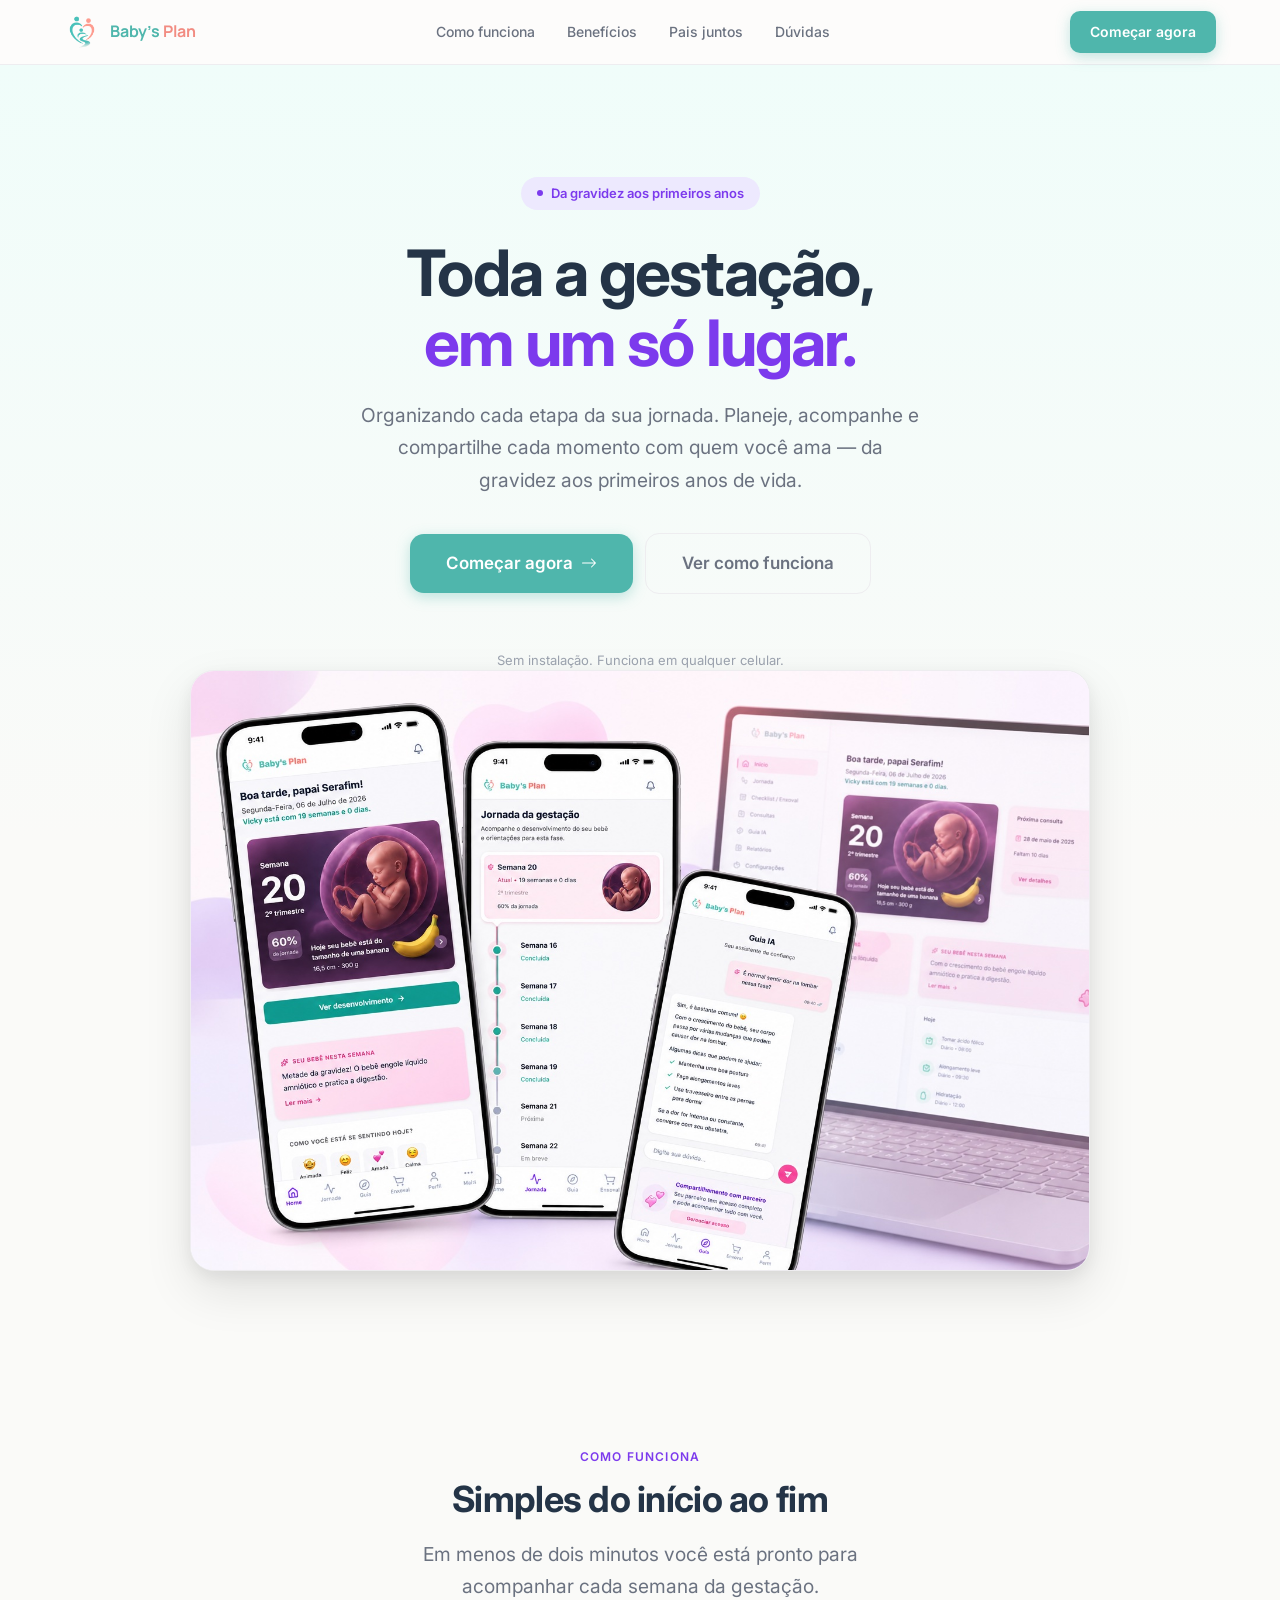
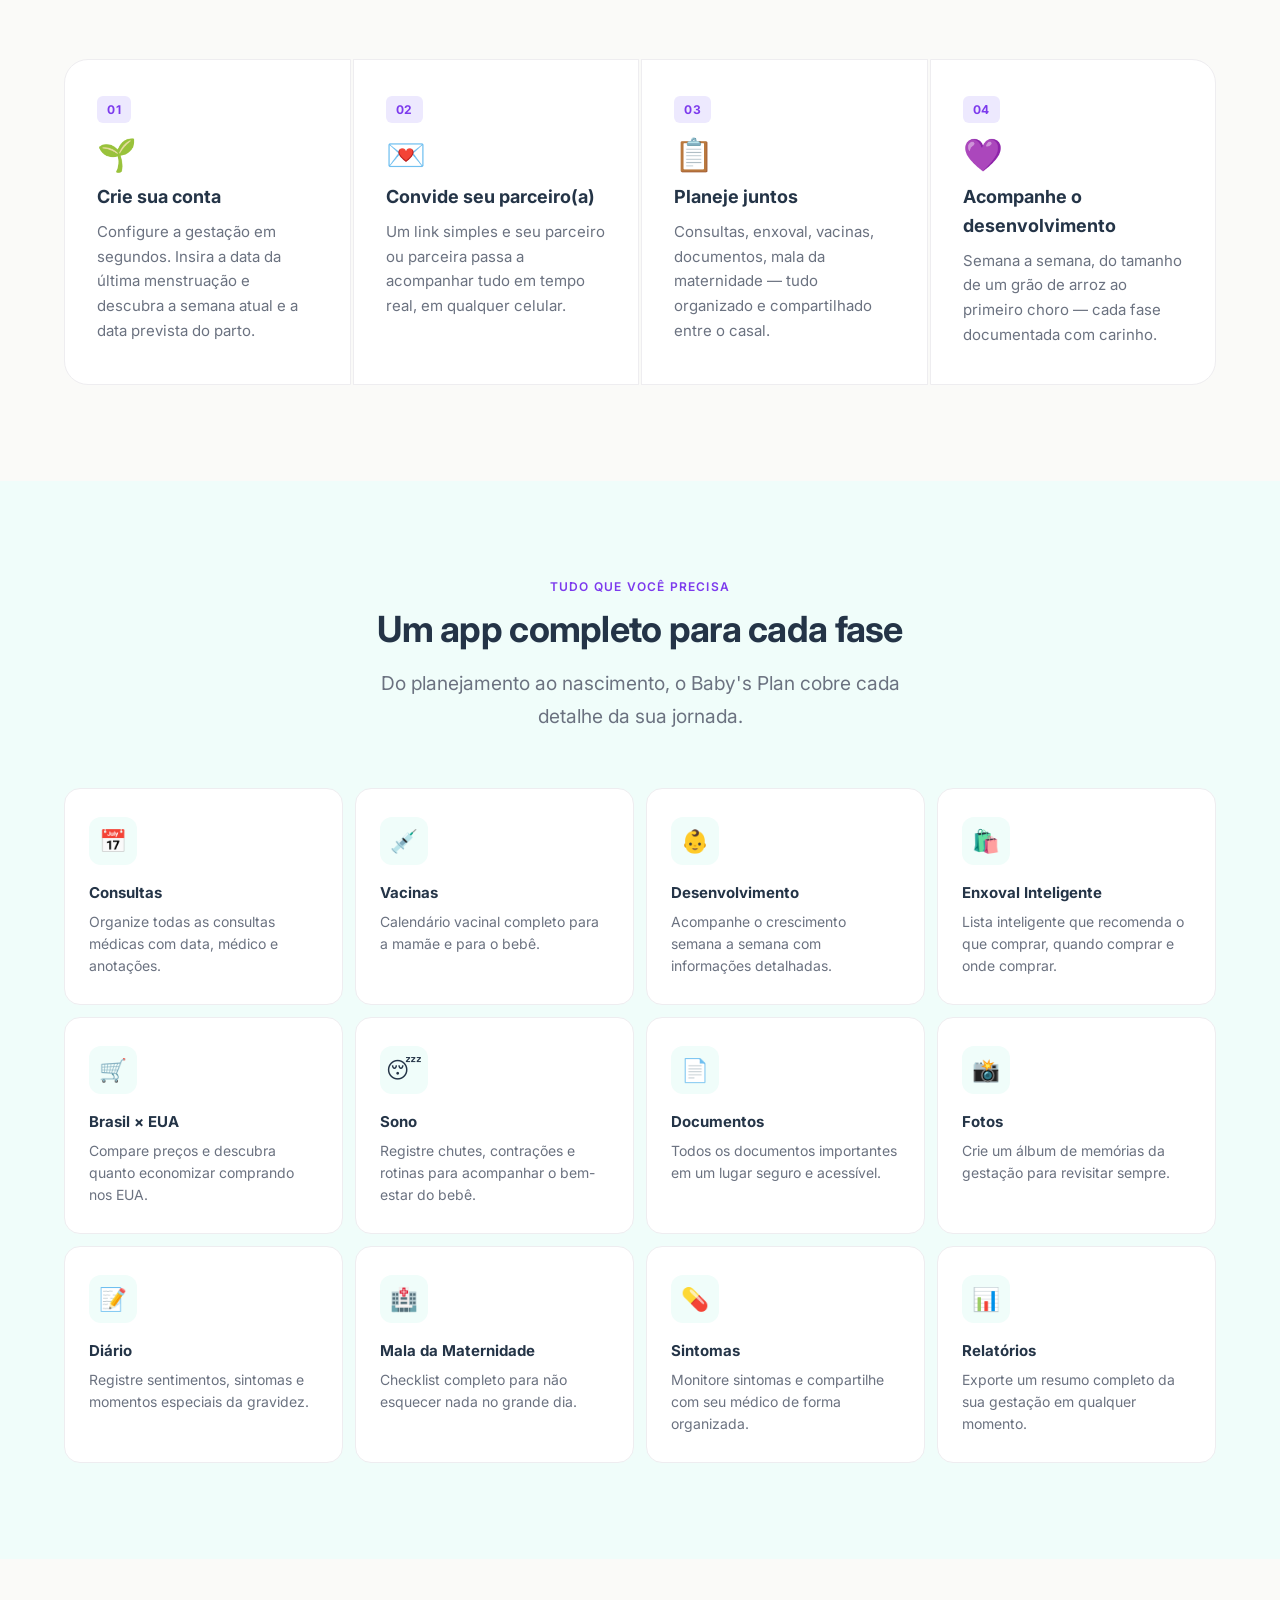
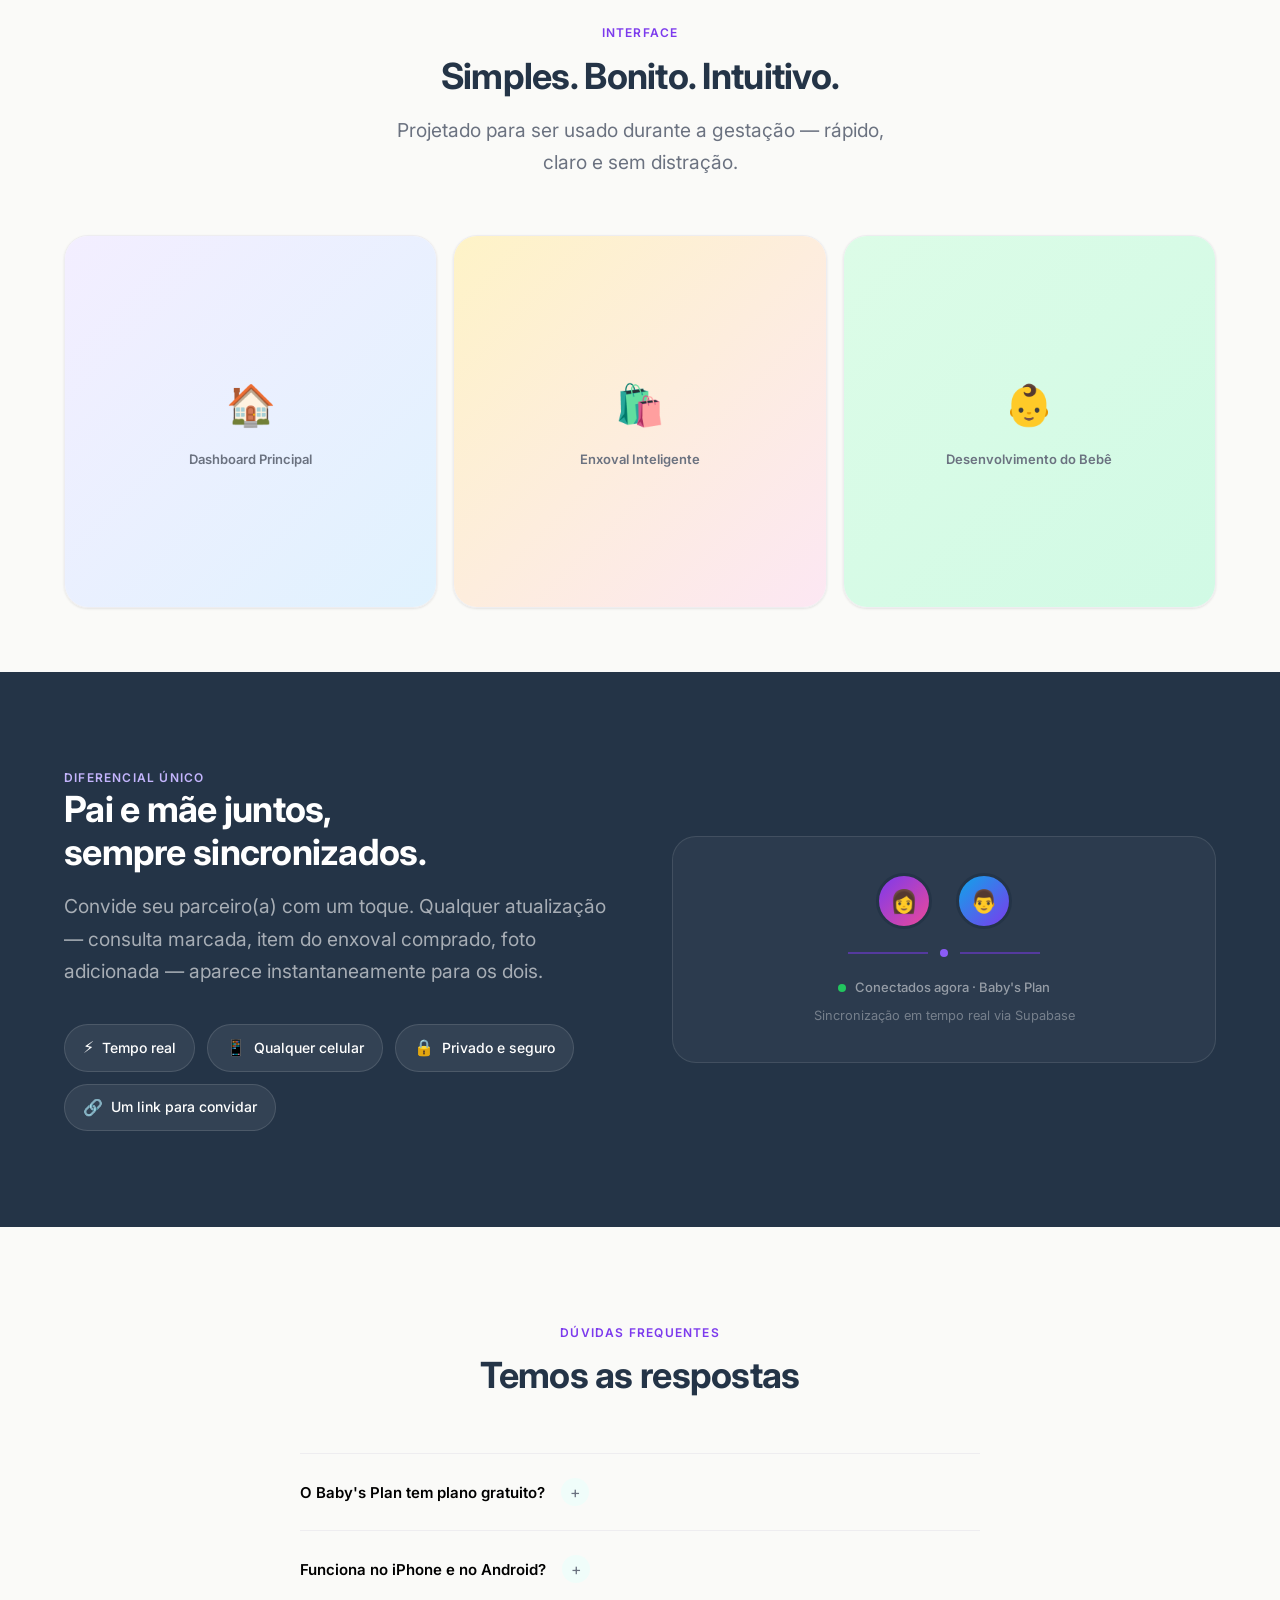
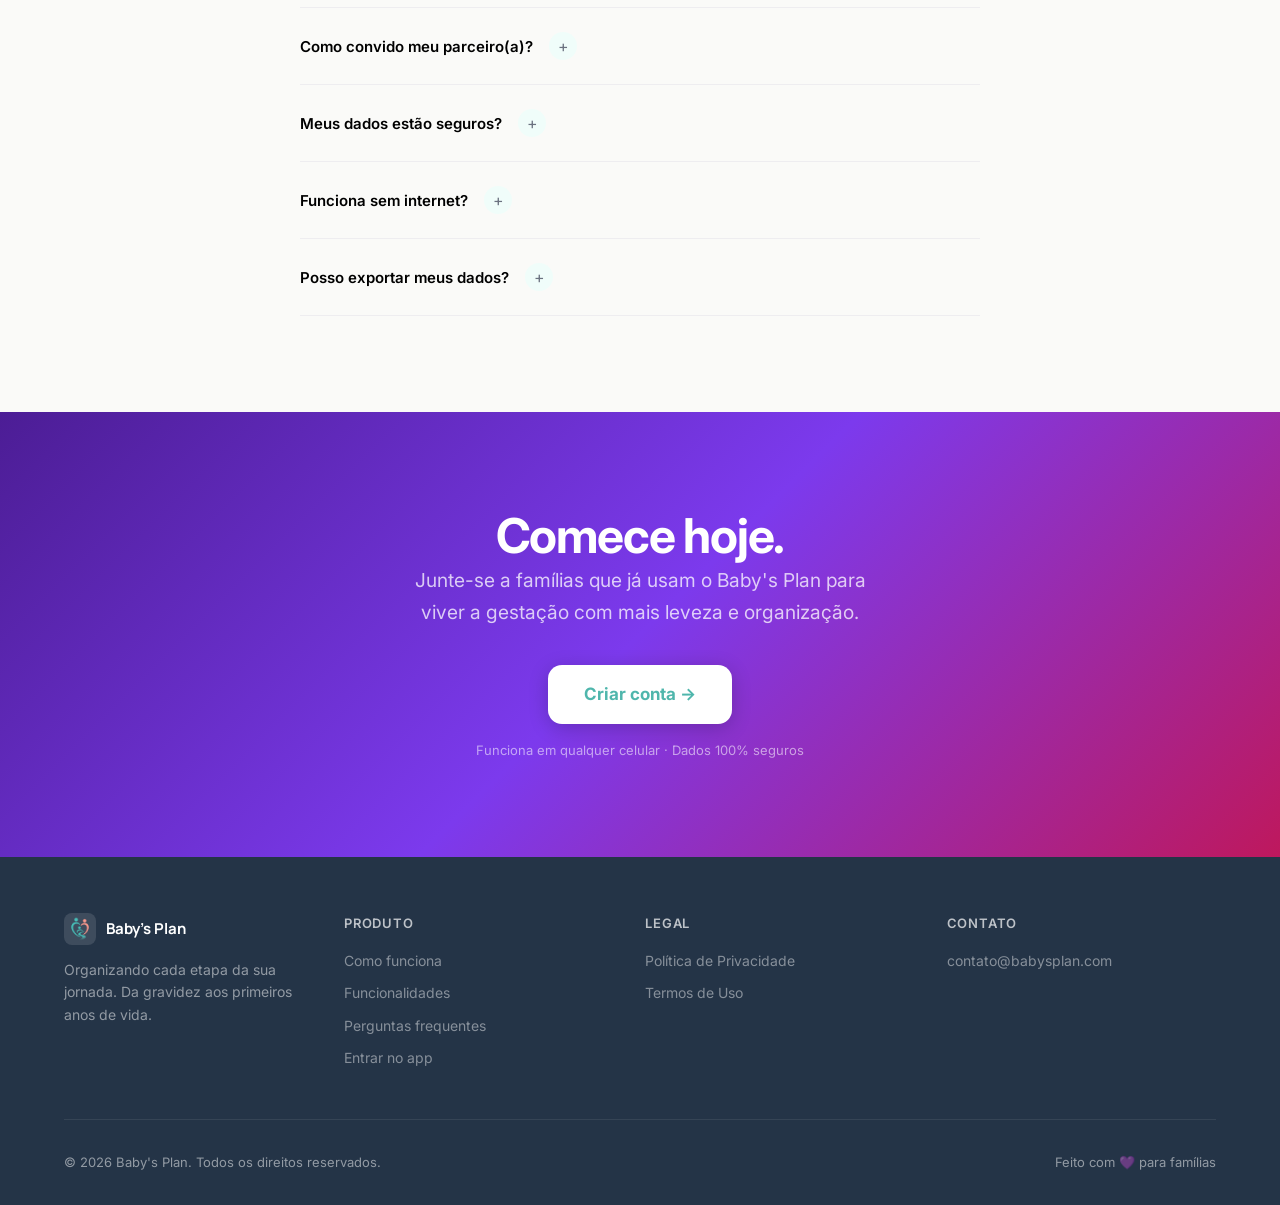
==== index.html @ 047a5290 "fix(hero): move screenshot showcase do lugar errado para o hero-mockup A imagem havia sido inserida " ====
<!DOCTYPE html>
<html lang="pt-BR">
<head>
  <meta charset="UTF-8" />
  <meta name="viewport" content="width=device-width, initial-scale=1.0" />
  <title>Baby's Plan — Organizando cada etapa da sua jornada</title>
  <meta name="description" content="Planeje, acompanhe e compartilhe cada momento da sua gestação. Consultas, enxoval, vacinas, desenvolvimento e muito mais — tudo em um único lugar." />
  <meta name="robots" content="index, follow" />
  <link rel="canonical" href="https://babysplan.com/" />

  <!-- Open Graph -->
  <meta property="og:type" content="website" />
  <meta property="og:url" content="https://babysplan.com/" />
  <meta property="og:title" content="Baby's Plan — Organizando cada etapa da sua jornada" />
  <meta property="og:description" content="Planeje, acompanhe e compartilhe cada momento da sua gestação. Tudo em um único lugar." />
  <meta property="og:image" content="https://babysplan.com/og-image.png" />
  <meta property="og:locale" content="pt_BR" />
  <meta property="og:site_name" content="Baby's Plan" />

  <!-- Twitter Card -->
  <meta name="twitter:card" content="summary_large_image" />
  <meta name="twitter:title" content="Baby's Plan — Organizando cada etapa da sua jornada" />
  <meta name="twitter:description" content="Planeje, acompanhe e compartilhe cada momento da sua gestação." />
  <meta name="twitter:image" content="https://babysplan.com/og-image.png" />

  <!-- PWA / Manifest -->
  <link rel="manifest" href="/manifest.json" />
  <meta name="theme-color" content="#0D9488" />
  <link rel="apple-touch-icon" sizes="180x180" href="/icons/apple-touch-icon.png" />

  <!-- Preconnect -->
  <link rel="preconnect" href="https://fonts.googleapis.com" />
  <link rel="preconnect" href="https://fonts.gstatic.com" crossorigin />
  <link rel="stylesheet" href="https://fonts.googleapis.com/css2?family=Inter:wght@400;500;600;700&family=Manrope:wght@600;700;800&display=swap" />

  <!-- Styles -->
  <link rel="stylesheet" href="/css/style.css" />

  <!-- Favicon -->
  <link rel="icon" type="image/svg+xml" href="/favicon.svg" />

  <!-- Schema.org -->
  <script type="application/ld+json">
  {
    "@context": "https://schema.org",
    "@type": "WebApplication",
    "name": "Baby's Plan",
    "url": "https://app.babysplan.com",
    "description": "Aplicativo completo de acompanhamento de gestação para pais modernos.",
    "applicationCategory": "HealthApplication",
    "operatingSystem": "All",
    "offers": { "@type": "Offer", "price": "0", "priceCurrency": "BRL" }
  }
  </script>
</head>
<body>

<!-- ── Mobile Menu ─────────────────────────────────────────── -->
<div class="mobile-menu" id="mobileMenu" role="dialog" aria-label="Menu de navegação">
  <div class="mobile-menu-header">
    <div class="navbar-logo">
      <div class="navbar-logo-icon">
        <img src="/icons/logo-icon.png" width="36" height="36" alt="" aria-hidden="true" />
      </div>
      <span class="navbar-logo-name">Baby's <span>Plan</span></span>
    </div>
    <button class="mobile-menu-close" onclick="closeMobileMenu()" aria-label="Fechar menu">✕</button>
  </div>
  <nav class="mobile-menu-links">
    <a href="#como-funciona" onclick="closeMobileMenu()">Como funciona</a>
    <a href="#beneficios" onclick="closeMobileMenu()">Benefícios</a>
    <a href="#sincronizado" onclick="closeMobileMenu()">Pais juntos</a>
    <a href="#faq" onclick="closeMobileMenu()">Dúvidas</a>
  </nav>
  <div style="margin-top:32px">
    <a href="https://app.babysplan.com" class="btn btn-primary btn-lg" style="width:100%;justify-content:center">
      Começar agora →
    </a>
  </div>
</div>

<!-- ── Navbar ──────────────────────────────────────────────── -->
<header>
  <nav class="navbar" role="navigation" aria-label="Navegação principal">
    <div class="container navbar-inner">
      <a href="/" class="navbar-logo" aria-label="Baby's Plan — página inicial">
        <div class="navbar-logo-icon">
          <img src="/icons/logo-icon.png" width="36" height="36" alt="" aria-hidden="true" />
        </div>
        <span class="navbar-logo-name">Baby's <span>Plan</span></span>
      </a>

      <ul class="navbar-links" role="list">
        <li><a href="#como-funciona">Como funciona</a></li>
        <li><a href="#beneficios">Benefícios</a></li>
        <li><a href="#sincronizado">Pais juntos</a></li>
        <li><a href="#faq">Dúvidas</a></li>
      </ul>

      <div class="navbar-cta">
        <a href="https://app.babysplan.com" class="btn btn-primary btn-sm">Começar agora</a>
        <button class="navbar-menu-btn" onclick="openMobileMenu()" aria-label="Abrir menu" aria-expanded="false" id="menuToggle">
          <svg width="22" height="16" viewBox="0 0 22 16" fill="none" aria-hidden="true">
            <path d="M1 1h20M1 8h20M1 15h20" stroke="currentColor" stroke-width="2" stroke-linecap="round"/>
          </svg>
        </button>
      </div>
    </div>
  </nav>
</header>

<!-- ── Hero ────────────────────────────────────────────────── -->
<section class="hero" aria-labelledby="hero-headline">
  <div class="container">
    <div class="hero-content">
      <div class="hero-badge" role="note">
        <span class="hero-badge-dot" aria-hidden="true"></span>
        Da gravidez aos primeiros anos
      </div>

      <h1 class="display-1 hero-headline" id="hero-headline">
        Toda a gestação,<br><em>em um só lugar.</em>
      </h1>

      <p class="subtitle hero-sub">
        Organizando cada etapa da sua jornada. Planeje, acompanhe e compartilhe cada momento com quem você ama — da gravidez aos primeiros anos de vida.
      </p>

      <div class="hero-actions">
        <a href="https://app.babysplan.com" class="btn btn-primary btn-lg">
          Começar agora
          <svg width="16" height="16" viewBox="0 0 16 16" fill="currentColor" aria-hidden="true">
            <path fill-rule="evenodd" d="M1 8a.5.5 0 0 1 .5-.5h11.793l-3.147-3.146a.5.5 0 0 1 .708-.708l4 4a.5.5 0 0 1 0 .708l-4 4a.5.5 0 0 1-.708-.708L13.293 8.5H1.5A.5.5 0 0 1 1 8z"/>
          </svg>
        </a>
        <a href="#como-funciona" class="btn btn-ghost btn-lg">Ver como funciona</a>
      </div>

      <p class="hero-note">Sem instalação. Funciona em qualquer celular.</p>
    </div>

    <div class="hero-mockup" aria-label="Visualização do aplicativo Baby's Plan">
      <div class="hero-mockup-frame">
        <img
          class="mockup-img"
          src="images/screenshots-showcase.jpg"
          alt="Telas do Baby's Plan: dashboard inicial, jornada da gestação, guia com IA e visão web sincronizada"
          loading="eager"
          width="1536"
          height="1024"
        />
      </div>
    </div>
  </div>
</section>

<!-- ── Como funciona ───────────────────────────────────────── -->
<section class="section" id="como-funciona" aria-labelledby="steps-title">
  <div class="container">
    <div class="section-header centered">
      <p class="eyebrow">Como funciona</p>
      <h2 class="h2" id="steps-title">Simples do início ao fim</h2>
      <p class="subtitle">Em menos de dois minutos você está pronto para acompanhar cada semana da gestação.</p>
    </div>

    <div class="steps-grid" role="list">
      <div class="step-card" role="listitem">
        <span class="step-number">01</span>
        <div class="step-icon" aria-hidden="true">🌱</div>
        <h3 class="step-title">Crie sua conta</h3>
        <p class="step-desc">Configure a gestação em segundos. Insira a data da última menstruação e descubra a semana atual e a data prevista do parto.</p>
      </div>
      <div class="step-card" role="listitem">
        <span class="step-number">02</span>
        <div class="step-icon" aria-hidden="true">💌</div>
        <h3 class="step-title">Convide seu parceiro(a)</h3>
        <p class="step-desc">Um link simples e seu parceiro ou parceira passa a acompanhar tudo em tempo real, em qualquer celular.</p>
      </div>
      <div class="step-card" role="listitem">
        <span class="step-number">03</span>
        <div class="step-icon" aria-hidden="true">📋</div>
        <h3 class="step-title">Planeje juntos</h3>
        <p class="step-desc">Consultas, enxoval, vacinas, documentos, mala da maternidade — tudo organizado e compartilhado entre o casal.</p>
      </div>
      <div class="step-card" role="listitem">
        <span class="step-number">04</span>
        <div class="step-icon" aria-hidden="true">💜</div>
        <h3 class="step-title">Acompanhe o desenvolvimento</h3>
        <p class="step-desc">Semana a semana, do tamanho de um grão de arroz ao primeiro choro — cada fase documentada com carinho.</p>
      </div>
    </div>
  </div>
</section>

<!-- ── Benefícios ──────────────────────────────────────────── -->
<section class="section features-section" id="beneficios" aria-labelledby="features-title">
  <div class="container">
    <div class="section-header centered">
      <p class="eyebrow">Tudo que você precisa</p>
      <h2 class="h2" id="features-title">Um app completo para cada fase</h2>
      <p class="subtitle">Do planejamento ao nascimento, o Baby's Plan cobre cada detalhe da sua jornada.</p>
    </div>

    <div class="features-grid">
      <article class="feature-card">
        <div class="feature-icon" aria-hidden="true">📅</div>
        <h3 class="feature-name">Consultas</h3>
        <p class="feature-desc">Organize todas as consultas médicas com data, médico e anotações.</p>
      </article>
      <article class="feature-card">
        <div class="feature-icon" aria-hidden="true">💉</div>
        <h3 class="feature-name">Vacinas</h3>
        <p class="feature-desc">Calendário vacinal completo para a mamãe e para o bebê.</p>
      </article>
      <article class="feature-card">
        <div class="feature-icon" aria-hidden="true">👶</div>
        <h3 class="feature-name">Desenvolvimento</h3>
        <p class="feature-desc">Acompanhe o crescimento semana a semana com informações detalhadas.</p>
      </article>
      <article class="feature-card">
        <div class="feature-icon" aria-hidden="true">🛍️</div>
        <h3 class="feature-name">Enxoval Inteligente</h3>
        <p class="feature-desc">Lista inteligente que recomenda o que comprar, quando comprar e onde comprar.</p>
      </article>
      <article class="feature-card">
        <div class="feature-icon" aria-hidden="true">🛒</div>
        <h3 class="feature-name">Brasil × EUA</h3>
        <p class="feature-desc">Compare preços e descubra quanto economizar comprando nos EUA.</p>
      </article>
      <article class="feature-card">
        <div class="feature-icon" aria-hidden="true">😴</div>
        <h3 class="feature-name">Sono</h3>
        <p class="feature-desc">Registre chutes, contrações e rotinas para acompanhar o bem-estar do bebê.</p>
      </article>
      <article class="feature-card">
        <div class="feature-icon" aria-hidden="true">📄</div>
        <h3 class="feature-name">Documentos</h3>
        <p class="feature-desc">Todos os documentos importantes em um lugar seguro e acessível.</p>
      </article>
      <article class="feature-card">
        <div class="feature-icon" aria-hidden="true">📸</div>
        <h3 class="feature-name">Fotos</h3>
        <p class="feature-desc">Crie um álbum de memórias da gestação para revisitar sempre.</p>
      </article>
      <article class="feature-card">
        <div class="feature-icon" aria-hidden="true">📝</div>
        <h3 class="feature-name">Diário</h3>
        <p class="feature-desc">Registre sentimentos, sintomas e momentos especiais da gravidez.</p>
      </article>
      <article class="feature-card">
        <div class="feature-icon" aria-hidden="true">🏥</div>
        <h3 class="feature-name">Mala da Maternidade</h3>
        <p class="feature-desc">Checklist completo para não esquecer nada no grande dia.</p>
      </article>
      <article class="feature-card">
        <div class="feature-icon" aria-hidden="true">💊</div>
        <h3 class="feature-name">Sintomas</h3>
        <p class="feature-desc">Monitore sintomas e compartilhe com seu médico de forma organizada.</p>
      </article>
      <article class="feature-card">
        <div class="feature-icon" aria-hidden="true">📊</div>
        <h3 class="feature-name">Relatórios</h3>
        <p class="feature-desc">Exporte um resumo completo da sua gestação em qualquer momento.</p>
      </article>
    </div>
  </div>
</section>

<!-- ── Screenshots ─────────────────────────────────────────── -->
<section class="section section-sm" aria-labelledby="screenshots-title">
  <div class="container">
    <div class="section-header centered">
      <p class="eyebrow">Interface</p>
      <h2 class="h2" id="screenshots-title">Simples. Bonito. Intuitivo.</h2>
      <p class="subtitle">Projetado para ser usado durante a gestação — rápido, claro e sem distração.</p>
    </div>

    <div class="screenshots-grid" role="list">
      <div class="screenshot-card" role="listitem">
        <div class="screenshot-placeholder" style="background:linear-gradient(135deg,#F3EEFF,#E0F2FE)">
          <span style="font-size:2.5rem" aria-hidden="true">🏠</span>
          <p class="screenshot-label">Dashboard Principal</p>
        </div>
      </div>
      <div class="screenshot-card" role="listitem">
        <div class="screenshot-placeholder" style="background:linear-gradient(135deg,#FEF3C7,#FCE7F3)">
          <span style="font-size:2.5rem" aria-hidden="true">🛍️</span>
          <p class="screenshot-label">Enxoval Inteligente</p>
        </div>
      </div>
      <div class="screenshot-card" role="listitem">
        <div class="screenshot-placeholder" style="background:linear-gradient(135deg,#DCFCE7,#D1FAE5)">
          <span style="font-size:2.5rem" aria-hidden="true">👶</span>
          <p class="screenshot-label">Desenvolvimento do Bebê</p>
        </div>
      </div>
    </div>
  </div>
</section>

<!-- ── Pais sincronizados ───────────────────────────────────── -->
<section class="section sync-section" id="sincronizado" aria-labelledby="sync-title">
  <div class="container">
    <div class="sync-inner">
      <div>
        <p class="eyebrow">Diferencial único</p>
        <h2 class="h2" style="color:white;margin-bottom:16px" id="sync-title">
          Pai e mãe juntos,<br>sempre sincronizados.
        </h2>
        <p class="subtitle">
          Convide seu parceiro(a) com um toque. Qualquer atualização — consulta marcada, item do enxoval comprado, foto adicionada — aparece instantaneamente para os dois.
        </p>
        <div class="sync-badges" role="list">
          <div class="sync-badge" role="listitem">
            <span class="sync-badge-icon" aria-hidden="true">⚡</span>
            Tempo real
          </div>
          <div class="sync-badge" role="listitem">
            <span class="sync-badge-icon" aria-hidden="true">📱</span>
            Qualquer celular
          </div>
          <div class="sync-badge" role="listitem">
            <span class="sync-badge-icon" aria-hidden="true">🔒</span>
            Privado e seguro
          </div>
          <div class="sync-badge" role="listitem">
            <span class="sync-badge-icon" aria-hidden="true">🔗</span>
            Um link para convidar
          </div>
        </div>
      </div>

      <div class="sync-visual" role="img" aria-label="Dois pais conectados pelo Baby's Plan">
        <div class="sync-avatars">
          <div class="sync-avatar" style="background:linear-gradient(135deg,#7C3AED,#EC4899)" aria-label="Mamãe">👩</div>
          <div style="width:24px"></div>
          <div class="sync-avatar" style="background:linear-gradient(135deg,#0EA5E9,#7C3AED)" aria-label="Papai">👨</div>
        </div>
        <div class="sync-connect-line" aria-hidden="true">
          <div class="sync-line"></div>
          <div class="sync-dot"></div>
          <div class="sync-line"></div>
        </div>
        <p class="sync-status">
          <span class="sync-pulse" aria-hidden="true"></span>
          Conectados agora · Baby's Plan
        </p>
        <p style="font-size:.8rem;color:rgba(255,255,255,.35);margin-top:8px">
          Sincronização em tempo real via Supabase
        </p>
      </div>
    </div>
  </div>
</section>

<!-- ── FAQ ─────────────────────────────────────────────────── -->
<section class="section" id="faq" aria-labelledby="faq-title">
  <div class="container">
    <div class="section-header centered">
      <p class="eyebrow">Dúvidas frequentes</p>
      <h2 class="h2" id="faq-title">Temos as respostas</h2>
    </div>

    <ul class="faq-list" role="list">
      <li class="faq-item" role="listitem">
        <button class="faq-question" onclick="toggleFaq(this)" aria-expanded="false">
          <span class="faq-q">O Baby's Plan tem plano gratuito?</span>
          <span class="faq-toggle" aria-hidden="true">+</span>
        </button>
        <div class="faq-answer" role="region">
          <p>Sim. O Baby's Plan oferece um plano gratuito com as funcionalidades essenciais para acompanhar a gestação. Recursos avançados estarão disponíveis em um plano premium — sem surpresas.</p>
        </div>
      </li>
      <li class="faq-item" role="listitem">
        <button class="faq-question" onclick="toggleFaq(this)" aria-expanded="false">
          <span class="faq-q">Funciona no iPhone e no Android?</span>
          <span class="faq-toggle" aria-hidden="true">+</span>
        </button>
        <div class="faq-answer" role="region">
          <p>Sim. O Baby's Plan é um Progressive Web App (PWA). Funciona em qualquer celular com navegador moderno — iPhone, Android, tablets e desktop. Você pode instalar na tela inicial como se fosse um app nativo.</p>
        </div>
      </li>
      <li class="faq-item" role="listitem">
        <button class="faq-question" onclick="toggleFaq(this)" aria-expanded="false">
          <span class="faq-q">Como convido meu parceiro(a)?</span>
          <span class="faq-toggle" aria-hidden="true">+</span>
        </button>
        <div class="faq-answer" role="region">
          <p>Dentro do app, vá em Configurações → Convidar parceiro(a). Um link único é gerado e você pode enviar por WhatsApp, email ou qualquer mensageiro. Ao aceitar, seu parceiro passa a ver e editar tudo em tempo real.</p>
        </div>
      </li>
      <li class="faq-item" role="listitem">
        <button class="faq-question" onclick="toggleFaq(this)" aria-expanded="false">
          <span class="faq-q">Meus dados estão seguros?</span>
          <span class="faq-toggle" aria-hidden="true">+</span>
        </button>
        <div class="faq-answer" role="region">
          <p>Sim. Os dados são armazenados de forma criptografada no Supabase, com autenticação segura e políticas de acesso por família. Nenhum dado é compartilhado com terceiros ou utilizado para publicidade.</p>
        </div>
      </li>
      <li class="faq-item" role="listitem">
        <button class="faq-question" onclick="toggleFaq(this)" aria-expanded="false">
          <span class="faq-q">Funciona sem internet?</span>
          <span class="faq-toggle" aria-hidden="true">+</span>
        </button>
        <div class="faq-answer" role="region">
          <p>O app funciona parcialmente offline graças ao service worker PWA. Consultas e listas já carregadas ficam disponíveis. Novas informações são sincronizadas assim que a conexão é restabelecida.</p>
        </div>
      </li>
      <li class="faq-item" role="listitem">
        <button class="faq-question" onclick="toggleFaq(this)" aria-expanded="false">
          <span class="faq-q">Posso exportar meus dados?</span>
          <span class="faq-toggle" aria-hidden="true">+</span>
        </button>
        <div class="faq-answer" role="region">
          <p>Sim. Na seção Relatórios, você pode exportar um resumo completo da sua gestação em formato CSV — incluindo consultas, sintomas, enxoval e linha do tempo.</p>
        </div>
      </li>
    </ul>
  </div>
</section>

<!-- ── CTA final ───────────────────────────────────────────── -->
<section class="cta-section" aria-labelledby="cta-title">
  <div class="container">
    <h2 class="display-2" id="cta-title">Comece hoje.</h2>
    <p class="subtitle">Junte-se a famílias que já usam o Baby's Plan para viver a gestação com mais leveza e organização.</p>
    <a href="https://app.babysplan.com" class="btn btn-white btn-lg">
      Criar conta →
    </a>
    <p class="cta-note">Funciona em qualquer celular · Dados 100% seguros</p>
  </div>
</section>

<!-- ── Footer ──────────────────────────────────────────────── -->
<footer>
  <div class="container">
    <div class="footer-top">
      <div class="footer-brand">
        <div class="footer-logo">
          <div class="footer-logo-icon">
            <img src="/icons/logo-icon.png" width="26" height="26" alt="" aria-hidden="true" />
          </div>
          <span class="footer-logo-name">Baby's Plan</span>
        </div>
        <p class="footer-tagline">Organizando cada etapa da sua jornada. Da gravidez aos primeiros anos de vida.</p>
      </div>
      <div class="footer-cols">
        <div class="footer-col">
          <p class="footer-col-title">Produto</p>
          <a href="#como-funciona">Como funciona</a>
          <a href="#beneficios">Funcionalidades</a>
          <a href="#faq">Perguntas frequentes</a>
          <a href="https://app.babysplan.com">Entrar no app</a>
        </div>
        <div class="footer-col">
          <p class="footer-col-title">Legal</p>
          <a href="/privacy.html">Política de Privacidade</a>
          <a href="/terms.html">Termos de Uso</a>
        </div>
        <div class="footer-col">
          <p class="footer-col-title">Contato</p>
          <a href="mailto:contato@babysplan.com">contato@babysplan.com</a>
        </div>
      </div>
    </div>
    <div class="footer-bottom">
      <p class="footer-copyright">© <span id="year"></span> Baby's Plan. Todos os direitos reservados.</p>
      <p style="font-size:.8125rem">Feito com 💜 para famílias</p>
    </div>
  </div>
</footer>

<script>
  document.getElementById('year').textContent = new Date().getFullYear();

  function openMobileMenu() {
    document.getElementById('mobileMenu').classList.add('open');
    document.getElementById('menuToggle').setAttribute('aria-expanded', 'true');
    document.body.style.overflow = 'hidden';
  }
  function closeMobileMenu() {
    document.getElementById('mobileMenu').classList.remove('open');
    document.getElementById('menuToggle').setAttribute('aria-expanded', 'false');
    document.body.style.overflow = '';
  }

  function toggleFaq(btn) {
    const item = btn.closest('.faq-item');
    const isOpen = item.classList.contains('open');
    document.querySelectorAll('.faq-item.open').forEach(el => {
      el.classList.remove('open');
      el.querySelector('.faq-question').setAttribute('aria-expanded', 'false');
    });
    if (!isOpen) {
      item.classList.add('open');
      btn.setAttribute('aria-expanded', 'true');
    }
  }
</script>
</body>
</html>
---- css/style.css ----
/* ================================================================
   Baby's Plan — Landing Page
   Design: Premium, Mobile First, Clean
   Referências: Notion, Linear, Calm, Headspace, Flo
   ================================================================ */

/* ── Reset & Base ─────────────────────────────────────────── */
*, *::before, *::after { box-sizing: border-box; margin: 0; padding: 0; }

:root {
  --white:      #FFFFFF;
  --bg:         #FAFAF8;
  --bg-subtle:  #F0FDFA;
  --border:     #EEEDF0;
  --text:       #243447;
  --text-muted: #6B7280;
  --text-light: #9CA3AF;
  --teal:       #4FB6AC;
  --teal-dark:  #3D9E95;
  --coral:      #F28C82;
  --coral-dark: #E0726A;
  --violet:     #7C3AED;
  --violet-light: #EDE9FE;
  --violet-mid: #8B5CF6;
  --pink:       #EC4899;
  --gradient:   linear-gradient(135deg, #4FB6AC 0%, #F28C82 100%);
  --shadow-sm:  0 1px 3px rgba(0,0,0,.06), 0 1px 2px rgba(0,0,0,.04);
  --shadow-md:  0 4px 16px rgba(0,0,0,.07), 0 2px 6px rgba(0,0,0,.04);
  --shadow-lg:  0 20px 48px rgba(0,0,0,.10), 0 6px 16px rgba(0,0,0,.06);
  --radius:     16px;
  --radius-sm:  10px;
  --radius-lg:  24px;
  --transition: 0.2s ease;
  --max-w:      1200px;
  --section-py: 96px;
}

html { scroll-behavior: smooth; -webkit-text-size-adjust: 100%; }

body {
  font-family: 'Inter', system-ui, -apple-system, sans-serif;
  background: var(--bg);
  color: var(--text);
  line-height: 1.6;
  font-size: 16px;
  -webkit-font-smoothing: antialiased;
}

img { max-width: 100%; height: auto; display: block; }
a { color: inherit; text-decoration: none; }
button { cursor: pointer; border: none; background: none; font-family: inherit; }
ul { list-style: none; }

/* ── Typography ───────────────────────────────────────────── */
.display-1 { font-size: clamp(2.25rem, 6vw, 4rem); font-weight: 700; line-height: 1.1; letter-spacing: -0.03em; }
.display-2 { font-size: clamp(1.75rem, 4vw, 3rem); font-weight: 700; line-height: 1.15; letter-spacing: -0.025em; }
.h2 { font-size: clamp(1.5rem, 3vw, 2.25rem); font-weight: 700; line-height: 1.2; letter-spacing: -0.02em; }
.h3 { font-size: 1.25rem; font-weight: 600; line-height: 1.3; }
.subtitle { font-size: clamp(1rem, 2vw, 1.2rem); color: var(--text-muted); line-height: 1.7; }
.eyebrow { font-size: 0.75rem; font-weight: 600; letter-spacing: 0.1em; text-transform: uppercase; color: var(--violet); }

/* ── Layout ───────────────────────────────────────────────── */
.container { width: 100%; max-width: var(--max-w); margin: 0 auto; padding: 0 24px; }
.section { padding: var(--section-py) 0; }
.section-sm { padding: 64px 0; }
.text-center { text-align: center; }

/* ── Buttons ──────────────────────────────────────────────── */
.btn {
  display: inline-flex; align-items: center; justify-content: center; gap: 8px;
  font-size: 0.9375rem; font-weight: 600; padding: 14px 28px;
  border-radius: var(--radius-sm); transition: var(--transition); white-space: nowrap;
  text-decoration: none;
}
.btn-primary {
  background: var(--teal); color: var(--white);
  box-shadow: 0 4px 14px rgba(79,182,172,.35);
}
.btn-primary:hover { opacity: .9; transform: translateY(-1px); box-shadow: 0 6px 20px rgba(79,182,172,.4); }
.btn-ghost {
  color: var(--text-muted); background: transparent;
  border: 1.5px solid var(--border); padding: 12px 24px;
}
.btn-ghost:hover { border-color: var(--violet); color: var(--violet); }
.btn-lg { font-size: 1.0625rem; padding: 16px 36px; border-radius: 14px; }
.btn-sm { font-size: 0.875rem; padding: 10px 20px; }

/* ── Navbar ───────────────────────────────────────────────── */
.navbar {
  position: sticky; top: 0; z-index: 100;
  background: rgba(253, 252, 251, 0.92);
  backdrop-filter: blur(16px); -webkit-backdrop-filter: blur(16px);
  border-bottom: 1px solid var(--border);
}
.navbar-inner {
  display: flex; align-items: center; justify-content: space-between;
  height: 64px; gap: 32px;
}
.navbar-logo { display: flex; align-items: center; gap: 10px; flex-shrink: 0; }
.navbar-logo-icon {
  width: 36px; height: 36px; flex-shrink: 0;
  display: flex; align-items: center; justify-content: center;
}
.navbar-logo-icon img { width: 36px; height: 36px; object-fit: contain; }
.navbar-logo-name { font-size: 1rem; font-weight: 700; font-family: 'Manrope', 'Inter', system-ui, sans-serif; color: var(--teal); }
.navbar-logo-name span { color: var(--coral); }
.navbar-links { display: none; }
.navbar-links a {
  font-size: 0.875rem; font-weight: 500; color: var(--text-muted);
  transition: color var(--transition); padding: 4px 0;
}
.navbar-links a:hover { color: var(--text); }
.navbar-cta { display: flex; align-items: center; gap: 12px; }
.navbar-menu-btn {
  display: flex; align-items: center; justify-content: center;
  width: 40px; height: 40px; color: var(--text-muted);
}

/* ── Hero ─────────────────────────────────────────────────── */
.hero {
  padding: 80px 0 64px;
  background: linear-gradient(180deg, var(--bg-subtle) 0%, var(--bg) 60%);
  overflow: hidden;
}
.hero-content { max-width: 720px; margin: 0 auto; text-align: center; }
.hero-badge {
  display: inline-flex; align-items: center; gap: 8px;
  background: var(--violet-light); color: var(--violet);
  border-radius: 100px; padding: 6px 16px;
  font-size: 0.8125rem; font-weight: 600; margin-bottom: 28px;
}
.hero-badge-dot { width: 6px; height: 6px; border-radius: 50%; background: var(--violet); }
.hero-headline { margin-bottom: 20px; }
.hero-headline em { font-style: normal; color: var(--violet); }
.hero-sub { max-width: 560px; margin: 0 auto 36px; }
.hero-actions { display: flex; flex-direction: column; align-items: center; gap: 12px; margin-bottom: 56px; }
.hero-note { font-size: 0.8125rem; color: var(--text-light); }
.hero-mockup {
  position: relative; max-width: 900px; margin: 0 auto;
}
.hero-mockup-frame {
  background: var(--white); border: 1.5px solid var(--border);
  border-radius: var(--radius-lg); overflow: hidden;
  box-shadow: var(--shadow-lg);
  padding: 0;
}
.mockup-placeholder {
  background: linear-gradient(135deg, #F3EEFF 0%, #FEE2F0 50%, #E0F2FE 100%);
  aspect-ratio: 16 / 9; display: flex; flex-direction: column;
  align-items: center; justify-content: center; gap: 16px;
  padding: 40px;
}
.mockup-placeholder-icon { font-size: 3rem; }
.mockup-placeholder-text { font-size: 0.9rem; color: var(--text-muted); font-weight: 500; }
.mockup-img { width: 100%; height: 100%; object-fit: cover; display: block; }
.mockup-placeholder-bar {
  position: absolute; top: 0; left: 0; right: 0;
  height: 40px; background: rgba(255,255,255,.8);
  backdrop-filter: blur(8px); display: flex; align-items: center;
  padding: 0 16px; gap: 8px; border-bottom: 1px solid var(--border);
}
.mockup-dot { width: 10px; height: 10px; border-radius: 50%; }

/* ── How it works ─────────────────────────────────────────── */
.steps-grid {
  display: grid; grid-template-columns: 1fr;
  gap: 2px; margin-top: 56px;
}
.step-card {
  background: var(--white); padding: 36px 32px;
  border: 1px solid var(--border); border-radius: 0;
  position: relative; overflow: hidden;
}
.step-card:first-child { border-radius: var(--radius-lg) var(--radius-lg) 0 0; }
.step-card:last-child { border-radius: 0 0 var(--radius-lg) var(--radius-lg); }
.step-number {
  font-size: 0.75rem; font-weight: 700; color: var(--violet);
  background: var(--violet-light); border-radius: 6px;
  padding: 4px 10px; display: inline-block; margin-bottom: 16px;
  letter-spacing: 0.05em;
}
.step-icon { font-size: 2rem; margin-bottom: 12px; line-height: 1; }
.step-title { font-size: 1.125rem; font-weight: 700; margin-bottom: 8px; }
.step-desc { font-size: 0.9375rem; color: var(--text-muted); line-height: 1.65; }

/* ── Features ─────────────────────────────────────────────── */
.features-section { background: var(--bg-subtle); }
.features-grid {
  display: grid; grid-template-columns: 1fr 1fr;
  gap: 12px; margin-top: 56px;
}
.feature-card {
  background: var(--white); border-radius: var(--radius);
  padding: 28px 24px; border: 1px solid var(--border);
  transition: box-shadow var(--transition), transform var(--transition);
}
.feature-card:hover { box-shadow: var(--shadow-md); transform: translateY(-2px); }
.feature-icon {
  width: 48px; height: 48px; border-radius: 12px;
  display: flex; align-items: center; justify-content: center;
  font-size: 1.4rem; margin-bottom: 16px;
  background: var(--bg-subtle);
}
.feature-name { font-size: 0.9375rem; font-weight: 700; margin-bottom: 6px; }
.feature-desc { font-size: 0.875rem; color: var(--text-muted); line-height: 1.55; }

/* ── Screenshots ──────────────────────────────────────────── */
.screenshots-grid {
  display: grid; grid-template-columns: 1fr;
  gap: 16px; margin-top: 56px;
}
.screenshot-card {
  border-radius: var(--radius-lg); overflow: hidden;
  border: 1.5px solid var(--border); box-shadow: var(--shadow-sm);
}
.screenshot-placeholder {
  aspect-ratio: 1 / 1; display: flex; flex-direction: column;
  align-items: center; justify-content: center; gap: 12px;
}
.screenshot-label {
  font-size: 0.8125rem; font-weight: 600; color: var(--text-muted); text-align: center;
}
.screenshot-img { width: 100%; height: 100%; object-fit: cover; display: block; }

/* ── Sync section ─────────────────────────────────────────── */
.sync-section { background: var(--text); color: var(--white); overflow: hidden; }
.sync-section .subtitle { color: rgba(255,255,255,.6); }
.sync-section .eyebrow { color: #C4B5FD; }
.sync-badges {
  display: flex; flex-wrap: wrap; gap: 12px;
  margin-top: 36px;
}
.sync-badge {
  display: flex; align-items: center; gap: 8px;
  background: rgba(255,255,255,.07);
  border: 1px solid rgba(255,255,255,.12);
  border-radius: 100px; padding: 10px 18px;
  font-size: 0.875rem; font-weight: 500;
}
.sync-badge-icon { font-size: 1rem; }
.sync-visual {
  background: rgba(255,255,255,.04);
  border: 1px solid rgba(255,255,255,.1);
  border-radius: var(--radius-lg); padding: 36px;
  text-align: center; margin-top: 40px;
}
.sync-avatars { display: flex; justify-content: center; gap: -8px; margin-bottom: 20px; }
.sync-avatar {
  width: 56px; height: 56px; border-radius: 50%;
  border: 3px solid var(--text);
  display: flex; align-items: center; justify-content: center;
  font-size: 1.4rem; font-weight: 700;
  background: var(--gradient);
}
.sync-connect-line {
  display: flex; align-items: center; justify-content: center;
  gap: 12px; margin-bottom: 20px;
}
.sync-dot { width: 8px; height: 8px; border-radius: 50%; background: var(--violet-mid); }
.sync-line { flex: 1; max-width: 80px; height: 2px; background: rgba(124,58,237,.5); }
.sync-status {
  font-size: 0.8125rem; color: rgba(255,255,255,.5);
  font-weight: 500;
}
.sync-pulse {
  display: inline-block; width: 8px; height: 8px;
  border-radius: 50%; background: #22c55e;
  margin-right: 6px;
  animation: pulse 2s infinite;
}
@keyframes pulse {
  0%, 100% { opacity: 1; transform: scale(1); }
  50% { opacity: .6; transform: scale(.85); }
}

/* ── FAQ ──────────────────────────────────────────────────── */
.faq-list { margin-top: 56px; max-width: 680px; margin-left: auto; margin-right: auto; }
.faq-item {
  border-bottom: 1px solid var(--border); padding: 24px 0;
}
.faq-item:first-child { border-top: 1px solid var(--border); }
.faq-question {
  display: flex; justify-content: space-between; align-items: center;
  cursor: pointer; gap: 16px;
}
.faq-q { font-size: 0.9375rem; font-weight: 600; }
.faq-toggle {
  flex-shrink: 0; width: 28px; height: 28px;
  border-radius: 50%; background: var(--bg-subtle);
  display: flex; align-items: center; justify-content: center;
  font-size: 1rem; color: var(--text-muted);
  transition: background var(--transition), transform var(--transition);
}
.faq-item.open .faq-toggle { background: var(--violet-light); color: var(--violet); transform: rotate(45deg); }
.faq-answer { display: none; padding-top: 12px; }
.faq-item.open .faq-answer { display: block; }
.faq-answer p { font-size: 0.9375rem; color: var(--text-muted); line-height: 1.7; }

/* ── CTA Banner ───────────────────────────────────────────── */
.cta-section {
  background: linear-gradient(135deg, #4C1D95 0%, #7C3AED 50%, #BE185D 100%);
  color: var(--white); text-align: center; padding: 96px 0;
}
.cta-section .display-2 { color: var(--white); }
.cta-section .subtitle { color: rgba(255,255,255,.75); max-width: 480px; margin: 0 auto 36px; }
.btn-white {
  background: var(--white); color: var(--teal); font-weight: 700;
  box-shadow: 0 4px 20px rgba(0,0,0,.2);
}
.btn-white:hover { transform: translateY(-2px); box-shadow: 0 8px 28px rgba(0,0,0,.25); }
.cta-note { color: rgba(255,255,255,.55); font-size: 0.8125rem; margin-top: 16px; }

/* ── Footer ───────────────────────────────────────────────── */
footer {
  background: var(--text); color: rgba(255,255,255,.5);
  padding: 56px 0 32px;
}
.footer-top {
  display: flex; flex-direction: column; gap: 40px;
  padding-bottom: 40px; border-bottom: 1px solid rgba(255,255,255,.08);
}
.footer-brand { flex-shrink: 0; }
.footer-logo { display: flex; align-items: center; gap: 10px; margin-bottom: 14px; }
.footer-logo-icon {
  width: 32px; height: 32px; flex-shrink: 0;
  display: flex; align-items: center; justify-content: center;
  background: rgba(255,255,255,.12); border-radius: 8px; padding: 3px;
}
.footer-logo-icon img { width: 26px; height: 26px; object-fit: contain; }
.footer-logo-name { font-weight: 700; font-family: 'Manrope', 'Inter', system-ui, sans-serif; color: var(--white); font-size: 0.9375rem; }
.footer-tagline { font-size: 0.875rem; line-height: 1.6; max-width: 240px; }
.footer-cols { display: grid; grid-template-columns: 1fr 1fr; gap: 32px; }
.footer-col-title {
  font-size: 0.8125rem; font-weight: 600; letter-spacing: 0.06em;
  text-transform: uppercase; color: rgba(255,255,255,.7);
  margin-bottom: 16px;
}
.footer-col a {
  display: block; font-size: 0.875rem; color: rgba(255,255,255,.45);
  margin-bottom: 10px; transition: color var(--transition);
}
.footer-col a:hover { color: rgba(255,255,255,.9); }
.footer-bottom {
  display: flex; flex-direction: column; gap: 12px;
  padding-top: 32px; align-items: center; text-align: center;
}
.footer-copyright { font-size: 0.8125rem; }

/* ── Legal pages ──────────────────────────────────────────── */
.legal-page { max-width: 720px; margin: 0 auto; padding: 64px 24px 96px; }
.legal-page h1 { font-size: 2rem; font-weight: 700; margin-bottom: 8px; }
.legal-meta { color: var(--text-muted); font-size: 0.875rem; margin-bottom: 48px; }
.legal-page h2 { font-size: 1.125rem; font-weight: 700; margin-top: 40px; margin-bottom: 12px; }
.legal-page p { color: var(--text-muted); margin-bottom: 14px; line-height: 1.75; }
.legal-page ul { padding-left: 24px; margin-bottom: 14px; }
.legal-page ul li { color: var(--text-muted); margin-bottom: 8px; line-height: 1.7; list-style: disc; }
.legal-page a { color: var(--violet); text-decoration: underline; }

/* ── Section headers ──────────────────────────────────────── */
.section-header { margin-bottom: 0; }
.section-header .eyebrow { margin-bottom: 12px; }
.section-header .h2 { margin-bottom: 16px; }
.section-header .subtitle { max-width: 520px; }
.section-header.centered { text-align: center; }
.section-header.centered .subtitle { margin-left: auto; margin-right: auto; }

/* ── Mobile menu ──────────────────────────────────────────── */
.mobile-menu {
  display: none; position: fixed; inset: 0; z-index: 200;
  background: var(--bg); flex-direction: column;
  padding: 20px 24px; gap: 0;
}
.mobile-menu.open { display: flex; }
.mobile-menu-header {
  display: flex; justify-content: space-between; align-items: center;
  margin-bottom: 32px;
}
.mobile-menu-close { padding: 8px; color: var(--text-muted); font-size: 1.5rem; }
.mobile-menu-links { flex: 1; }
.mobile-menu-links a {
  display: block; font-size: 1.5rem; font-weight: 700;
  color: var(--text); padding: 14px 0;
  border-bottom: 1px solid var(--border);
}

/* ── Responsive ─── ──────────────────────────────────────── */
@media (min-width: 640px) {
  .hero-actions { flex-direction: row; justify-content: center; }
  .steps-grid { grid-template-columns: 1fr 1fr; }
  .step-card { border-radius: 0; }
  .step-card:first-child { border-radius: var(--radius-lg) 0 0 0; }
  .step-card:nth-child(2) { border-radius: 0 var(--radius-lg) 0 0; }
  .step-card:nth-last-child(2) { border-radius: 0 0 0 var(--radius-lg); }
  .step-card:last-child { border-radius: 0 0 var(--radius-lg) 0; }
  .screenshots-grid { grid-template-columns: 1fr 1fr; }
}

@media (min-width: 768px) {
  .navbar-links { display: flex; align-items: center; gap: 32px; }
  .navbar-menu-btn { display: none; }
  .features-grid { grid-template-columns: repeat(3, 1fr); }
  .footer-top { flex-direction: row; align-items: flex-start; }
  .footer-cols { flex: 1; grid-template-columns: repeat(3, 1fr); }
  .footer-bottom { flex-direction: row; justify-content: space-between; text-align: left; }
}

@media (min-width: 1024px) {
  .hero { padding: 112px 0 80px; }
  .features-grid { grid-template-columns: repeat(4, 1fr); }
  .screenshots-grid { grid-template-columns: repeat(3, 1fr); }
  .sync-inner { display: grid; grid-template-columns: 1fr 1fr; gap: 64px; align-items: center; }
  .sync-visual { margin-top: 0; }
  .steps-grid { grid-template-columns: repeat(4, 1fr); }
  .step-card:first-child { border-radius: var(--radius-lg) 0 0 var(--radius-lg); }
  .step-card:nth-child(2) { border-radius: 0; }
  .step-card:nth-child(3) { border-radius: 0; }
  .step-card:last-child { border-radius: 0 var(--radius-lg) var(--radius-lg) 0; }
  .step-card:nth-last-child(2) { border-radius: 0; }
}

/* ── Utilities ────────────────────────────────────────────── */
.gradient-text {
  background: var(--gradient);
  -webkit-background-clip: text; background-clip: text;
  -webkit-text-fill-color: transparent;
}
.visually-hidden { position: absolute; width: 1px; height: 1px; overflow: hidden; clip: rect(0,0,0,0); white-space: nowrap; }
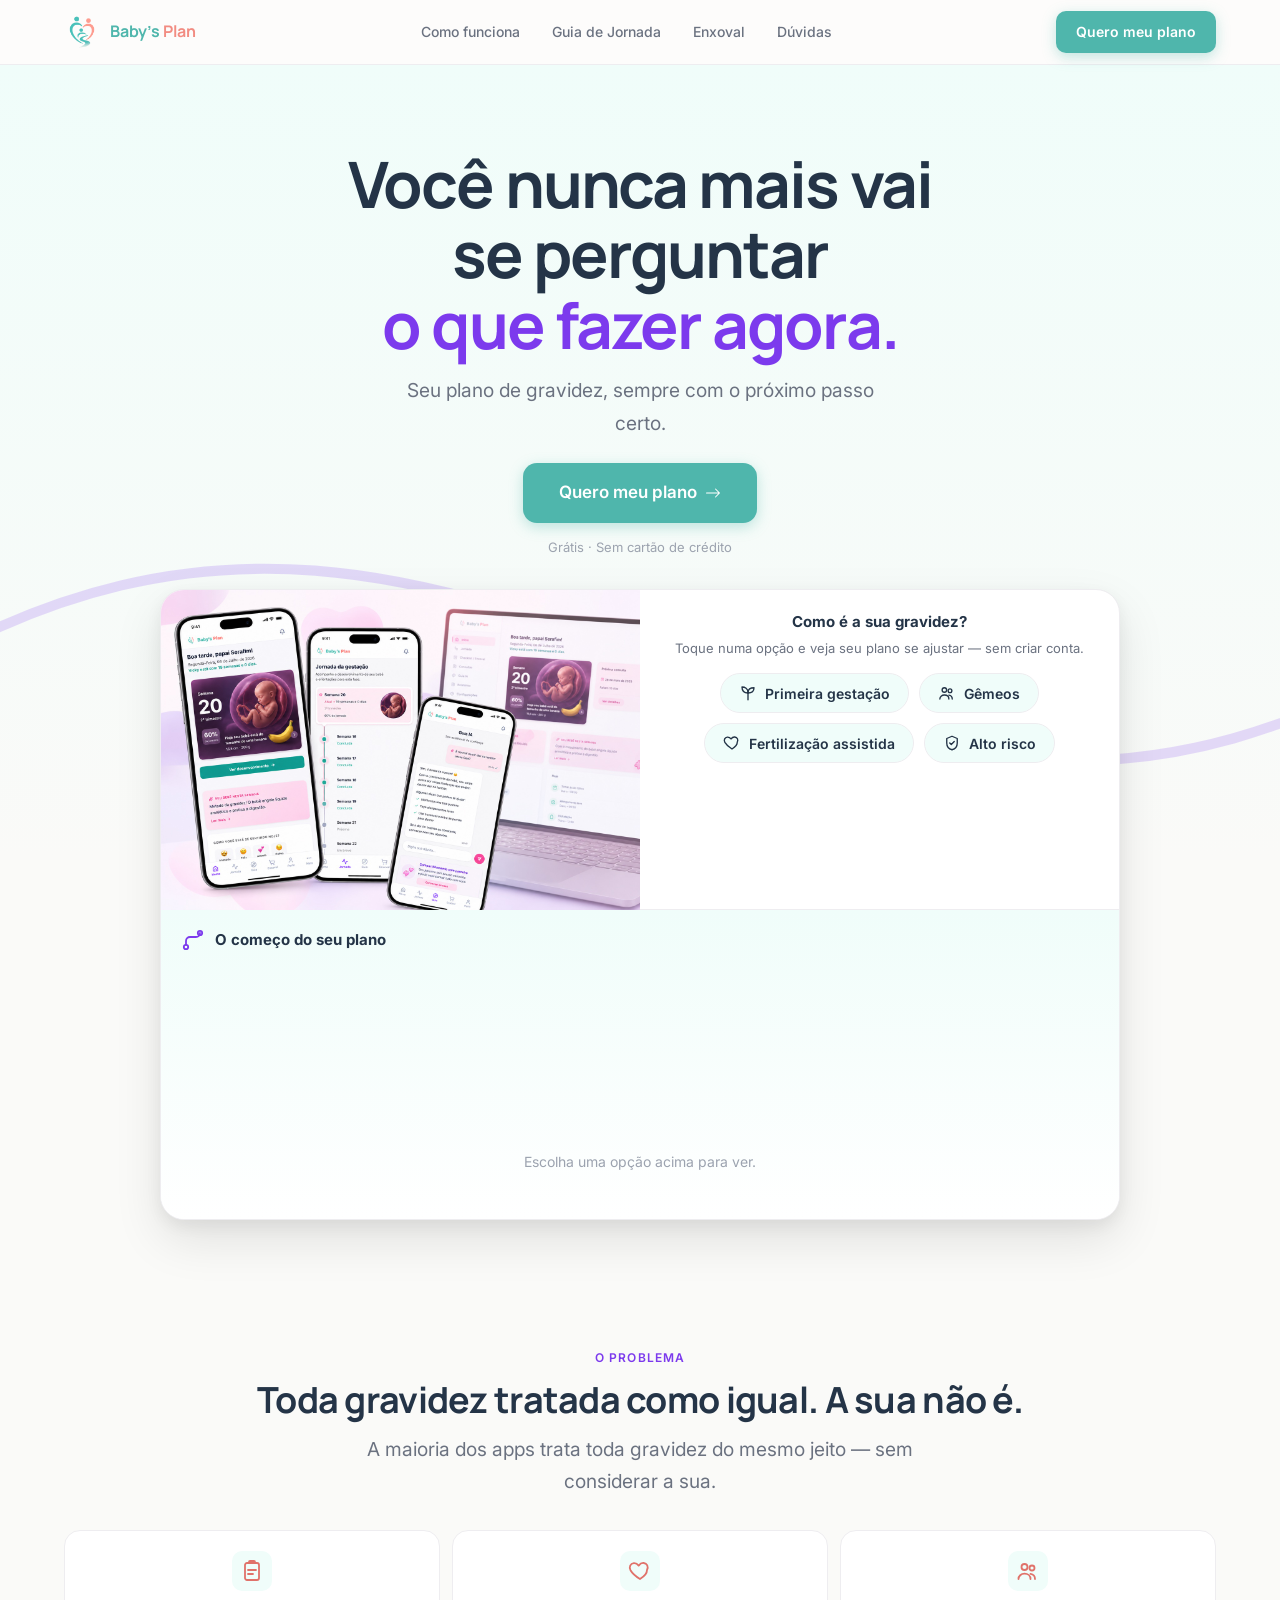
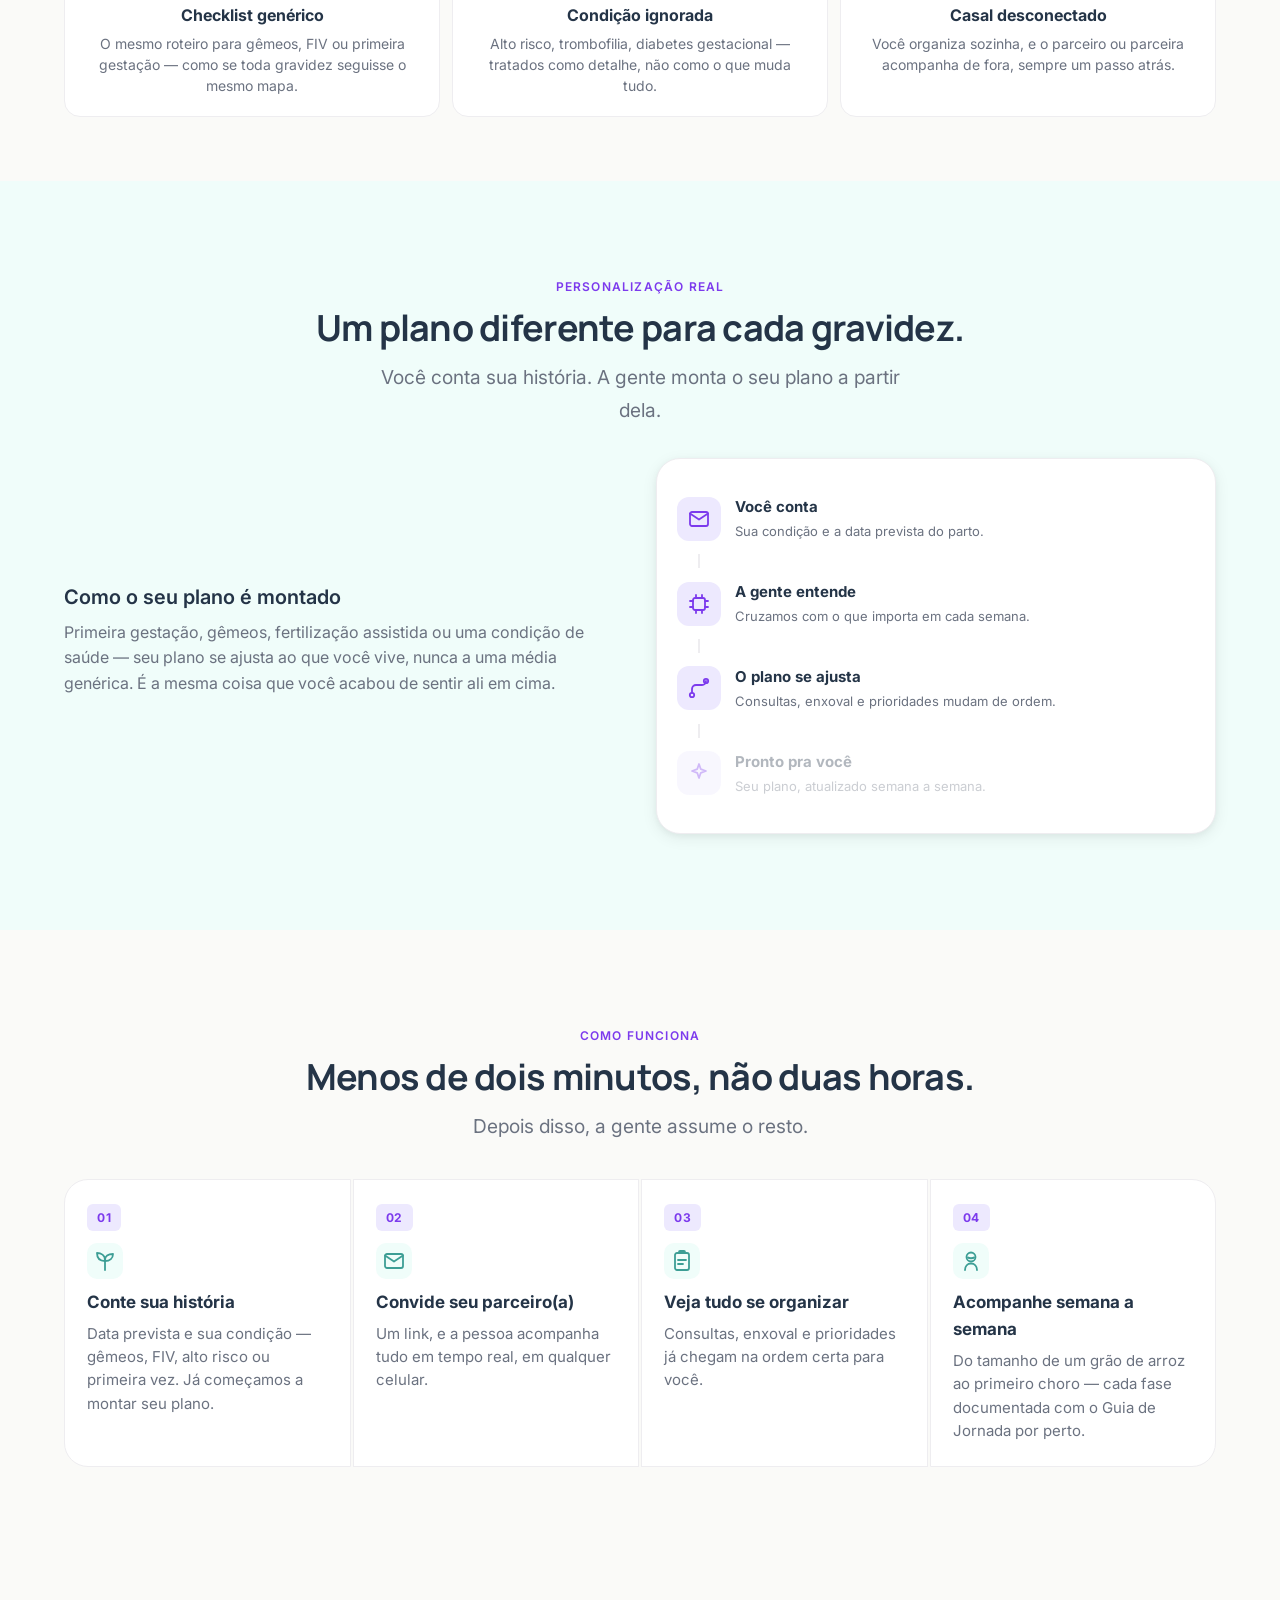
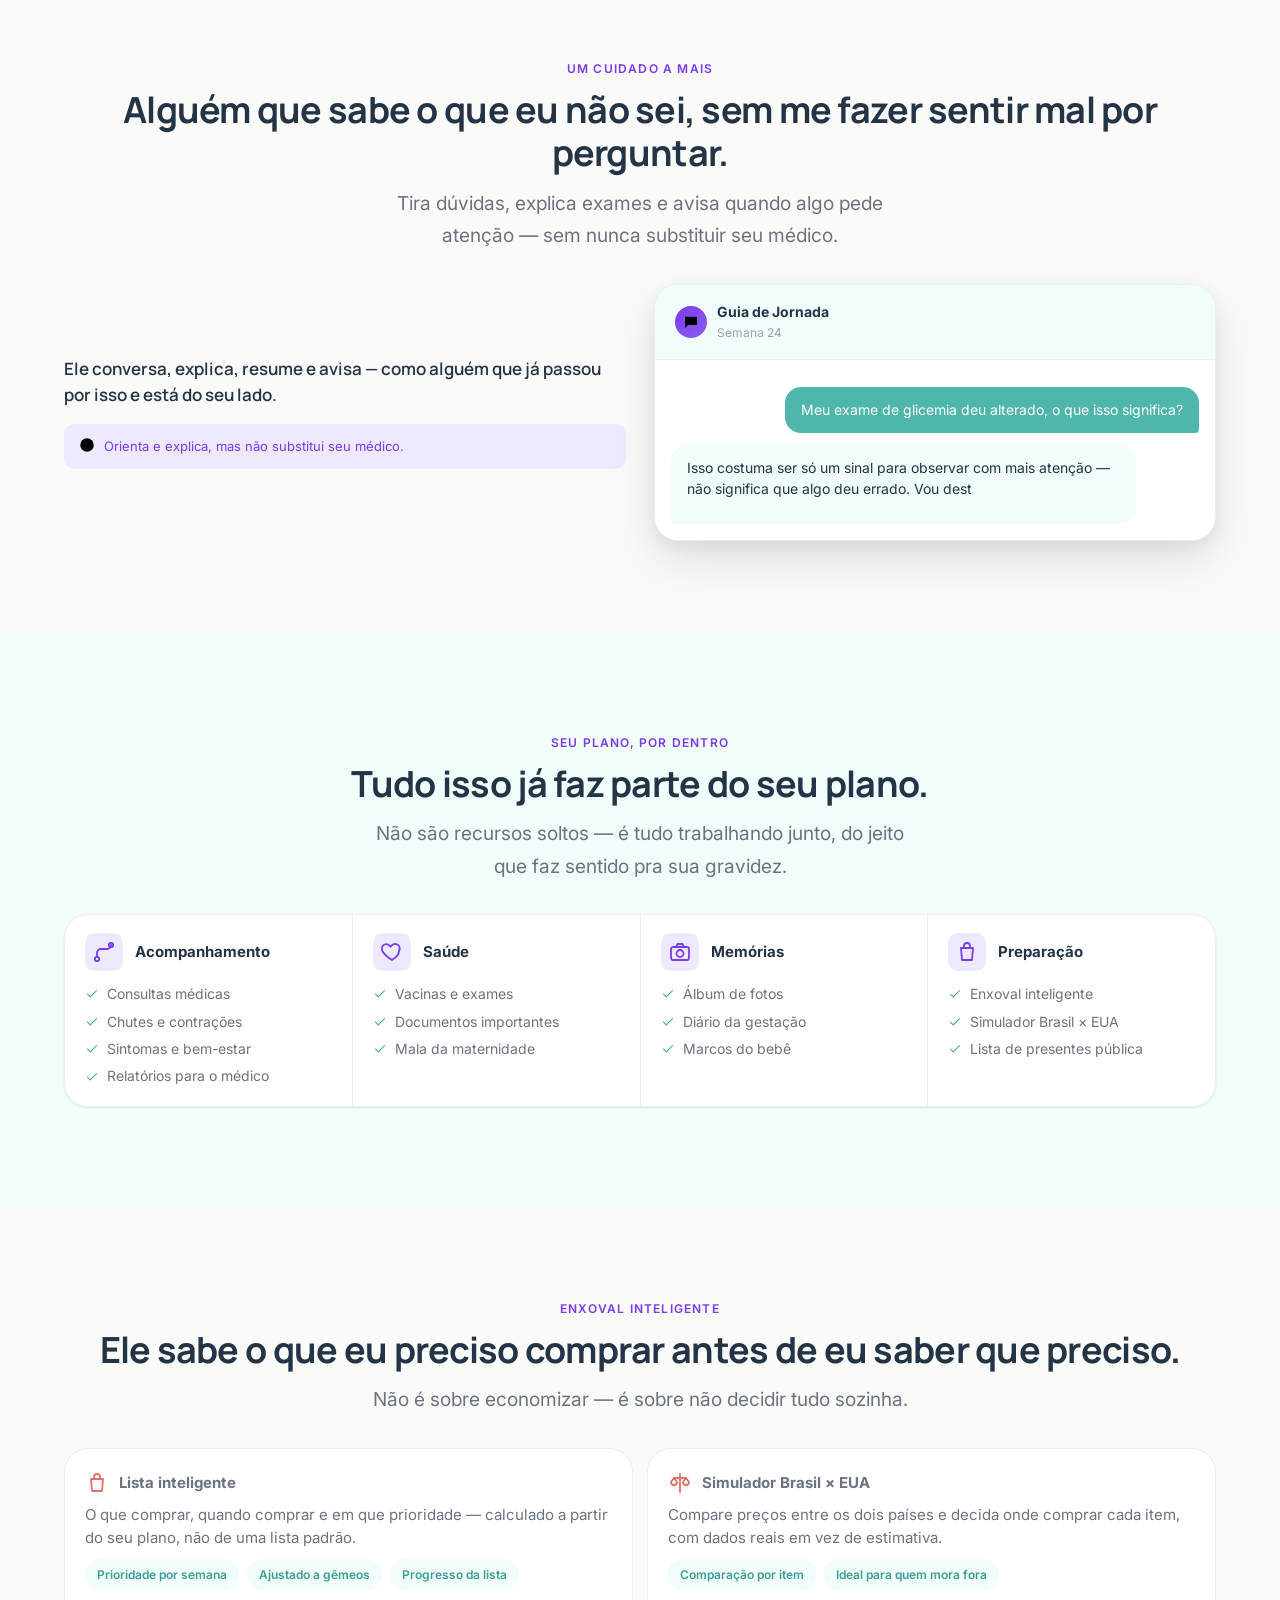
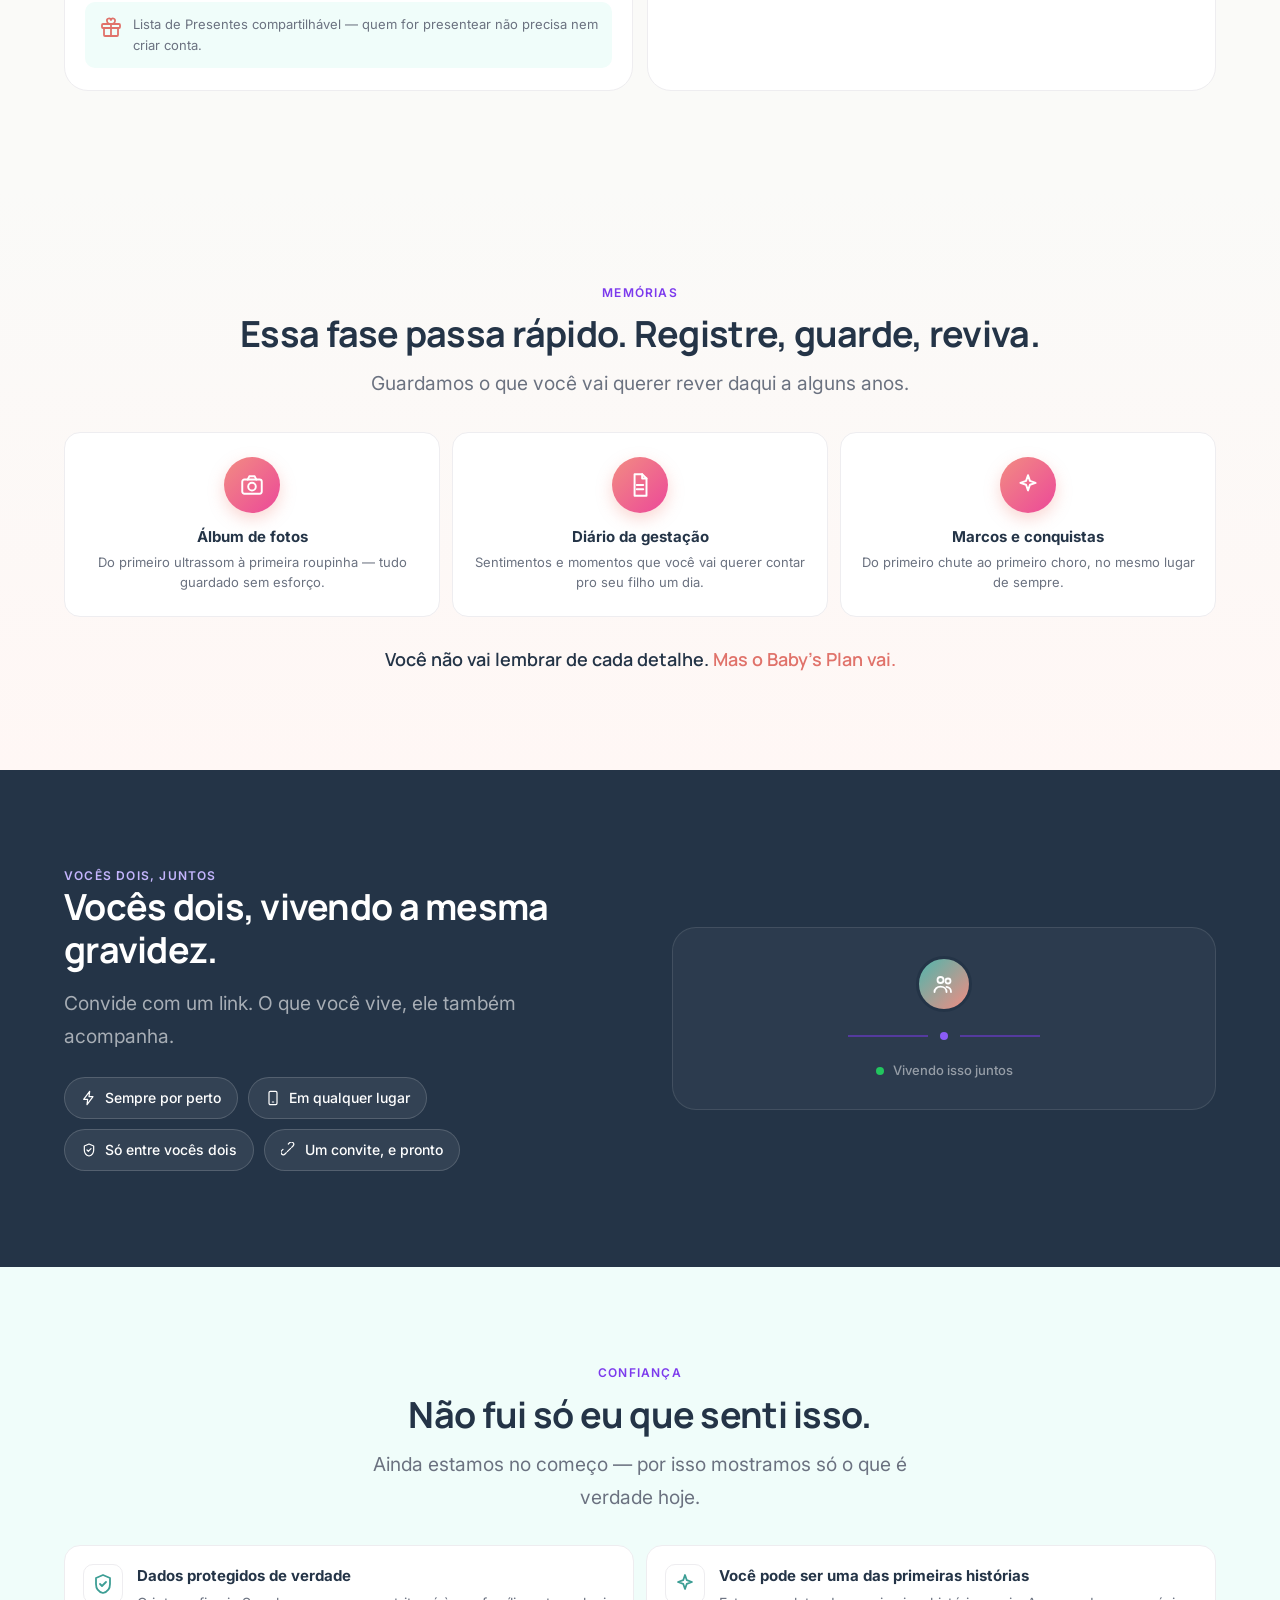
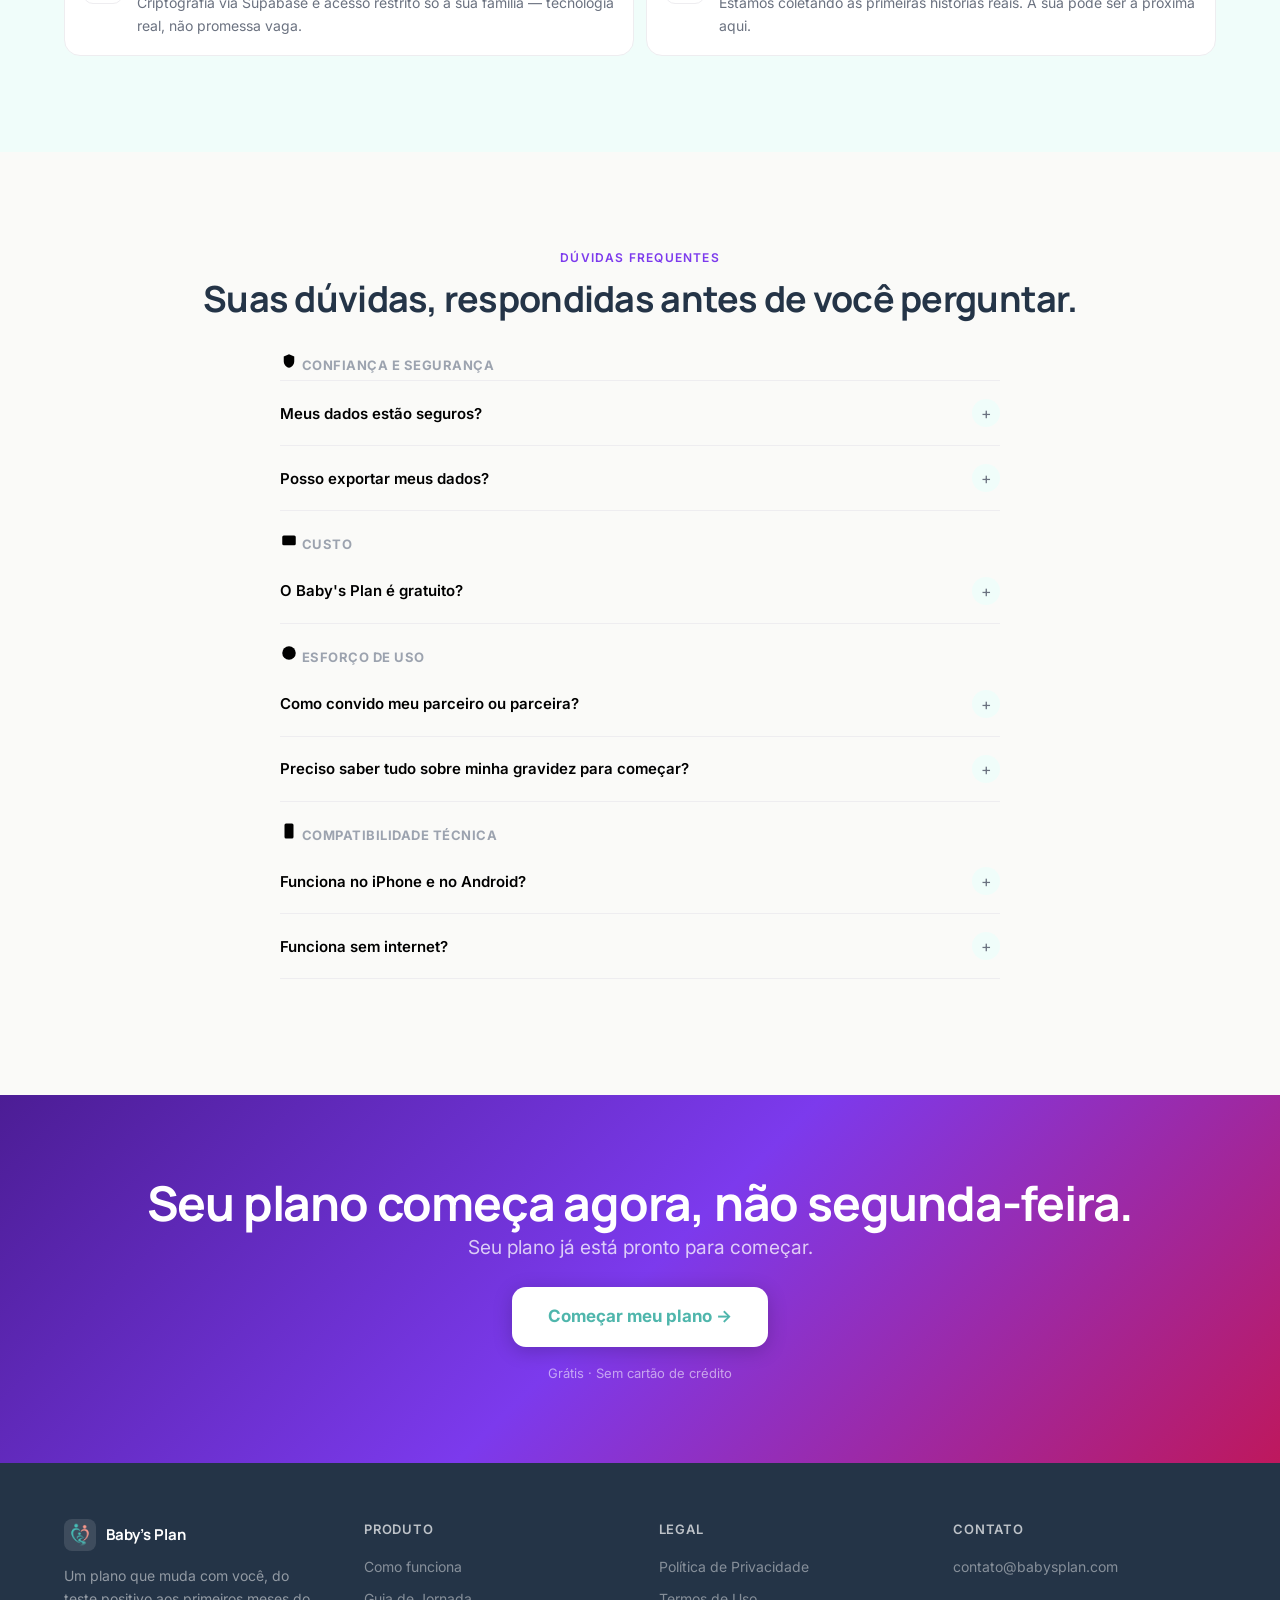
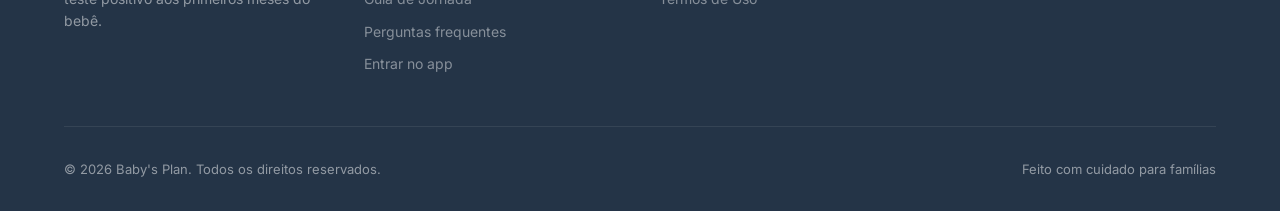
==== commit c68f7a3d: "feat: lança Landing Page V2 — Baby's Plan como plano de gravidez personalizado Reconstrói a Landing " ====
--- a/index.html
+++ b/index.html
@@ -3,29 +3,31 @@
 <head>
   <meta charset="UTF-8" />
   <meta name="viewport" content="width=device-width, initial-scale=1.0" />
-  <title>Baby's Plan — Organizando cada etapa da sua jornada</title>
-  <meta name="description" content="Planeje, acompanhe e compartilhe cada momento da sua gestação. Consultas, enxoval, vacinas, desenvolvimento e muito mais — tudo em um único lugar." />
+  <title>Baby's Plan — Um plano para cada semana da sua gravidez</title>
+  <meta name="description" content="O Baby's Plan monta um plano só seu — consultas, enxoval e apoio de IA, sempre com o próximo passo certo. Para gêmeos, alto risco, FIV ou primeira vez." />
   <meta name="robots" content="index, follow" />
   <link rel="canonical" href="https://babysplan.com/" />
 
   <!-- Open Graph -->
   <meta property="og:type" content="website" />
   <meta property="og:url" content="https://babysplan.com/" />
-  <meta property="og:title" content="Baby's Plan — Organizando cada etapa da sua jornada" />
-  <meta property="og:description" content="Planeje, acompanhe e compartilhe cada momento da sua gestação. Tudo em um único lugar." />
+  <meta property="og:title" content="Baby's Plan — Um plano para cada semana da sua gravidez" />
+  <meta property="og:description" content="Seu plano de gravidez, sempre com o próximo passo certo — gêmeos, alto risco, FIV ou primeira vez." />
   <meta property="og:image" content="https://babysplan.com/og-image.png" />
+  <meta property="og:image:width" content="1200" />
+  <meta property="og:image:height" content="630" />
   <meta property="og:locale" content="pt_BR" />
   <meta property="og:site_name" content="Baby's Plan" />
 
   <!-- Twitter Card -->
   <meta name="twitter:card" content="summary_large_image" />
-  <meta name="twitter:title" content="Baby's Plan — Organizando cada etapa da sua jornada" />
-  <meta name="twitter:description" content="Planeje, acompanhe e compartilhe cada momento da sua gestação." />
+  <meta name="twitter:title" content="Baby's Plan — Um plano para cada semana da sua gravidez" />
+  <meta name="twitter:description" content="Seu plano de gravidez, sempre com o próximo passo certo — gêmeos, alto risco, FIV ou primeira vez." />
   <meta name="twitter:image" content="https://babysplan.com/og-image.png" />
 
   <!-- PWA / Manifest -->
   <link rel="manifest" href="/manifest.json" />
-  <meta name="theme-color" content="#0D9488" />
+  <meta name="theme-color" content="#4FB6AC" />
   <link rel="apple-touch-icon" sizes="180x180" href="/icons/apple-touch-icon.png" />
 
   <!-- Preconnect -->
@@ -34,26 +36,116 @@
   <link rel="stylesheet" href="https://fonts.googleapis.com/css2?family=Inter:wght@400;500;600;700&family=Manrope:wght@600;700;800&display=swap" />
 
   <!-- Styles -->
-  <link rel="stylesheet" href="/css/style.css" />
+  <link rel="stylesheet" href="/css/style.css?v=4" />
 
   <!-- Favicon -->
   <link rel="icon" type="image/svg+xml" href="/favicon.svg" />
 
-  <!-- Schema.org -->
+  <!-- Fallback: se JS não rodar, o scroll-reveal não pode deixar o conteúdo
+       permanentemente invisível (opacity:0 é o estado inicial em css/style.css). -->
+  <noscript><style>[data-reveal], .hero-timeline-bg { opacity: 1 !important; transform: none !important; }</style></noscript>
+
+  <!-- Schema.org: WebApplication -->
   <script type="application/ld+json">
   {
     "@context": "https://schema.org",
     "@type": "WebApplication",
     "name": "Baby's Plan",
     "url": "https://app.babysplan.com",
-    "description": "Aplicativo completo de acompanhamento de gestação para pais modernos.",
+    "description": "O Baby's Plan monta um plano de gravidez sob medida — consultas, enxoval e um guia de apoio, sempre com o próximo passo certo. Para gêmeos, FIV, alto risco ou primeira gestação.",
     "applicationCategory": "HealthApplication",
     "operatingSystem": "All",
     "offers": { "@type": "Offer", "price": "0", "priceCurrency": "BRL" }
   }
   </script>
+
+  <!-- Schema.org: Organization -->
+  <script type="application/ld+json">
+  {
+    "@context": "https://schema.org",
+    "@type": "Organization",
+    "name": "Baby's Plan",
+    "url": "https://babysplan.com/",
+    "logo": "https://babysplan.com/icons/icon-512.png"
+  }
+  </script>
+
+  <!-- Schema.org: FAQPage (espelha exatamente a seção #faq) -->
+  <script type="application/ld+json">
+  {
+    "@context": "https://schema.org",
+    "@type": "FAQPage",
+    "mainEntity": [
+      {
+        "@type": "Question",
+        "name": "Meus dados estão seguros?",
+        "acceptedAnswer": { "@type": "Answer", "text": "Sim. Os dados são armazenados de forma criptografada no Supabase, com autenticação segura e políticas de acesso por família. Nenhum dado é compartilhado com terceiros ou usado para publicidade." }
+      },
+      {
+        "@type": "Question",
+        "name": "Posso exportar meus dados?",
+        "acceptedAnswer": { "@type": "Answer", "text": "Sim. Na seção Relatórios, você exporta um resumo completo da sua jornada em CSV — consultas, sintomas, enxoval e linha do tempo." }
+      },
+      {
+        "@type": "Question",
+        "name": "O Baby's Plan é gratuito?",
+        "acceptedAnswer": { "@type": "Answer", "text": "Sim. Hoje seu plano, o guia de apoio, o enxoval inteligente e a sincronização em casal são gratuitos, sem cartão de crédito." }
+      },
+      {
+        "@type": "Question",
+        "name": "Como convido meu parceiro ou parceira?",
+        "acceptedAnswer": { "@type": "Answer", "text": "Dentro do app, em Configurações → Convidar parceiro(a), um link único é gerado para enviar por WhatsApp, e-mail ou qualquer mensageiro. Ao aceitar, a pessoa passa a ver e editar tudo em tempo real." }
+      },
+      {
+        "@type": "Question",
+        "name": "Preciso saber tudo sobre minha gravidez para começar?",
+        "acceptedAnswer": { "@type": "Answer", "text": "Não. Você conta o que já sabe hoje — primeira gestação, gêmeos, fertilização assistida ou uma condição de saúde — e seu plano se ajusta a partir daí. Nada precisa estar definido de antemão." }
+      },
+      {
+        "@type": "Question",
+        "name": "Funciona no iPhone e no Android?",
+        "acceptedAnswer": { "@type": "Answer", "text": "Sim. O Baby's Plan é um Progressive Web App — funciona em qualquer celular com navegador moderno e pode ser instalado na tela inicial como um app nativo." }
+      },
+      {
+        "@type": "Question",
+        "name": "Funciona sem internet?",
+        "acceptedAnswer": { "@type": "Answer", "text": "Parcialmente. Graças ao service worker PWA, consultas e listas já carregadas ficam disponíveis offline. Novas informações sincronizam assim que a conexão voltar." }
+      }
+    ]
+  }
+  </script>
 </head>
 <body>
+
+<!-- ── Sprite de ícones (substitui todo emoji da Landing) ───── -->
+<svg class="icon-sprite" aria-hidden="true">
+  <defs>
+    <symbol id="icon-route" viewBox="0 0 24 24"><circle cx="5" cy="19" r="2.2"/><circle cx="19" cy="5" r="2.2"/><path d="M5 16.8V13a4 4 0 0 1 4-4h6a4 4 0 0 0 4-4"/></symbol>
+    <symbol id="icon-cpu" viewBox="0 0 24 24"><rect x="6" y="6" width="12" height="12" rx="2"/><path d="M9 3v3M15 3v3M9 18v3M15 18v3M3 9h3M3 15h3M18 9h3M18 15h3"/></symbol>
+    <symbol id="icon-chat" viewBox="0 0 24 24"><path d="M4 5h16v11H8l-4 4V5z"/></symbol>
+    <symbol id="icon-heart" viewBox="0 0 24 24"><path d="M12 20s-7-4.4-9.5-8.8C.7 7.8 2.4 4.5 5.8 4.1c2-.2 3.6.8 4.9 2.5 1.4-1.9 3-2.8 5-2.6 3.4.4 5 3.7 3.3 7C19.1 15.6 12 20 12 20z"/></symbol>
+    <symbol id="icon-bag" viewBox="0 0 24 24"><path d="M6 8h12l-1 12H7L6 8z"/><path d="M9 8V6a3 3 0 0 1 6 0v2"/></symbol>
+    <symbol id="icon-camera" viewBox="0 0 24 24"><rect x="3" y="7" width="18" height="13" rx="2"/><path d="M8 7l1.5-3h5L16 7"/><circle cx="12" cy="13.5" r="3.5"/></symbol>
+    <symbol id="icon-link" viewBox="0 0 24 24"><path d="M9.5 14.5l5-5"/><path d="M8 16l-2 2a3.5 3.5 0 0 1-5-5l2-2"/><path d="M16 8l2-2a3.5 3.5 0 0 0-5-5l-2 2"/></symbol>
+    <symbol id="icon-users" viewBox="0 0 24 24"><circle cx="8.5" cy="8" r="3"/><circle cx="16" cy="9" r="2.5"/><path d="M2.5 20c0-3 2.5-5.3 6-5.3s6 2.3 6 5.3"/><path d="M14.5 14.9c2.8.4 4.5 2.4 4.5 5.1"/></symbol>
+    <symbol id="icon-shield" viewBox="0 0 24 24"><path d="M12 3l7 3v6c0 5-3 8-7 9-4-1-7-4-7-9V6l7-3z"/><path d="M9 12l2 2 4-4"/></symbol>
+    <symbol id="icon-wallet" viewBox="0 0 24 24"><rect x="3" y="6" width="18" height="13" rx="2"/><path d="M3 10h18"/><circle cx="16.5" cy="14" r="1"/></symbol>
+    <symbol id="icon-clock" viewBox="0 0 24 24"><circle cx="12" cy="12" r="9"/><path d="M12 7v5l3.5 2"/></symbol>
+    <symbol id="icon-smartphone" viewBox="0 0 24 24"><rect x="6" y="2" width="12" height="20" rx="2"/><path d="M11 18h2"/></symbol>
+    <symbol id="icon-sprout" viewBox="0 0 24 24"><path d="M12 21V11"/><path d="M12 11C12 6 8 4 4 4c0 5 3 8 8 8z"/><path d="M12 11c0-4 3-6 8-6 0 4-3 7-8 7z"/></symbol>
+    <symbol id="icon-mail" viewBox="0 0 24 24"><rect x="3" y="5" width="18" height="14" rx="2"/><path d="M3 6.5l9 6 9-6"/></symbol>
+    <symbol id="icon-clipboard" viewBox="0 0 24 24"><rect x="5" y="4" width="14" height="17" rx="2"/><path d="M9 4V3a1 1 0 0 1 1-1h4a1 1 0 0 1 1 1v1"/><path d="M8 11h8M8 15h5"/></symbol>
+    <symbol id="icon-baby" viewBox="0 0 24 24"><circle cx="12" cy="8" r="4.5"/><path d="M9 8.5c1 1 5 1 6 0"/><path d="M6 21c0-4 2.5-6.5 6-6.5s6 2.5 6 6.5"/></symbol>
+    <symbol id="icon-scale" viewBox="0 0 24 24"><path d="M12 3v18M6 7h12"/><path d="M3 11l3-4 3 4a3 3 0 0 1-6 0z"/><path d="M15 11l3-4 3 4a3 3 0 0 1-6 0z"/></symbol>
+    <symbol id="icon-gift" viewBox="0 0 24 24"><rect x="3" y="9" width="18" height="4" rx="1"/><rect x="5" y="13" width="14" height="8" rx="1"/><path d="M12 9v12"/><path d="M12 9C9 9 8 7 8 6a2 2 0 0 1 4-1 2 2 0 0 1 4 1c0 1-1 3-4 3z"/></symbol>
+    <symbol id="icon-info" viewBox="0 0 24 24"><circle cx="12" cy="12" r="9"/><path d="M12 11v5"/><circle cx="12" cy="8" r=".6" fill="currentColor" stroke="none"/></symbol>
+    <symbol id="icon-check" viewBox="0 0 24 24"><path d="M4 12l5 5 11-11"/></symbol>
+    <symbol id="icon-sparkle" viewBox="0 0 24 24"><path d="M12 3l1.8 5.2L19 10l-5.2 1.8L12 17l-1.8-5.2L5 10l5.2-1.8L12 3z"/></symbol>
+    <symbol id="icon-zap" viewBox="0 0 24 24"><path d="M13 2L4 14h6l-1 8 9-12h-6l1-8z"/></symbol>
+    <symbol id="icon-document" viewBox="0 0 24 24"><path d="M7 2h7l4 4v16H7V2z"/><path d="M14 2v4h4"/><path d="M9 12h6M9 16h6"/></symbol>
+    <symbol id="icon-close" viewBox="0 0 24 24"><path d="M5 5l14 14M19 5L5 19"/></symbol>
+  </defs>
+</svg>
 
 <!-- ── Mobile Menu ─────────────────────────────────────────── -->
 <div class="mobile-menu" id="mobileMenu" role="dialog" aria-label="Menu de navegação">
@@ -64,17 +156,19 @@
       </div>
       <span class="navbar-logo-name">Baby's <span>Plan</span></span>
     </div>
-    <button class="mobile-menu-close" onclick="closeMobileMenu()" aria-label="Fechar menu">✕</button>
+    <button class="mobile-menu-close" onclick="closeMobileMenu()" aria-label="Fechar menu">
+      <svg class="icon" aria-hidden="true"><use href="#icon-close"/></svg>
+    </button>
   </div>
   <nav class="mobile-menu-links">
     <a href="#como-funciona" onclick="closeMobileMenu()">Como funciona</a>
-    <a href="#beneficios" onclick="closeMobileMenu()">Benefícios</a>
-    <a href="#sincronizado" onclick="closeMobileMenu()">Pais juntos</a>
+    <a href="#guia-jornada" onclick="closeMobileMenu()">Guia de Jornada</a>
+    <a href="#enxoval" onclick="closeMobileMenu()">Enxoval</a>
     <a href="#faq" onclick="closeMobileMenu()">Dúvidas</a>
   </nav>
   <div style="margin-top:32px">
     <a href="https://app.babysplan.com" class="btn btn-primary btn-lg" style="width:100%;justify-content:center">
-      Começar agora →
+      Quero meu plano →
     </a>
   </div>
 </div>
@@ -92,13 +186,13 @@
 
       <ul class="navbar-links" role="list">
         <li><a href="#como-funciona">Como funciona</a></li>
-        <li><a href="#beneficios">Benefícios</a></li>
-        <li><a href="#sincronizado">Pais juntos</a></li>
+        <li><a href="#guia-jornada">Guia de Jornada</a></li>
+        <li><a href="#enxoval">Enxoval</a></li>
         <li><a href="#faq">Dúvidas</a></li>
       </ul>
 
       <div class="navbar-cta">
-        <a href="https://app.babysplan.com" class="btn btn-primary btn-sm">Começar agora</a>
+        <a href="https://app.babysplan.com" class="btn btn-primary btn-sm" data-analytics="hero_cta_click" data-analytics-source="navbar">Quero meu plano</a>
         <button class="navbar-menu-btn" onclick="openMobileMenu()" aria-label="Abrir menu" aria-expanded="false" id="menuToggle">
           <svg width="22" height="16" viewBox="0 0 22 16" fill="none" aria-hidden="true">
             <path d="M1 1h20M1 8h20M1 15h20" stroke="currentColor" stroke-width="2" stroke-linecap="round"/>
@@ -109,232 +203,402 @@
   </nav>
 </header>
 
-<!-- ── Hero ────────────────────────────────────────────────── -->
-<section class="hero" aria-labelledby="hero-headline">
+<!-- ── Capítulo 1 · Hero ───────────────────────────────────── -->
+<section class="hero" id="hero" aria-labelledby="hero-headline">
+  <svg class="hero-timeline-bg" viewBox="0 0 1200 300" preserveAspectRatio="xMidYMid slice" aria-hidden="true">
+    <path class="journey-path-line" d="M-20,180 C150,60 250,260 420,150 C570,60 650,240 800,140 C920,60 1000,200 1220,120"
+      fill="none" stroke="#7C3AED" stroke-width="2.5" stroke-linecap="round" opacity=".35"/>
+    <circle cx="420" cy="150" r="5" fill="#F28C82" opacity=".5"/>
+    <circle cx="800" cy="140" r="5" fill="#4FB6AC" opacity=".5"/>
+  </svg>
+
   <div class="container">
     <div class="hero-content">
-      <div class="hero-badge" role="note">
-        <span class="hero-badge-dot" aria-hidden="true"></span>
-        Da gravidez aos primeiros anos
-      </div>
-
       <h1 class="display-1 hero-headline" id="hero-headline">
-        Toda a gestação,<br><em>em um só lugar.</em>
+        Você nunca mais vai se perguntar<br><em>o que fazer agora.</em>
       </h1>
 
       <p class="subtitle hero-sub">
-        Organizando cada etapa da sua jornada. Planeje, acompanhe e compartilhe cada momento com quem você ama — da gravidez aos primeiros anos de vida.
+        Seu plano de gravidez, sempre com o próximo passo certo.
       </p>
 
       <div class="hero-actions">
-        <a href="https://app.babysplan.com" class="btn btn-primary btn-lg">
-          Começar agora
+        <a href="https://app.babysplan.com" class="btn btn-primary btn-lg" data-analytics="hero_cta_click" data-analytics-source="hero_primary">
+          Quero meu plano
           <svg width="16" height="16" viewBox="0 0 16 16" fill="currentColor" aria-hidden="true">
             <path fill-rule="evenodd" d="M1 8a.5.5 0 0 1 .5-.5h11.793l-3.147-3.146a.5.5 0 0 1 .708-.708l4 4a.5.5 0 0 1 0 .708l-4 4a.5.5 0 0 1-.708-.708L13.293 8.5H1.5A.5.5 0 0 1 1 8z"/>
           </svg>
         </a>
-        <a href="#como-funciona" class="btn btn-ghost btn-lg">Ver como funciona</a>
-      </div>
-
-      <p class="hero-note">Sem instalação. Funciona em qualquer celular.</p>
-    </div>
-
-    <div class="hero-mockup" aria-label="Visualização do aplicativo Baby's Plan">
-      <div class="hero-mockup-frame">
-        <img
-          class="mockup-img"
-          src="images/screenshots-showcase.jpg"
-          alt="Telas do Baby's Plan: dashboard inicial, jornada da gestação, guia com IA e visão web sincronizada"
-          loading="eager"
-          width="1536"
-          height="1024"
-        />
-      </div>
-    </div>
-  </div>
-</section>
-
-<!-- ── Como funciona ───────────────────────────────────────── -->
+      </div>
+
+      <p class="hero-note">Grátis · Sem cartão de crédito</p>
+    </div>
+
+    <!-- Momento WOW: a Jornada se desenha ao vivo, sem cadastro -->
+    <div class="hero-mockup">
+      <div class="wow-panel" id="wowPanel">
+        <div class="wow-panel-top">
+          <div class="wow-mockup-frame">
+            <img
+              class="mockup-img"
+              src="/images/screenshots-showcase.jpg"
+              alt="Telas reais do Baby's Plan: dashboard da jornada, enxoval inteligente, guia de IA e visão sincronizada entre o casal"
+              loading="eager"
+              fetchpriority="high"
+              width="1536"
+              height="1024"
+            />
+          </div>
+          <div class="wow-prompt">
+            <p class="wow-prompt-title">Como é a sua gravidez?</p>
+            <p class="wow-prompt-sub">Toque numa opção e veja seu plano se ajustar — sem criar conta.</p>
+            <div class="wow-badges" role="group" aria-label="Escolha o tipo de jornada para ver a personalização">
+              <button class="wow-badge" type="button" data-journey="primeira" aria-pressed="false">
+                <svg class="icon" aria-hidden="true"><use href="#icon-sprout"/></svg>
+                Primeira gestação
+              </button>
+              <button class="wow-badge" type="button" data-journey="gemeos" aria-pressed="false">
+                <svg class="icon" aria-hidden="true"><use href="#icon-users"/></svg>
+                Gêmeos
+              </button>
+              <button class="wow-badge" type="button" data-journey="fiv" aria-pressed="false">
+                <svg class="icon" aria-hidden="true"><use href="#icon-heart"/></svg>
+                Fertilização assistida
+              </button>
+              <button class="wow-badge" type="button" data-journey="alto-risco" aria-pressed="false">
+                <svg class="icon" aria-hidden="true"><use href="#icon-shield"/></svg>
+                Alto risco
+              </button>
+            </div>
+          </div>
+        </div>
+
+        <div class="wow-result" id="wowResult" aria-live="polite">
+          <div class="wow-result-header">
+            <svg class="icon" aria-hidden="true"><use href="#icon-route"/></svg>
+            <p class="wow-result-title">O começo do seu plano</p>
+          </div>
+          <svg class="wow-path-svg" id="wowPathSvg" viewBox="0 0 600 90" preserveAspectRatio="none" aria-hidden="true">
+            <path class="journey-path-line" d="M10,70 C120,20 160,80 260,45 C360,10 400,80 500,40 C540,25 560,40 590,30"
+              fill="none" stroke="#4FB6AC" stroke-width="3" stroke-linecap="round"/>
+          </svg>
+          <div class="wow-milestones" id="wowMilestones">
+            <p class="wow-empty-state">Escolha uma opção acima para ver.</p>
+          </div>
+        </div>
+      </div>
+    </div>
+  </div>
+</section>
+
+<!-- ── Capítulo 2 · Problema ───────────────────────────────── -->
+<section class="section section-sm" id="problema" aria-labelledby="problema-title">
+  <div class="container">
+    <div class="section-header centered" data-reveal>
+      <p class="eyebrow">O problema</p>
+      <h2 class="h2" id="problema-title">Toda gravidez tratada como igual. A sua não é.</h2>
+      <p class="subtitle">A maioria dos apps trata toda gravidez do mesmo jeito — sem considerar a sua.</p>
+    </div>
+
+    <div class="pain-grid" data-reveal>
+      <div class="pain-card">
+        <div class="pain-icon"><svg class="icon" aria-hidden="true"><use href="#icon-clipboard"/></svg></div>
+        <p class="pain-title">Checklist genérico</p>
+        <p class="pain-desc">O mesmo roteiro para gêmeos, FIV ou primeira gestação — como se toda gravidez seguisse o mesmo mapa.</p>
+      </div>
+      <div class="pain-card">
+        <div class="pain-icon"><svg class="icon" aria-hidden="true"><use href="#icon-heart"/></svg></div>
+        <p class="pain-title">Condição ignorada</p>
+        <p class="pain-desc">Alto risco, trombofilia, diabetes gestacional — tratados como detalhe, não como o que muda tudo.</p>
+      </div>
+      <div class="pain-card">
+        <div class="pain-icon"><svg class="icon" aria-hidden="true"><use href="#icon-users"/></svg></div>
+        <p class="pain-title">Casal desconectado</p>
+        <p class="pain-desc">Você organiza sozinha, e o parceiro ou parceira acompanha de fora, sempre um passo atrás.</p>
+      </div>
+    </div>
+  </div>
+</section>
+
+<!-- ── Capítulo 3 · Motor da Jornada ────────────────────────── -->
+<section class="section motor-section" id="motor-da-jornada" aria-labelledby="motor-title">
+  <div class="container">
+    <div class="section-header centered" data-reveal>
+      <p class="eyebrow">Personalização real</p>
+      <h2 class="h2" id="motor-title">Um plano diferente para cada gravidez.</h2>
+      <p class="subtitle">Você conta sua história. A gente monta o seu plano a partir dela.</p>
+    </div>
+
+    <div class="motor-grid">
+      <div class="motor-copy" data-reveal>
+        <h3 class="h3">Como o seu plano é montado</h3>
+        <p>Primeira gestação, gêmeos, fertilização assistida ou uma condição de saúde — seu plano se ajusta ao que você vive, nunca a uma média genérica. É a mesma coisa que você acabou de sentir ali em cima.</p>
+      </div>
+
+      <div class="motor-mech" data-reveal data-motor-mechanism>
+        <div class="motor-steps">
+          <div class="motor-step" data-step="entrada">
+            <div class="motor-step-icon"><svg class="icon" aria-hidden="true"><use href="#icon-mail"/></svg></div>
+            <div>
+              <p class="motor-step-title">Você conta</p>
+              <p class="motor-step-desc">Sua condição e a data prevista do parto.</p>
+            </div>
+          </div>
+          <div class="motor-step-connector"></div>
+          <div class="motor-step" data-step="processamento">
+            <div class="motor-step-icon"><svg class="icon" aria-hidden="true"><use href="#icon-cpu"/></svg></div>
+            <div>
+              <p class="motor-step-title">A gente entende</p>
+              <p class="motor-step-desc">Cruzamos com o que importa em cada semana.</p>
+            </div>
+          </div>
+          <div class="motor-step-connector"></div>
+          <div class="motor-step" data-step="adaptacao">
+            <div class="motor-step-icon"><svg class="icon" aria-hidden="true"><use href="#icon-route"/></svg></div>
+            <div>
+              <p class="motor-step-title">O plano se ajusta</p>
+              <p class="motor-step-desc">Consultas, enxoval e prioridades mudam de ordem.</p>
+            </div>
+          </div>
+          <div class="motor-step-connector"></div>
+          <div class="motor-step" data-step="resultado">
+            <div class="motor-step-icon"><svg class="icon" aria-hidden="true"><use href="#icon-sparkle"/></svg></div>
+            <div>
+              <p class="motor-step-title">Pronto pra você</p>
+              <p class="motor-step-desc">Seu plano, atualizado semana a semana.</p>
+            </div>
+          </div>
+        </div>
+      </div>
+    </div>
+  </div>
+</section>
+
+<!-- ── Capítulo 4 · Como Funciona ──────────────────────────── -->
 <section class="section" id="como-funciona" aria-labelledby="steps-title">
   <div class="container">
-    <div class="section-header centered">
+    <div class="section-header centered" data-reveal>
       <p class="eyebrow">Como funciona</p>
-      <h2 class="h2" id="steps-title">Simples do início ao fim</h2>
-      <p class="subtitle">Em menos de dois minutos você está pronto para acompanhar cada semana da gestação.</p>
+      <h2 class="h2" id="steps-title">Menos de dois minutos, não duas horas.</h2>
+      <p class="subtitle">Depois disso, a gente assume o resto.</p>
     </div>
 
     <div class="steps-grid" role="list">
-      <div class="step-card" role="listitem">
+      <div class="step-card" role="listitem" data-reveal data-reveal-delay="1">
         <span class="step-number">01</span>
-        <div class="step-icon" aria-hidden="true">🌱</div>
-        <h3 class="step-title">Crie sua conta</h3>
-        <p class="step-desc">Configure a gestação em segundos. Insira a data da última menstruação e descubra a semana atual e a data prevista do parto.</p>
-      </div>
-      <div class="step-card" role="listitem">
+        <div class="step-icon" aria-hidden="true"><svg class="icon" aria-hidden="true"><use href="#icon-sprout"/></svg></div>
+        <h3 class="step-title">Conte sua história</h3>
+        <p class="step-desc">Data prevista e sua condição — gêmeos, FIV, alto risco ou primeira vez. Já começamos a montar seu plano.</p>
+      </div>
+      <div class="step-card" role="listitem" data-reveal data-reveal-delay="2">
         <span class="step-number">02</span>
-        <div class="step-icon" aria-hidden="true">💌</div>
+        <div class="step-icon" aria-hidden="true"><svg class="icon" aria-hidden="true"><use href="#icon-mail"/></svg></div>
         <h3 class="step-title">Convide seu parceiro(a)</h3>
-        <p class="step-desc">Um link simples e seu parceiro ou parceira passa a acompanhar tudo em tempo real, em qualquer celular.</p>
-      </div>
-      <div class="step-card" role="listitem">
+        <p class="step-desc">Um link, e a pessoa acompanha tudo em tempo real, em qualquer celular.</p>
+      </div>
+      <div class="step-card" role="listitem" data-reveal data-reveal-delay="3">
         <span class="step-number">03</span>
-        <div class="step-icon" aria-hidden="true">📋</div>
-        <h3 class="step-title">Planeje juntos</h3>
-        <p class="step-desc">Consultas, enxoval, vacinas, documentos, mala da maternidade — tudo organizado e compartilhado entre o casal.</p>
-      </div>
-      <div class="step-card" role="listitem">
+        <div class="step-icon" aria-hidden="true"><svg class="icon" aria-hidden="true"><use href="#icon-clipboard"/></svg></div>
+        <h3 class="step-title">Veja tudo se organizar</h3>
+        <p class="step-desc">Consultas, enxoval e prioridades já chegam na ordem certa para você.</p>
+      </div>
+      <div class="step-card" role="listitem" data-reveal data-reveal-delay="4">
         <span class="step-number">04</span>
-        <div class="step-icon" aria-hidden="true">💜</div>
-        <h3 class="step-title">Acompanhe o desenvolvimento</h3>
-        <p class="step-desc">Semana a semana, do tamanho de um grão de arroz ao primeiro choro — cada fase documentada com carinho.</p>
-      </div>
-    </div>
-  </div>
-</section>
-
-<!-- ── Benefícios ──────────────────────────────────────────── -->
-<section class="section features-section" id="beneficios" aria-labelledby="features-title">
-  <div class="container">
-    <div class="section-header centered">
-      <p class="eyebrow">Tudo que você precisa</p>
-      <h2 class="h2" id="features-title">Um app completo para cada fase</h2>
-      <p class="subtitle">Do planejamento ao nascimento, o Baby's Plan cobre cada detalhe da sua jornada.</p>
-    </div>
-
-    <div class="features-grid">
-      <article class="feature-card">
-        <div class="feature-icon" aria-hidden="true">📅</div>
-        <h3 class="feature-name">Consultas</h3>
-        <p class="feature-desc">Organize todas as consultas médicas com data, médico e anotações.</p>
-      </article>
-      <article class="feature-card">
-        <div class="feature-icon" aria-hidden="true">💉</div>
-        <h3 class="feature-name">Vacinas</h3>
-        <p class="feature-desc">Calendário vacinal completo para a mamãe e para o bebê.</p>
-      </article>
-      <article class="feature-card">
-        <div class="feature-icon" aria-hidden="true">👶</div>
-        <h3 class="feature-name">Desenvolvimento</h3>
-        <p class="feature-desc">Acompanhe o crescimento semana a semana com informações detalhadas.</p>
-      </article>
-      <article class="feature-card">
-        <div class="feature-icon" aria-hidden="true">🛍️</div>
-        <h3 class="feature-name">Enxoval Inteligente</h3>
-        <p class="feature-desc">Lista inteligente que recomenda o que comprar, quando comprar e onde comprar.</p>
-      </article>
-      <article class="feature-card">
-        <div class="feature-icon" aria-hidden="true">🛒</div>
-        <h3 class="feature-name">Brasil × EUA</h3>
-        <p class="feature-desc">Compare preços e descubra quanto economizar comprando nos EUA.</p>
-      </article>
-      <article class="feature-card">
-        <div class="feature-icon" aria-hidden="true">😴</div>
-        <h3 class="feature-name">Sono</h3>
-        <p class="feature-desc">Registre chutes, contrações e rotinas para acompanhar o bem-estar do bebê.</p>
-      </article>
-      <article class="feature-card">
-        <div class="feature-icon" aria-hidden="true">📄</div>
-        <h3 class="feature-name">Documentos</h3>
-        <p class="feature-desc">Todos os documentos importantes em um lugar seguro e acessível.</p>
-      </article>
-      <article class="feature-card">
-        <div class="feature-icon" aria-hidden="true">📸</div>
-        <h3 class="feature-name">Fotos</h3>
-        <p class="feature-desc">Crie um álbum de memórias da gestação para revisitar sempre.</p>
-      </article>
-      <article class="feature-card">
-        <div class="feature-icon" aria-hidden="true">📝</div>
-        <h3 class="feature-name">Diário</h3>
-        <p class="feature-desc">Registre sentimentos, sintomas e momentos especiais da gravidez.</p>
-      </article>
-      <article class="feature-card">
-        <div class="feature-icon" aria-hidden="true">🏥</div>
-        <h3 class="feature-name">Mala da Maternidade</h3>
-        <p class="feature-desc">Checklist completo para não esquecer nada no grande dia.</p>
-      </article>
-      <article class="feature-card">
-        <div class="feature-icon" aria-hidden="true">💊</div>
-        <h3 class="feature-name">Sintomas</h3>
-        <p class="feature-desc">Monitore sintomas e compartilhe com seu médico de forma organizada.</p>
-      </article>
-      <article class="feature-card">
-        <div class="feature-icon" aria-hidden="true">📊</div>
-        <h3 class="feature-name">Relatórios</h3>
-        <p class="feature-desc">Exporte um resumo completo da sua gestação em qualquer momento.</p>
-      </article>
-    </div>
-  </div>
-</section>
-
-<!-- ── Screenshots ─────────────────────────────────────────── -->
-<section class="section section-sm" aria-labelledby="screenshots-title">
-  <div class="container">
-    <div class="section-header centered">
-      <p class="eyebrow">Interface</p>
-      <h2 class="h2" id="screenshots-title">Simples. Bonito. Intuitivo.</h2>
-      <p class="subtitle">Projetado para ser usado durante a gestação — rápido, claro e sem distração.</p>
-    </div>
-
-    <div class="screenshots-grid" role="list">
-      <div class="screenshot-card" role="listitem">
-        <div class="screenshot-placeholder" style="background:linear-gradient(135deg,#F3EEFF,#E0F2FE)">
-          <span style="font-size:2.5rem" aria-hidden="true">🏠</span>
-          <p class="screenshot-label">Dashboard Principal</p>
-        </div>
-      </div>
-      <div class="screenshot-card" role="listitem">
-        <div class="screenshot-placeholder" style="background:linear-gradient(135deg,#FEF3C7,#FCE7F3)">
-          <span style="font-size:2.5rem" aria-hidden="true">🛍️</span>
-          <p class="screenshot-label">Enxoval Inteligente</p>
-        </div>
-      </div>
-      <div class="screenshot-card" role="listitem">
-        <div class="screenshot-placeholder" style="background:linear-gradient(135deg,#DCFCE7,#D1FAE5)">
-          <span style="font-size:2.5rem" aria-hidden="true">👶</span>
-          <p class="screenshot-label">Desenvolvimento do Bebê</p>
-        </div>
-      </div>
-    </div>
-  </div>
-</section>
-
-<!-- ── Pais sincronizados ───────────────────────────────────── -->
-<section class="section sync-section" id="sincronizado" aria-labelledby="sync-title">
+        <div class="step-icon" aria-hidden="true"><svg class="icon" aria-hidden="true"><use href="#icon-baby"/></svg></div>
+        <h3 class="step-title">Acompanhe semana a semana</h3>
+        <p class="step-desc">Do tamanho de um grão de arroz ao primeiro choro — cada fase documentada com o Guia de Jornada por perto.</p>
+      </div>
+    </div>
+  </div>
+</section>
+
+<!-- ── Capítulo 5 · Guia de Jornada (IA / Copiloto) ─────────── -->
+<section class="section guide-section" id="guia-jornada" aria-labelledby="guide-title">
+  <div class="container">
+    <div class="section-header centered" data-reveal>
+      <p class="eyebrow">Um cuidado a mais</p>
+      <h2 class="h2" id="guide-title">Alguém que sabe o que eu não sei, sem me fazer sentir mal por perguntar.</h2>
+      <p class="subtitle">Tira dúvidas, explica exames e avisa quando algo pede atenção — sem nunca substituir seu médico.</p>
+    </div>
+
+    <div class="guide-grid">
+      <div data-reveal>
+        <p class="guide-lead">Ele conversa, explica, resume e avisa — como alguém que já passou por isso e está do seu lado.</p>
+        <div class="guide-disclaimer">
+          <svg class="icon-sm" aria-hidden="true"><use href="#icon-info"/></svg>
+          <span>Orienta e explica, mas não substitui seu médico.</span>
+        </div>
+      </div>
+
+      <div class="chat-mockup" data-reveal data-chat-mockup>
+        <div class="chat-mockup-header">
+          <div class="chat-avatar"><svg class="icon-sm" aria-hidden="true"><use href="#icon-chat"/></svg></div>
+          <div>
+            <p class="chat-mockup-name">Guia de Jornada</p>
+            <p class="chat-mockup-status">Semana 24</p>
+          </div>
+        </div>
+        <div class="chat-body">
+          <div class="chat-bubble chat-bubble-user">Meu exame de glicemia deu alterado, o que isso significa?</div>
+          <div class="chat-bubble chat-bubble-ai" data-chat-ai data-chat-text="Isso costuma ser só um sinal para observar com mais atenção — não significa que algo deu errado. Vou destacar na sua próxima consulta, mas vale confirmar com seu obstetra.">
+            <span class="chat-typing-dots" data-chat-typing><span></span><span></span><span></span></span>
+          </div>
+        </div>
+      </div>
+    </div>
+  </div>
+</section>
+
+<!-- ── Plataforma Completa ─────────────────────────────────── -->
+<section class="section platform-section" id="plataforma" aria-labelledby="platform-title">
+  <div class="container">
+    <div class="section-header centered" data-reveal>
+      <p class="eyebrow">Seu plano, por dentro</p>
+      <h2 class="h2" id="platform-title">Tudo isso já faz parte do seu plano.</h2>
+      <p class="subtitle">Não são recursos soltos — é tudo trabalhando junto, do jeito que faz sentido pra sua gravidez.</p>
+    </div>
+
+    <div class="platform-frame" data-reveal>
+    <div class="platform-grid">
+      <div class="platform-card">
+        <div class="platform-card-head">
+          <div class="platform-icon"><svg class="icon" aria-hidden="true"><use href="#icon-route"/></svg></div>
+          <p class="platform-card-title">Acompanhamento</p>
+        </div>
+        <div class="platform-items">
+          <p class="platform-item"><svg class="icon" aria-hidden="true"><use href="#icon-check"/></svg> Consultas médicas</p>
+          <p class="platform-item"><svg class="icon" aria-hidden="true"><use href="#icon-check"/></svg> Chutes e contrações</p>
+          <p class="platform-item"><svg class="icon" aria-hidden="true"><use href="#icon-check"/></svg> Sintomas e bem-estar</p>
+          <p class="platform-item"><svg class="icon" aria-hidden="true"><use href="#icon-check"/></svg> Relatórios para o médico</p>
+        </div>
+      </div>
+      <div class="platform-card">
+        <div class="platform-card-head">
+          <div class="platform-icon"><svg class="icon" aria-hidden="true"><use href="#icon-heart"/></svg></div>
+          <p class="platform-card-title">Saúde</p>
+        </div>
+        <div class="platform-items">
+          <p class="platform-item"><svg class="icon" aria-hidden="true"><use href="#icon-check"/></svg> Vacinas e exames</p>
+          <p class="platform-item"><svg class="icon" aria-hidden="true"><use href="#icon-check"/></svg> Documentos importantes</p>
+          <p class="platform-item"><svg class="icon" aria-hidden="true"><use href="#icon-check"/></svg> Mala da maternidade</p>
+        </div>
+      </div>
+      <div class="platform-card">
+        <div class="platform-card-head">
+          <div class="platform-icon"><svg class="icon" aria-hidden="true"><use href="#icon-camera"/></svg></div>
+          <p class="platform-card-title">Memórias</p>
+        </div>
+        <div class="platform-items">
+          <p class="platform-item"><svg class="icon" aria-hidden="true"><use href="#icon-check"/></svg> Álbum de fotos</p>
+          <p class="platform-item"><svg class="icon" aria-hidden="true"><use href="#icon-check"/></svg> Diário da gestação</p>
+          <p class="platform-item"><svg class="icon" aria-hidden="true"><use href="#icon-check"/></svg> Marcos do bebê</p>
+        </div>
+      </div>
+      <div class="platform-card">
+        <div class="platform-card-head">
+          <div class="platform-icon"><svg class="icon" aria-hidden="true"><use href="#icon-bag"/></svg></div>
+          <p class="platform-card-title">Preparação</p>
+        </div>
+        <div class="platform-items">
+          <p class="platform-item"><svg class="icon" aria-hidden="true"><use href="#icon-check"/></svg> Enxoval inteligente</p>
+          <p class="platform-item"><svg class="icon" aria-hidden="true"><use href="#icon-check"/></svg> Simulador Brasil × EUA</p>
+          <p class="platform-item"><svg class="icon" aria-hidden="true"><use href="#icon-check"/></svg> Lista de presentes pública</p>
+        </div>
+      </div>
+    </div>
+    </div>
+  </div>
+</section>
+
+<!-- ── Capítulo 6 · Enxoval Inteligente ────────────────────── -->
+<section class="section layette-section" id="enxoval" aria-labelledby="layette-title">
+  <div class="container">
+    <div class="section-header centered" data-reveal>
+      <p class="eyebrow">Enxoval Inteligente</p>
+      <h2 class="h2" id="layette-title">Ele sabe o que eu preciso comprar antes de eu saber que preciso.</h2>
+      <p class="subtitle">Não é sobre economizar — é sobre não decidir tudo sozinha.</p>
+    </div>
+
+    <div class="layette-grid">
+      <div class="layette-block" data-reveal>
+        <p class="layette-block-title"><svg class="icon" aria-hidden="true"><use href="#icon-bag"/></svg> Lista inteligente</p>
+        <p>O que comprar, quando comprar e em que prioridade — calculado a partir do seu plano, não de uma lista padrão.</p>
+        <div class="layette-tags">
+          <span class="layette-tag">Prioridade por semana</span>
+          <span class="layette-tag">Ajustado a gêmeos</span>
+          <span class="layette-tag">Progresso da lista</span>
+        </div>
+        <div class="layette-gift-note">
+          <svg class="icon" aria-hidden="true"><use href="#icon-gift"/></svg>
+          <span>Lista de Presentes compartilhável — quem for presentear não precisa nem criar conta.</span>
+        </div>
+      </div>
+      <div class="layette-block" data-reveal data-reveal-delay="1">
+        <p class="layette-block-title"><svg class="icon" aria-hidden="true"><use href="#icon-scale"/></svg> Simulador Brasil × EUA</p>
+        <p>Compare preços entre os dois países e decida onde comprar cada item, com dados reais em vez de estimativa.</p>
+        <div class="layette-tags">
+          <span class="layette-tag">Comparação por item</span>
+          <span class="layette-tag">Ideal para quem mora fora</span>
+        </div>
+      </div>
+    </div>
+  </div>
+</section>
+
+<!-- ── Capítulo · Memórias ─────────────────────────────────── -->
+<section class="section memories-section" id="memorias" aria-labelledby="memories-title">
+  <div class="container">
+    <div class="section-header centered" data-reveal>
+      <p class="eyebrow">Memórias</p>
+      <h2 class="h2" id="memories-title">Essa fase passa rápido. Registre, guarde, reviva.</h2>
+      <p class="subtitle">Guardamos o que você vai querer rever daqui a alguns anos.</p>
+    </div>
+
+    <div class="memories-grid" data-reveal>
+      <div class="memory-card">
+        <div class="memory-icon"><svg class="icon" aria-hidden="true"><use href="#icon-camera"/></svg></div>
+        <p class="memory-title">Álbum de fotos</p>
+        <p class="memory-desc">Do primeiro ultrassom à primeira roupinha — tudo guardado sem esforço.</p>
+      </div>
+      <div class="memory-card">
+        <div class="memory-icon"><svg class="icon" aria-hidden="true"><use href="#icon-document"/></svg></div>
+        <p class="memory-title">Diário da gestação</p>
+        <p class="memory-desc">Sentimentos e momentos que você vai querer contar pro seu filho um dia.</p>
+      </div>
+      <div class="memory-card">
+        <div class="memory-icon"><svg class="icon" aria-hidden="true"><use href="#icon-sparkle"/></svg></div>
+        <p class="memory-title">Marcos e conquistas</p>
+        <p class="memory-desc">Do primeiro chute ao primeiro choro, no mesmo lugar de sempre.</p>
+      </div>
+    </div>
+
+    <p class="memories-line" data-reveal>Você não vai lembrar de cada detalhe. <span>Mas o Baby's Plan vai.</span></p>
+  </div>
+</section>
+
+<!-- ── Capítulo 7 · Pais Sincronizados ─────────────────────── -->
+<section class="section sync-section" id="sincronizados" aria-labelledby="sync-title">
   <div class="container">
     <div class="sync-inner">
-      <div>
-        <p class="eyebrow">Diferencial único</p>
+      <div data-reveal>
+        <p class="eyebrow">Vocês dois, juntos</p>
         <h2 class="h2" style="color:white;margin-bottom:16px" id="sync-title">
-          Pai e mãe juntos,<br>sempre sincronizados.
+          Vocês dois, vivendo a mesma gravidez.
         </h2>
         <p class="subtitle">
-          Convide seu parceiro(a) com um toque. Qualquer atualização — consulta marcada, item do enxoval comprado, foto adicionada — aparece instantaneamente para os dois.
+          Convide com um link. O que você vive, ele também acompanha.
         </p>
         <div class="sync-badges" role="list">
-          <div class="sync-badge" role="listitem">
-            <span class="sync-badge-icon" aria-hidden="true">⚡</span>
-            Tempo real
-          </div>
-          <div class="sync-badge" role="listitem">
-            <span class="sync-badge-icon" aria-hidden="true">📱</span>
-            Qualquer celular
-          </div>
-          <div class="sync-badge" role="listitem">
-            <span class="sync-badge-icon" aria-hidden="true">🔒</span>
-            Privado e seguro
-          </div>
-          <div class="sync-badge" role="listitem">
-            <span class="sync-badge-icon" aria-hidden="true">🔗</span>
-            Um link para convidar
-          </div>
-        </div>
-      </div>
-
-      <div class="sync-visual" role="img" aria-label="Dois pais conectados pelo Baby's Plan">
+          <div class="sync-badge" role="listitem"><svg class="icon" aria-hidden="true"><use href="#icon-zap"/></svg> Sempre por perto</div>
+          <div class="sync-badge" role="listitem"><svg class="icon" aria-hidden="true"><use href="#icon-smartphone"/></svg> Em qualquer lugar</div>
+          <div class="sync-badge" role="listitem"><svg class="icon" aria-hidden="true"><use href="#icon-shield"/></svg> Só entre vocês dois</div>
+          <div class="sync-badge" role="listitem"><svg class="icon" aria-hidden="true"><use href="#icon-link"/></svg> Um convite, e pronto</div>
+        </div>
+      </div>
+
+      <div class="sync-visual" role="img" aria-label="Dois perfis conectados pelo Baby's Plan" data-reveal>
         <div class="sync-avatars">
-          <div class="sync-avatar" style="background:linear-gradient(135deg,#7C3AED,#EC4899)" aria-label="Mamãe">👩</div>
-          <div style="width:24px"></div>
-          <div class="sync-avatar" style="background:linear-gradient(135deg,#0EA5E9,#7C3AED)" aria-label="Papai">👨</div>
+          <div class="sync-avatar"><svg class="icon" aria-hidden="true"><use href="#icon-users"/></svg></div>
         </div>
         <div class="sync-connect-line" aria-hidden="true">
           <div class="sync-line"></div>
@@ -343,92 +607,149 @@
         </div>
         <p class="sync-status">
           <span class="sync-pulse" aria-hidden="true"></span>
-          Conectados agora · Baby's Plan
+          Vivendo isso juntos
         </p>
-        <p style="font-size:.8rem;color:rgba(255,255,255,.35);margin-top:8px">
-          Sincronização em tempo real via Supabase
-        </p>
-      </div>
-    </div>
-  </div>
-</section>
-
-<!-- ── FAQ ─────────────────────────────────────────────────── -->
+      </div>
+    </div>
+  </div>
+</section>
+
+<!-- ── Capítulo 8 · Prova ──────────────────────────────────── -->
+<section class="section proof-section" id="prova-social" aria-labelledby="proof-title">
+  <div class="container">
+    <div class="section-header centered" data-reveal>
+      <p class="eyebrow">Confiança</p>
+      <h2 class="h2" id="proof-title">Não fui só eu que senti isso.</h2>
+      <p class="subtitle">Ainda estamos no começo — por isso mostramos só o que é verdade hoje.</p>
+    </div>
+
+    <div class="proof-grid" data-reveal>
+      <div class="proof-card">
+        <div class="proof-icon"><svg class="icon" aria-hidden="true"><use href="#icon-shield"/></svg></div>
+        <div>
+          <p class="proof-title">Dados protegidos de verdade</p>
+          <p class="proof-desc">Criptografia via Supabase e acesso restrito só à sua família — tecnologia real, não promessa vaga.</p>
+        </div>
+      </div>
+      <div class="proof-card">
+        <div class="proof-icon"><svg class="icon" aria-hidden="true"><use href="#icon-sparkle"/></svg></div>
+        <div>
+          <p class="proof-title">Você pode ser uma das primeiras histórias</p>
+          <p class="proof-desc">Estamos coletando as primeiras histórias reais. A sua pode ser a próxima aqui.</p>
+        </div>
+      </div>
+    </div>
+  </div>
+</section>
+
+<!-- ── Capítulo 9 · FAQ por objeção ─────────────────────────── -->
 <section class="section" id="faq" aria-labelledby="faq-title">
   <div class="container">
-    <div class="section-header centered">
+    <div class="section-header centered" data-reveal>
       <p class="eyebrow">Dúvidas frequentes</p>
-      <h2 class="h2" id="faq-title">Temos as respostas</h2>
-    </div>
-
-    <ul class="faq-list" role="list">
-      <li class="faq-item" role="listitem">
-        <button class="faq-question" onclick="toggleFaq(this)" aria-expanded="false">
-          <span class="faq-q">O Baby's Plan tem plano gratuito?</span>
-          <span class="faq-toggle" aria-hidden="true">+</span>
-        </button>
-        <div class="faq-answer" role="region">
-          <p>Sim. O Baby's Plan oferece um plano gratuito com as funcionalidades essenciais para acompanhar a gestação. Recursos avançados estarão disponíveis em um plano premium — sem surpresas.</p>
-        </div>
-      </li>
-      <li class="faq-item" role="listitem">
-        <button class="faq-question" onclick="toggleFaq(this)" aria-expanded="false">
-          <span class="faq-q">Funciona no iPhone e no Android?</span>
-          <span class="faq-toggle" aria-hidden="true">+</span>
-        </button>
-        <div class="faq-answer" role="region">
-          <p>Sim. O Baby's Plan é um Progressive Web App (PWA). Funciona em qualquer celular com navegador moderno — iPhone, Android, tablets e desktop. Você pode instalar na tela inicial como se fosse um app nativo.</p>
-        </div>
-      </li>
-      <li class="faq-item" role="listitem">
-        <button class="faq-question" onclick="toggleFaq(this)" aria-expanded="false">
-          <span class="faq-q">Como convido meu parceiro(a)?</span>
-          <span class="faq-toggle" aria-hidden="true">+</span>
-        </button>
-        <div class="faq-answer" role="region">
-          <p>Dentro do app, vá em Configurações → Convidar parceiro(a). Um link único é gerado e você pode enviar por WhatsApp, email ou qualquer mensageiro. Ao aceitar, seu parceiro passa a ver e editar tudo em tempo real.</p>
-        </div>
-      </li>
-      <li class="faq-item" role="listitem">
-        <button class="faq-question" onclick="toggleFaq(this)" aria-expanded="false">
-          <span class="faq-q">Meus dados estão seguros?</span>
-          <span class="faq-toggle" aria-hidden="true">+</span>
-        </button>
-        <div class="faq-answer" role="region">
-          <p>Sim. Os dados são armazenados de forma criptografada no Supabase, com autenticação segura e políticas de acesso por família. Nenhum dado é compartilhado com terceiros ou utilizado para publicidade.</p>
-        </div>
-      </li>
-      <li class="faq-item" role="listitem">
-        <button class="faq-question" onclick="toggleFaq(this)" aria-expanded="false">
-          <span class="faq-q">Funciona sem internet?</span>
-          <span class="faq-toggle" aria-hidden="true">+</span>
-        </button>
-        <div class="faq-answer" role="region">
-          <p>O app funciona parcialmente offline graças ao service worker PWA. Consultas e listas já carregadas ficam disponíveis. Novas informações são sincronizadas assim que a conexão é restabelecida.</p>
-        </div>
-      </li>
-      <li class="faq-item" role="listitem">
-        <button class="faq-question" onclick="toggleFaq(this)" aria-expanded="false">
-          <span class="faq-q">Posso exportar meus dados?</span>
-          <span class="faq-toggle" aria-hidden="true">+</span>
-        </button>
-        <div class="faq-answer" role="region">
-          <p>Sim. Na seção Relatórios, você pode exportar um resumo completo da sua gestação em formato CSV — incluindo consultas, sintomas, enxoval e linha do tempo.</p>
-        </div>
-      </li>
-    </ul>
-  </div>
-</section>
-
-<!-- ── CTA final ───────────────────────────────────────────── -->
-<section class="cta-section" aria-labelledby="cta-title">
-  <div class="container">
-    <h2 class="display-2" id="cta-title">Comece hoje.</h2>
-    <p class="subtitle">Junte-se a famílias que já usam o Baby's Plan para viver a gestação com mais leveza e organização.</p>
-    <a href="https://app.babysplan.com" class="btn btn-white btn-lg">
-      Criar conta →
+      <h2 class="h2" id="faq-title">Suas dúvidas, respondidas antes de você perguntar.</h2>
+    </div>
+
+    <div class="faq-groups">
+      <div class="faq-group" data-reveal>
+        <p class="faq-group-title"><svg class="icon-sm" aria-hidden="true"><use href="#icon-shield"/></svg> Confiança e segurança</p>
+        <ul class="faq-list" role="list">
+          <li class="faq-item" role="listitem">
+            <button class="faq-question" id="faq-btn-1" onclick="toggleFaq(this)" aria-expanded="false" aria-controls="faq-panel-1">
+              <span class="faq-q">Meus dados estão seguros?</span>
+              <span class="faq-toggle" aria-hidden="true">+</span>
+            </button>
+            <div class="faq-answer" id="faq-panel-1" role="region" aria-labelledby="faq-btn-1">
+              <p>Sim. Os dados são armazenados de forma criptografada no Supabase, com autenticação segura e políticas de acesso por família. Nenhum dado é compartilhado com terceiros ou usado para publicidade.</p>
+            </div>
+          </li>
+          <li class="faq-item" role="listitem">
+            <button class="faq-question" id="faq-btn-2" onclick="toggleFaq(this)" aria-expanded="false" aria-controls="faq-panel-2">
+              <span class="faq-q">Posso exportar meus dados?</span>
+              <span class="faq-toggle" aria-hidden="true">+</span>
+            </button>
+            <div class="faq-answer" id="faq-panel-2" role="region" aria-labelledby="faq-btn-2">
+              <p>Sim. Na seção Relatórios, você exporta um resumo completo da sua jornada em CSV — consultas, sintomas, enxoval e linha do tempo.</p>
+            </div>
+          </li>
+        </ul>
+      </div>
+
+      <div class="faq-group" data-reveal>
+        <p class="faq-group-title"><svg class="icon-sm" aria-hidden="true"><use href="#icon-wallet"/></svg> Custo</p>
+        <ul class="faq-list" role="list">
+          <li class="faq-item" role="listitem">
+            <button class="faq-question" id="faq-btn-3" onclick="toggleFaq(this)" aria-expanded="false" aria-controls="faq-panel-3">
+              <span class="faq-q">O Baby's Plan é gratuito?</span>
+              <span class="faq-toggle" aria-hidden="true">+</span>
+            </button>
+            <div class="faq-answer" id="faq-panel-3" role="region" aria-labelledby="faq-btn-3">
+              <p>Sim. Hoje seu plano, o guia de apoio, o enxoval inteligente e a sincronização em casal são gratuitos, sem cartão de crédito.</p>
+            </div>
+          </li>
+        </ul>
+      </div>
+
+      <div class="faq-group" data-reveal>
+        <p class="faq-group-title"><svg class="icon-sm" aria-hidden="true"><use href="#icon-clock"/></svg> Esforço de uso</p>
+        <ul class="faq-list" role="list">
+          <li class="faq-item" role="listitem">
+            <button class="faq-question" id="faq-btn-4" onclick="toggleFaq(this)" aria-expanded="false" aria-controls="faq-panel-4">
+              <span class="faq-q">Como convido meu parceiro ou parceira?</span>
+              <span class="faq-toggle" aria-hidden="true">+</span>
+            </button>
+            <div class="faq-answer" id="faq-panel-4" role="region" aria-labelledby="faq-btn-4">
+              <p>Dentro do app, em Configurações → Convidar parceiro(a), um link único é gerado para enviar por WhatsApp, e-mail ou qualquer mensageiro. Ao aceitar, a pessoa passa a ver e editar tudo em tempo real.</p>
+            </div>
+          </li>
+          <li class="faq-item" role="listitem">
+            <button class="faq-question" id="faq-btn-5" onclick="toggleFaq(this)" aria-expanded="false" aria-controls="faq-panel-5">
+              <span class="faq-q">Preciso saber tudo sobre minha gravidez para começar?</span>
+              <span class="faq-toggle" aria-hidden="true">+</span>
+            </button>
+            <div class="faq-answer" id="faq-panel-5" role="region" aria-labelledby="faq-btn-5">
+              <p>Não. Você conta o que já sabe hoje — primeira gestação, gêmeos, fertilização assistida ou uma condição de saúde — e seu plano se ajusta a partir daí. Nada precisa estar definido de antemão.</p>
+            </div>
+          </li>
+        </ul>
+      </div>
+
+      <div class="faq-group" data-reveal>
+        <p class="faq-group-title"><svg class="icon-sm" aria-hidden="true"><use href="#icon-smartphone"/></svg> Compatibilidade técnica</p>
+        <ul class="faq-list" role="list">
+          <li class="faq-item" role="listitem">
+            <button class="faq-question" id="faq-btn-6" onclick="toggleFaq(this)" aria-expanded="false" aria-controls="faq-panel-6">
+              <span class="faq-q">Funciona no iPhone e no Android?</span>
+              <span class="faq-toggle" aria-hidden="true">+</span>
+            </button>
+            <div class="faq-answer" id="faq-panel-6" role="region" aria-labelledby="faq-btn-6">
+              <p>Sim. O Baby's Plan é um Progressive Web App — funciona em qualquer celular com navegador moderno e pode ser instalado na tela inicial como um app nativo.</p>
+            </div>
+          </li>
+          <li class="faq-item" role="listitem">
+            <button class="faq-question" id="faq-btn-7" onclick="toggleFaq(this)" aria-expanded="false" aria-controls="faq-panel-7">
+              <span class="faq-q">Funciona sem internet?</span>
+              <span class="faq-toggle" aria-hidden="true">+</span>
+            </button>
+            <div class="faq-answer" id="faq-panel-7" role="region" aria-labelledby="faq-btn-7">
+              <p>Parcialmente. Graças ao service worker PWA, consultas e listas já carregadas ficam disponíveis offline. Novas informações sincronizam assim que a conexão voltar.</p>
+            </div>
+          </li>
+        </ul>
+      </div>
+    </div>
+  </div>
+</section>
+
+<!-- ── Capítulo 10 · CTA Final ──────────────────────────────── -->
+<section class="cta-section" id="comecar" aria-labelledby="cta-title">
+  <div class="container">
+    <h2 class="display-2" id="cta-title">Seu plano começa agora, não segunda-feira.</h2>
+    <p class="subtitle">Seu plano já está pronto para começar.</p>
+    <a href="https://app.babysplan.com" class="btn btn-white btn-lg" data-analytics="cta_final_click">
+      Começar meu plano →
     </a>
-    <p class="cta-note">Funciona em qualquer celular · Dados 100% seguros</p>
+    <p class="cta-note">Grátis · Sem cartão de crédito</p>
   </div>
 </section>
 
@@ -443,13 +764,13 @@
           </div>
           <span class="footer-logo-name">Baby's Plan</span>
         </div>
-        <p class="footer-tagline">Organizando cada etapa da sua jornada. Da gravidez aos primeiros anos de vida.</p>
+        <p class="footer-tagline">Um plano que muda com você, do teste positivo aos primeiros meses do bebê.</p>
       </div>
       <div class="footer-cols">
         <div class="footer-col">
           <p class="footer-col-title">Produto</p>
           <a href="#como-funciona">Como funciona</a>
-          <a href="#beneficios">Funcionalidades</a>
+          <a href="#guia-jornada">Guia de Jornada</a>
           <a href="#faq">Perguntas frequentes</a>
           <a href="https://app.babysplan.com">Entrar no app</a>
         </div>
@@ -466,37 +787,11 @@
     </div>
     <div class="footer-bottom">
       <p class="footer-copyright">© <span id="year"></span> Baby's Plan. Todos os direitos reservados.</p>
-      <p style="font-size:.8125rem">Feito com 💜 para famílias</p>
+      <p style="font-size:.8125rem">Feito com cuidado para famílias</p>
     </div>
   </div>
 </footer>
 
-<script>
-  document.getElementById('year').textContent = new Date().getFullYear();
-
-  function openMobileMenu() {
-    document.getElementById('mobileMenu').classList.add('open');
-    document.getElementById('menuToggle').setAttribute('aria-expanded', 'true');
-    document.body.style.overflow = 'hidden';
-  }
-  function closeMobileMenu() {
-    document.getElementById('mobileMenu').classList.remove('open');
-    document.getElementById('menuToggle').setAttribute('aria-expanded', 'false');
-    document.body.style.overflow = '';
-  }
-
-  function toggleFaq(btn) {
-    const item = btn.closest('.faq-item');
-    const isOpen = item.classList.contains('open');
-    document.querySelectorAll('.faq-item.open').forEach(el => {
-      el.classList.remove('open');
-      el.querySelector('.faq-question').setAttribute('aria-expanded', 'false');
-    });
-    if (!isOpen) {
-      item.classList.add('open');
-      btn.setAttribute('aria-expanded', 'true');
-    }
-  }
-</script>
+<script src="/js/main.js" defer></script>
 </body>
 </html>
--- a/css/style.css
+++ b/css/style.css
@@ -1,7 +1,8 @@
 /* ================================================================
-   Baby's Plan — Landing Page
-   Design: Premium, Mobile First, Clean
-   Referências: Notion, Linear, Calm, Headspace, Flo
+   Baby's Plan — Landing Page V2
+   Design: Copiloto de Jornada — Premium, Mobile First, Narrativo
+   Referências de qualidade: Apple, Notion, Linear, Stripe, Calm
+   Ver docs/ux/LANDING_V2_ARCHITECTURE.md e LANDING_V2_BRAND_STRATEGY.md
    ================================================================ */
 
 /* ── Reset & Base ─────────────────────────────────────────── */
@@ -32,7 +33,16 @@
   --radius-lg:  24px;
   --transition: 0.2s ease;
   --max-w:      1200px;
-  --section-py: 96px;
+  --section-py: 52px;    /* mobile-first: escala para 96px em telas ≥1024px */
+  --section-py-lg: 96px;
+
+  /* Motion tokens */
+  --ease-out:    cubic-bezier(.16,1,.3,1);
+  --ease-in-out: cubic-bezier(.65,0,.35,1);
+  --motion-fast: 0.18s;
+  --motion-base: 0.4s;
+  --motion-slow: 0.9s;
+  --reveal-distance: 18px;
 }
 
 html { scroll-behavior: smooth; -webkit-text-size-adjust: 100%; }
@@ -44,17 +54,52 @@
   line-height: 1.6;
   font-size: 16px;
   -webkit-font-smoothing: antialiased;
-}
+  overflow-x: hidden;
+}
+
+h1, h2, h3, p { overflow-wrap: break-word; word-break: break-word; }
 
 img { max-width: 100%; height: auto; display: block; }
 a { color: inherit; text-decoration: none; }
 button { cursor: pointer; border: none; background: none; font-family: inherit; }
 ul { list-style: none; }
 
+/* ── Foco visível (acessibilidade) ───────────────────────────
+   Todo elemento interativo recebe um anel de foco visível e
+   consistente ao navegar via teclado — WCAG 2.4.7. */
+a:focus-visible,
+button:focus-visible,
+.wow-badge:focus-visible,
+.faq-question:focus-visible,
+input:focus-visible {
+  outline: 2.5px solid var(--violet);
+  outline-offset: 3px;
+  border-radius: 4px;
+}
+
+/* ── Redução de movimento ─────────────────────────────────────
+   Desativa toda animação de entrada, o "desenho" da trilha da
+   Jornada, a digitação simulada do chat e qualquer pulse em
+   loop. Obrigatório — WCAG 2.3.3. Elementos aparecem no estado
+   final, sem transição. */
+@media (prefers-reduced-motion: reduce) {
+  *, *::before, *::after {
+    animation-duration: 0.001ms !important;
+    animation-iteration-count: 1 !important;
+    transition-duration: 0.001ms !important;
+    scroll-behavior: auto !important;
+  }
+  html { scroll-behavior: auto; }
+  [data-reveal] { opacity: 1 !important; transform: none !important; }
+  .journey-path-line { stroke-dashoffset: 0 !important; }
+  .sync-pulse { animation: none !important; }
+  .motor-mech[data-state] .motor-step { opacity: 1 !important; }
+}
+
 /* ── Typography ───────────────────────────────────────────── */
-.display-1 { font-size: clamp(2.25rem, 6vw, 4rem); font-weight: 700; line-height: 1.1; letter-spacing: -0.03em; }
-.display-2 { font-size: clamp(1.75rem, 4vw, 3rem); font-weight: 700; line-height: 1.15; letter-spacing: -0.025em; }
-.h2 { font-size: clamp(1.5rem, 3vw, 2.25rem); font-weight: 700; line-height: 1.2; letter-spacing: -0.02em; }
+.display-1 { font-size: clamp(2.25rem, 6vw, 4rem); font-weight: 700; line-height: 1.1; letter-spacing: -0.03em; font-family: 'Manrope', 'Inter', system-ui, sans-serif; }
+.display-2 { font-size: clamp(1.75rem, 4vw, 3rem); font-weight: 700; line-height: 1.15; letter-spacing: -0.025em; font-family: 'Manrope', 'Inter', system-ui, sans-serif; }
+.h2 { font-size: clamp(1.5rem, 3vw, 2.25rem); font-weight: 700; line-height: 1.2; letter-spacing: -0.02em; font-family: 'Manrope', 'Inter', system-ui, sans-serif; }
 .h3 { font-size: 1.25rem; font-weight: 600; line-height: 1.3; }
 .subtitle { font-size: clamp(1rem, 2vw, 1.2rem); color: var(--text-muted); line-height: 1.7; }
 .eyebrow { font-size: 0.75rem; font-weight: 600; letter-spacing: 0.1em; text-transform: uppercase; color: var(--violet); }
@@ -62,14 +107,23 @@
 /* ── Layout ───────────────────────────────────────────────── */
 .container { width: 100%; max-width: var(--max-w); margin: 0 auto; padding: 0 24px; }
 .section { padding: var(--section-py) 0; }
-.section-sm { padding: 64px 0; }
+.section-sm { padding: 36px 0; }
 .text-center { text-align: center; }
+
+/* ── Icon system (sprite SVG, substitui todo emoji) ─────────
+   O sprite <symbol> fica oculto no topo do <body> e cada ícone
+   é referenciado via <svg class="icon"><use href="#icon-x"/></svg> */
+.icon-sprite { display: none; }
+.icon { width: 24px; height: 24px; stroke: currentColor; fill: none; stroke-width: 1.8; stroke-linecap: round; stroke-linejoin: round; flex-shrink: 0; }
+.icon-sm { width: 18px; height: 18px; }
+.icon-lg { width: 32px; height: 32px; }
 
 /* ── Buttons ──────────────────────────────────────────────── */
 .btn {
   display: inline-flex; align-items: center; justify-content: center; gap: 8px;
   font-size: 0.9375rem; font-weight: 600; padding: 14px 28px;
-  border-radius: var(--radius-sm); transition: var(--transition); white-space: nowrap;
+  border-radius: var(--radius-sm); transition: transform var(--motion-fast) var(--ease-out), box-shadow var(--motion-fast) var(--ease-out), opacity var(--motion-fast) var(--ease-out), border-color var(--motion-fast) var(--ease-out), color var(--motion-fast) var(--ease-out);
+  white-space: nowrap;
   text-decoration: none;
 }
 .btn-primary {
@@ -116,58 +170,166 @@
   width: 40px; height: 40px; color: var(--text-muted);
 }
 
+/* ── Scroll reveal (genérico, usado por toda a página) ────────
+   IntersectionObserver em js/main.js adiciona .is-visible 1x.
+   Sem loop, sem lib externa. */
+[data-reveal] {
+  opacity: 0;
+  transform: translateY(var(--reveal-distance));
+  transition: opacity var(--motion-base) var(--ease-out), transform var(--motion-base) var(--ease-out);
+}
+[data-reveal].is-visible { opacity: 1; transform: none; }
+[data-reveal-delay="1"] { transition-delay: .08s; }
+[data-reveal-delay="2"] { transition-delay: .16s; }
+[data-reveal-delay="3"] { transition-delay: .24s; }
+[data-reveal-delay="4"] { transition-delay: .32s; }
+
 /* ── Hero ─────────────────────────────────────────────────── */
 .hero {
-  padding: 80px 0 64px;
-  background: linear-gradient(180deg, var(--bg-subtle) 0%, var(--bg) 60%);
+  position: relative;
+  padding: 48px 0 40px;
+  background: linear-gradient(180deg, var(--bg-subtle) 0%, var(--bg) 65%);
   overflow: hidden;
 }
-.hero-content { max-width: 720px; margin: 0 auto; text-align: center; }
-.hero-badge {
-  display: inline-flex; align-items: center; gap: 8px;
-  background: var(--violet-light); color: var(--violet);
-  border-radius: 100px; padding: 6px 16px;
-  font-size: 0.8125rem; font-weight: 600; margin-bottom: 28px;
-}
-.hero-badge-dot { width: 6px; height: 6px; border-radius: 50%; background: var(--violet); }
-.hero-headline { margin-bottom: 20px; }
+/* Camada de fundo: trilha da jornada em baixo contraste, desenhada 1x na entrada */
+.hero-timeline-bg {
+  position: absolute; inset: 0; width: 100%; height: 100%;
+  pointer-events: none; z-index: 0; opacity: .5;
+}
+.hero-timeline-bg .journey-path-line {
+  stroke-dasharray: 1400;
+  stroke-dashoffset: 1400;
+  transition: stroke-dashoffset 1.6s var(--ease-out);
+}
+.hero-timeline-bg.is-visible .journey-path-line { stroke-dashoffset: 0; }
+.hero-content, .hero-mockup { position: relative; z-index: 1; }
+.hero-content { max-width: 640px; margin: 0 auto; text-align: center; }
+.hero-headline { margin-bottom: 14px; }
 .hero-headline em { font-style: normal; color: var(--violet); }
-.hero-sub { max-width: 560px; margin: 0 auto 36px; }
-.hero-actions { display: flex; flex-direction: column; align-items: center; gap: 12px; margin-bottom: 56px; }
-.hero-note { font-size: 0.8125rem; color: var(--text-light); }
-.hero-mockup {
-  position: relative; max-width: 900px; margin: 0 auto;
-}
-.hero-mockup-frame {
+.hero-sub { max-width: 520px; margin: 0 auto 24px; }
+.hero-sub strong { color: var(--text); font-weight: 700; }
+.hero-actions { display: flex; flex-direction: column; align-items: center; gap: 12px; margin-bottom: 14px; }
+.hero-note { font-size: 0.8125rem; color: var(--text-light); margin-bottom: 32px; }
+
+/* Bloco de prova = Momento WOW embutido no Hero (não depois dele) */
+.hero-mockup { max-width: 960px; margin: 0 auto; }
+.wow-panel {
   background: var(--white); border: 1.5px solid var(--border);
   border-radius: var(--radius-lg); overflow: hidden;
   box-shadow: var(--shadow-lg);
-  padding: 0;
-}
-.mockup-placeholder {
-  background: linear-gradient(135deg, #F3EEFF 0%, #FEE2F0 50%, #E0F2FE 100%);
-  aspect-ratio: 16 / 9; display: flex; flex-direction: column;
-  align-items: center; justify-content: center; gap: 16px;
-  padding: 40px;
-}
-.mockup-placeholder-icon { font-size: 3rem; }
-.mockup-placeholder-text { font-size: 0.9rem; color: var(--text-muted); font-weight: 500; }
+}
+.wow-panel-top {
+  display: grid; grid-template-columns: 1fr; gap: 0;
+}
+.wow-mockup-frame { position: relative; }
 .mockup-img { width: 100%; height: 100%; object-fit: cover; display: block; }
-.mockup-placeholder-bar {
-  position: absolute; top: 0; left: 0; right: 0;
-  height: 40px; background: rgba(255,255,255,.8);
-  backdrop-filter: blur(8px); display: flex; align-items: center;
-  padding: 0 16px; gap: 8px; border-bottom: 1px solid var(--border);
-}
-.mockup-dot { width: 10px; height: 10px; border-radius: 50%; }
-
-/* ── How it works ─────────────────────────────────────────── */
+.wow-prompt {
+  padding: 20px 20px 18px; border-bottom: 1px solid var(--border);
+  text-align: center;
+}
+.wow-prompt-title { font-size: 0.9375rem; font-weight: 700; margin-bottom: 4px; }
+.wow-prompt-sub { font-size: 0.8125rem; color: var(--text-muted); margin-bottom: 14px; }
+.wow-badges { display: flex; flex-wrap: wrap; justify-content: center; gap: 10px; }
+.wow-badge {
+  display: inline-flex; align-items: center; gap: 8px;
+  background: var(--bg-subtle); border: 1.5px solid var(--border);
+  border-radius: 100px; padding: 10px 18px;
+  font-size: 0.875rem; font-weight: 600; color: var(--text);
+  transition: border-color var(--motion-fast) var(--ease-out), background var(--motion-fast) var(--ease-out), transform var(--motion-fast) var(--ease-out);
+}
+.wow-badge:hover { border-color: var(--violet); transform: translateY(-1px); }
+.wow-badge[aria-pressed="true"] {
+  background: var(--violet); border-color: var(--violet); color: var(--white);
+}
+.wow-badge .icon { width: 18px; height: 18px; }
+
+.wow-result {
+  padding: 18px 20px 22px;
+  background: linear-gradient(180deg, var(--bg-subtle) 0%, var(--white) 100%);
+}
+.wow-result-header { display: flex; align-items: center; gap: 10px; margin-bottom: 12px; }
+.wow-result-header .icon { color: var(--violet); }
+.wow-result-title { font-size: 0.9375rem; font-weight: 700; }
+.wow-path-svg { width: 100%; height: auto; margin-bottom: 18px; }
+.wow-path-svg .journey-path-line {
+  stroke-dasharray: 620; stroke-dashoffset: 620;
+  transition: stroke-dashoffset 1.1s var(--ease-out);
+}
+.wow-path-svg.is-drawn .journey-path-line { stroke-dashoffset: 0; }
+.wow-milestones { display: grid; gap: 10px; }
+.wow-milestone {
+  display: flex; align-items: flex-start; gap: 12px;
+  background: var(--white); border: 1px solid var(--border);
+  border-radius: var(--radius-sm); padding: 12px 14px;
+  opacity: 0; transform: translateY(8px);
+  transition: opacity var(--motion-base) var(--ease-out), transform var(--motion-base) var(--ease-out);
+}
+.wow-milestone.is-shown { opacity: 1; transform: none; }
+.wow-milestone-dot {
+  width: 8px; height: 8px; border-radius: 50%; background: var(--teal);
+  margin-top: 6px; flex-shrink: 0;
+}
+.wow-milestone-week { font-size: 0.75rem; font-weight: 700; color: var(--teal-dark); display: block; margin-bottom: 2px; }
+.wow-milestone-text { font-size: 0.875rem; color: var(--text-muted); line-height: 1.5; }
+.wow-empty-state { text-align: center; padding: 24px 12px; color: var(--text-light); font-size: 0.875rem; }
+
+/* ── Problema ─────────────────────────────────────────────── */
+.pain-grid {
+  display: grid; grid-template-columns: 1fr; gap: 12px; margin-top: 32px;
+}
+.pain-card {
+  background: var(--white); border: 1px solid var(--border);
+  border-radius: var(--radius); padding: 20px 20px; text-align: center;
+}
+.pain-icon {
+  width: 40px; height: 40px; border-radius: 10px;
+  display: flex; align-items: center; justify-content: center;
+  background: var(--bg-subtle); color: var(--coral-dark);
+  margin: 0 auto 12px;
+}
+.pain-title { font-size: 1rem; font-weight: 700; margin-bottom: 4px; }
+.pain-desc { font-size: 0.875rem; color: var(--text-muted); line-height: 1.5; }
+
+/* ── Motor da Jornada ─────────────────────────────────────── */
+.motor-section { background: var(--bg-subtle); overflow: hidden; }
+.motor-grid { display: grid; grid-template-columns: 1fr; gap: 32px; align-items: center; margin-top: 32px; }
+.motor-copy .h3 { margin-bottom: 10px; }
+.motor-copy p { color: var(--text-muted); margin-bottom: 12px; line-height: 1.6; }
+.motor-mech {
+  background: var(--white); border: 1px solid var(--border);
+  border-radius: var(--radius-lg); padding: 24px 20px;
+  box-shadow: var(--shadow-md);
+}
+.motor-steps { display: grid; grid-template-columns: 1fr; gap: 0; position: relative; }
+.motor-step {
+  display: flex; align-items: center; gap: 14px; padding: 12px 0;
+  opacity: .35; transition: opacity var(--motion-base) var(--ease-out);
+}
+.motor-mech[data-state="entrada"] .motor-step[data-step="entrada"],
+.motor-mech[data-state="processamento"] .motor-step[data-step="entrada"],
+.motor-mech[data-state="processamento"] .motor-step[data-step="processamento"],
+.motor-mech[data-state="adaptacao"] .motor-step[data-step="entrada"],
+.motor-mech[data-state="adaptacao"] .motor-step[data-step="processamento"],
+.motor-mech[data-state="adaptacao"] .motor-step[data-step="adaptacao"],
+.motor-mech[data-state="resultado"] .motor-step { opacity: 1; }
+.motor-step-icon {
+  width: 44px; height: 44px; border-radius: 12px; flex-shrink: 0;
+  display: flex; align-items: center; justify-content: center;
+  background: var(--violet-light); color: var(--violet);
+}
+.motor-step-title { font-size: 0.9375rem; font-weight: 700; margin-bottom: 2px; }
+.motor-step-desc { font-size: 0.8125rem; color: var(--text-muted); }
+.motor-step-connector {
+  width: 2px; height: 14px; background: var(--border); margin-left: 21px;
+}
+
+/* ── Como funciona (mantido, ícones trocados) ─────────────── */
 .steps-grid {
   display: grid; grid-template-columns: 1fr;
-  gap: 2px; margin-top: 56px;
+  gap: 2px; margin-top: 36px;
 }
 .step-card {
-  background: var(--white); padding: 36px 32px;
+  background: var(--white); padding: 24px 22px;
   border: 1px solid var(--border); border-radius: 0;
   position: relative; overflow: hidden;
 }
@@ -176,80 +338,178 @@
 .step-number {
   font-size: 0.75rem; font-weight: 700; color: var(--violet);
   background: var(--violet-light); border-radius: 6px;
-  padding: 4px 10px; display: inline-block; margin-bottom: 16px;
+  padding: 4px 10px; display: inline-block; margin-bottom: 12px;
   letter-spacing: 0.05em;
 }
-.step-icon { font-size: 2rem; margin-bottom: 12px; line-height: 1; }
-.step-title { font-size: 1.125rem; font-weight: 700; margin-bottom: 8px; }
-.step-desc { font-size: 0.9375rem; color: var(--text-muted); line-height: 1.65; }
-
-/* ── Features ─────────────────────────────────────────────── */
-.features-section { background: var(--bg-subtle); }
-.features-grid {
-  display: grid; grid-template-columns: 1fr 1fr;
-  gap: 12px; margin-top: 56px;
-}
-.feature-card {
-  background: var(--white); border-radius: var(--radius);
-  padding: 28px 24px; border: 1px solid var(--border);
-  transition: box-shadow var(--transition), transform var(--transition);
-}
-.feature-card:hover { box-shadow: var(--shadow-md); transform: translateY(-2px); }
-.feature-icon {
-  width: 48px; height: 48px; border-radius: 12px;
-  display: flex; align-items: center; justify-content: center;
-  font-size: 1.4rem; margin-bottom: 16px;
+.step-icon {
+  width: 36px; height: 36px; border-radius: 10px; margin-bottom: 10px;
+  display: flex; align-items: center; justify-content: center;
+  background: var(--bg-subtle); color: var(--teal-dark);
+}
+.step-title { font-size: 1.0625rem; font-weight: 700; margin-bottom: 6px; }
+.step-desc { font-size: 0.9375rem; color: var(--text-muted); line-height: 1.55; }
+
+/* ── Guia de Jornada (IA / Copiloto) ──────────────────────── */
+.guide-section { overflow: hidden; }
+.guide-grid { display: grid; grid-template-columns: 1fr; gap: 28px; align-items: center; margin-top: 32px; }
+.guide-lead {
+  font-size: 1.0625rem; color: var(--text); line-height: 1.55;
+  font-family: 'Manrope', 'Inter', system-ui, sans-serif; font-weight: 600;
+}
+.guide-disclaimer {
+  display: flex; gap: 8px; align-items: flex-start;
+  background: var(--violet-light); border-radius: var(--radius-sm);
+  padding: 12px 14px; margin-top: 16px;
+  font-size: 0.8125rem; color: var(--violet);
+}
+.guide-disclaimer .icon { flex-shrink: 0; margin-top: 1px; }
+
+.chat-mockup {
+  background: var(--white); border: 1.5px solid var(--border);
+  border-radius: var(--radius-lg); box-shadow: var(--shadow-lg);
+  overflow: hidden;
+}
+.chat-mockup-header {
+  display: flex; align-items: center; gap: 10px;
+  padding: 16px 20px; border-bottom: 1px solid var(--border);
   background: var(--bg-subtle);
 }
-.feature-name { font-size: 0.9375rem; font-weight: 700; margin-bottom: 6px; }
-.feature-desc { font-size: 0.875rem; color: var(--text-muted); line-height: 1.55; }
-
-/* ── Screenshots ──────────────────────────────────────────── */
-.screenshots-grid {
+.chat-avatar {
+  width: 32px; height: 32px; border-radius: 50%;
+  background: linear-gradient(135deg, var(--violet), var(--violet-mid));
+  display: flex; align-items: center; justify-content: center; color: var(--white);
+}
+.chat-mockup-name { font-size: 0.875rem; font-weight: 700; }
+.chat-mockup-status { font-size: 0.75rem; color: var(--text-light); }
+.chat-body { padding: 16px; display: grid; gap: 12px; min-height: 180px; }
+.chat-bubble {
+  max-width: 88%; padding: 12px 16px; border-radius: 16px;
+  font-size: 0.875rem; line-height: 1.55;
+}
+.chat-bubble-user {
+  align-self: flex-end; background: var(--teal); color: var(--white);
+  border-bottom-right-radius: 4px; margin-left: auto;
+}
+.chat-bubble-ai {
+  background: var(--bg-subtle); color: var(--text);
+  border-bottom-left-radius: 4px;
+  opacity: 0; transition: opacity var(--motion-fast) linear;
+}
+.chat-bubble-ai.is-typed { opacity: 1; }
+.chat-typing-dots { display: inline-flex; gap: 4px; }
+.chat-typing-dots span {
+  width: 6px; height: 6px; border-radius: 50%; background: var(--text-light);
+  animation: chat-typing 1s infinite ease-in-out;
+}
+.chat-typing-dots span:nth-child(2) { animation-delay: .15s; }
+.chat-typing-dots span:nth-child(3) { animation-delay: .3s; }
+@keyframes chat-typing { 0%, 60%, 100% { opacity: .3; transform: translateY(0); } 30% { opacity: 1; transform: translateY(-2px); } }
+
+/* ── Plataforma Completa ─────────────────────────────────────
+   Um único cartão-moldura (.platform-frame) une as 4 categorias
+   com divisores internos sutis, em vez de 4 cards separados —
+   reduz a sensação de catálogo/grade de features. */
+.platform-section { background: var(--bg-subtle); }
+.platform-frame {
+  margin-top: 32px;
+  border: 1px solid var(--border); border-radius: var(--radius-lg);
+  box-shadow: var(--shadow-sm); overflow: hidden;
+}
+.platform-grid {
   display: grid; grid-template-columns: 1fr;
-  gap: 16px; margin-top: 56px;
-}
-.screenshot-card {
-  border-radius: var(--radius-lg); overflow: hidden;
-  border: 1.5px solid var(--border); box-shadow: var(--shadow-sm);
-}
-.screenshot-placeholder {
-  aspect-ratio: 1 / 1; display: flex; flex-direction: column;
-  align-items: center; justify-content: center; gap: 12px;
-}
-.screenshot-label {
-  font-size: 0.8125rem; font-weight: 600; color: var(--text-muted); text-align: center;
-}
-.screenshot-img { width: 100%; height: 100%; object-fit: cover; display: block; }
+  gap: 1px; background: var(--border);
+}
+.platform-card { background: var(--white); }
+.platform-card-head {
+  display: flex; align-items: center; gap: 12px;
+  padding: 18px 20px 0;
+}
+.platform-icon {
+  width: 38px; height: 38px; border-radius: 10px;
+  display: flex; align-items: center; justify-content: center;
+  background: var(--violet-light); color: var(--violet); flex-shrink: 0;
+}
+.platform-card-title { font-size: 0.9375rem; font-weight: 700; }
+.platform-items { padding: 12px 20px 18px; display: grid; gap: 5px; }
+.platform-item { font-size: 0.875rem; color: var(--text-muted); display: flex; align-items: center; gap: 8px; }
+.platform-item .icon { width: 14px; height: 14px; color: var(--teal-dark); }
+
+/* ── Enxoval ──────────────────────────────────────────────── */
+.layette-section { overflow: hidden; }
+.layette-grid { display: grid; grid-template-columns: 1fr; gap: 14px; margin-top: 32px; }
+.layette-block {
+  background: var(--white); border: 1px solid var(--border);
+  border-radius: var(--radius-lg); padding: 22px 20px;
+}
+.layette-block-title { display: flex; align-items: center; gap: 10px; font-size: 1rem; font-weight: 700; margin-bottom: 8px; }
+.layette-block-title .icon { color: var(--coral-dark); }
+.layette-block p { color: var(--text-muted); font-size: 0.9375rem; line-height: 1.55; margin-bottom: 8px; }
+.layette-tags { display: flex; flex-wrap: wrap; gap: 8px; margin-top: 10px; }
+.layette-tag {
+  font-size: 0.75rem; font-weight: 600; color: var(--teal-dark);
+  background: var(--bg-subtle); border-radius: 100px; padding: 6px 12px;
+}
+.layette-gift-note {
+  display: flex; gap: 10px; align-items: flex-start;
+  background: var(--bg-subtle); border-radius: var(--radius-sm);
+  padding: 12px 14px; margin-top: 12px; font-size: 0.8125rem; color: var(--text-muted);
+}
+.layette-gift-note .icon { color: var(--coral-dark); flex-shrink: 0; margin-top: 1px; }
+
+/* ── Memórias (o ponto emocional mais forte da Landing) ────── */
+.memories-section {
+  background: linear-gradient(180deg, var(--bg) 0%, #FFF7F5 100%);
+  overflow: hidden;
+}
+.memories-grid { display: grid; grid-template-columns: 1fr; gap: 12px; margin-top: 32px; }
+.memory-card {
+  background: var(--white); border: 1px solid var(--border);
+  border-radius: var(--radius); padding: 24px 20px; text-align: center;
+}
+.memory-icon {
+  width: 56px; height: 56px; border-radius: 50%;
+  display: flex; align-items: center; justify-content: center;
+  background: linear-gradient(135deg, var(--coral), var(--pink));
+  color: var(--white); margin: 0 auto 12px;
+  box-shadow: 0 6px 16px rgba(242,140,130,.35);
+}
+.memory-icon .icon { width: 26px; height: 26px; }
+.memory-title { font-size: 0.9375rem; font-weight: 700; margin-bottom: 4px; }
+.memory-desc { font-size: 0.8125rem; color: var(--text-muted); line-height: 1.5; }
+.memories-line {
+  text-align: center; margin-top: 28px; font-size: 1.125rem;
+  font-weight: 600; color: var(--text); font-family: 'Manrope', sans-serif;
+}
+.memories-line span { color: var(--coral-dark); }
 
 /* ── Sync section ─────────────────────────────────────────── */
 .sync-section { background: var(--text); color: var(--white); overflow: hidden; }
 .sync-section .subtitle { color: rgba(255,255,255,.6); }
 .sync-section .eyebrow { color: #C4B5FD; }
 .sync-badges {
-  display: flex; flex-wrap: wrap; gap: 12px;
-  margin-top: 36px;
+  display: flex; flex-wrap: wrap; gap: 10px;
+  margin-top: 24px;
 }
 .sync-badge {
   display: flex; align-items: center; gap: 8px;
   background: rgba(255,255,255,.07);
-  border: 1px solid rgba(255,255,255,.12);
-  border-radius: 100px; padding: 10px 18px;
+  border: 1px solid rgba(255,255,255,.16);
+  border-radius: 100px; padding: 9px 16px;
   font-size: 0.875rem; font-weight: 500;
 }
-.sync-badge-icon { font-size: 1rem; }
+.sync-badge .icon { width: 16px; height: 16px; }
 .sync-visual {
   background: rgba(255,255,255,.04);
   border: 1px solid rgba(255,255,255,.1);
-  border-radius: var(--radius-lg); padding: 36px;
-  text-align: center; margin-top: 40px;
-}
-.sync-avatars { display: flex; justify-content: center; gap: -8px; margin-bottom: 20px; }
+  border-radius: var(--radius-lg); padding: 28px;
+  text-align: center; margin-top: 28px;
+}
+.sync-avatars { display: flex; justify-content: center; align-items: center; gap: 0; margin-bottom: 20px; }
 .sync-avatar {
   width: 56px; height: 56px; border-radius: 50%;
   border: 3px solid var(--text);
   display: flex; align-items: center; justify-content: center;
-  font-size: 1.4rem; font-weight: 700;
+  color: var(--white);
   background: var(--gradient);
 }
 .sync-connect-line {
@@ -273,15 +533,38 @@
   50% { opacity: .6; transform: scale(.85); }
 }
 
+/* ── Prova Social ─────────────────────────────────────────── */
+.proof-section { background: var(--bg-subtle); }
+.proof-grid { display: grid; grid-template-columns: 1fr; gap: 12px; margin-top: 32px; }
+.proof-card {
+  background: var(--white); border: 1px solid var(--border);
+  border-radius: var(--radius); padding: 18px 18px;
+  display: flex; gap: 14px; align-items: flex-start;
+}
+.proof-icon {
+  width: 40px; height: 40px; border-radius: 10px; flex-shrink: 0;
+  display: flex; align-items: center; justify-content: center;
+  background: var(--white); color: var(--teal-dark);
+  border: 1px solid var(--border);
+}
+.proof-title { font-size: 0.9375rem; font-weight: 700; margin-bottom: 4px; }
+.proof-desc { font-size: 0.875rem; color: var(--text-muted); line-height: 1.6; }
+
 /* ── FAQ ──────────────────────────────────────────────────── */
-.faq-list { margin-top: 56px; max-width: 680px; margin-left: auto; margin-right: auto; }
+.faq-groups { margin-top: 32px; max-width: 720px; margin-left: auto; margin-right: auto; }
+.faq-group { margin-bottom: 20px; }
+.faq-group-title {
+  font-size: 0.8125rem; font-weight: 700; letter-spacing: .04em;
+  text-transform: uppercase; color: var(--text-light); margin-bottom: 4px;
+}
+.faq-list { }
 .faq-item {
-  border-bottom: 1px solid var(--border); padding: 24px 0;
-}
-.faq-item:first-child { border-top: 1px solid var(--border); }
+  border-bottom: 1px solid var(--border); padding: 18px 0;
+}
+.faq-group:first-child .faq-item:first-child { border-top: 1px solid var(--border); }
 .faq-question {
-  display: flex; justify-content: space-between; align-items: center;
-  cursor: pointer; gap: 16px;
+  display: flex; width: 100%; justify-content: space-between; align-items: center;
+  cursor: pointer; gap: 16px; text-align: left;
 }
 .faq-q { font-size: 0.9375rem; font-weight: 600; }
 .faq-toggle {
@@ -299,10 +582,10 @@
 /* ── CTA Banner ───────────────────────────────────────────── */
 .cta-section {
   background: linear-gradient(135deg, #4C1D95 0%, #7C3AED 50%, #BE185D 100%);
-  color: var(--white); text-align: center; padding: 96px 0;
+  color: var(--white); text-align: center; padding: 56px 0;
 }
 .cta-section .display-2 { color: var(--white); }
-.cta-section .subtitle { color: rgba(255,255,255,.75); max-width: 480px; margin: 0 auto 36px; }
+.cta-section .subtitle { color: rgba(255,255,255,.75); max-width: 480px; margin: 0 auto 24px; }
 .btn-white {
   background: var(--white); color: var(--teal); font-weight: 700;
   box-shadow: 0 4px 20px rgba(0,0,0,.2);
@@ -328,7 +611,7 @@
 }
 .footer-logo-icon img { width: 26px; height: 26px; object-fit: contain; }
 .footer-logo-name { font-weight: 700; font-family: 'Manrope', 'Inter', system-ui, sans-serif; color: var(--white); font-size: 0.9375rem; }
-.footer-tagline { font-size: 0.875rem; line-height: 1.6; max-width: 240px; }
+.footer-tagline { font-size: 0.875rem; line-height: 1.6; max-width: 260px; }
 .footer-cols { display: grid; grid-template-columns: 1fr 1fr; gap: 32px; }
 .footer-col-title {
   font-size: 0.8125rem; font-weight: 600; letter-spacing: 0.06em;
@@ -358,9 +641,9 @@
 
 /* ── Section headers ──────────────────────────────────────── */
 .section-header { margin-bottom: 0; }
-.section-header .eyebrow { margin-bottom: 12px; }
-.section-header .h2 { margin-bottom: 16px; }
-.section-header .subtitle { max-width: 520px; }
+.section-header .eyebrow { margin-bottom: 10px; }
+.section-header .h2 { margin-bottom: 12px; }
+.section-header .subtitle { max-width: 560px; }
 .section-header.centered { text-align: center; }
 .section-header.centered .subtitle { margin-left: auto; margin-right: auto; }
 
@@ -383,7 +666,7 @@
   border-bottom: 1px solid var(--border);
 }
 
-/* ── Responsive ─── ──────────────────────────────────────── */
+/* ── Responsive ───────────────────────────────────────────── */
 @media (min-width: 640px) {
   .hero-actions { flex-direction: row; justify-content: center; }
   .steps-grid { grid-template-columns: 1fr 1fr; }
@@ -392,22 +675,30 @@
   .step-card:nth-child(2) { border-radius: 0 var(--radius-lg) 0 0; }
   .step-card:nth-last-child(2) { border-radius: 0 0 0 var(--radius-lg); }
   .step-card:last-child { border-radius: 0 0 var(--radius-lg) 0; }
-  .screenshots-grid { grid-template-columns: 1fr 1fr; }
+  .pain-grid { grid-template-columns: repeat(3, 1fr); }
+  .platform-grid { grid-template-columns: 1fr 1fr; }
+  .layette-grid { grid-template-columns: 1fr 1fr; }
+  .memories-grid { grid-template-columns: repeat(3, 1fr); }
+  .proof-grid { grid-template-columns: 1fr 1fr; }
+  .wow-panel-top { grid-template-columns: 1fr 1fr; }
 }
 
 @media (min-width: 768px) {
   .navbar-links { display: flex; align-items: center; gap: 32px; }
   .navbar-menu-btn { display: none; }
-  .features-grid { grid-template-columns: repeat(3, 1fr); }
   .footer-top { flex-direction: row; align-items: flex-start; }
   .footer-cols { flex: 1; grid-template-columns: repeat(3, 1fr); }
   .footer-bottom { flex-direction: row; justify-content: space-between; text-align: left; }
+  .motor-grid { grid-template-columns: 1fr 1fr; }
+  .guide-grid { grid-template-columns: 1fr 1fr; }
 }
 
 @media (min-width: 1024px) {
-  .hero { padding: 112px 0 80px; }
-  .features-grid { grid-template-columns: repeat(4, 1fr); }
-  .screenshots-grid { grid-template-columns: repeat(3, 1fr); }
+  .section { padding: var(--section-py-lg) 0; }
+  .section-sm { padding: 64px 0; }
+  .hero { padding: 84px 0 64px; }
+  .cta-section { padding: 80px 0; }
+  .platform-grid { grid-template-columns: repeat(4, 1fr); }
   .sync-inner { display: grid; grid-template-columns: 1fr 1fr; gap: 64px; align-items: center; }
   .sync-visual { margin-top: 0; }
   .steps-grid { grid-template-columns: repeat(4, 1fr); }
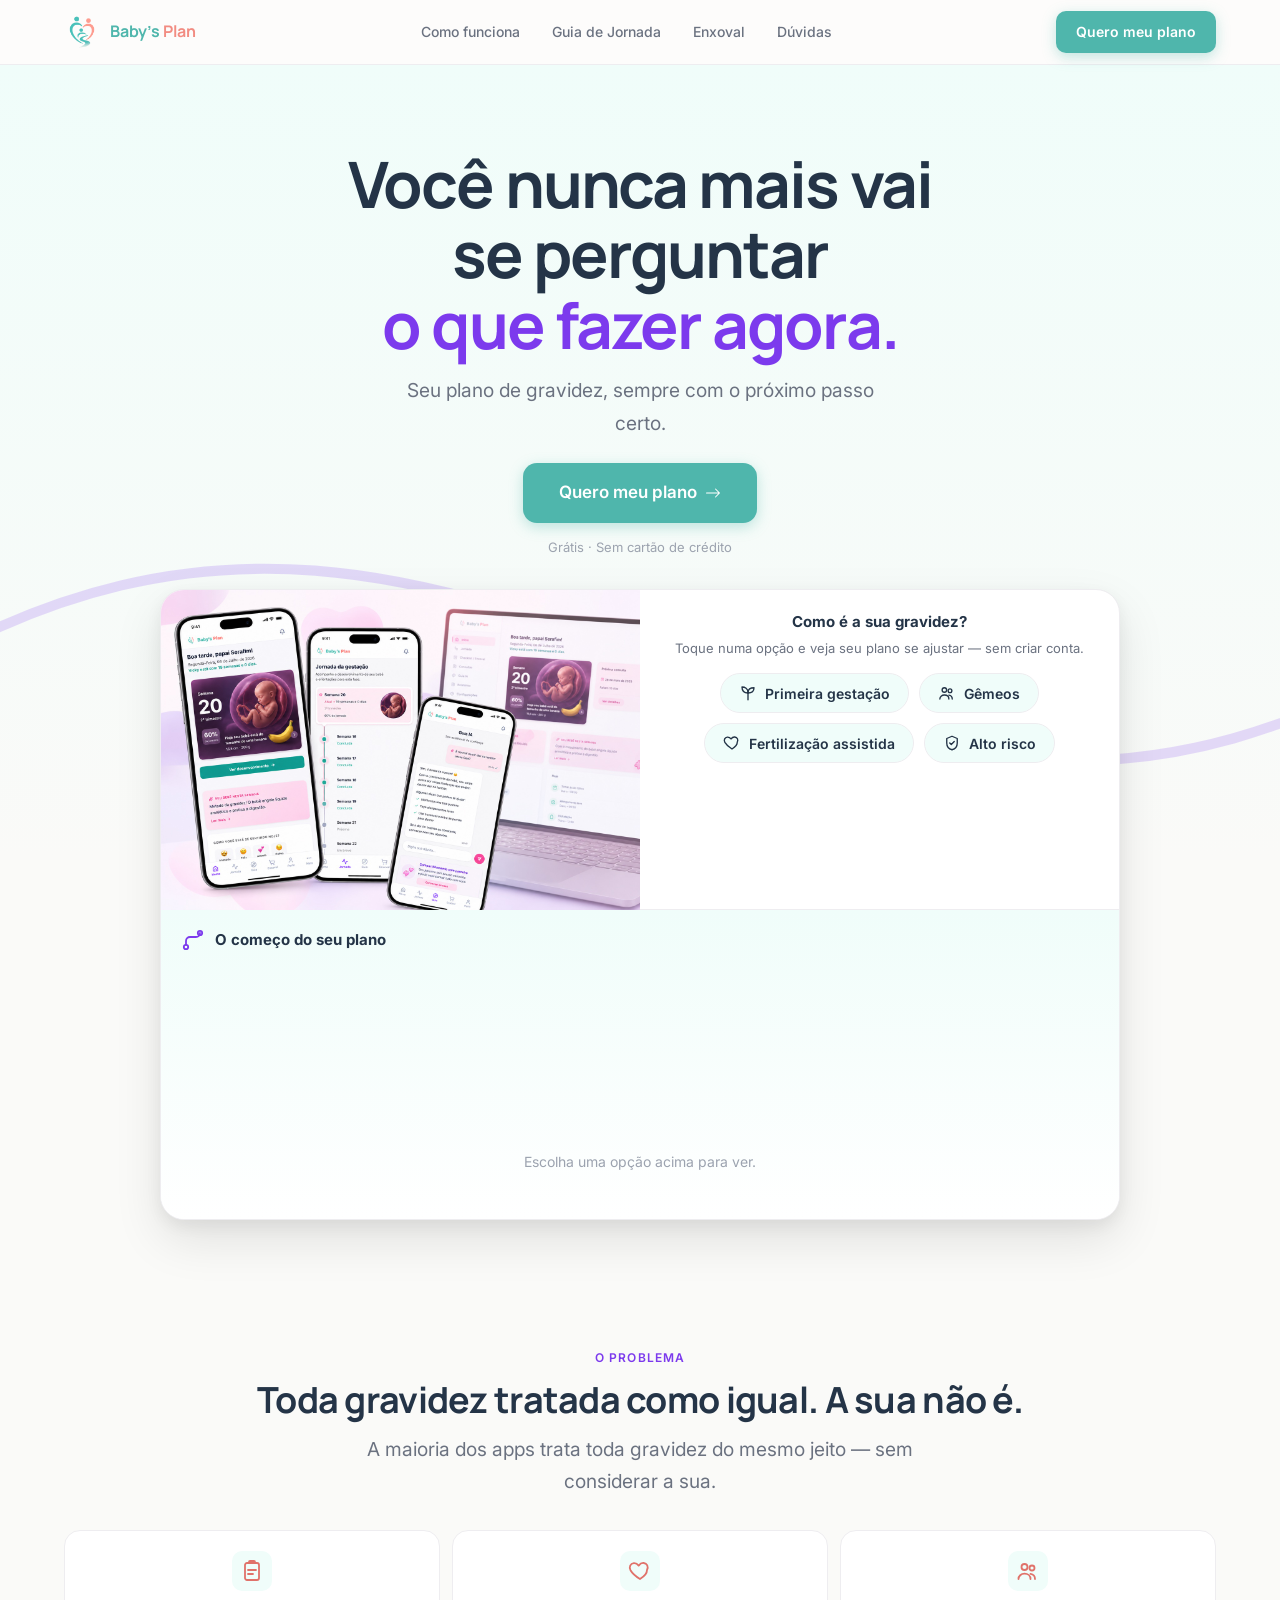
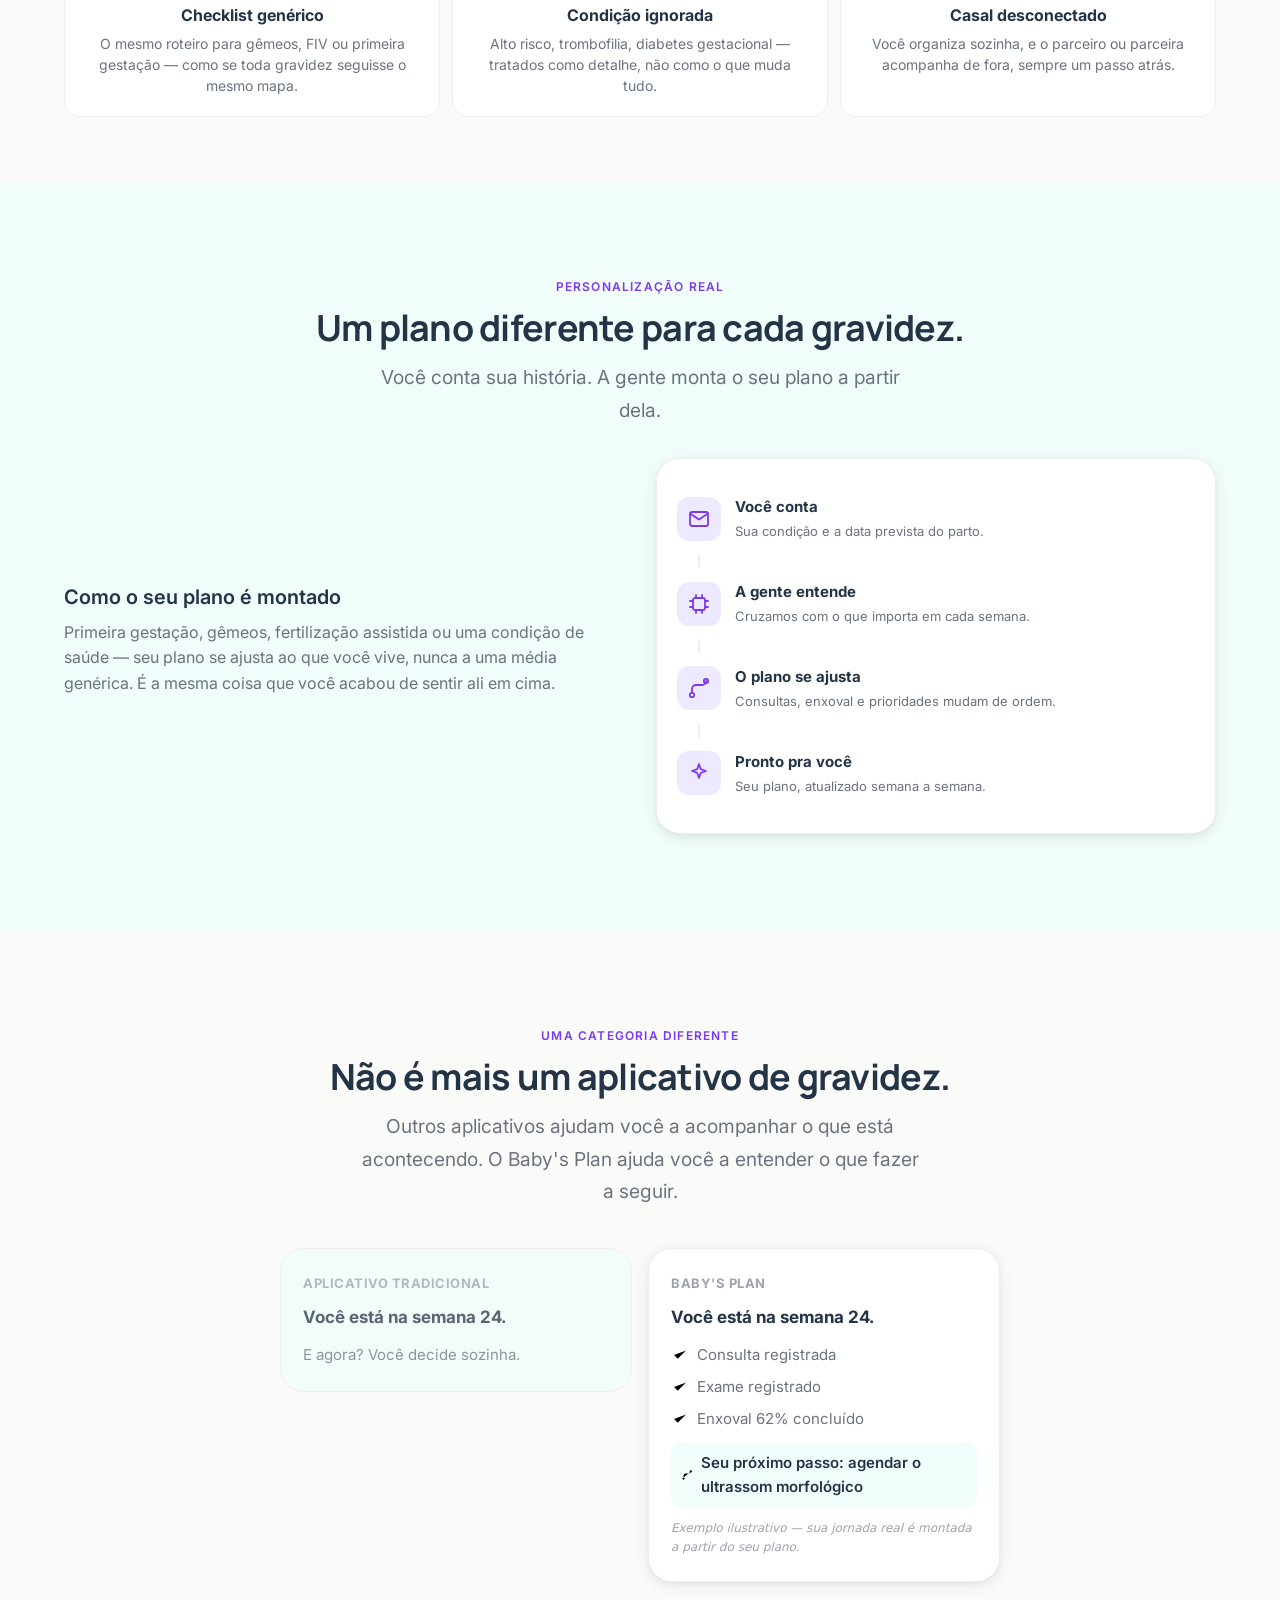
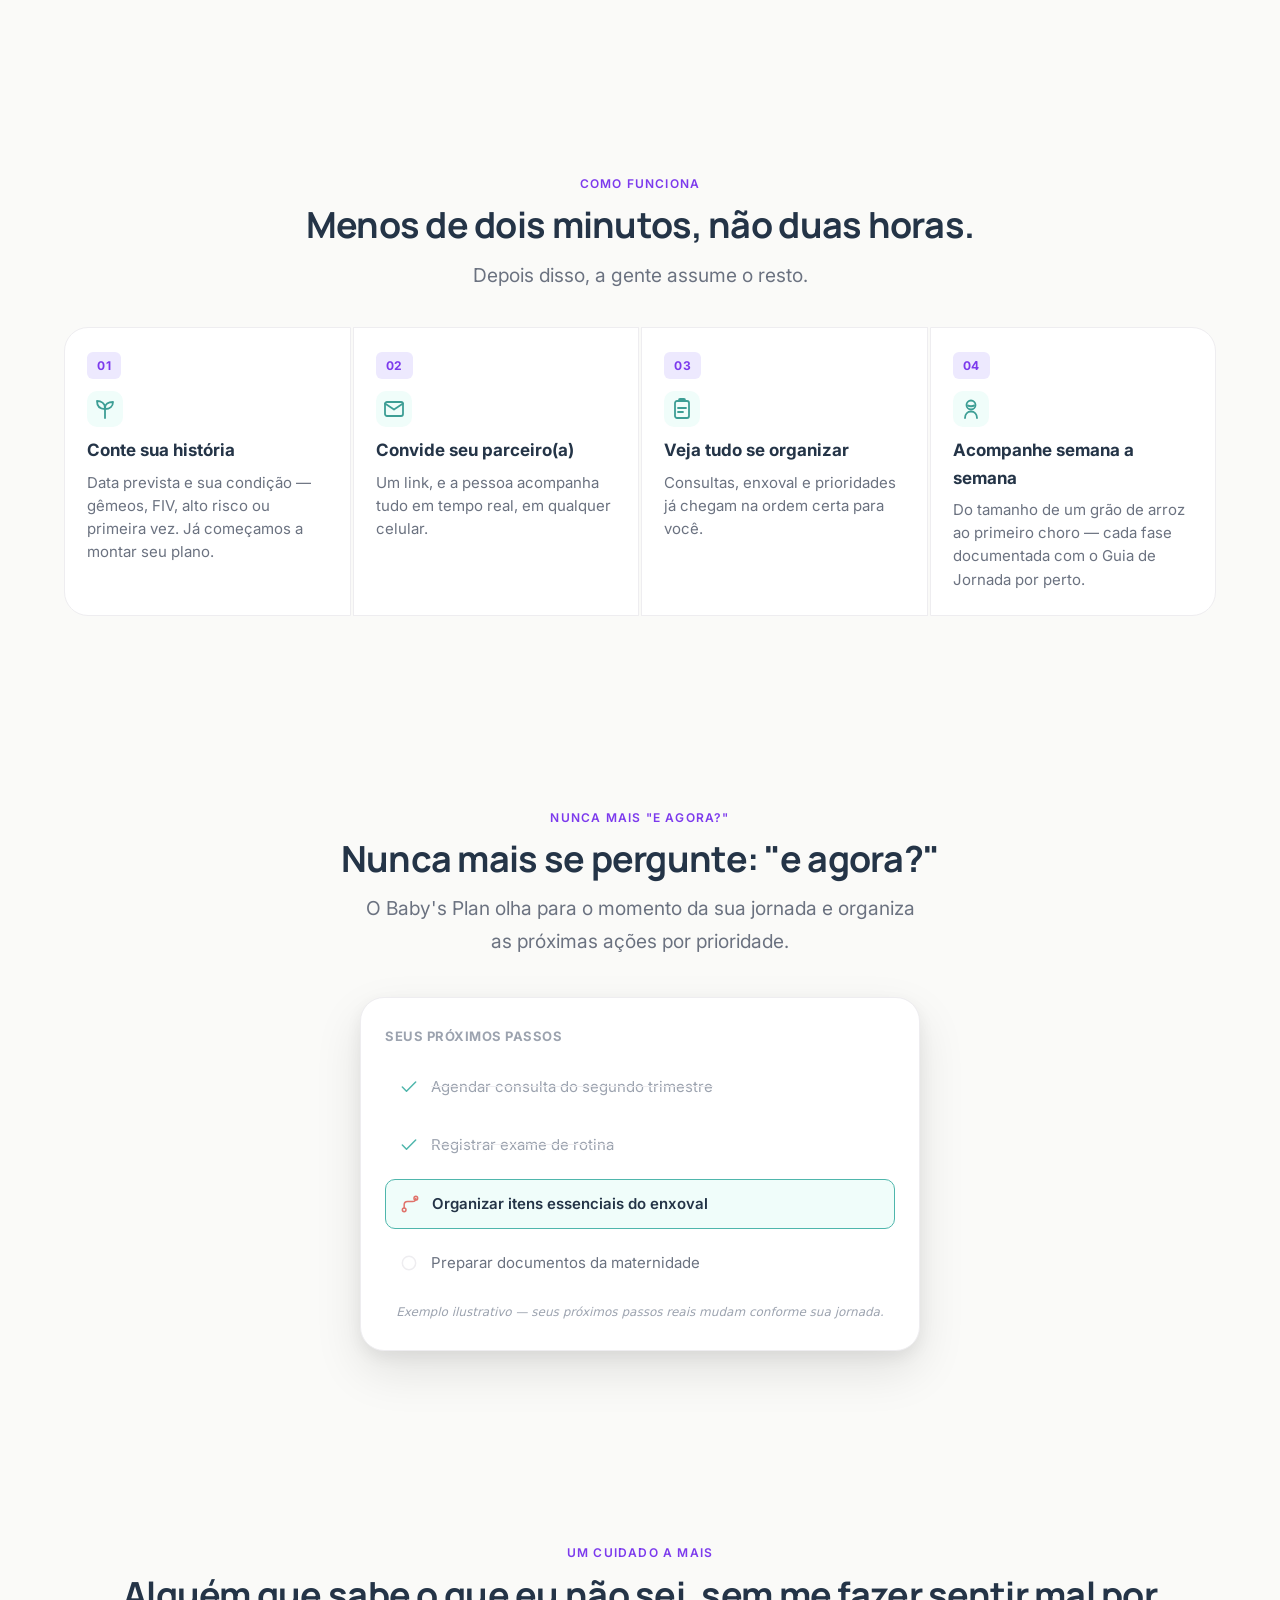
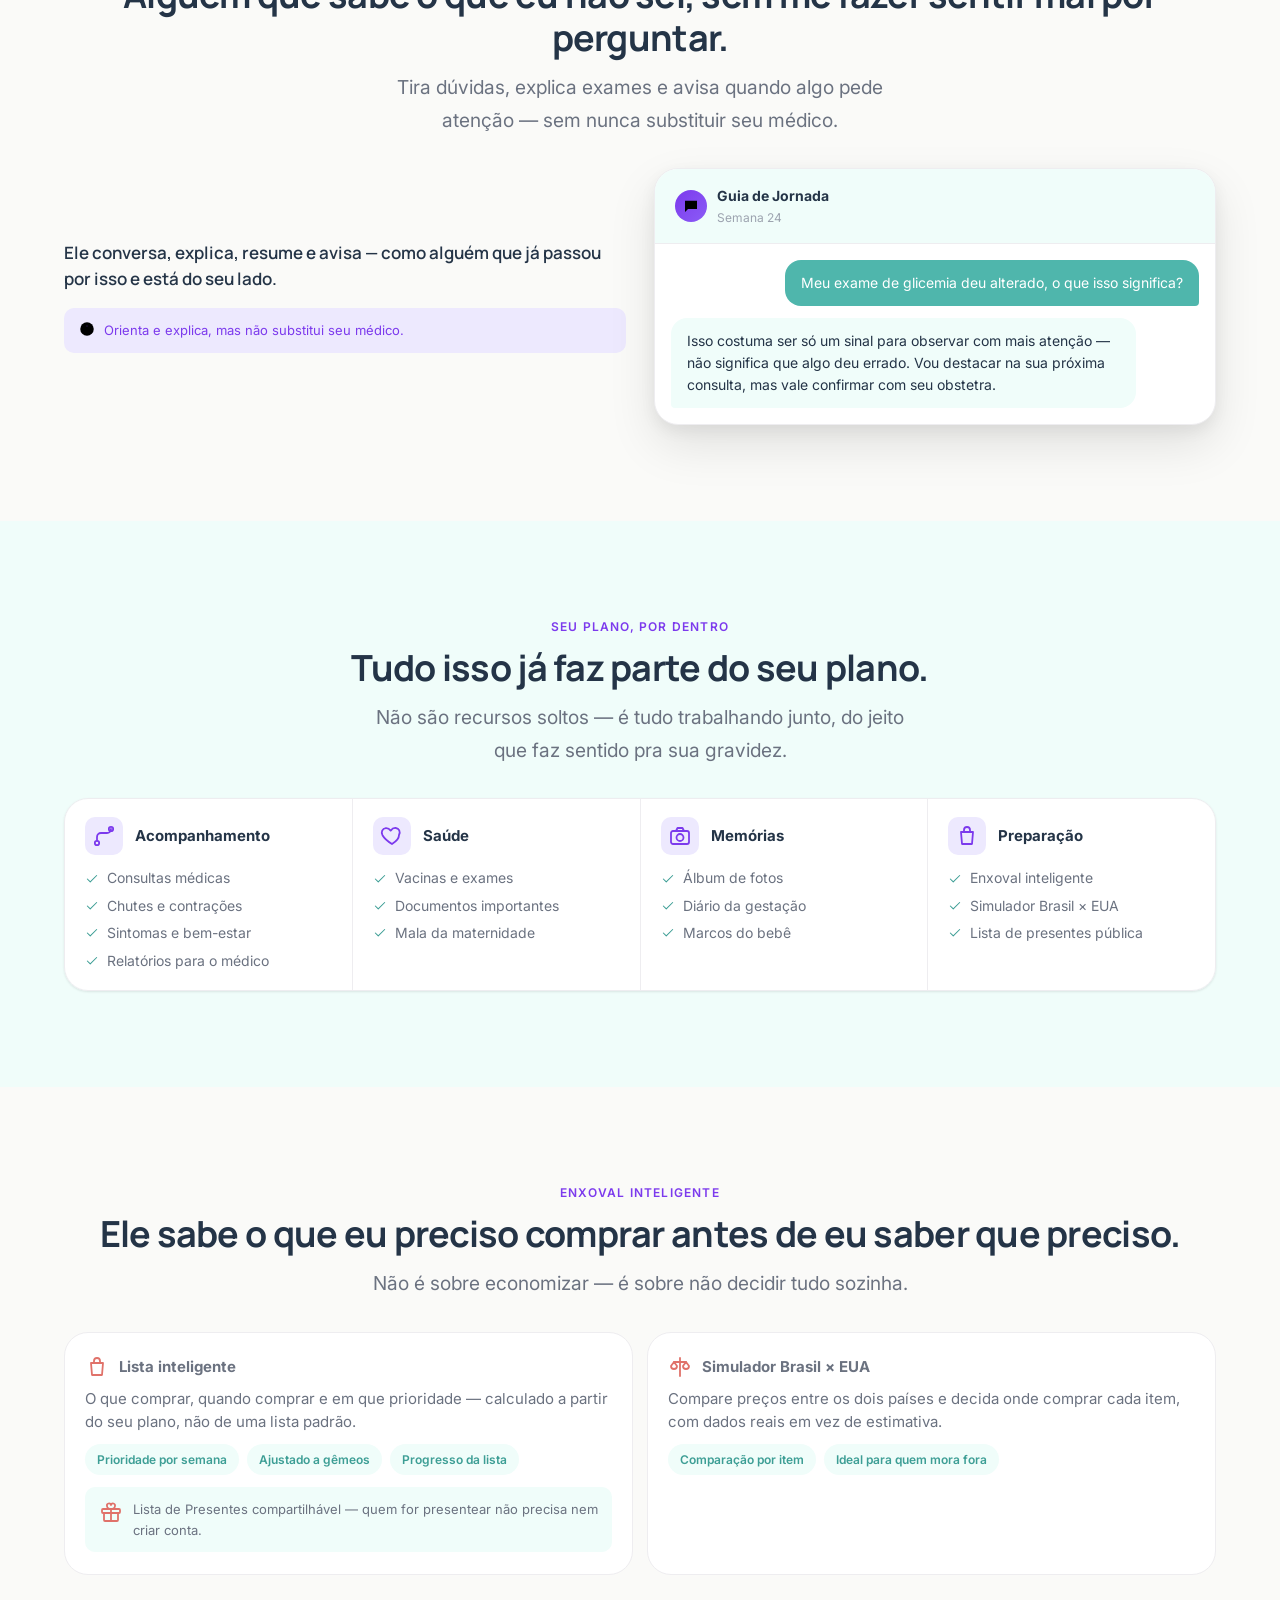
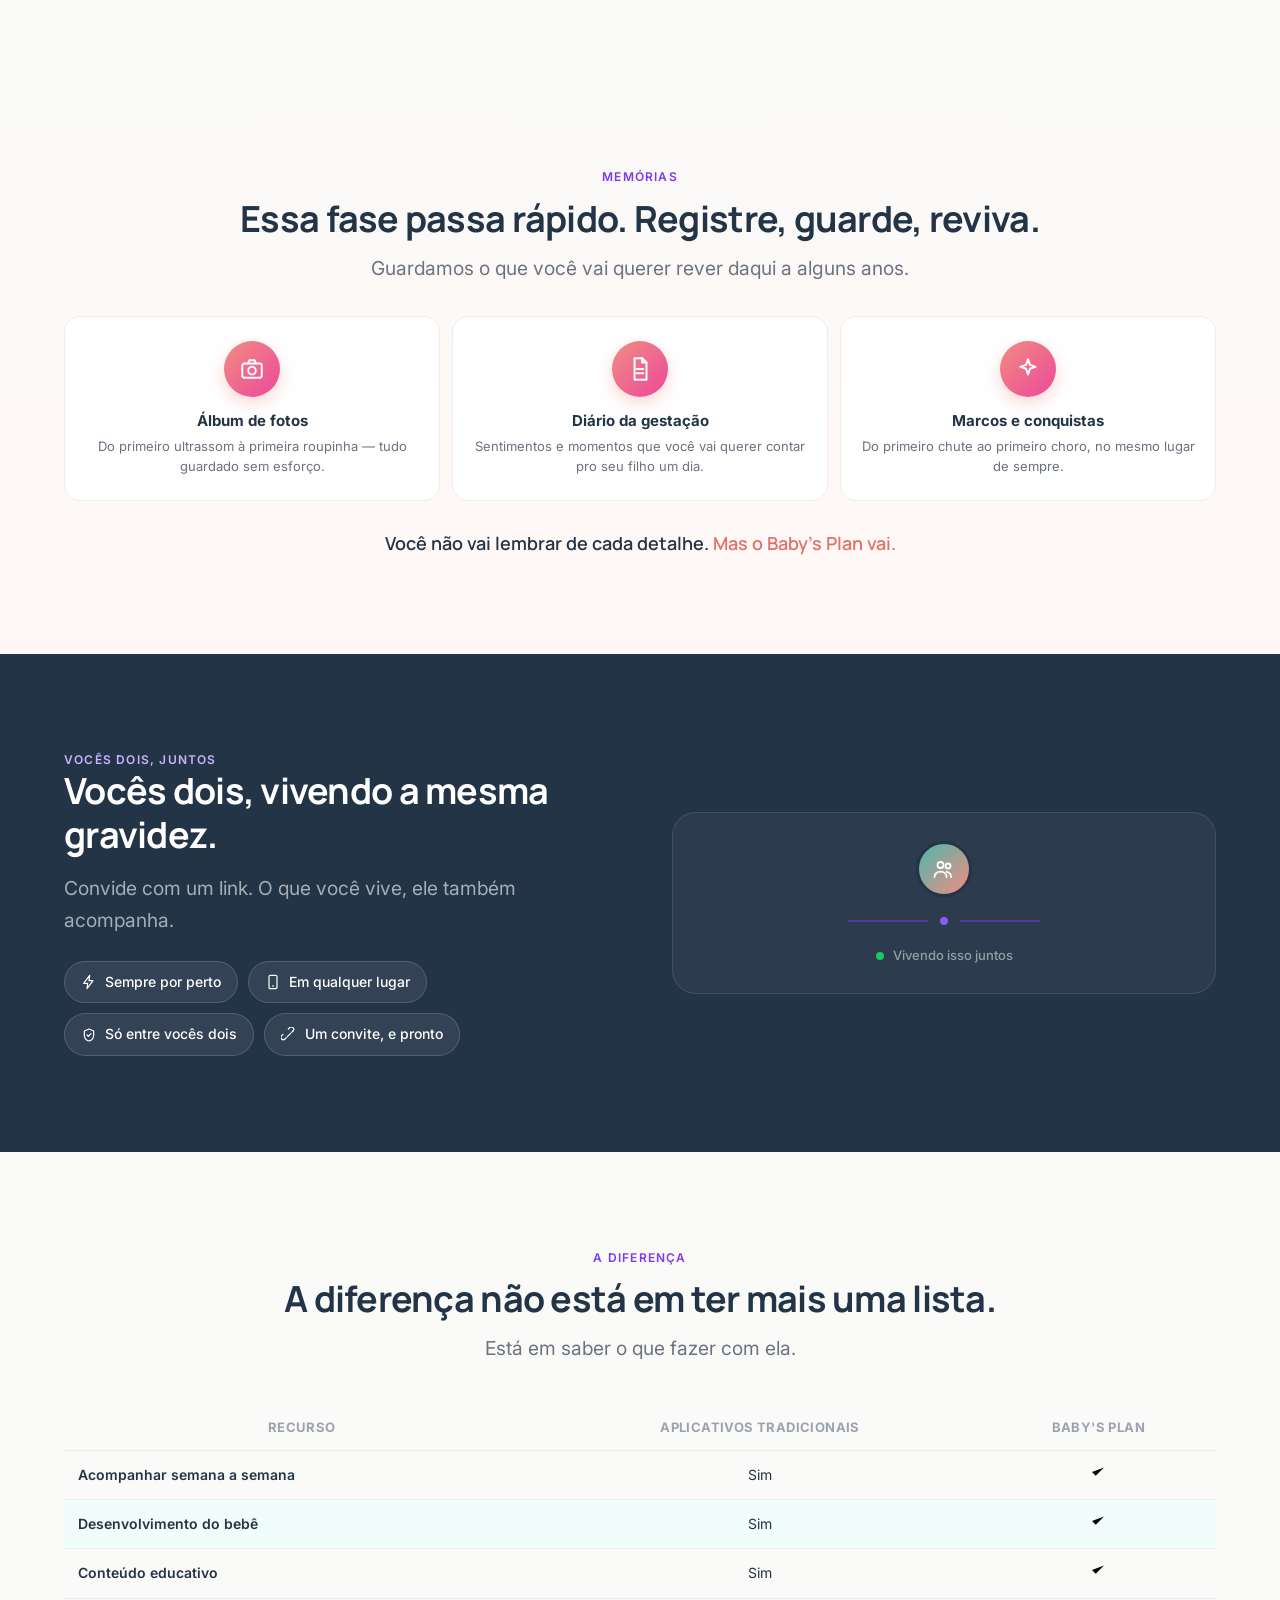
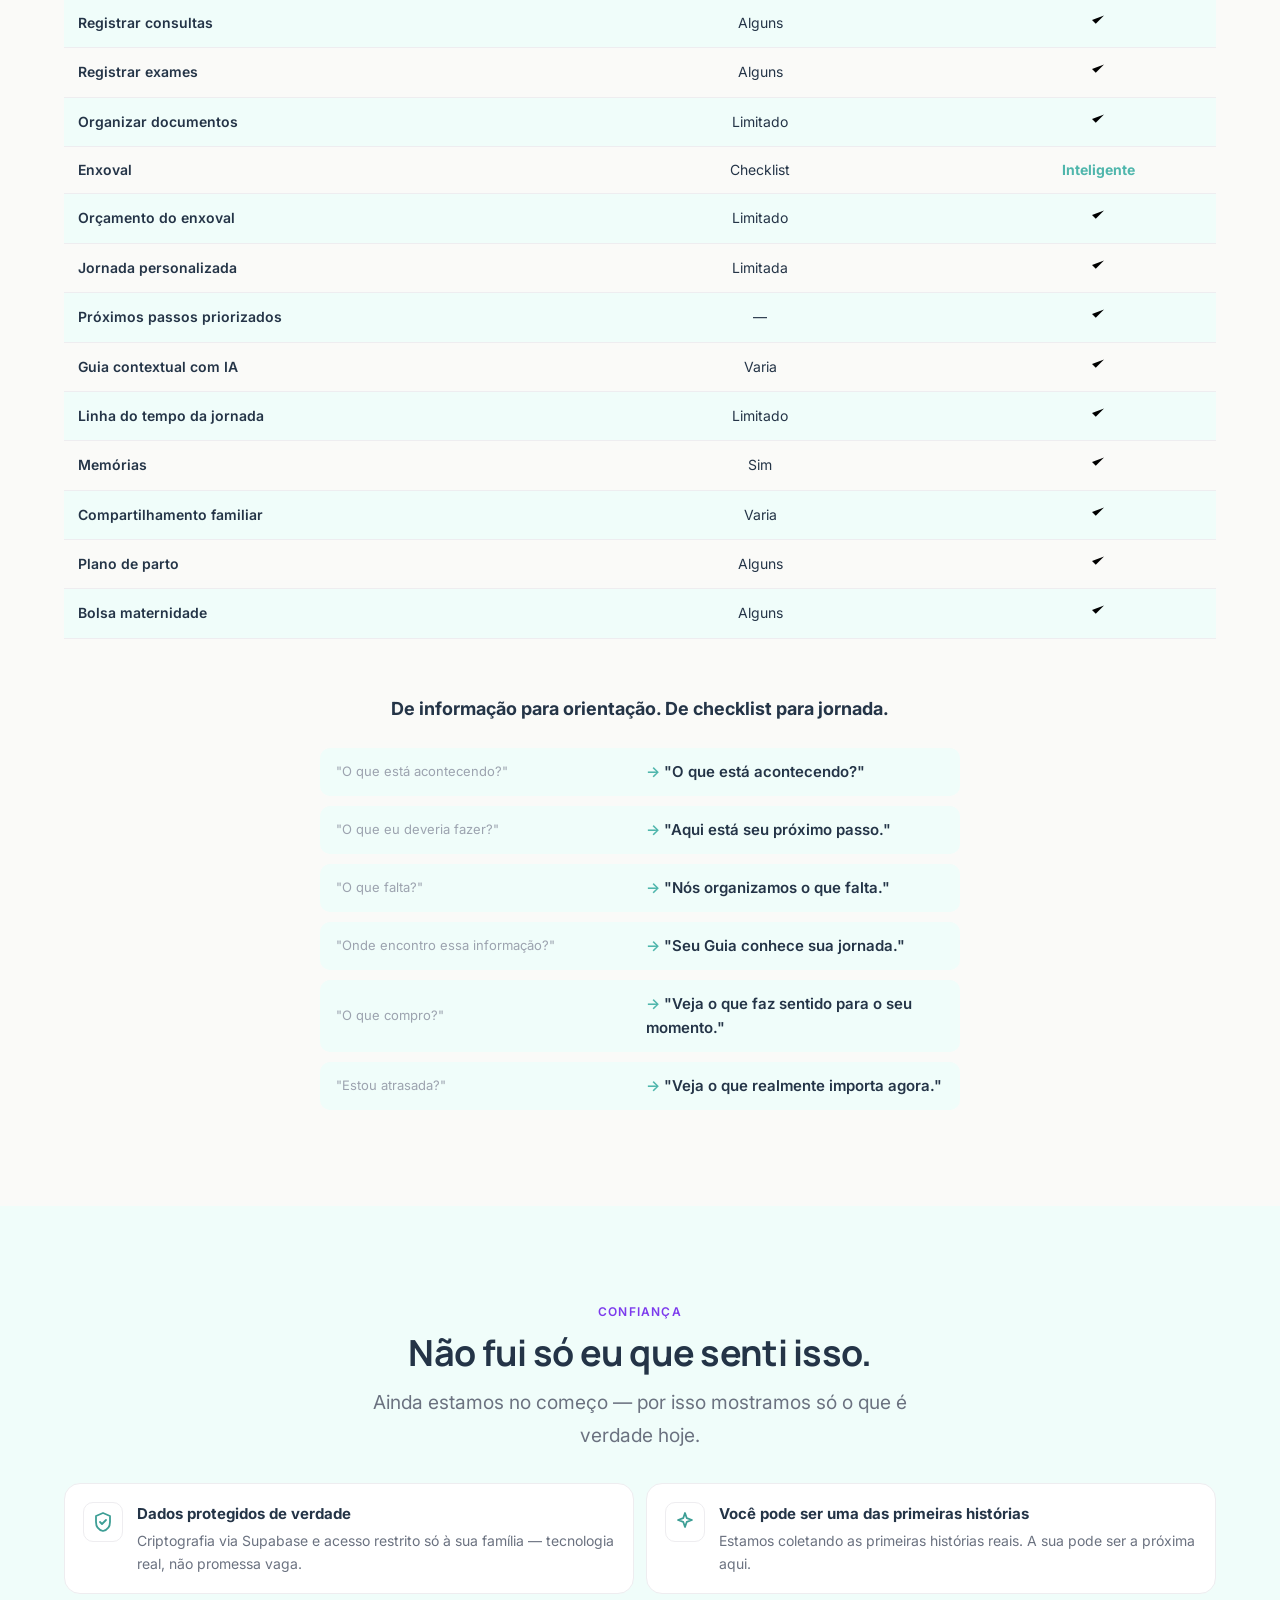
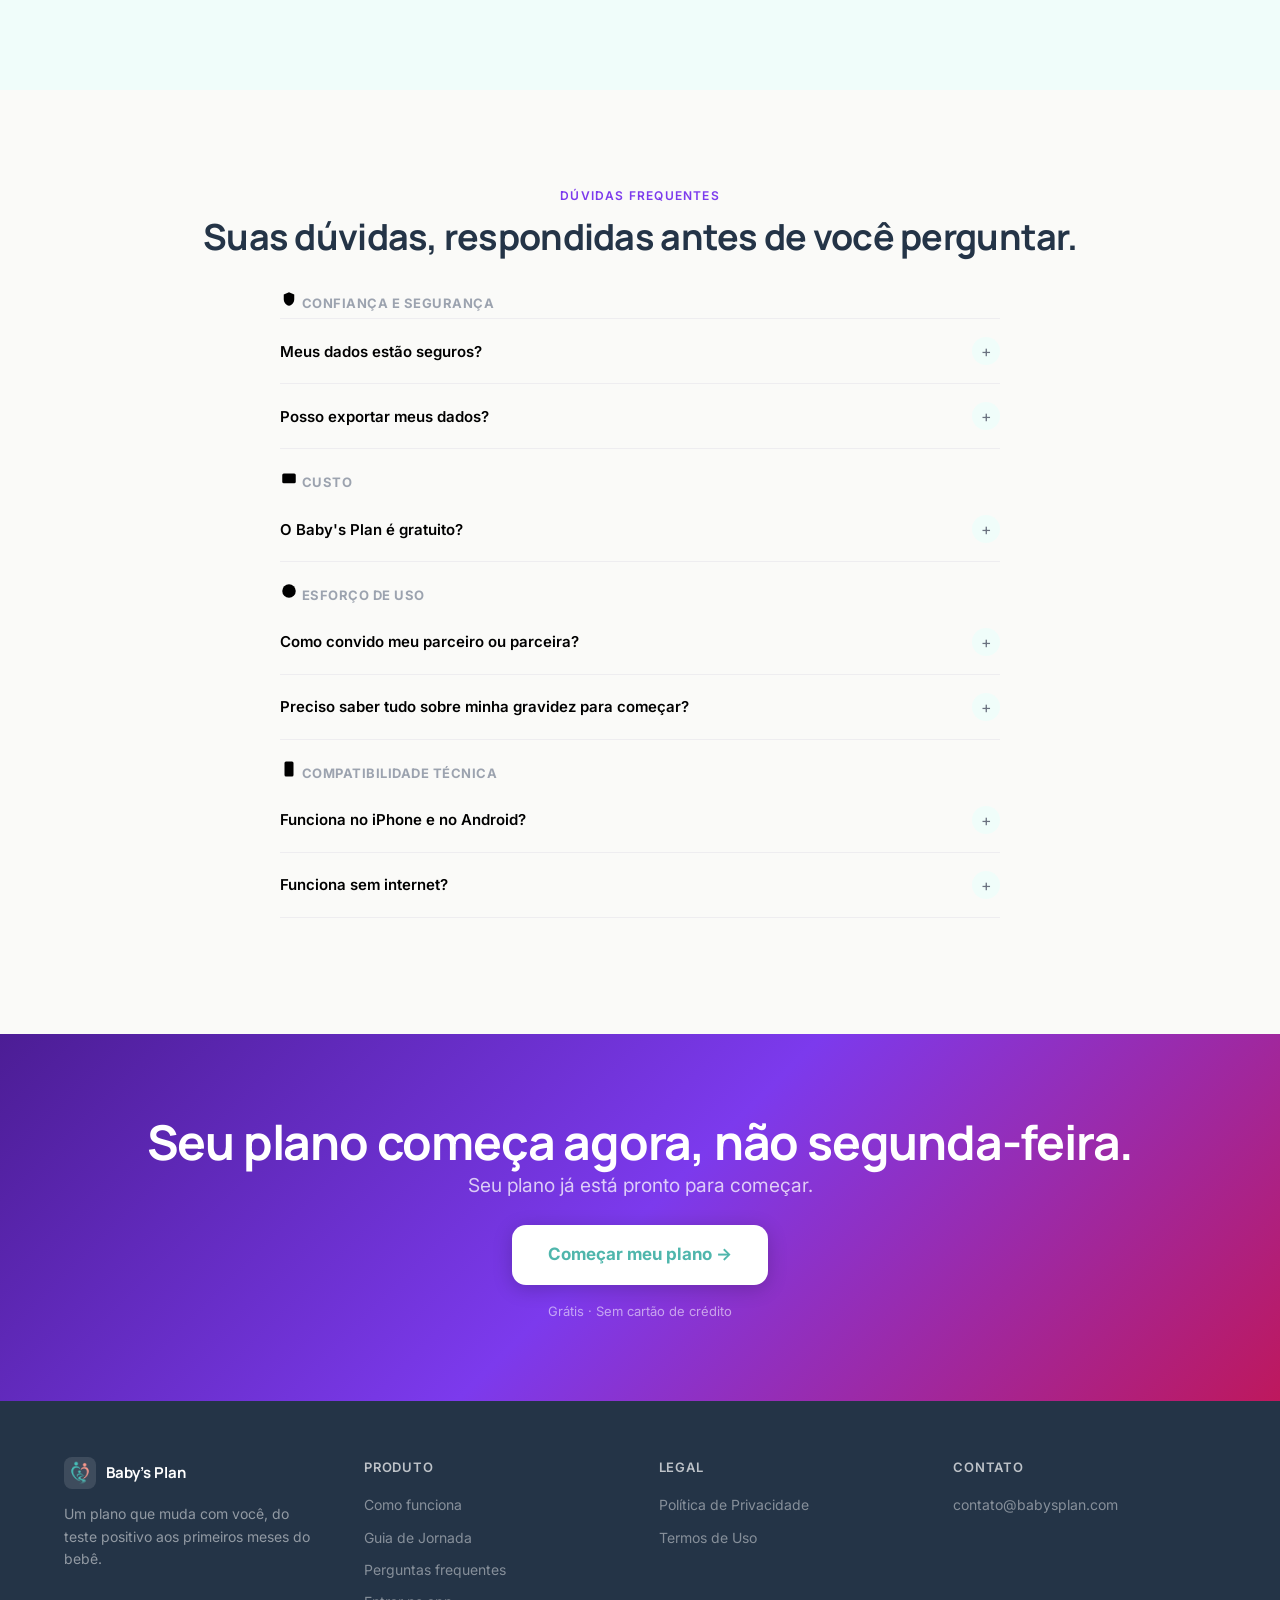
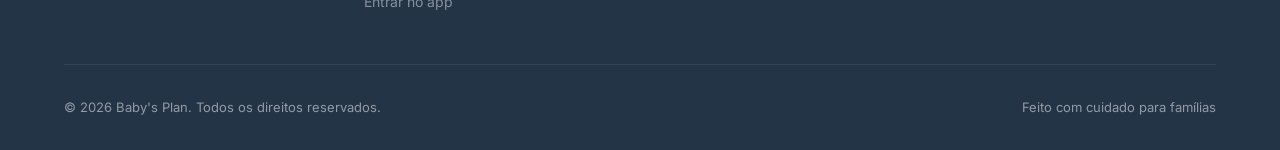
==== commit 45fbbf29: "feat(landing): add V3 repositioning sections — diferenciação, smart missions, quadro comparativo Add" ====
--- a/index.html
+++ b/index.html
@@ -36,7 +36,7 @@
   <link rel="stylesheet" href="https://fonts.googleapis.com/css2?family=Inter:wght@400;500;600;700&family=Manrope:wght@600;700;800&display=swap" />
 
   <!-- Styles -->
-  <link rel="stylesheet" href="/css/style.css?v=4" />
+  <link rel="stylesheet" href="/css/style.css?v=5" />
 
   <!-- Favicon -->
   <link rel="icon" type="image/svg+xml" href="/favicon.svg" />
@@ -144,6 +144,7 @@
     <symbol id="icon-zap" viewBox="0 0 24 24"><path d="M13 2L4 14h6l-1 8 9-12h-6l1-8z"/></symbol>
     <symbol id="icon-document" viewBox="0 0 24 24"><path d="M7 2h7l4 4v16H7V2z"/><path d="M14 2v4h4"/><path d="M9 12h6M9 16h6"/></symbol>
     <symbol id="icon-close" viewBox="0 0 24 24"><path d="M5 5l14 14M19 5L5 19"/></symbol>
+    <symbol id="icon-circle" viewBox="0 0 24 24"><circle cx="12" cy="12" r="8"/></symbol>
   </defs>
 </svg>
 
@@ -374,6 +375,36 @@
   </div>
 </section>
 
+<!-- ── Diferenciação ────────────────────────────────────────── -->
+<section class="section diff-section" id="diferenca" aria-labelledby="diferenca-title">
+  <div class="container">
+    <div class="section-header centered" data-reveal>
+      <p class="eyebrow">Uma categoria diferente</p>
+      <h2 class="h2" id="diferenca-title">Não é mais um aplicativo de gravidez.</h2>
+      <p class="subtitle">Outros aplicativos ajudam você a acompanhar o que está acontecendo. O Baby's Plan ajuda você a entender o que fazer a seguir.</p>
+    </div>
+
+    <div class="diff-compare" data-reveal>
+      <div class="diff-col diff-col-before">
+        <p class="diff-col-label">Aplicativo tradicional</p>
+        <p class="diff-mock-week">Você está na semana 24.</p>
+        <p class="diff-mock-note">E agora? Você decide sozinha.</p>
+      </div>
+      <div class="diff-col diff-col-after">
+        <p class="diff-col-label">Baby's Plan</p>
+        <p class="diff-mock-week">Você está na semana 24.</p>
+        <ul class="diff-mock-list" role="list">
+          <li class="diff-mock-line is-done"><svg class="icon-sm" aria-hidden="true"><use href="#icon-check"/></svg> Consulta registrada</li>
+          <li class="diff-mock-line is-done"><svg class="icon-sm" aria-hidden="true"><use href="#icon-check"/></svg> Exame registrado</li>
+          <li class="diff-mock-line is-done"><svg class="icon-sm" aria-hidden="true"><use href="#icon-check"/></svg> Enxoval 62% concluído</li>
+          <li class="diff-mock-line is-next"><svg class="icon-sm" aria-hidden="true"><use href="#icon-route"/></svg> Seu próximo passo: agendar o ultrassom morfológico</li>
+        </ul>
+        <p class="diff-mock-illustrative">Exemplo ilustrativo — sua jornada real é montada a partir do seu plano.</p>
+      </div>
+    </div>
+  </div>
+</section>
+
 <!-- ── Capítulo 4 · Como Funciona ──────────────────────────── -->
 <section class="section" id="como-funciona" aria-labelledby="steps-title">
   <div class="container">
@@ -408,6 +439,40 @@
         <h3 class="step-title">Acompanhe semana a semana</h3>
         <p class="step-desc">Do tamanho de um grão de arroz ao primeiro choro — cada fase documentada com o Guia de Jornada por perto.</p>
       </div>
+    </div>
+  </div>
+</section>
+
+<!-- ── Smart Missions / Próximo Passo ──────────────────────── -->
+<section class="section missions-section" id="proximos-passos" aria-labelledby="missions-title">
+  <div class="container">
+    <div class="section-header centered" data-reveal>
+      <p class="eyebrow">Nunca mais "e agora?"</p>
+      <h2 class="h2" id="missions-title">Nunca mais se pergunte: "e agora?"</h2>
+      <p class="subtitle">O Baby's Plan olha para o momento da sua jornada e organiza as próximas ações por prioridade.</p>
+    </div>
+
+    <div class="missions-panel" data-reveal>
+      <p class="missions-panel-title">Seus próximos passos</p>
+      <ul class="missions-list" role="list">
+        <li class="mission-row is-done" role="listitem">
+          <svg class="icon" aria-hidden="true"><use href="#icon-check"/></svg>
+          <span>Agendar consulta do segundo trimestre</span>
+        </li>
+        <li class="mission-row is-done" role="listitem">
+          <svg class="icon" aria-hidden="true"><use href="#icon-check"/></svg>
+          <span>Registrar exame de rotina</span>
+        </li>
+        <li class="mission-row is-current" role="listitem">
+          <svg class="icon" aria-hidden="true"><use href="#icon-route"/></svg>
+          <span>Organizar itens essenciais do enxoval</span>
+        </li>
+        <li class="mission-row is-pending" role="listitem">
+          <svg class="icon" aria-hidden="true"><use href="#icon-circle"/></svg>
+          <span>Preparar documentos da maternidade</span>
+        </li>
+      </ul>
+      <p class="missions-illustrative">Exemplo ilustrativo — seus próximos passos reais mudam conforme sua jornada.</p>
     </div>
   </div>
 </section>
@@ -614,6 +679,60 @@
   </div>
 </section>
 
+<!-- ── Quadro Comparativo ──────────────────────────────────── -->
+<section class="section compare-section" id="comparativo" aria-labelledby="comparativo-title">
+  <div class="container">
+    <div class="section-header centered" data-reveal>
+      <p class="eyebrow">A diferença</p>
+      <h2 class="h2" id="comparativo-title">A diferença não está em ter mais uma lista.</h2>
+      <p class="subtitle">Está em saber o que fazer com ela.</p>
+    </div>
+
+    <div class="compare-table-wrap" data-reveal>
+      <table class="compare-table">
+        <caption class="sr-only">Comparação entre aplicativos tradicionais de gravidez e o Baby's Plan</caption>
+        <thead>
+          <tr>
+            <th scope="col">Recurso</th>
+            <th scope="col">Aplicativos tradicionais</th>
+            <th scope="col">Baby's Plan</th>
+          </tr>
+        </thead>
+        <tbody>
+          <tr><th scope="row">Acompanhar semana a semana</th><td>Sim</td><td class="is-yes"><svg class="icon-sm" aria-hidden="true"><use href="#icon-check"/></svg></td></tr>
+          <tr><th scope="row">Desenvolvimento do bebê</th><td>Sim</td><td class="is-yes"><svg class="icon-sm" aria-hidden="true"><use href="#icon-check"/></svg></td></tr>
+          <tr><th scope="row">Conteúdo educativo</th><td>Sim</td><td class="is-yes"><svg class="icon-sm" aria-hidden="true"><use href="#icon-check"/></svg></td></tr>
+          <tr><th scope="row">Registrar consultas</th><td>Alguns</td><td class="is-yes"><svg class="icon-sm" aria-hidden="true"><use href="#icon-check"/></svg></td></tr>
+          <tr><th scope="row">Registrar exames</th><td>Alguns</td><td class="is-yes"><svg class="icon-sm" aria-hidden="true"><use href="#icon-check"/></svg></td></tr>
+          <tr><th scope="row">Organizar documentos</th><td>Limitado</td><td class="is-yes"><svg class="icon-sm" aria-hidden="true"><use href="#icon-check"/></svg></td></tr>
+          <tr><th scope="row">Enxoval</th><td>Checklist</td><td class="is-yes">Inteligente</td></tr>
+          <tr><th scope="row">Orçamento do enxoval</th><td>Limitado</td><td class="is-yes"><svg class="icon-sm" aria-hidden="true"><use href="#icon-check"/></svg></td></tr>
+          <tr><th scope="row">Jornada personalizada</th><td>Limitada</td><td class="is-yes"><svg class="icon-sm" aria-hidden="true"><use href="#icon-check"/></svg></td></tr>
+          <tr><th scope="row">Próximos passos priorizados</th><td>—</td><td class="is-yes"><svg class="icon-sm" aria-hidden="true"><use href="#icon-check"/></svg></td></tr>
+          <tr><th scope="row">Guia contextual com IA</th><td>Varia</td><td class="is-yes"><svg class="icon-sm" aria-hidden="true"><use href="#icon-check"/></svg></td></tr>
+          <tr><th scope="row">Linha do tempo da jornada</th><td>Limitado</td><td class="is-yes"><svg class="icon-sm" aria-hidden="true"><use href="#icon-check"/></svg></td></tr>
+          <tr><th scope="row">Memórias</th><td>Sim</td><td class="is-yes"><svg class="icon-sm" aria-hidden="true"><use href="#icon-check"/></svg></td></tr>
+          <tr><th scope="row">Compartilhamento familiar</th><td>Varia</td><td class="is-yes"><svg class="icon-sm" aria-hidden="true"><use href="#icon-check"/></svg></td></tr>
+          <tr><th scope="row">Plano de parto</th><td>Alguns</td><td class="is-yes"><svg class="icon-sm" aria-hidden="true"><use href="#icon-check"/></svg></td></tr>
+          <tr><th scope="row">Bolsa maternidade</th><td>Alguns</td><td class="is-yes"><svg class="icon-sm" aria-hidden="true"><use href="#icon-check"/></svg></td></tr>
+        </tbody>
+      </table>
+    </div>
+
+    <div class="compare-shift" data-reveal>
+      <p class="compare-shift-lead">De informação para orientação. De checklist para jornada.</p>
+      <div class="compare-shift-grid">
+        <div class="compare-shift-row"><span class="compare-shift-before">"O que está acontecendo?"</span><span class="compare-shift-after">"O que está acontecendo?"</span></div>
+        <div class="compare-shift-row"><span class="compare-shift-before">"O que eu deveria fazer?"</span><span class="compare-shift-after">"Aqui está seu próximo passo."</span></div>
+        <div class="compare-shift-row"><span class="compare-shift-before">"O que falta?"</span><span class="compare-shift-after">"Nós organizamos o que falta."</span></div>
+        <div class="compare-shift-row"><span class="compare-shift-before">"Onde encontro essa informação?"</span><span class="compare-shift-after">"Seu Guia conhece sua jornada."</span></div>
+        <div class="compare-shift-row"><span class="compare-shift-before">"O que compro?"</span><span class="compare-shift-after">"Veja o que faz sentido para o seu momento."</span></div>
+        <div class="compare-shift-row"><span class="compare-shift-before">"Estou atrasada?"</span><span class="compare-shift-after">"Veja o que realmente importa agora."</span></div>
+      </div>
+    </div>
+  </div>
+</section>
+
 <!-- ── Capítulo 8 · Prova ──────────────────────────────────── -->
 <section class="section proof-section" id="prova-social" aria-labelledby="proof-title">
   <div class="container">
--- a/css/style.css
+++ b/css/style.css
@@ -106,6 +106,7 @@
 
 /* ── Layout ───────────────────────────────────────────────── */
 .container { width: 100%; max-width: var(--max-w); margin: 0 auto; padding: 0 24px; }
+.sr-only { position: absolute; width: 1px; height: 1px; padding: 0; margin: -1px; overflow: hidden; clip: rect(0,0,0,0); white-space: nowrap; border: 0; }
 .section { padding: var(--section-py) 0; }
 .section-sm { padding: 36px 0; }
 .text-center { text-align: center; }
@@ -290,6 +291,68 @@
 .pain-title { font-size: 1rem; font-weight: 700; margin-bottom: 4px; }
 .pain-desc { font-size: 0.875rem; color: var(--text-muted); line-height: 1.5; }
 
+.diff-compare {
+  display: grid; grid-template-columns: 1fr; gap: 16px;
+  max-width: 720px; margin: 40px auto 0;
+}
+.diff-col {
+  border-radius: var(--radius-lg); padding: 24px 22px;
+}
+.diff-col-before {
+  background: var(--bg-subtle); border: 1px solid var(--border); opacity: .75;
+}
+.diff-col-after {
+  background: var(--white); border: 1px solid var(--border);
+  box-shadow: var(--shadow-md);
+}
+.diff-col-label { font-size: .8125rem; font-weight: 700; text-transform: uppercase; letter-spacing: .04em; color: var(--text-light); margin-bottom: 10px; }
+.diff-mock-week { font-size: 1.0625rem; font-weight: 700; margin-bottom: 12px; }
+.diff-mock-note { font-size: .9375rem; color: var(--text-muted); }
+.diff-mock-list { display: grid; gap: 8px; }
+.diff-mock-line {
+  display: flex; align-items: center; gap: 8px;
+  font-size: .9375rem; color: var(--text-muted);
+}
+.diff-mock-line.is-done .icon-sm { color: var(--teal); }
+.diff-mock-line.is-next {
+  color: var(--text); font-weight: 600;
+  background: var(--bg-subtle); border-radius: var(--radius-sm);
+  padding: 8px 10px; margin-top: 4px;
+}
+.diff-mock-line.is-next .icon-sm { color: var(--coral-dark); }
+.diff-mock-illustrative { font-size: .75rem; color: var(--text-light); margin-top: 12px; font-style: italic; }
+
+@media (min-width: 768px) {
+  .diff-compare { grid-template-columns: 1fr 1fr; align-items: start; }
+}
+
+/* ── Smart Missions / Próximo Passo ──────────────────────── */
+.missions-panel {
+  max-width: 560px; margin: 40px auto 0;
+  background: var(--white); border: 1px solid var(--border);
+  border-radius: var(--radius-lg); box-shadow: var(--shadow-lg);
+  padding: 28px 24px;
+}
+.missions-panel-title { font-size: .8125rem; font-weight: 700; text-transform: uppercase; letter-spacing: .04em; color: var(--text-light); margin-bottom: 16px; }
+.missions-list { display: grid; gap: 10px; }
+.mission-row {
+  display: flex; align-items: center; gap: 12px;
+  padding: 12px 14px; border-radius: var(--radius-sm);
+  font-size: .9375rem;
+}
+.mission-row .icon { flex-shrink: 0; width: 20px; height: 20px; }
+.mission-row.is-done { color: var(--text-light); }
+.mission-row.is-done .icon { color: var(--teal); }
+.mission-row.is-done span { text-decoration: line-through; text-decoration-color: var(--border); }
+.mission-row.is-current {
+  background: var(--bg-subtle); color: var(--text); font-weight: 600;
+  border: 1px solid var(--teal);
+}
+.mission-row.is-current .icon { color: var(--coral-dark); }
+.mission-row.is-pending { color: var(--text-muted); }
+.mission-row.is-pending .icon { color: var(--border); }
+.missions-illustrative { font-size: .75rem; color: var(--text-light); margin-top: 16px; font-style: italic; text-align: center; }
+
 /* ── Motor da Jornada ─────────────────────────────────────── */
 .motor-section { background: var(--bg-subtle); overflow: hidden; }
 .motor-grid { display: grid; grid-template-columns: 1fr; gap: 32px; align-items: center; margin-top: 32px; }
@@ -531,6 +594,35 @@
 @keyframes pulse {
   0%, 100% { opacity: 1; transform: scale(1); }
   50% { opacity: .6; transform: scale(.85); }
+}
+
+/* ── Quadro Comparativo ───────────────────────────────────── */
+.compare-table-wrap { margin-top: 40px; overflow-x: auto; }
+.compare-table { width: 100%; border-collapse: collapse; min-width: 480px; }
+.compare-table th, .compare-table td {
+  padding: 12px 14px; text-align: center; font-size: .875rem;
+  border-bottom: 1px solid var(--border);
+}
+.compare-table thead th { font-weight: 700; color: var(--text-light); font-size: .8125rem; text-transform: uppercase; letter-spacing: .03em; }
+.compare-table th[scope="row"] { text-align: left; font-weight: 600; color: var(--text); }
+.compare-table td.is-yes { color: var(--teal); font-weight: 700; }
+.compare-table td.is-yes .icon-sm { color: var(--teal); }
+.compare-table tbody tr:nth-child(even) { background: var(--bg-subtle); }
+
+.compare-shift { max-width: 640px; margin: 56px auto 0; text-align: center; }
+.compare-shift-lead { font-size: 1.125rem; font-weight: 700; margin-bottom: 24px; }
+.compare-shift-grid { display: grid; gap: 10px; text-align: left; }
+.compare-shift-row {
+  display: grid; grid-template-columns: 1fr; gap: 4px;
+  padding: 12px 16px; border-radius: var(--radius-sm); background: var(--bg-subtle);
+}
+.compare-shift-before { font-size: .8125rem; color: var(--text-light); }
+.compare-shift-after { font-size: .9375rem; font-weight: 600; color: var(--text); }
+.compare-shift-after::before { content: "→ "; color: var(--teal); }
+
+@media (min-width: 640px) {
+  .compare-table-wrap { overflow-x: visible; }
+  .compare-shift-row { grid-template-columns: 1fr 1fr; align-items: center; gap: 12px; }
 }
 
 /* ── Prova Social ─────────────────────────────────────────── */
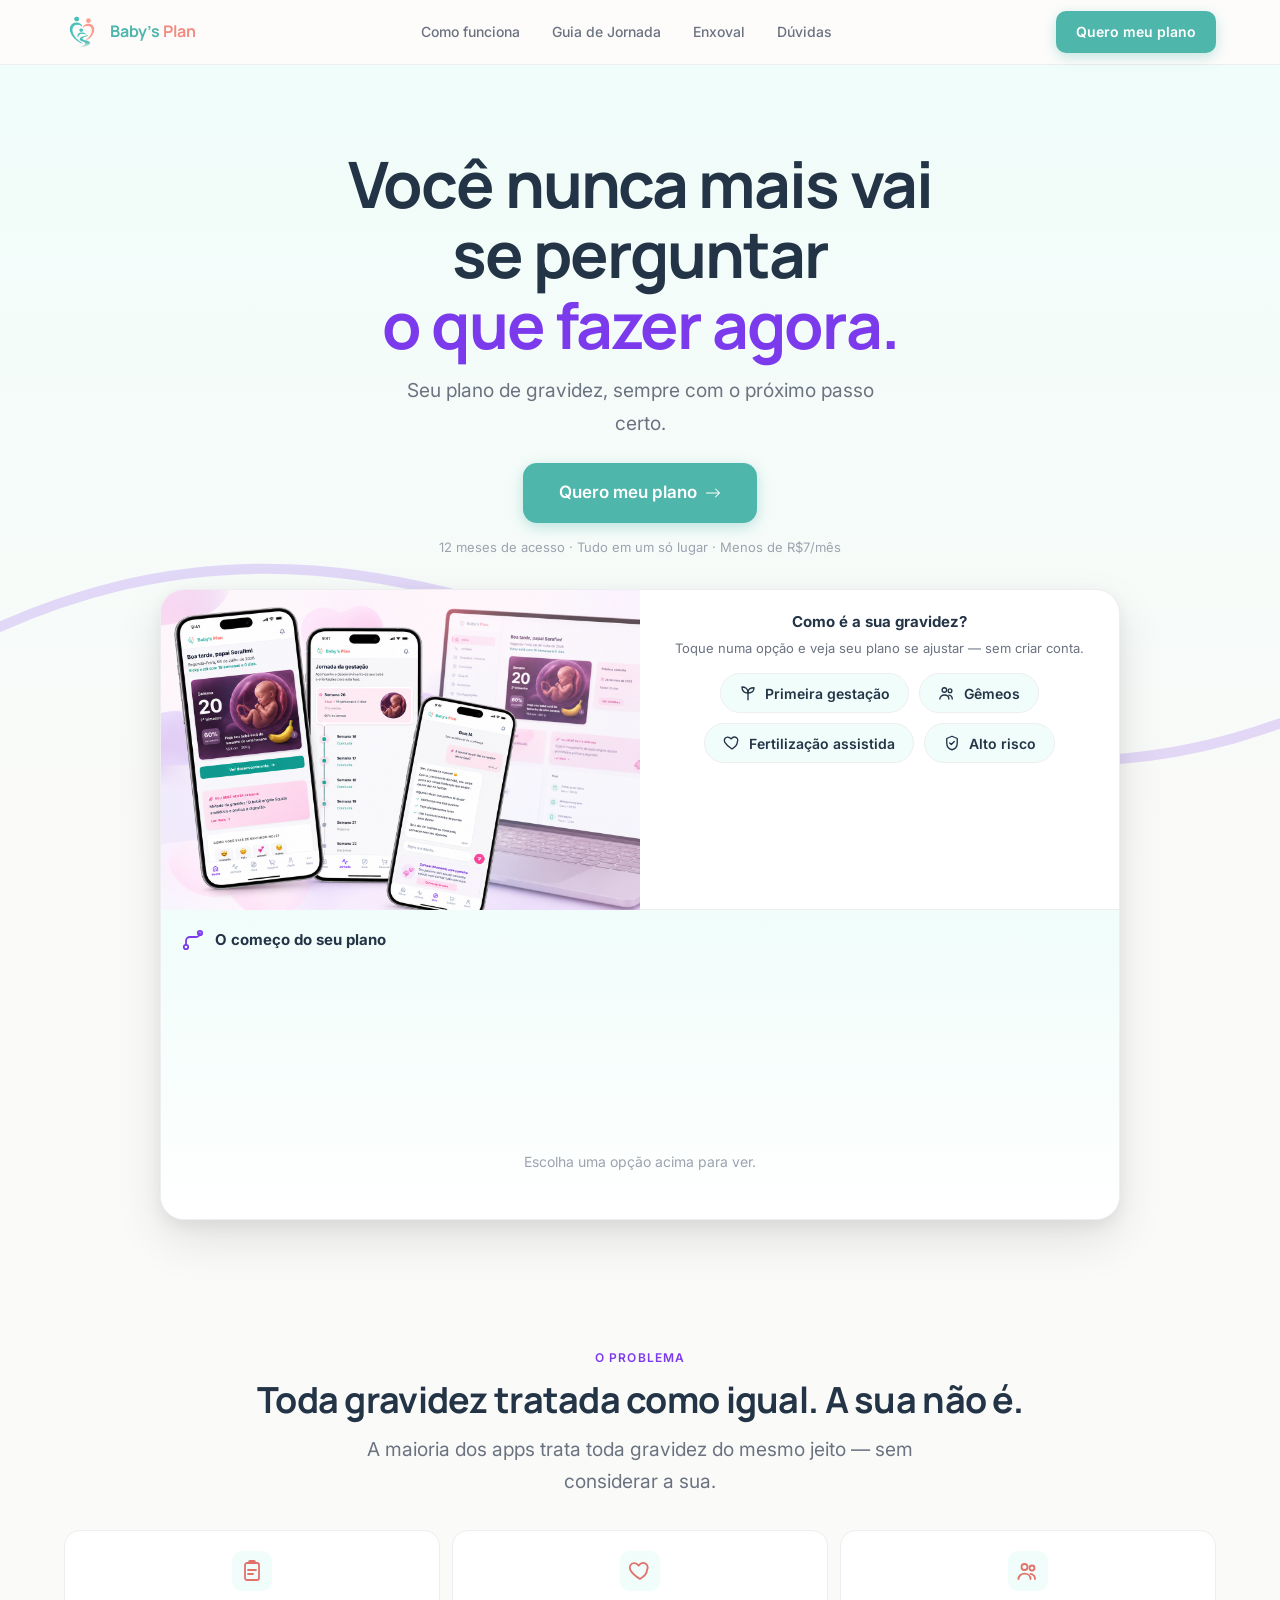
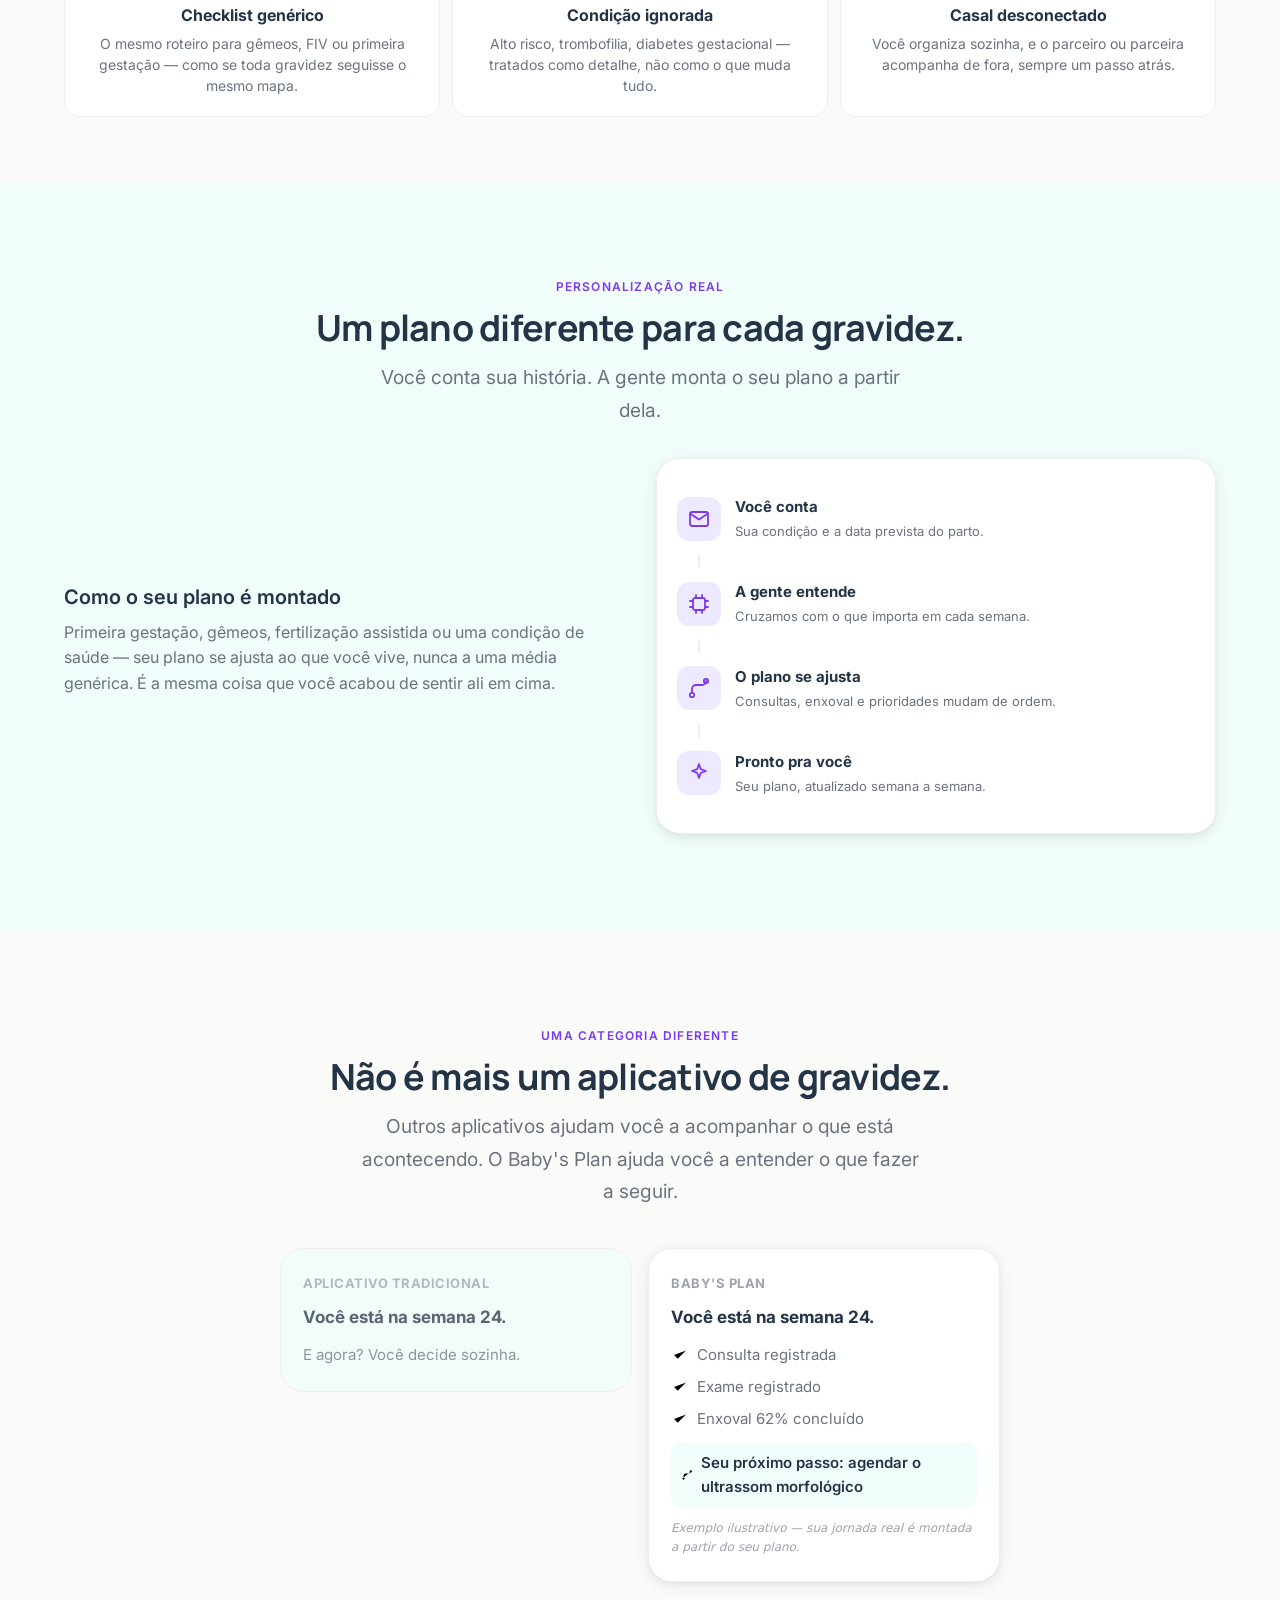
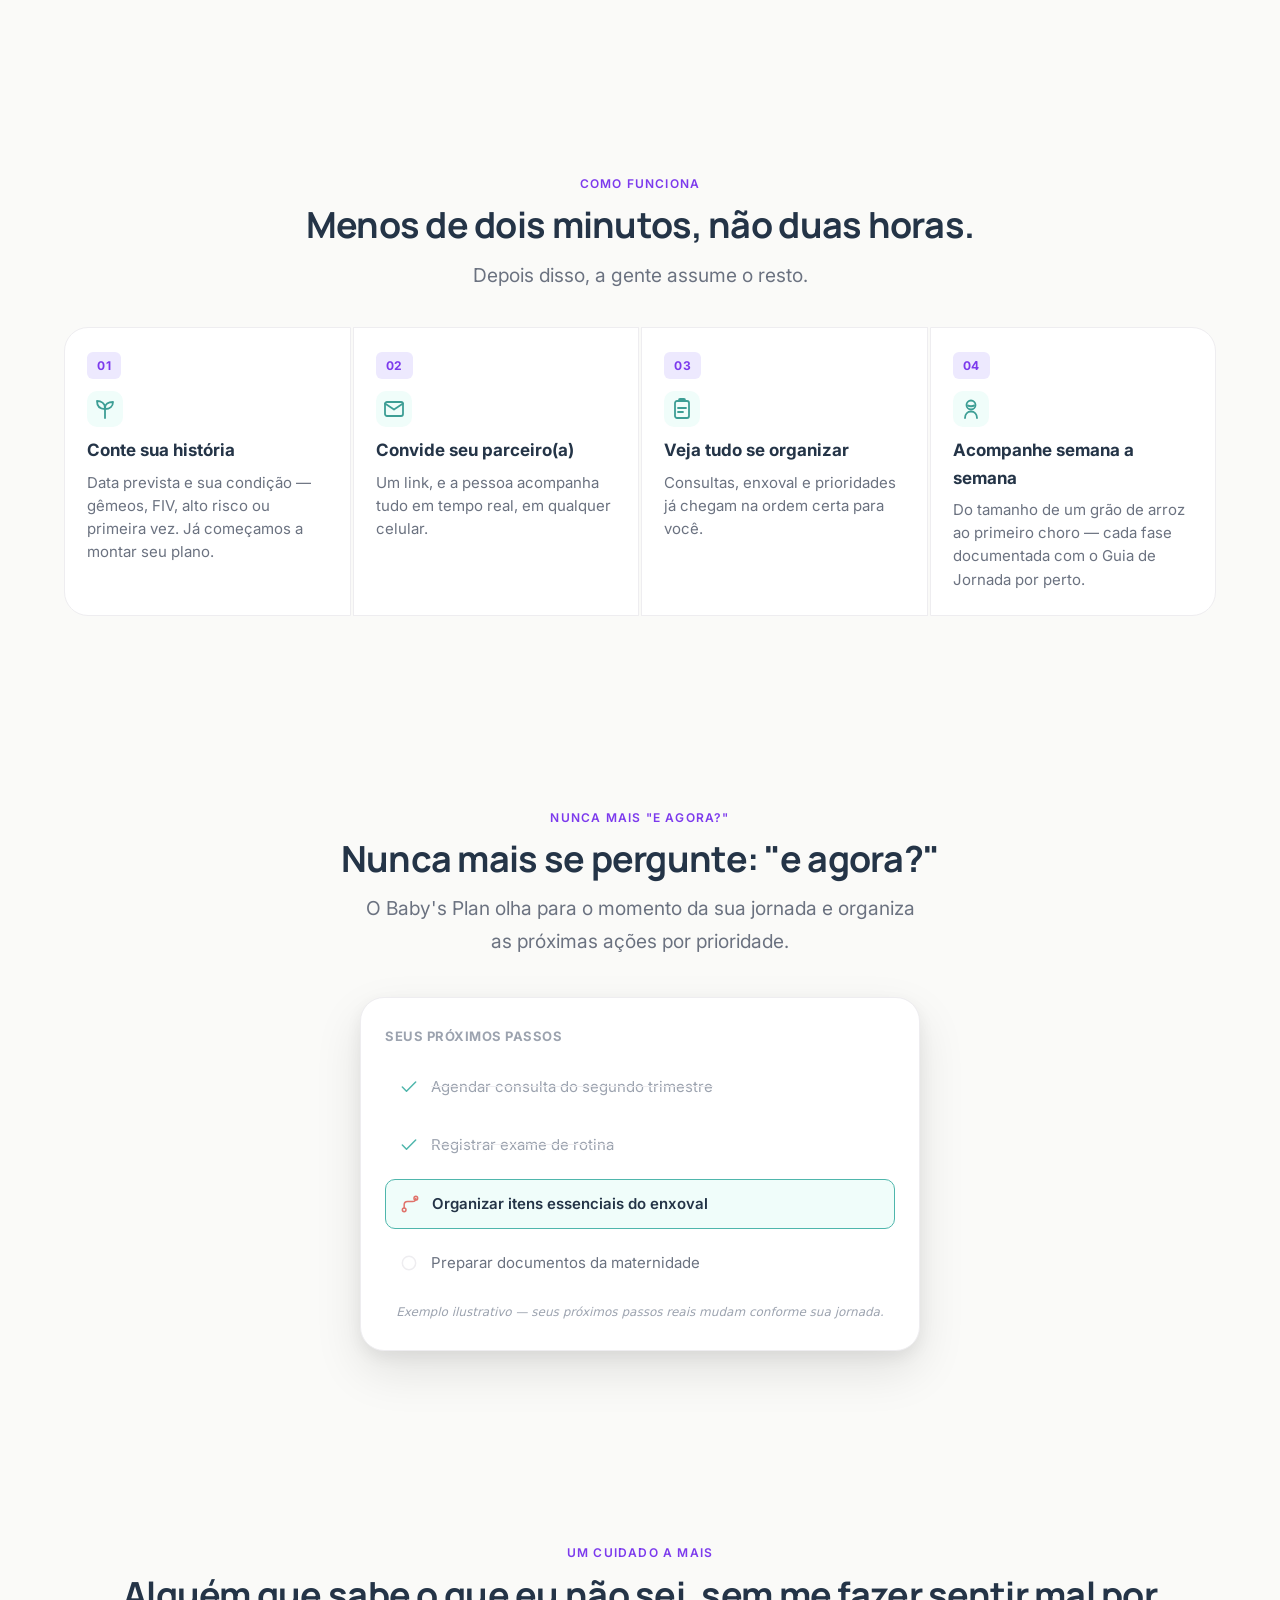
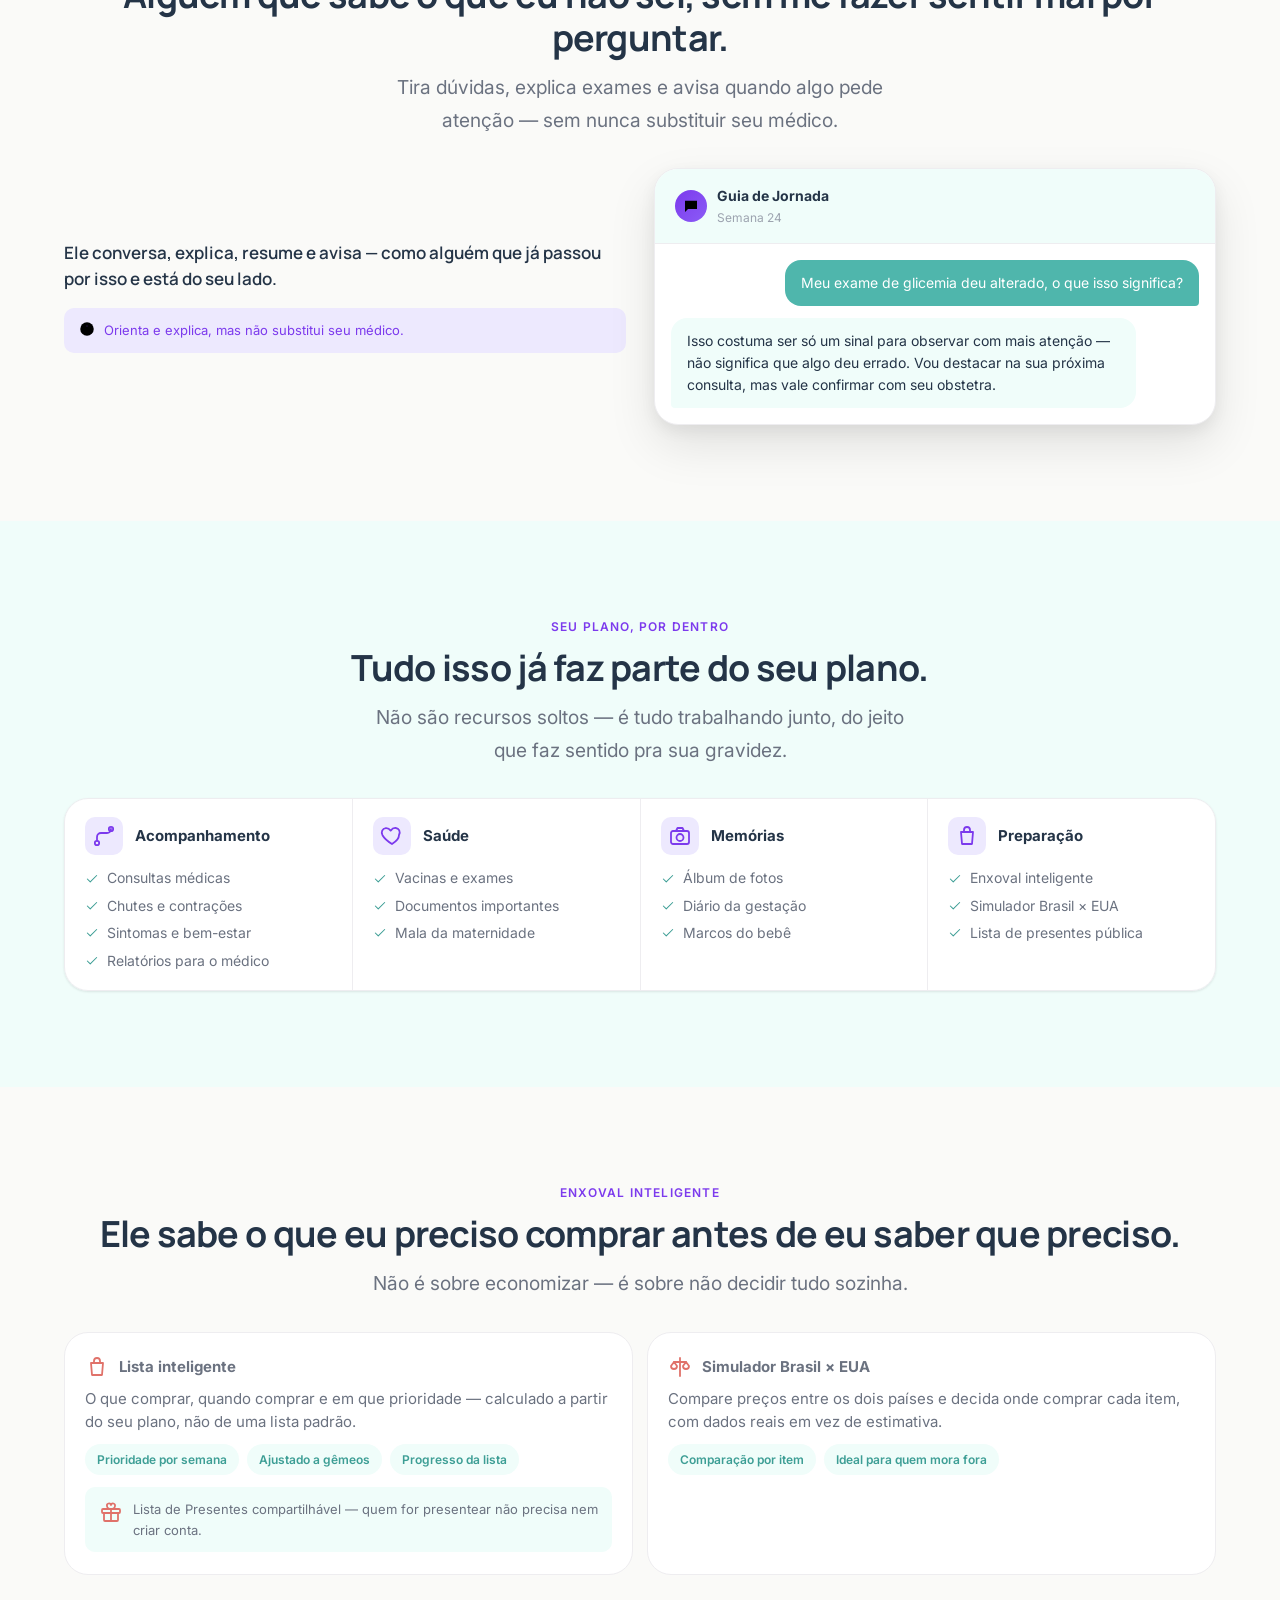
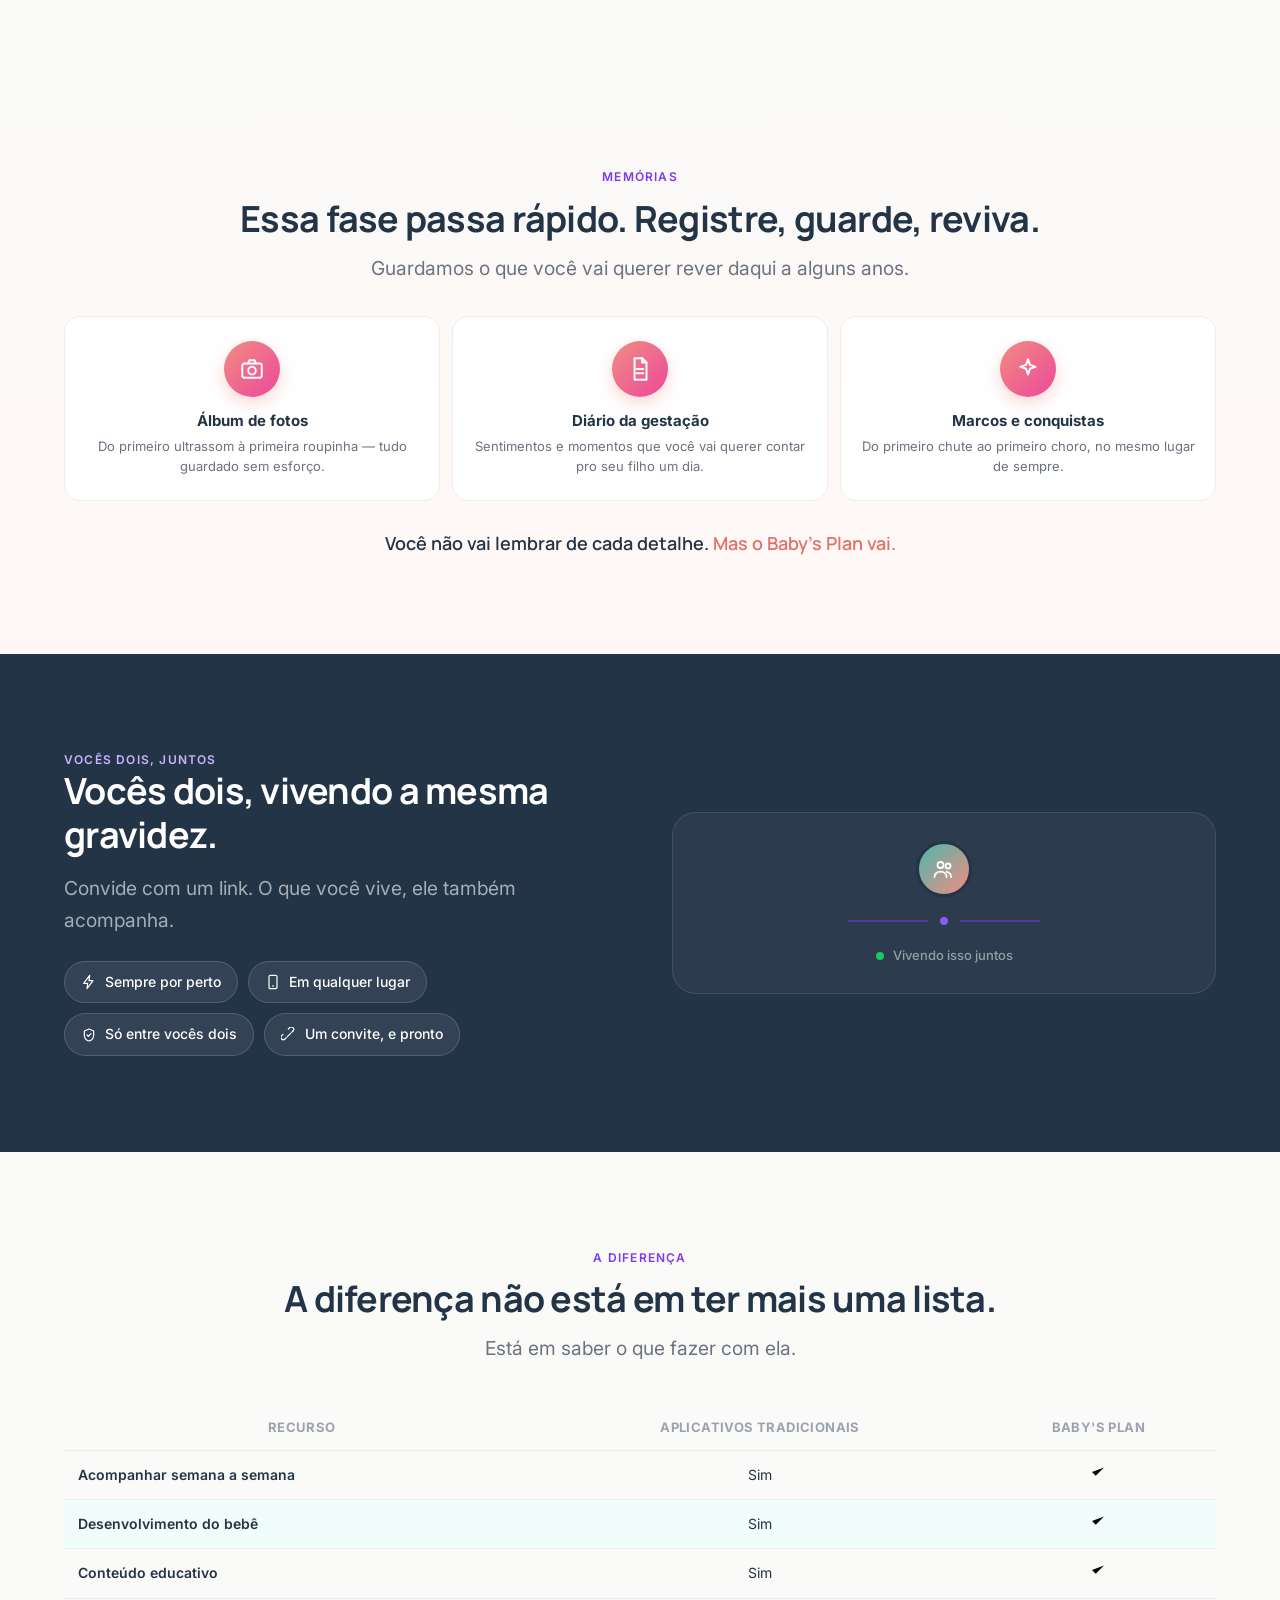
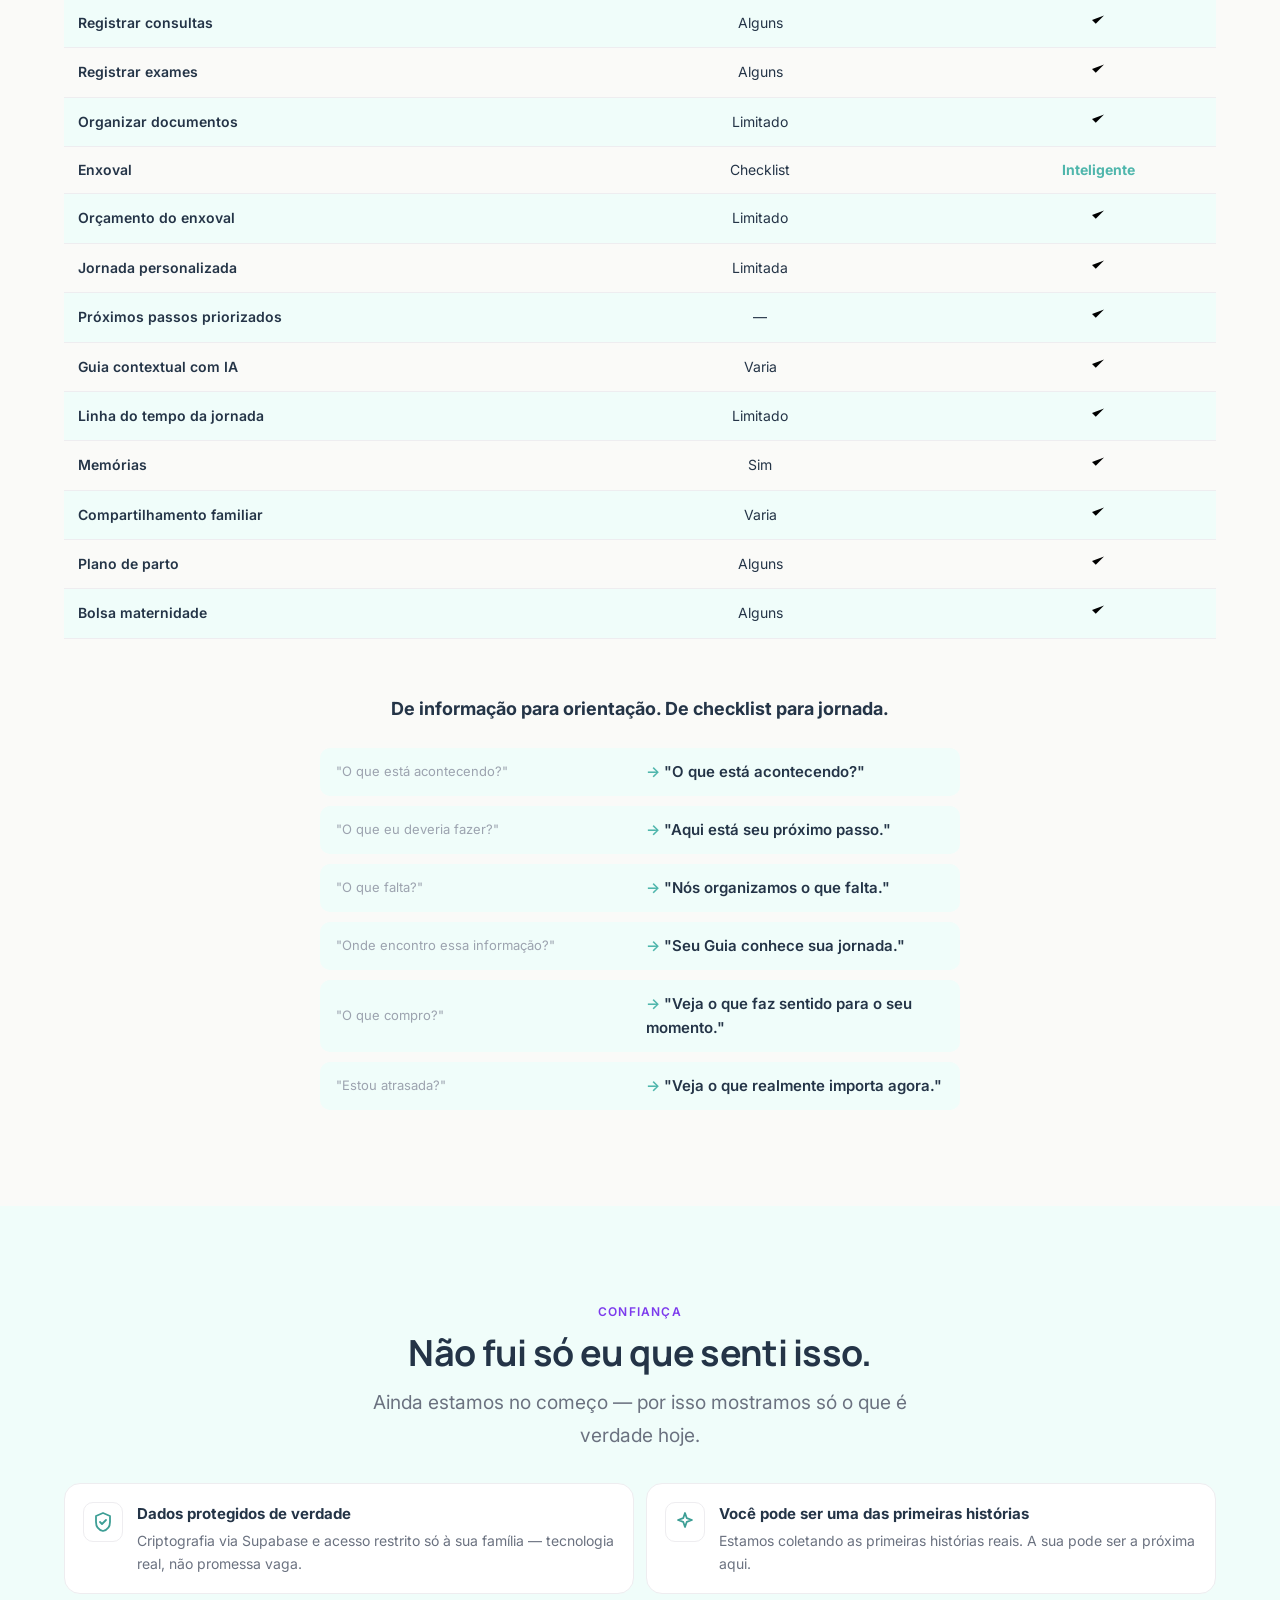
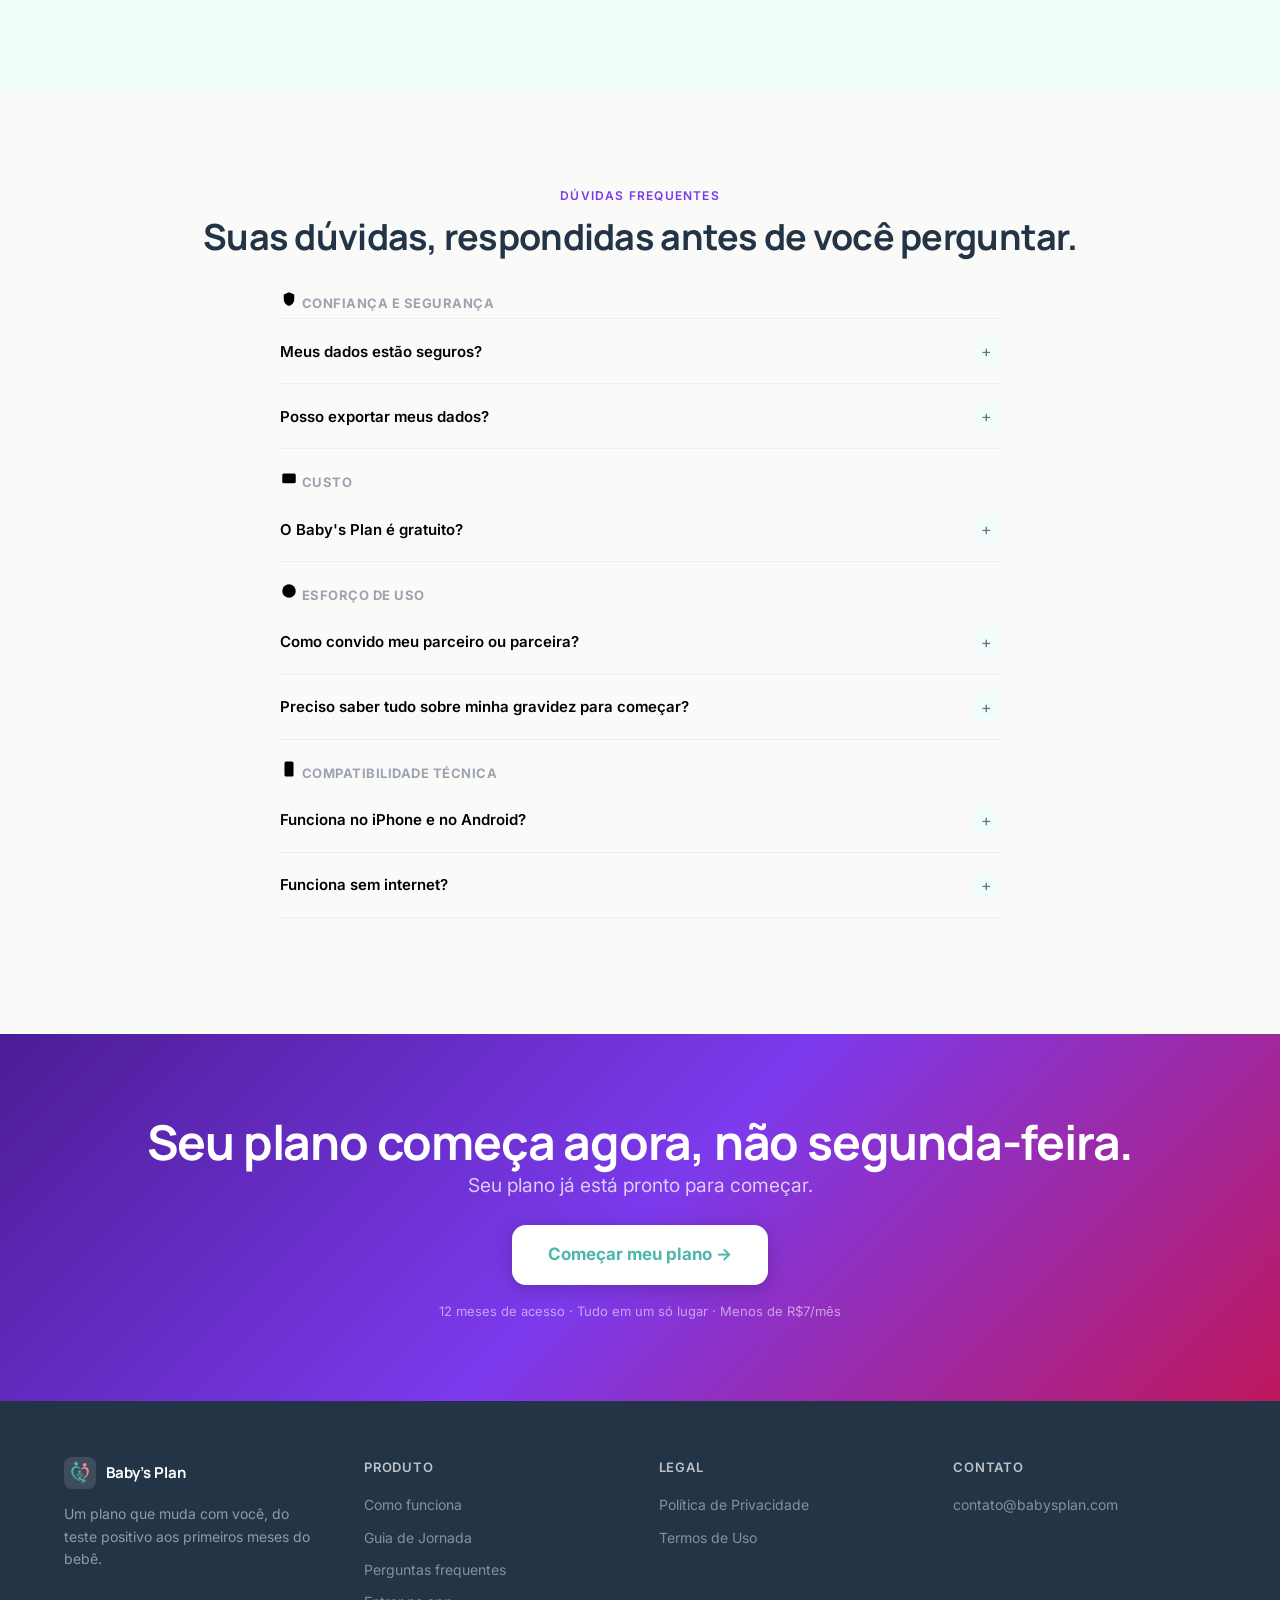
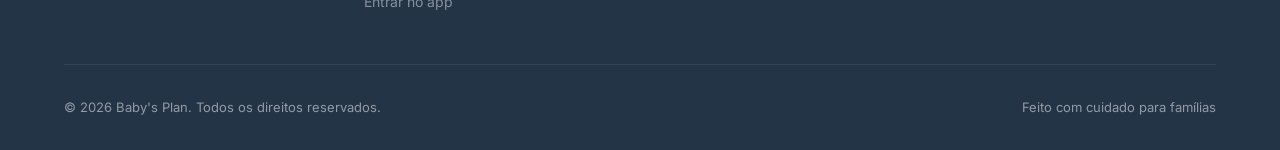
==== commit 9e6a2146: "fix(copy): remove promessa de acesso gratuito da Landing V3 Substitui "Grátis · Sem cartão de crédit" ====
--- a/index.html
+++ b/index.html
@@ -89,7 +89,7 @@
       {
         "@type": "Question",
         "name": "O Baby's Plan é gratuito?",
-        "acceptedAnswer": { "@type": "Answer", "text": "Sim. Hoje seu plano, o guia de apoio, o enxoval inteligente e a sincronização em casal são gratuitos, sem cartão de crédito." }
+        "acceptedAnswer": { "@type": "Answer", "text": "Não é gratuito. O Baby's Plan funciona com 12 meses de acesso completo por menos de R$7/mês — seu plano, o guia de apoio, o enxoval inteligente e a sincronização em casal, tudo em um só lugar." }
       },
       {
         "@type": "Question",
@@ -232,7 +232,7 @@
         </a>
       </div>
 
-      <p class="hero-note">Grátis · Sem cartão de crédito</p>
+      <p class="hero-note">12 meses de acesso · Tudo em um só lugar · Menos de R$7/mês</p>
     </div>
 
     <!-- Momento WOW: a Jornada se desenha ao vivo, sem cadastro -->
@@ -803,7 +803,7 @@
               <span class="faq-toggle" aria-hidden="true">+</span>
             </button>
             <div class="faq-answer" id="faq-panel-3" role="region" aria-labelledby="faq-btn-3">
-              <p>Sim. Hoje seu plano, o guia de apoio, o enxoval inteligente e a sincronização em casal são gratuitos, sem cartão de crédito.</p>
+              <p>Não é gratuito. O Baby's Plan funciona com 12 meses de acesso completo por menos de R$7/mês — seu plano, o guia de apoio, o enxoval inteligente e a sincronização em casal, tudo em um só lugar.</p>
             </div>
           </li>
         </ul>
@@ -868,7 +868,7 @@
     <a href="https://app.babysplan.com" class="btn btn-white btn-lg" data-analytics="cta_final_click">
       Começar meu plano →
     </a>
-    <p class="cta-note">Grátis · Sem cartão de crédito</p>
+    <p class="cta-note">12 meses de acesso · Tudo em um só lugar · Menos de R$7/mês</p>
   </div>
 </section>
 
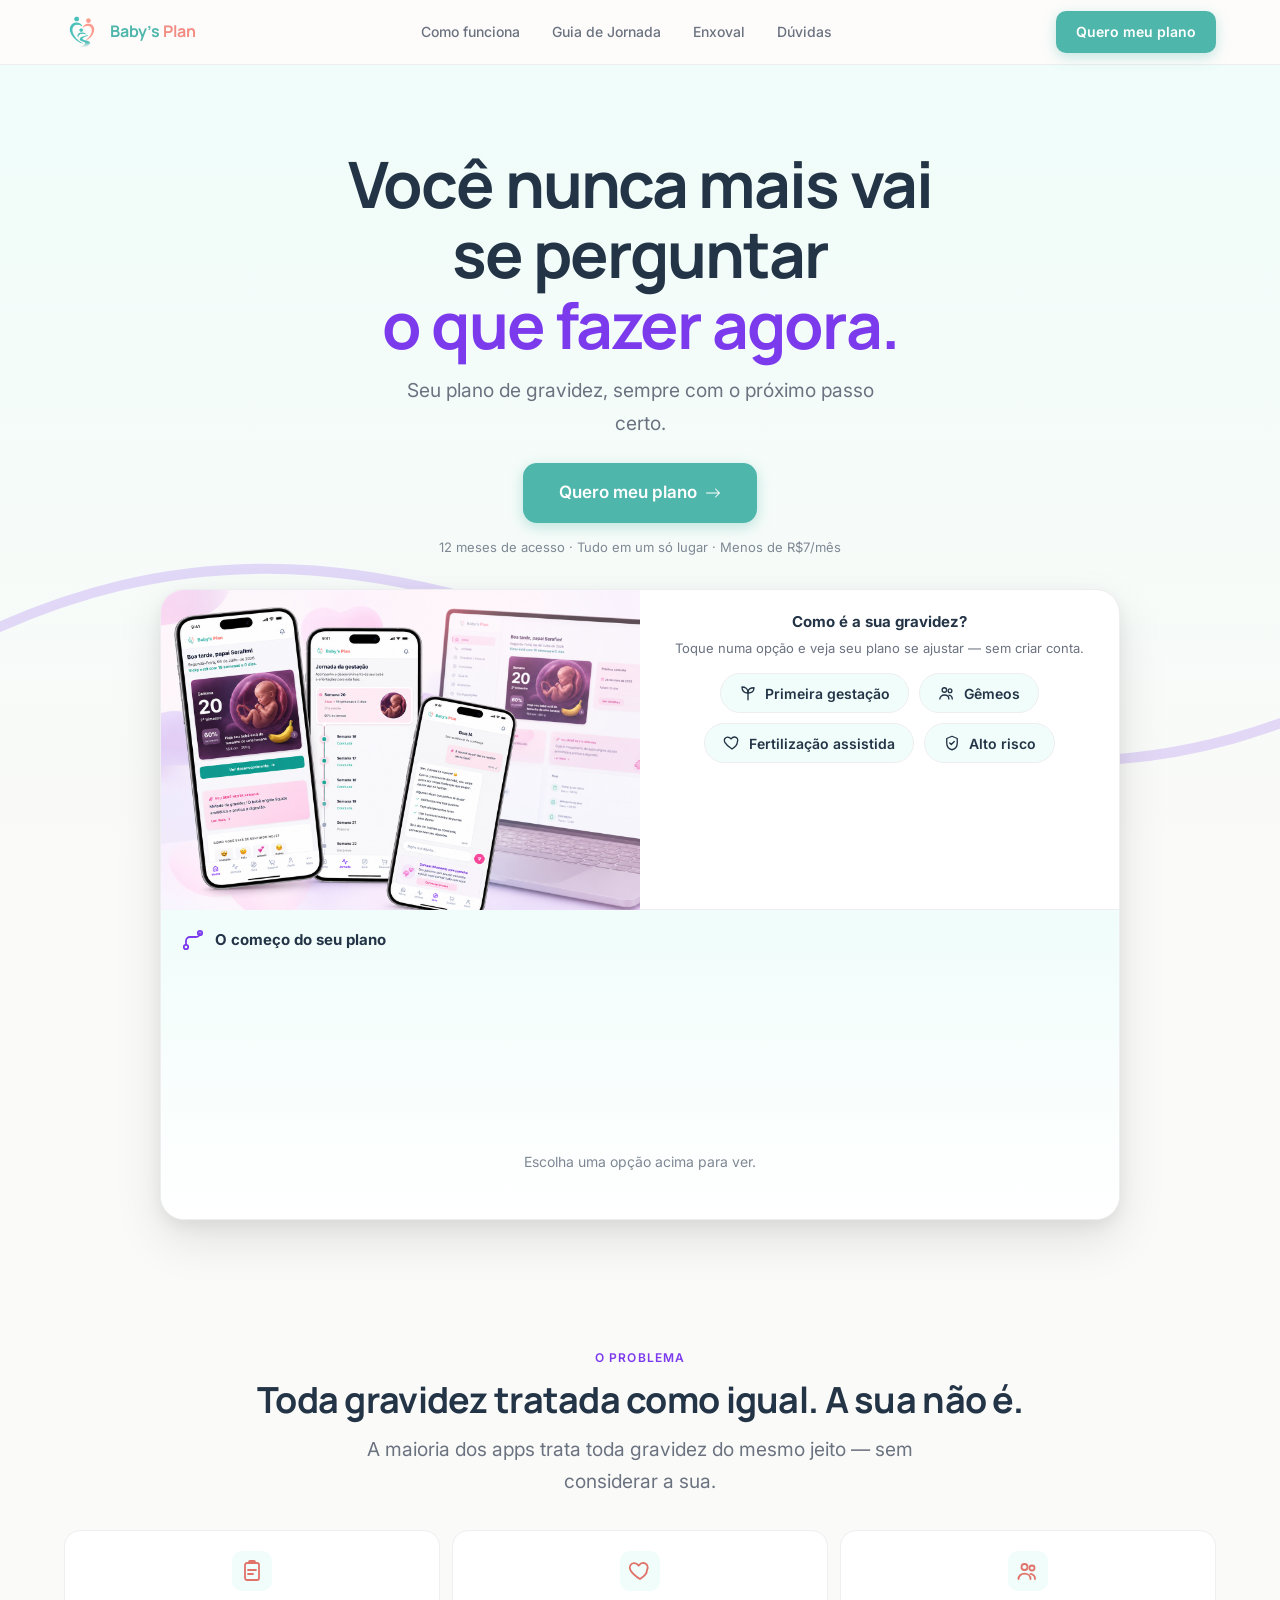
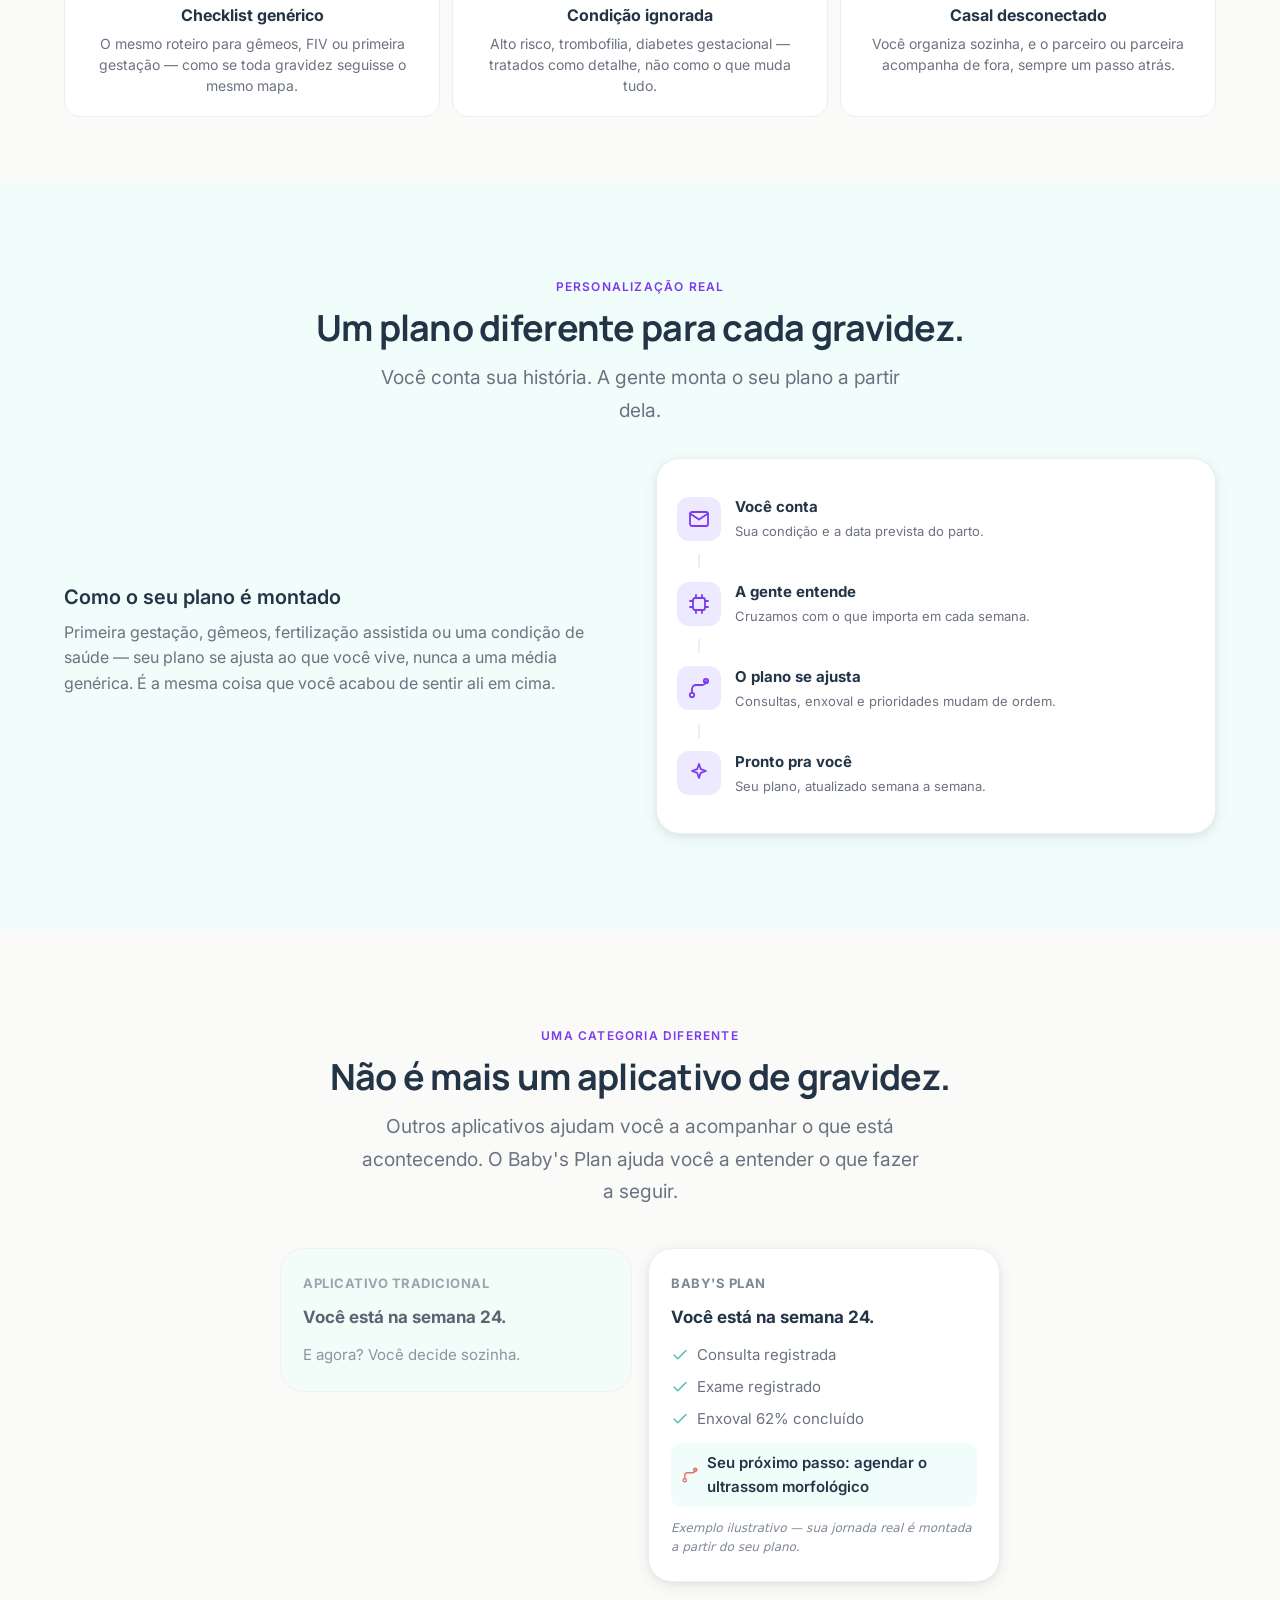
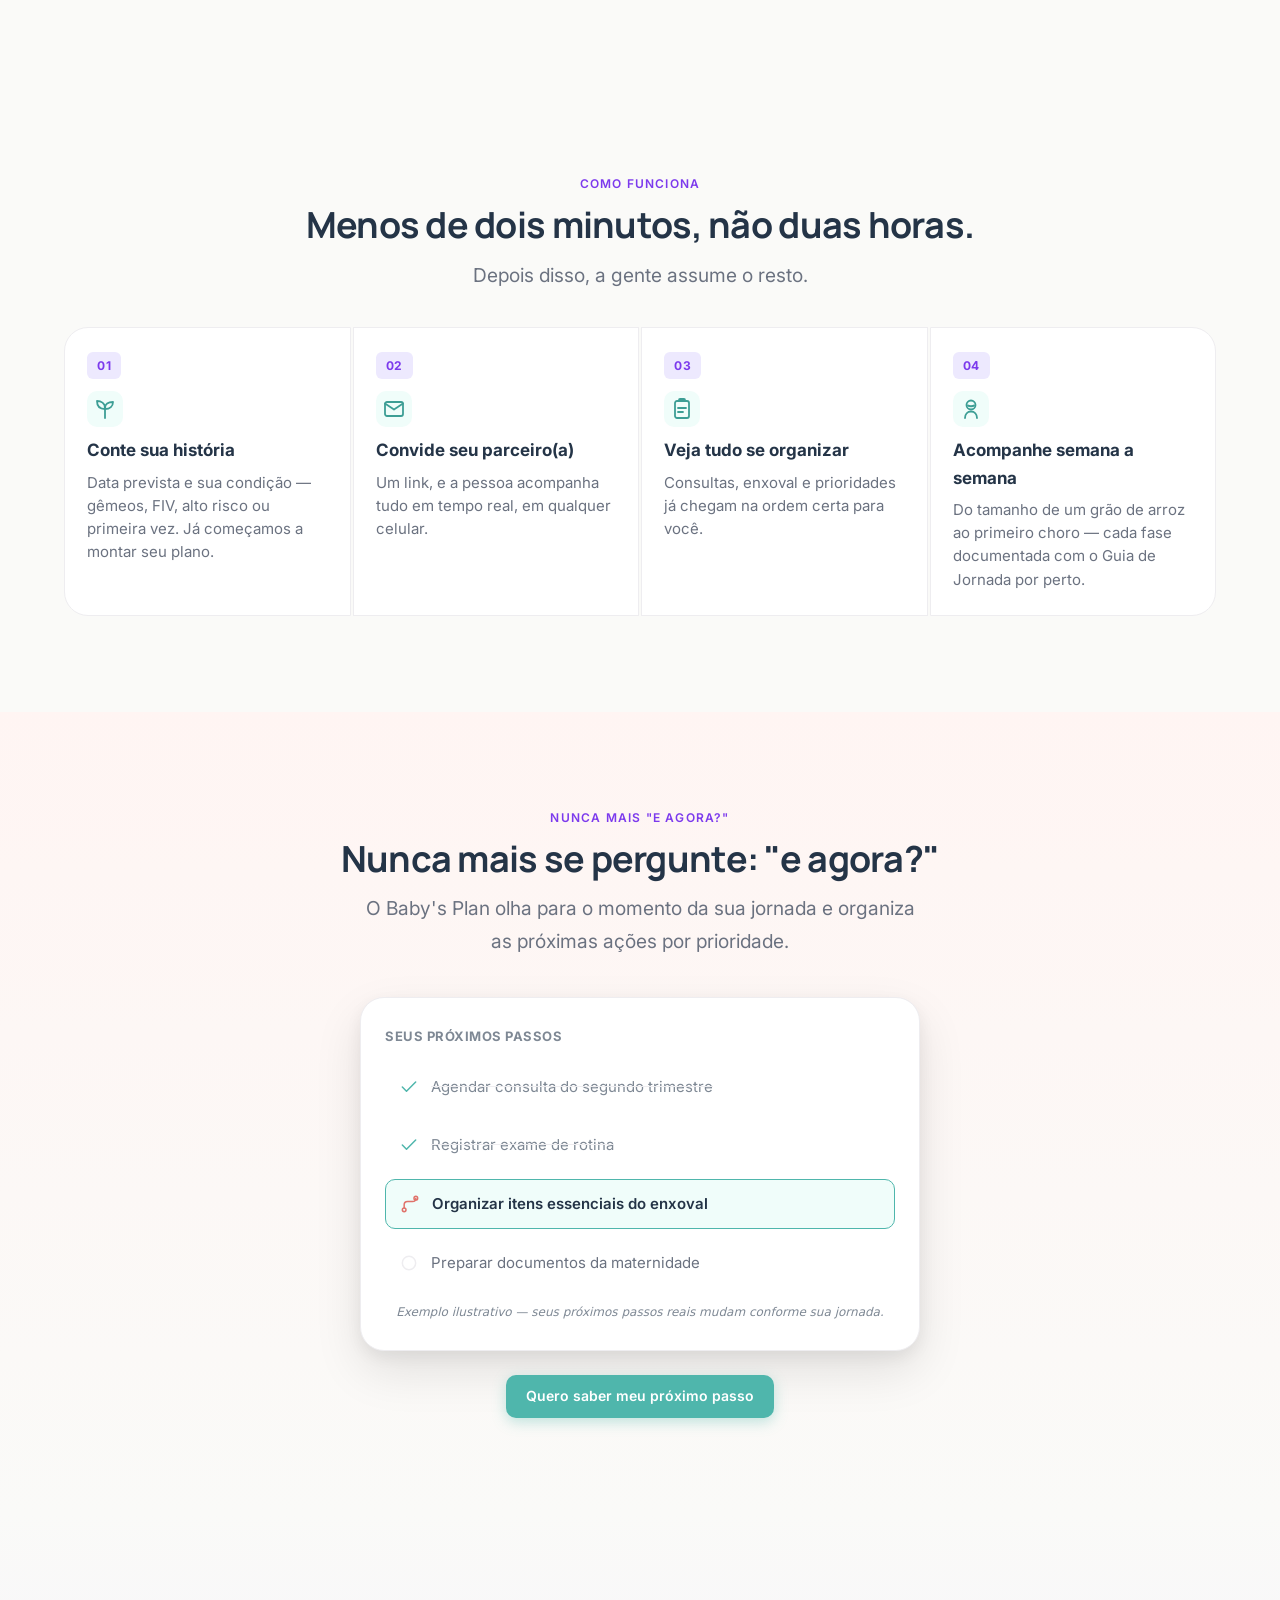
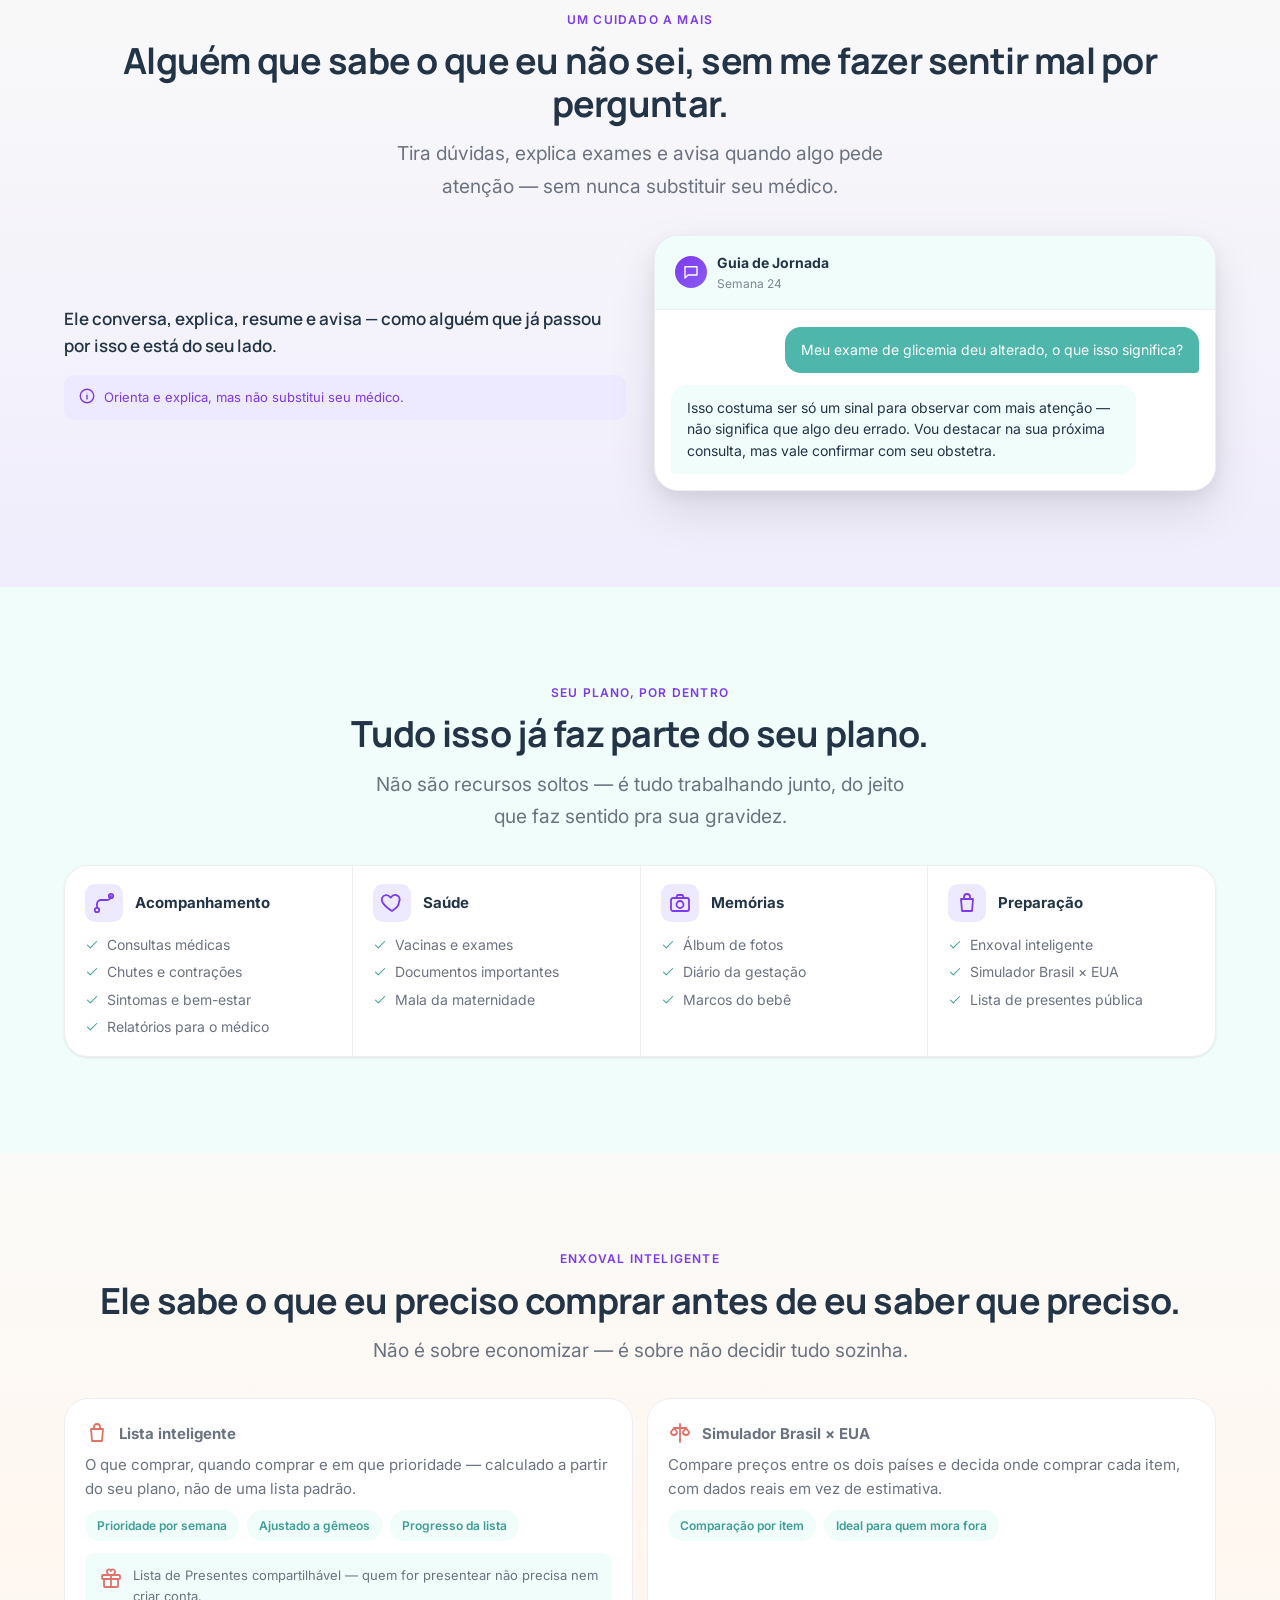
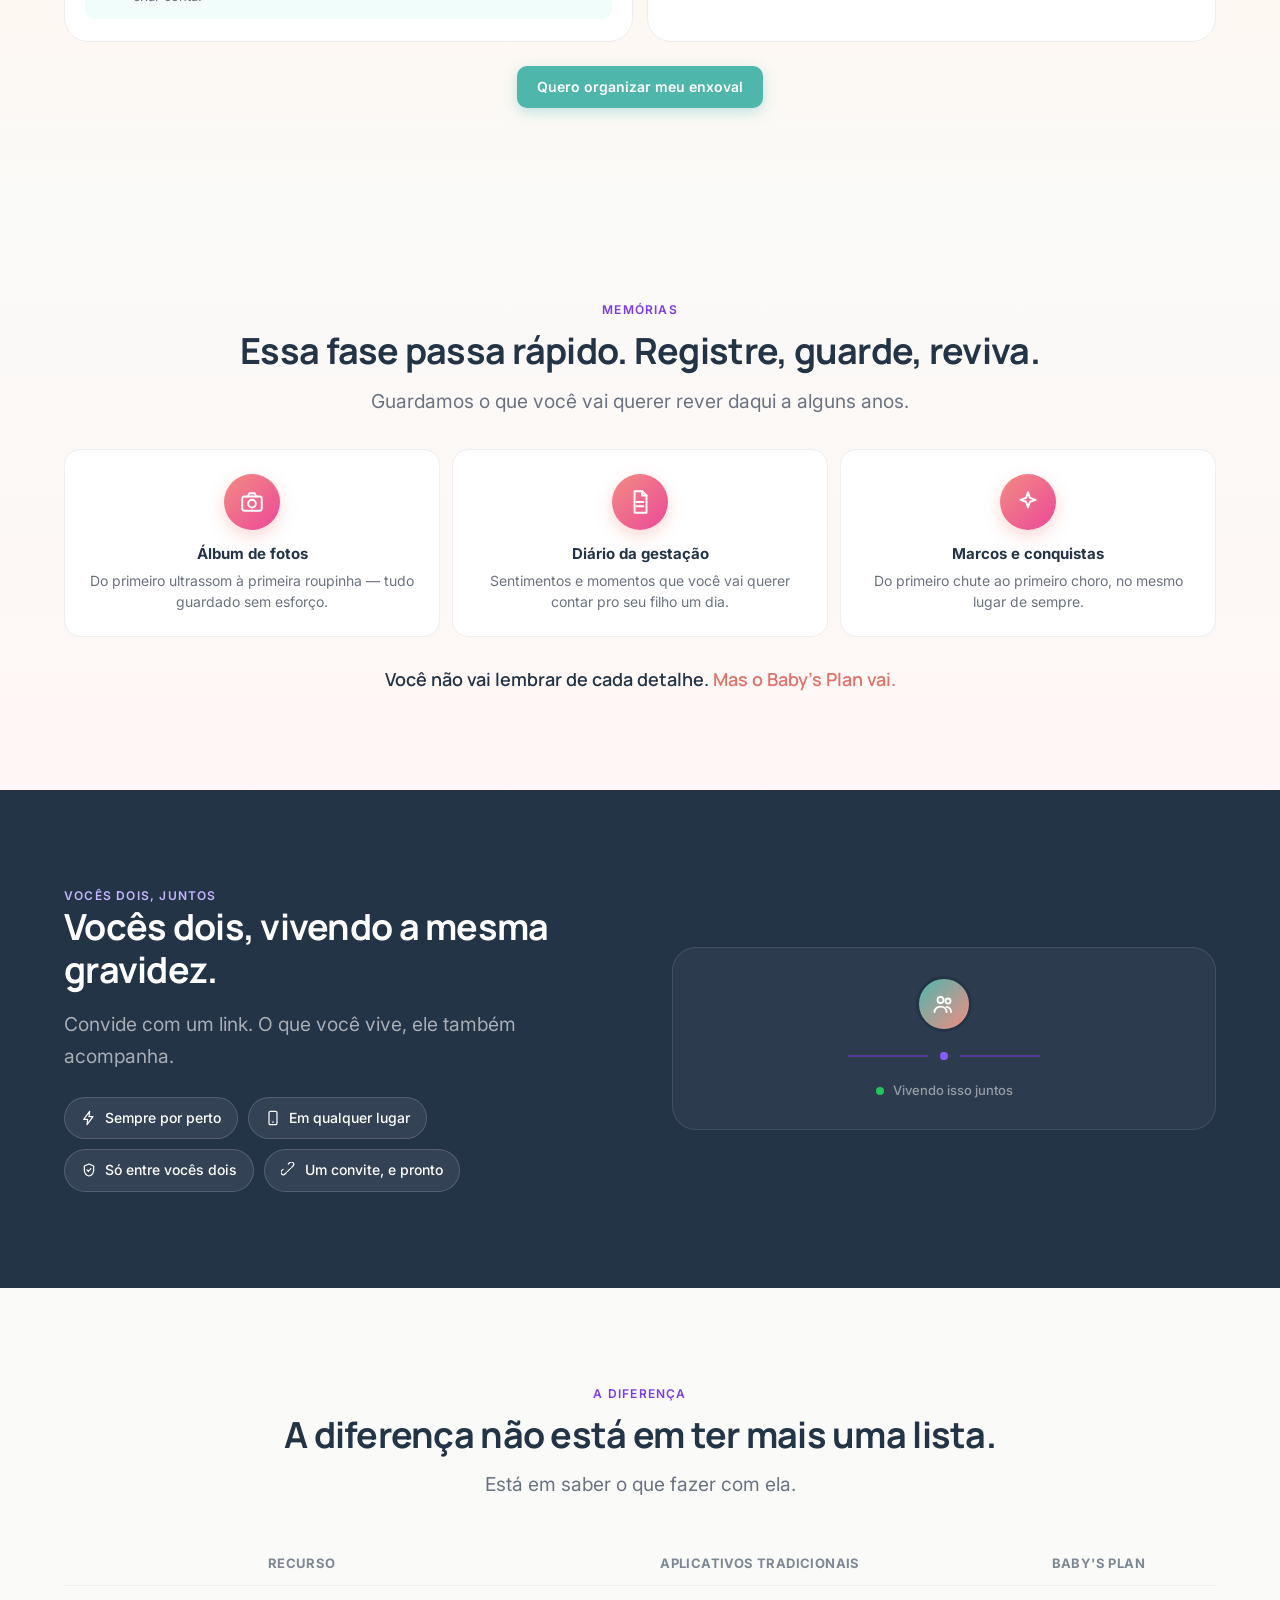
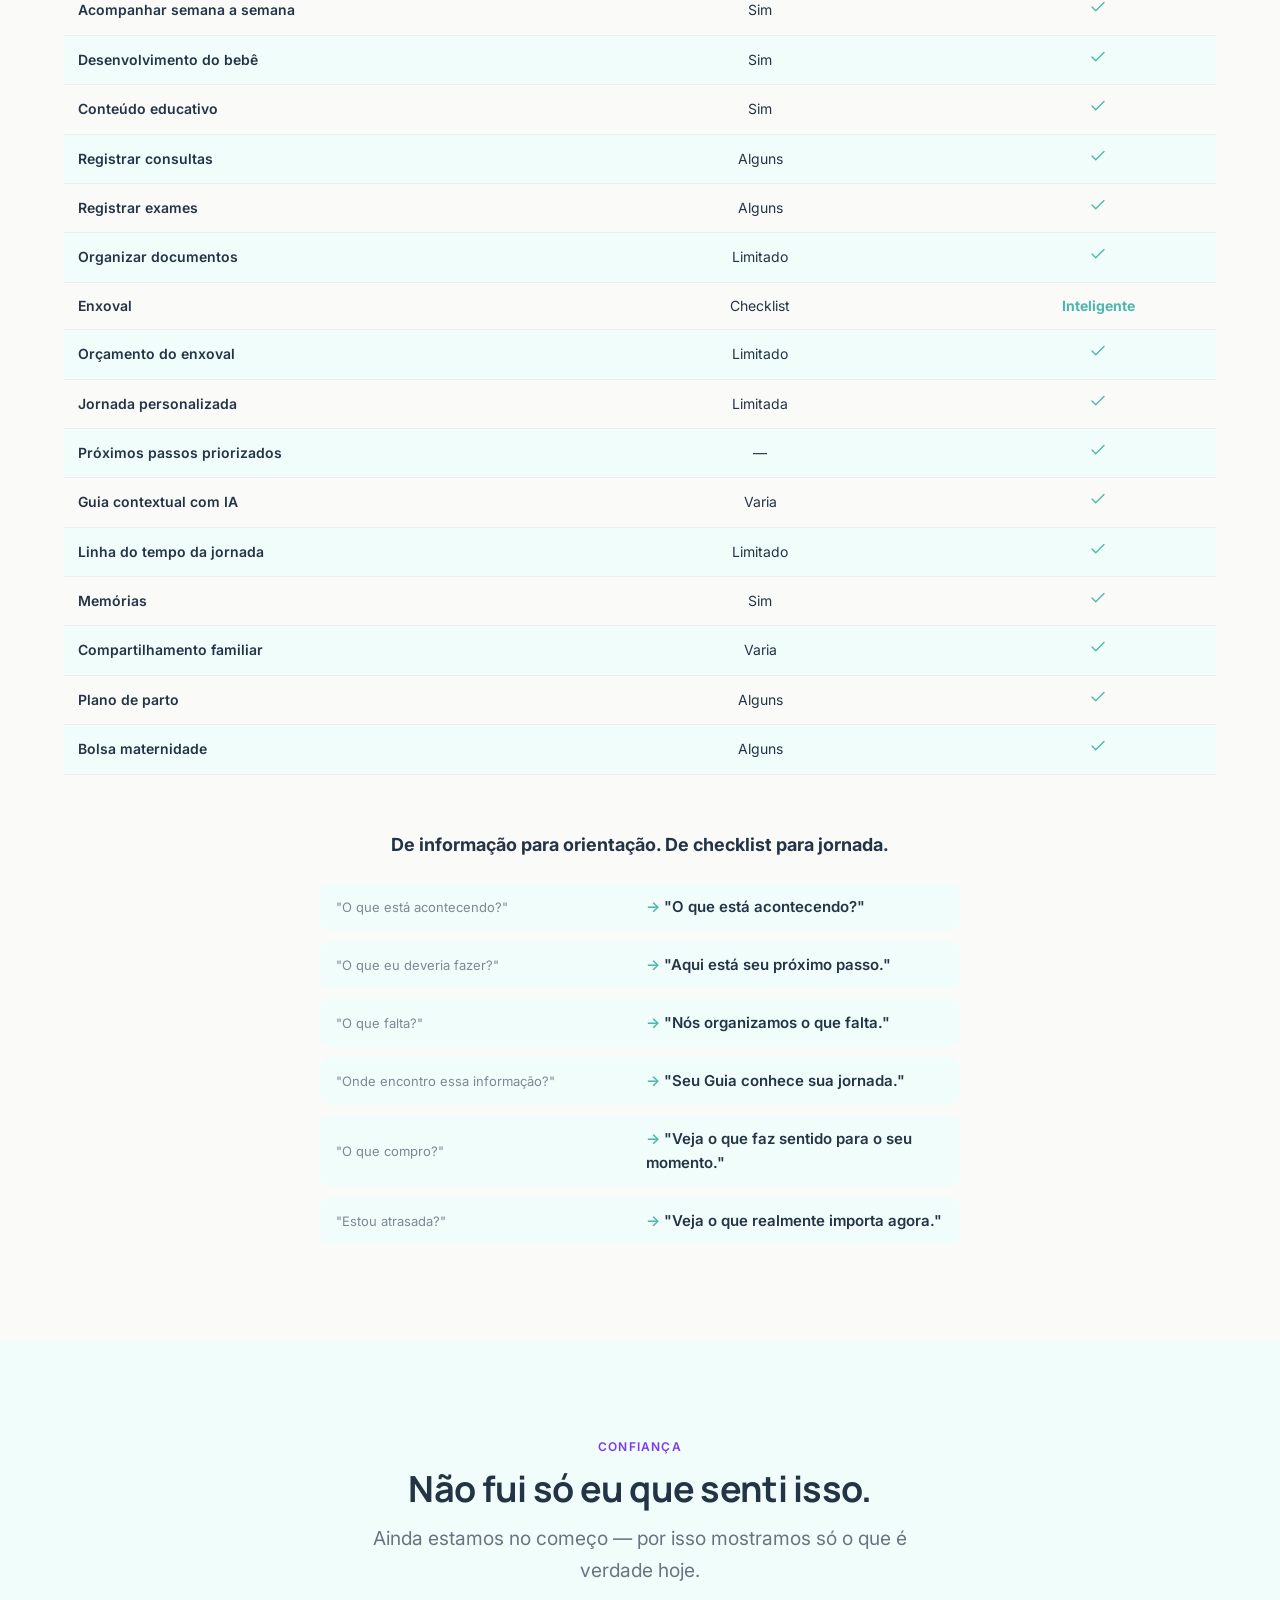
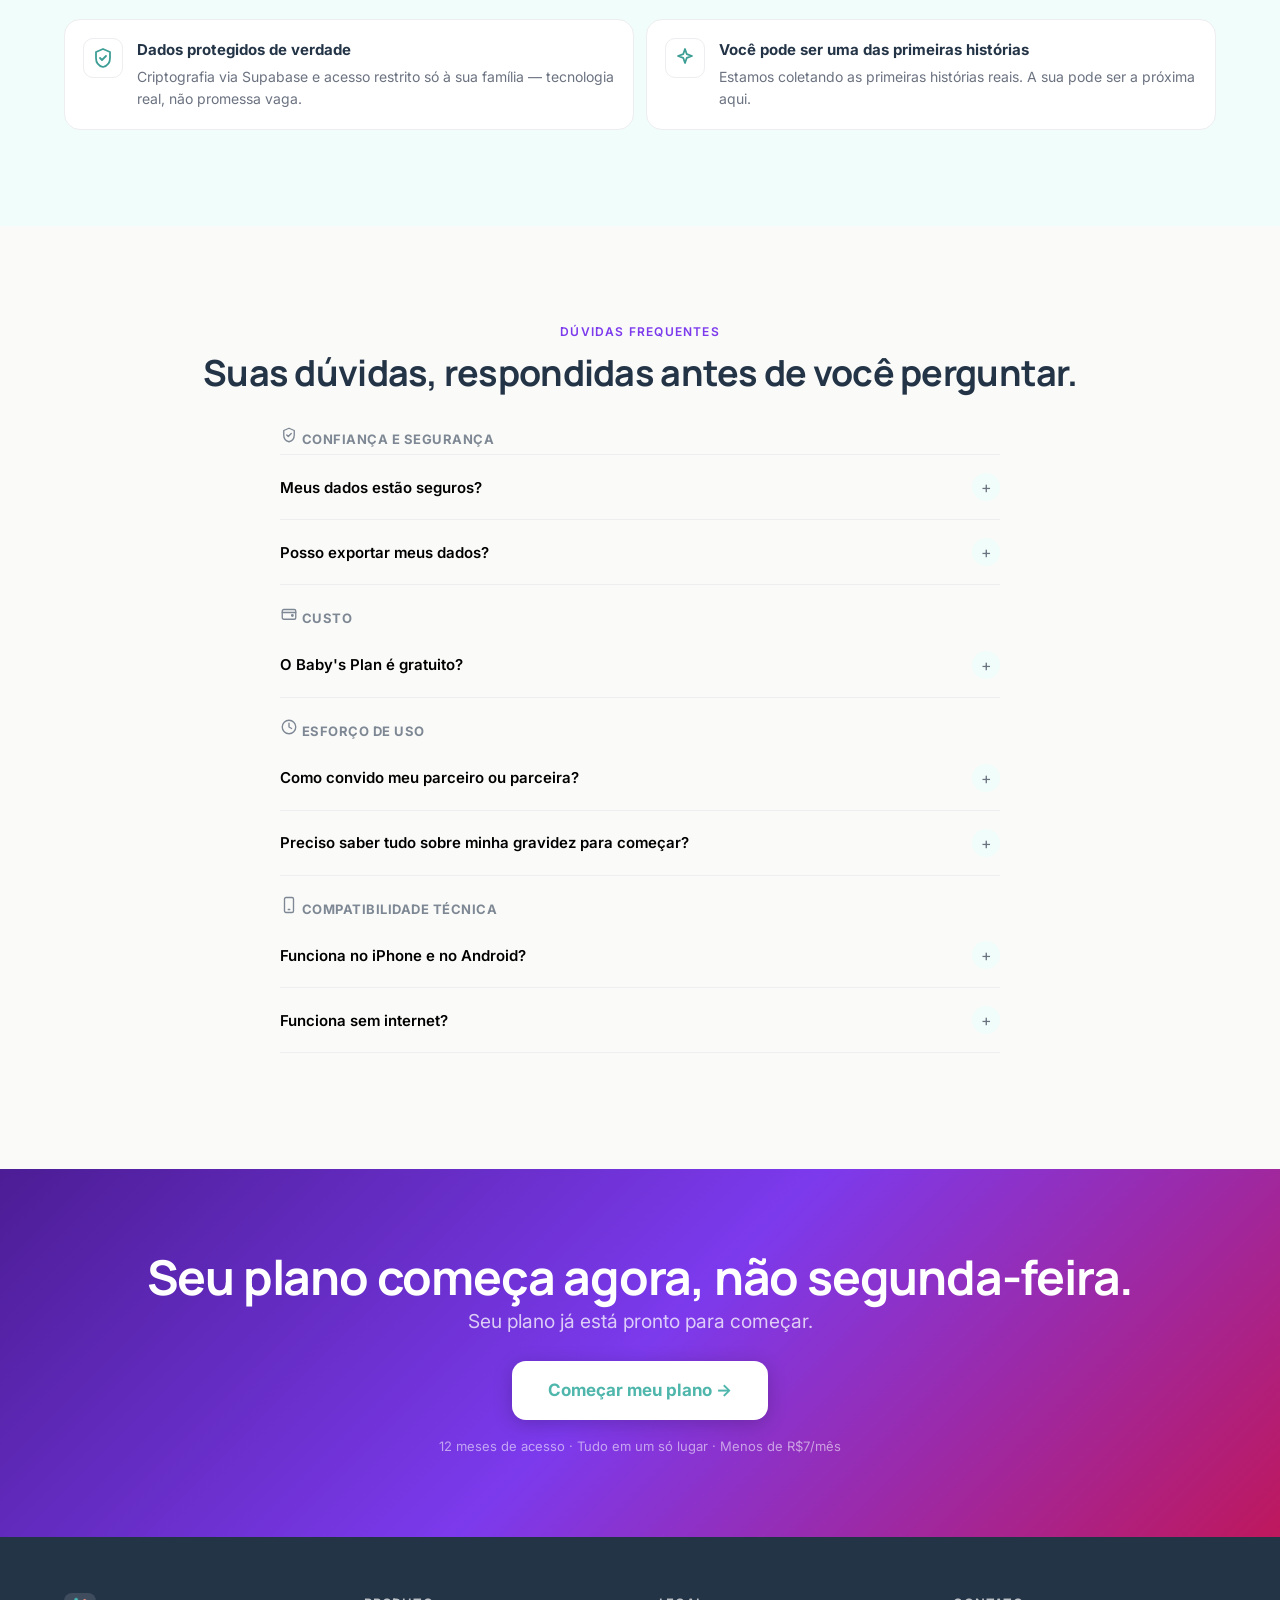
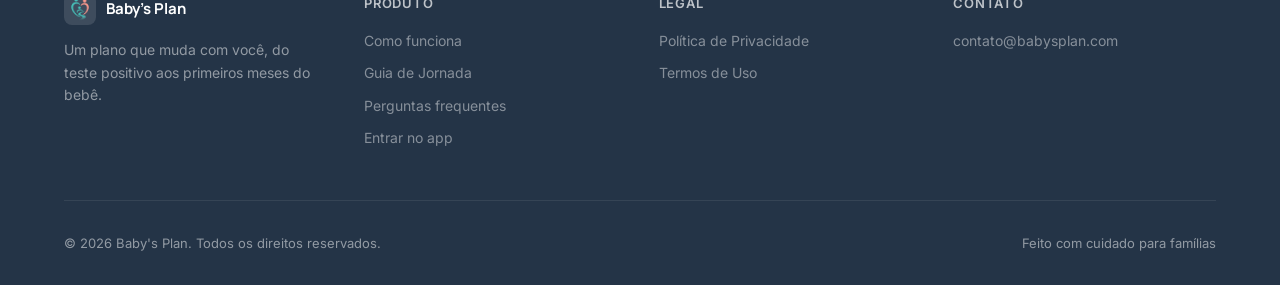
==== commit 9c3848d5: "feat(landing): publish complete V3 responsive experience - Responsive comparison table: stacked card" ====
--- a/index.html
+++ b/index.html
@@ -36,7 +36,7 @@
   <link rel="stylesheet" href="https://fonts.googleapis.com/css2?family=Inter:wght@400;500;600;700&family=Manrope:wght@600;700;800&display=swap" />
 
   <!-- Styles -->
-  <link rel="stylesheet" href="/css/style.css?v=5" />
+  <link rel="stylesheet" href="/css/style.css?v=7" />
 
   <!-- Favicon -->
   <link rel="icon" type="image/svg+xml" href="/favicon.svg" />
@@ -474,6 +474,12 @@
       </ul>
       <p class="missions-illustrative">Exemplo ilustrativo — seus próximos passos reais mudam conforme sua jornada.</p>
     </div>
+
+    <div class="section-cta" data-reveal>
+      <a href="https://app.babysplan.com" class="btn btn-primary btn-sm" data-analytics="missions_cta_click" data-analytics-source="proximos_passos">
+        Quero saber meu próximo passo
+      </a>
+    </div>
   </div>
 </section>
 
@@ -606,6 +612,12 @@
           <span class="layette-tag">Ideal para quem mora fora</span>
         </div>
       </div>
+    </div>
+
+    <div class="section-cta" data-reveal>
+      <a href="https://app.babysplan.com" class="btn btn-primary btn-sm" data-analytics="layette_cta_click" data-analytics-source="enxoval">
+        Quero organizar meu enxoval
+      </a>
     </div>
   </div>
 </section>
@@ -699,22 +711,22 @@
           </tr>
         </thead>
         <tbody>
-          <tr><th scope="row">Acompanhar semana a semana</th><td>Sim</td><td class="is-yes"><svg class="icon-sm" aria-hidden="true"><use href="#icon-check"/></svg></td></tr>
-          <tr><th scope="row">Desenvolvimento do bebê</th><td>Sim</td><td class="is-yes"><svg class="icon-sm" aria-hidden="true"><use href="#icon-check"/></svg></td></tr>
-          <tr><th scope="row">Conteúdo educativo</th><td>Sim</td><td class="is-yes"><svg class="icon-sm" aria-hidden="true"><use href="#icon-check"/></svg></td></tr>
-          <tr><th scope="row">Registrar consultas</th><td>Alguns</td><td class="is-yes"><svg class="icon-sm" aria-hidden="true"><use href="#icon-check"/></svg></td></tr>
-          <tr><th scope="row">Registrar exames</th><td>Alguns</td><td class="is-yes"><svg class="icon-sm" aria-hidden="true"><use href="#icon-check"/></svg></td></tr>
-          <tr><th scope="row">Organizar documentos</th><td>Limitado</td><td class="is-yes"><svg class="icon-sm" aria-hidden="true"><use href="#icon-check"/></svg></td></tr>
-          <tr><th scope="row">Enxoval</th><td>Checklist</td><td class="is-yes">Inteligente</td></tr>
-          <tr><th scope="row">Orçamento do enxoval</th><td>Limitado</td><td class="is-yes"><svg class="icon-sm" aria-hidden="true"><use href="#icon-check"/></svg></td></tr>
-          <tr><th scope="row">Jornada personalizada</th><td>Limitada</td><td class="is-yes"><svg class="icon-sm" aria-hidden="true"><use href="#icon-check"/></svg></td></tr>
-          <tr><th scope="row">Próximos passos priorizados</th><td>—</td><td class="is-yes"><svg class="icon-sm" aria-hidden="true"><use href="#icon-check"/></svg></td></tr>
-          <tr><th scope="row">Guia contextual com IA</th><td>Varia</td><td class="is-yes"><svg class="icon-sm" aria-hidden="true"><use href="#icon-check"/></svg></td></tr>
-          <tr><th scope="row">Linha do tempo da jornada</th><td>Limitado</td><td class="is-yes"><svg class="icon-sm" aria-hidden="true"><use href="#icon-check"/></svg></td></tr>
-          <tr><th scope="row">Memórias</th><td>Sim</td><td class="is-yes"><svg class="icon-sm" aria-hidden="true"><use href="#icon-check"/></svg></td></tr>
-          <tr><th scope="row">Compartilhamento familiar</th><td>Varia</td><td class="is-yes"><svg class="icon-sm" aria-hidden="true"><use href="#icon-check"/></svg></td></tr>
-          <tr><th scope="row">Plano de parto</th><td>Alguns</td><td class="is-yes"><svg class="icon-sm" aria-hidden="true"><use href="#icon-check"/></svg></td></tr>
-          <tr><th scope="row">Bolsa maternidade</th><td>Alguns</td><td class="is-yes"><svg class="icon-sm" aria-hidden="true"><use href="#icon-check"/></svg></td></tr>
+          <tr><th scope="row">Acompanhar semana a semana</th><td data-label="Aplicativos tradicionais">Sim</td><td class="is-yes" data-label="Baby's Plan"><svg class="icon-sm" aria-hidden="true"><use href="#icon-check"/></svg><span class="sr-only">Sim</span></td></tr>
+          <tr><th scope="row">Desenvolvimento do bebê</th><td data-label="Aplicativos tradicionais">Sim</td><td class="is-yes" data-label="Baby's Plan"><svg class="icon-sm" aria-hidden="true"><use href="#icon-check"/></svg><span class="sr-only">Sim</span></td></tr>
+          <tr><th scope="row">Conteúdo educativo</th><td data-label="Aplicativos tradicionais">Sim</td><td class="is-yes" data-label="Baby's Plan"><svg class="icon-sm" aria-hidden="true"><use href="#icon-check"/></svg><span class="sr-only">Sim</span></td></tr>
+          <tr><th scope="row">Registrar consultas</th><td data-label="Aplicativos tradicionais">Alguns</td><td class="is-yes" data-label="Baby's Plan"><svg class="icon-sm" aria-hidden="true"><use href="#icon-check"/></svg><span class="sr-only">Sim</span></td></tr>
+          <tr><th scope="row">Registrar exames</th><td data-label="Aplicativos tradicionais">Alguns</td><td class="is-yes" data-label="Baby's Plan"><svg class="icon-sm" aria-hidden="true"><use href="#icon-check"/></svg><span class="sr-only">Sim</span></td></tr>
+          <tr><th scope="row">Organizar documentos</th><td data-label="Aplicativos tradicionais">Limitado</td><td class="is-yes" data-label="Baby's Plan"><svg class="icon-sm" aria-hidden="true"><use href="#icon-check"/></svg><span class="sr-only">Sim</span></td></tr>
+          <tr><th scope="row">Enxoval</th><td data-label="Aplicativos tradicionais">Checklist</td><td class="is-yes" data-label="Baby's Plan">Inteligente</td></tr>
+          <tr><th scope="row">Orçamento do enxoval</th><td data-label="Aplicativos tradicionais">Limitado</td><td class="is-yes" data-label="Baby's Plan"><svg class="icon-sm" aria-hidden="true"><use href="#icon-check"/></svg><span class="sr-only">Sim</span></td></tr>
+          <tr><th scope="row">Jornada personalizada</th><td data-label="Aplicativos tradicionais">Limitada</td><td class="is-yes" data-label="Baby's Plan"><svg class="icon-sm" aria-hidden="true"><use href="#icon-check"/></svg><span class="sr-only">Sim</span></td></tr>
+          <tr><th scope="row">Próximos passos priorizados</th><td data-label="Aplicativos tradicionais">—</td><td class="is-yes" data-label="Baby's Plan"><svg class="icon-sm" aria-hidden="true"><use href="#icon-check"/></svg><span class="sr-only">Sim</span></td></tr>
+          <tr><th scope="row">Guia contextual com IA</th><td data-label="Aplicativos tradicionais">Varia</td><td class="is-yes" data-label="Baby's Plan"><svg class="icon-sm" aria-hidden="true"><use href="#icon-check"/></svg><span class="sr-only">Sim</span></td></tr>
+          <tr><th scope="row">Linha do tempo da jornada</th><td data-label="Aplicativos tradicionais">Limitado</td><td class="is-yes" data-label="Baby's Plan"><svg class="icon-sm" aria-hidden="true"><use href="#icon-check"/></svg><span class="sr-only">Sim</span></td></tr>
+          <tr><th scope="row">Memórias</th><td data-label="Aplicativos tradicionais">Sim</td><td class="is-yes" data-label="Baby's Plan"><svg class="icon-sm" aria-hidden="true"><use href="#icon-check"/></svg><span class="sr-only">Sim</span></td></tr>
+          <tr><th scope="row">Compartilhamento familiar</th><td data-label="Aplicativos tradicionais">Varia</td><td class="is-yes" data-label="Baby's Plan"><svg class="icon-sm" aria-hidden="true"><use href="#icon-check"/></svg><span class="sr-only">Sim</span></td></tr>
+          <tr><th scope="row">Plano de parto</th><td data-label="Aplicativos tradicionais">Alguns</td><td class="is-yes" data-label="Baby's Plan"><svg class="icon-sm" aria-hidden="true"><use href="#icon-check"/></svg><span class="sr-only">Sim</span></td></tr>
+          <tr><th scope="row">Bolsa maternidade</th><td data-label="Aplicativos tradicionais">Alguns</td><td class="is-yes" data-label="Baby's Plan"><svg class="icon-sm" aria-hidden="true"><use href="#icon-check"/></svg><span class="sr-only">Sim</span></td></tr>
         </tbody>
       </table>
     </div>
--- a/css/style.css
+++ b/css/style.css
@@ -15,7 +15,7 @@
   --border:     #EEEDF0;
   --text:       #243447;
   --text-muted: #6B7280;
-  --text-light: #9CA3AF;
+  --text-light: #7E8894;
   --teal:       #4FB6AC;
   --teal-dark:  #3D9E95;
   --coral:      #F28C82;
@@ -116,7 +116,7 @@
    é referenciado via <svg class="icon"><use href="#icon-x"/></svg> */
 .icon-sprite { display: none; }
 .icon { width: 24px; height: 24px; stroke: currentColor; fill: none; stroke-width: 1.8; stroke-linecap: round; stroke-linejoin: round; flex-shrink: 0; }
-.icon-sm { width: 18px; height: 18px; }
+.icon-sm { width: 18px; height: 18px; stroke: currentColor; fill: none; stroke-width: 1.8; stroke-linecap: round; stroke-linejoin: round; flex-shrink: 0; }
 .icon-lg { width: 32px; height: 32px; }
 
 /* ── Buttons ──────────────────────────────────────────────── */
@@ -166,6 +166,7 @@
 }
 .navbar-links a:hover { color: var(--text); }
 .navbar-cta { display: flex; align-items: center; gap: 12px; }
+.navbar-cta .btn-primary { display: none; }
 .navbar-menu-btn {
   display: flex; align-items: center; justify-content: center;
   width: 40px; height: 40px; color: var(--text-muted);
@@ -327,6 +328,9 @@
 }
 
 /* ── Smart Missions / Próximo Passo ──────────────────────── */
+.missions-section {
+  background: linear-gradient(180deg, #FFF5F3 0%, var(--bg) 100%);
+}
 .missions-panel {
   max-width: 560px; margin: 40px auto 0;
   background: var(--white); border: 1px solid var(--border);
@@ -413,7 +417,10 @@
 .step-desc { font-size: 0.9375rem; color: var(--text-muted); line-height: 1.55; }
 
 /* ── Guia de Jornada (IA / Copiloto) ──────────────────────── */
-.guide-section { overflow: hidden; }
+.guide-section {
+  overflow: hidden;
+  background: linear-gradient(180deg, var(--bg) 0%, var(--violet-light) 130%);
+}
 .guide-grid { display: grid; grid-template-columns: 1fr; gap: 28px; align-items: center; margin-top: 32px; }
 .guide-lead {
   font-size: 1.0625rem; color: var(--text); line-height: 1.55;
@@ -498,7 +505,10 @@
 .platform-item .icon { width: 14px; height: 14px; color: var(--teal-dark); }
 
 /* ── Enxoval ──────────────────────────────────────────────── */
-.layette-section { overflow: hidden; }
+.layette-section {
+  overflow: hidden;
+  background: linear-gradient(180deg, var(--bg) 0%, #FFF7F0 60%, var(--bg) 100%);
+}
 .layette-grid { display: grid; grid-template-columns: 1fr; gap: 14px; margin-top: 32px; }
 .layette-block {
   background: var(--white); border: 1px solid var(--border);
@@ -538,7 +548,7 @@
 }
 .memory-icon .icon { width: 26px; height: 26px; }
 .memory-title { font-size: 0.9375rem; font-weight: 700; margin-bottom: 4px; }
-.memory-desc { font-size: 0.8125rem; color: var(--text-muted); line-height: 1.5; }
+.memory-desc { font-size: 0.875rem; color: var(--text-muted); line-height: 1.5; }
 .memories-line {
   text-align: center; margin-top: 28px; font-size: 1.125rem;
   font-weight: 600; color: var(--text); font-family: 'Manrope', sans-serif;
@@ -597,8 +607,8 @@
 }
 
 /* ── Quadro Comparativo ───────────────────────────────────── */
-.compare-table-wrap { margin-top: 40px; overflow-x: auto; }
-.compare-table { width: 100%; border-collapse: collapse; min-width: 480px; }
+.compare-table-wrap { margin-top: 40px; }
+.compare-table { width: 100%; border-collapse: collapse; }
 .compare-table th, .compare-table td {
   padding: 12px 14px; text-align: center; font-size: .875rem;
   border-bottom: 1px solid var(--border);
@@ -608,6 +618,43 @@
 .compare-table td.is-yes { color: var(--teal); font-weight: 700; }
 .compare-table td.is-yes .icon-sm { color: var(--teal); }
 .compare-table tbody tr:nth-child(even) { background: var(--bg-subtle); }
+
+/* Abaixo de 768px: a tabela vira uma lista de cartões empilhados
+   em vez de rolar horizontalmente. Mantém o <table> semântico —
+   só a apresentação visual muda via CSS. Cada <td> ganha um rótulo
+   visual (::before, a partir de data-label) e o texto real (ou o
+   .sr-only ao lado do ícone) garante que leitores de tela sempre
+   tenham "Recurso → coluna → valor" na ordem certa. */
+@media (max-width: 767px) {
+  .compare-table thead { display: none; }
+  .compare-table, .compare-table tbody, .compare-table tr, .compare-table th, .compare-table td {
+    display: block; width: 100%;
+  }
+  .compare-table tbody tr {
+    background: var(--white); border: 1px solid var(--border);
+    border-radius: var(--radius); margin-bottom: 10px; overflow: hidden;
+  }
+  .compare-table tbody tr:nth-child(even) { background: var(--white); }
+  .compare-table th[scope="row"] {
+    padding: 14px 16px 8px; font-size: .9375rem; border-bottom: none;
+  }
+  .compare-table td {
+    display: flex; align-items: center; justify-content: space-between;
+    gap: 12px; padding: 8px 16px; text-align: right;
+    border-bottom: 1px solid var(--border);
+  }
+  .compare-table td:last-child { border-bottom: none; padding-bottom: 14px; }
+  .compare-table td::before {
+    content: attr(data-label);
+    text-align: left; font-size: .75rem; font-weight: 600;
+    text-transform: uppercase; letter-spacing: .03em; color: var(--text-light);
+  }
+}
+
+@media (min-width: 768px) {
+  .compare-table-wrap { overflow-x: auto; }
+  .compare-table { min-width: 480px; }
+}
 
 .compare-shift { max-width: 640px; margin: 56px auto 0; text-align: center; }
 .compare-shift-lead { font-size: 1.125rem; font-weight: 700; margin-bottom: 24px; }
@@ -730,6 +777,9 @@
 .legal-page ul { padding-left: 24px; margin-bottom: 14px; }
 .legal-page ul li { color: var(--text-muted); margin-bottom: 8px; line-height: 1.7; list-style: disc; }
 .legal-page a { color: var(--violet); text-decoration: underline; }
+
+/* ── CTA contextual de seção (Smart Missions, Enxoval) ─────── */
+.section-cta { text-align: center; margin-top: 24px; }
 
 /* ── Section headers ──────────────────────────────────────── */
 .section-header { margin-bottom: 0; }
@@ -778,6 +828,7 @@
 @media (min-width: 768px) {
   .navbar-links { display: flex; align-items: center; gap: 32px; }
   .navbar-menu-btn { display: none; }
+  .navbar-cta .btn-primary { display: inline-flex; }
   .footer-top { flex-direction: row; align-items: flex-start; }
   .footer-cols { flex: 1; grid-template-columns: repeat(3, 1fr); }
   .footer-bottom { flex-direction: row; justify-content: space-between; text-align: left; }
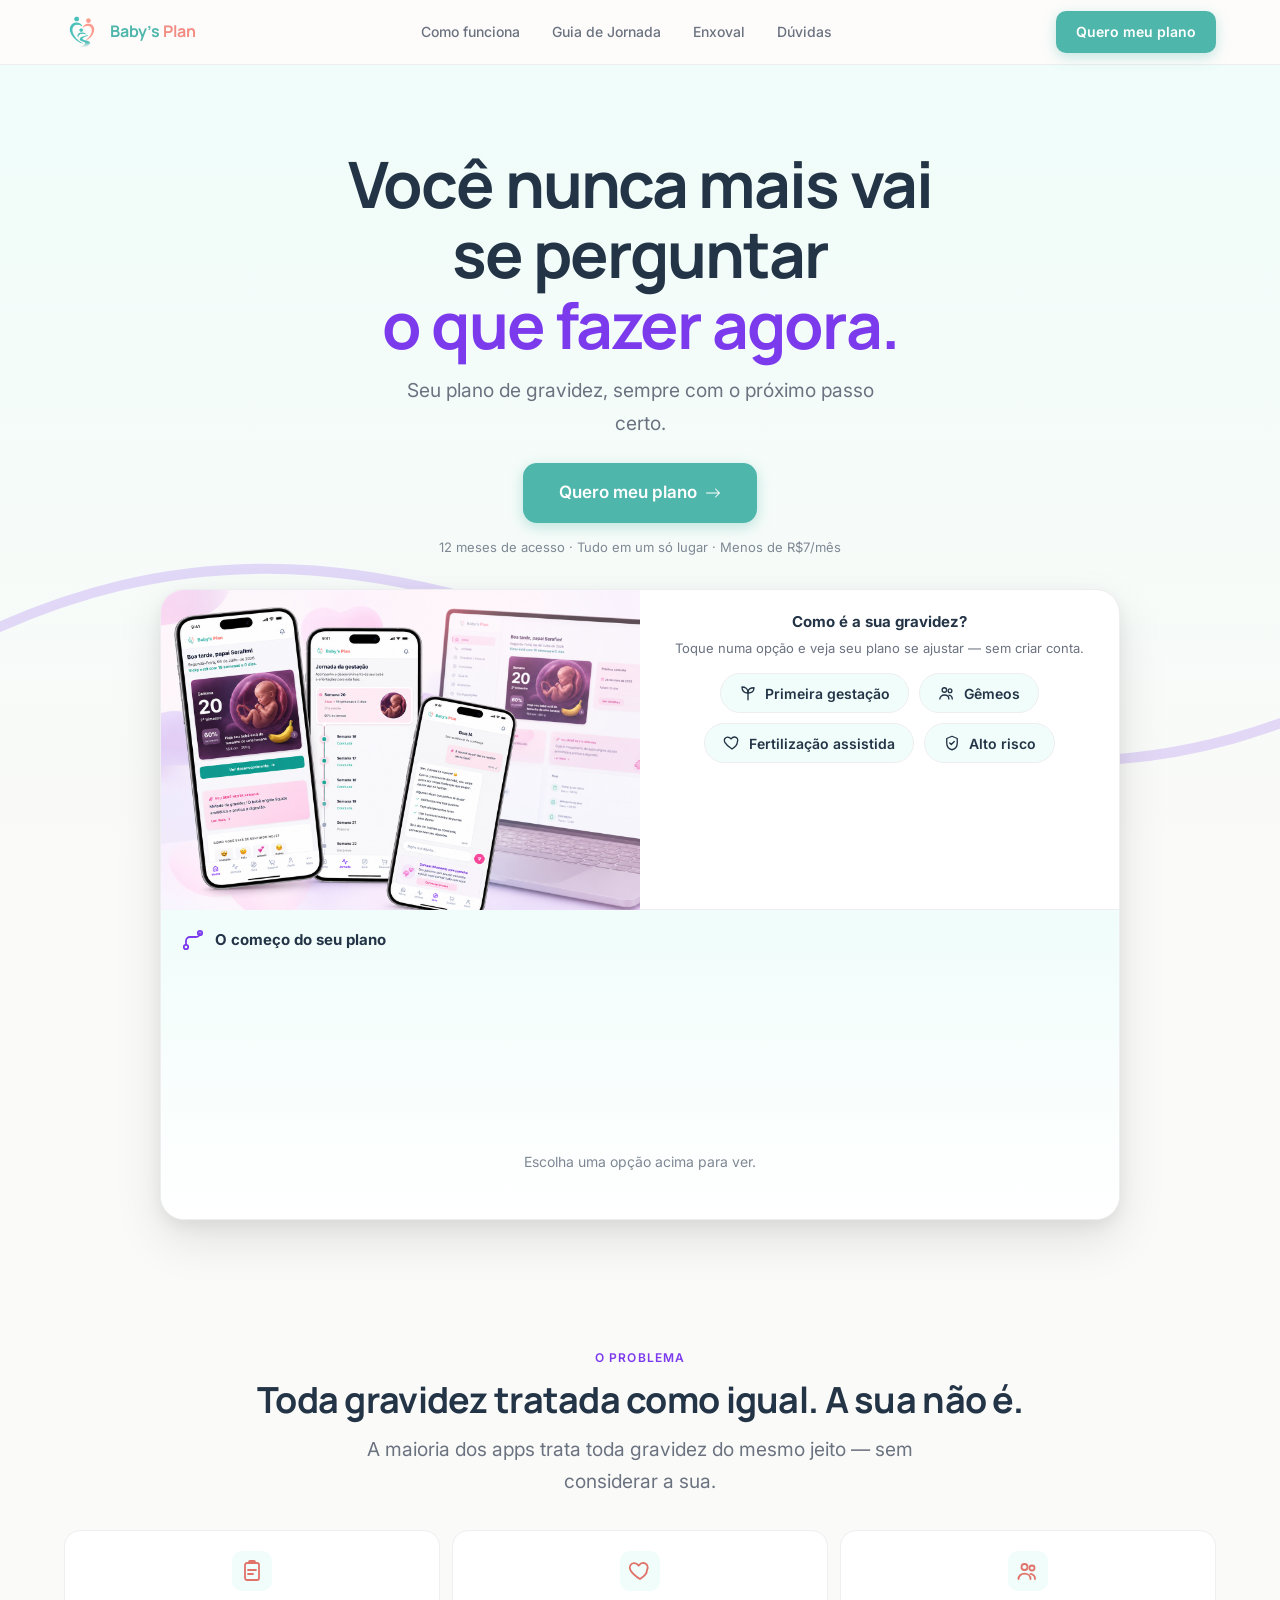
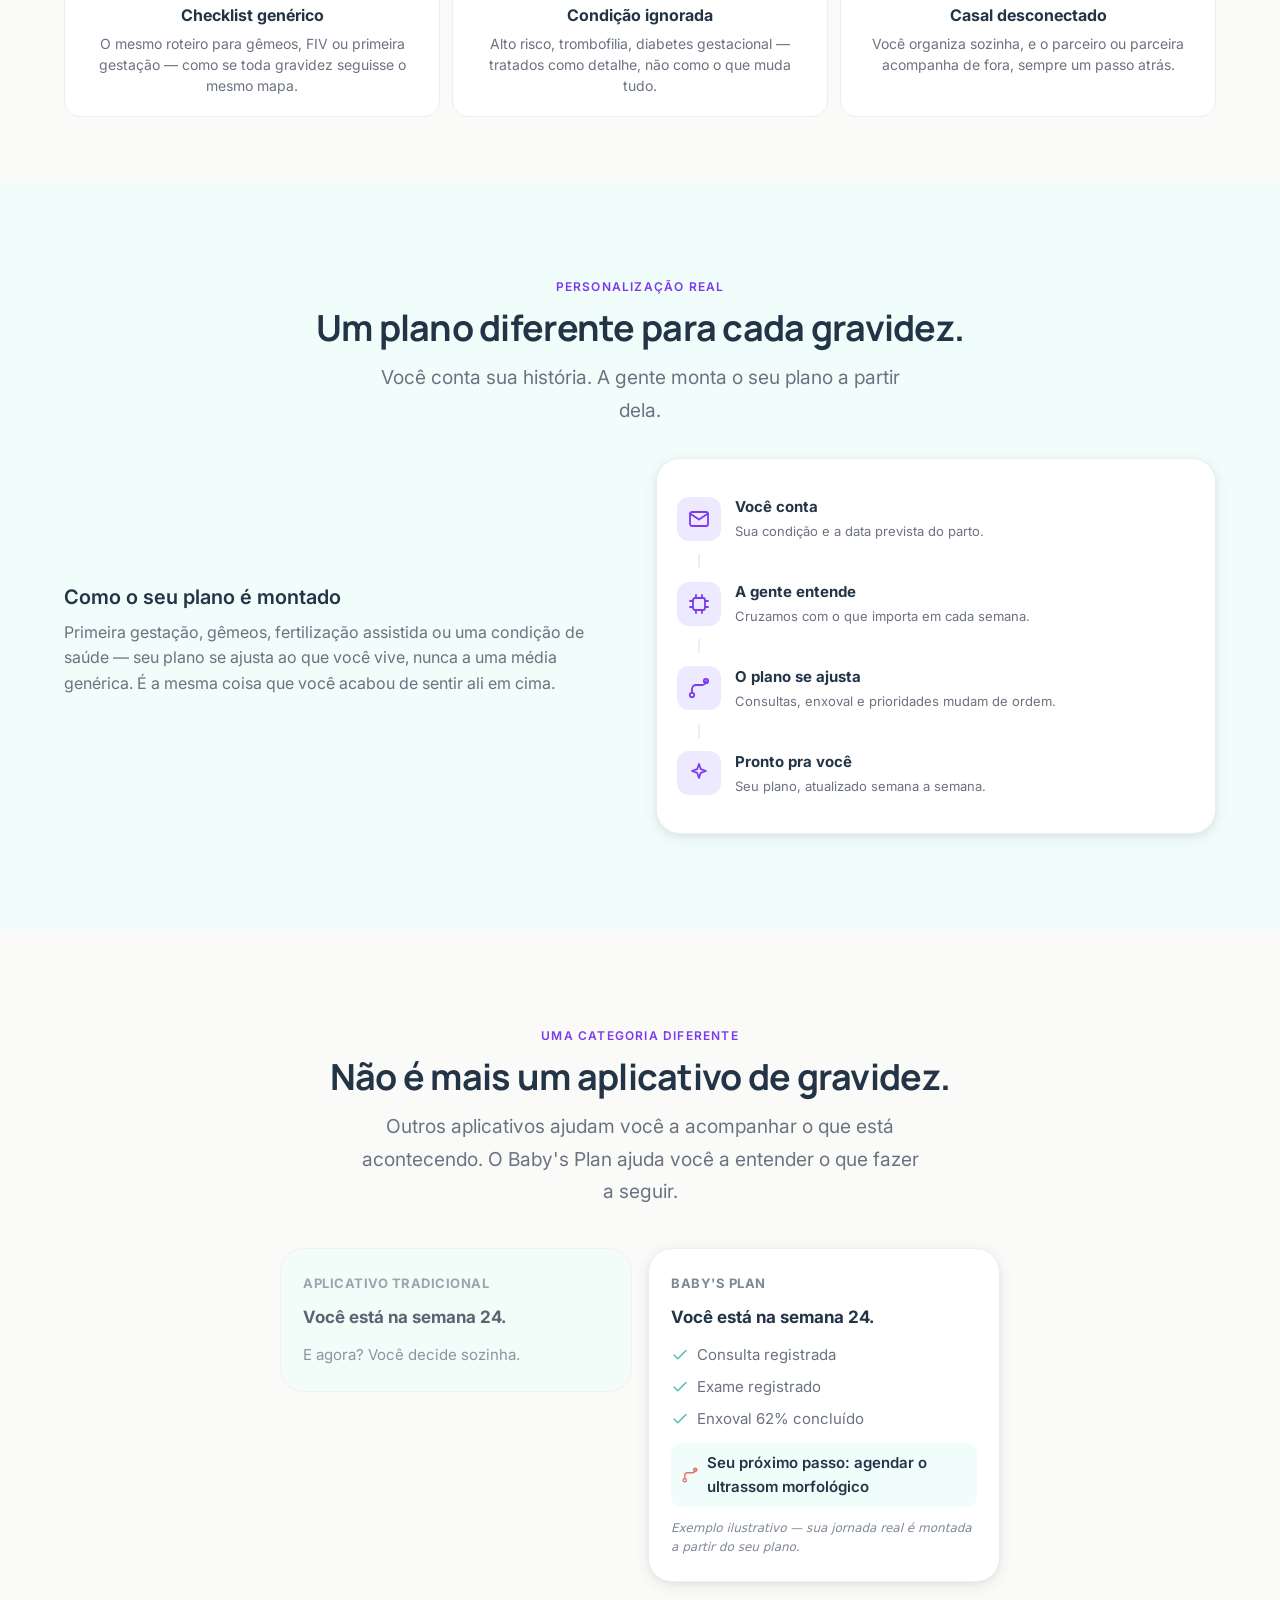
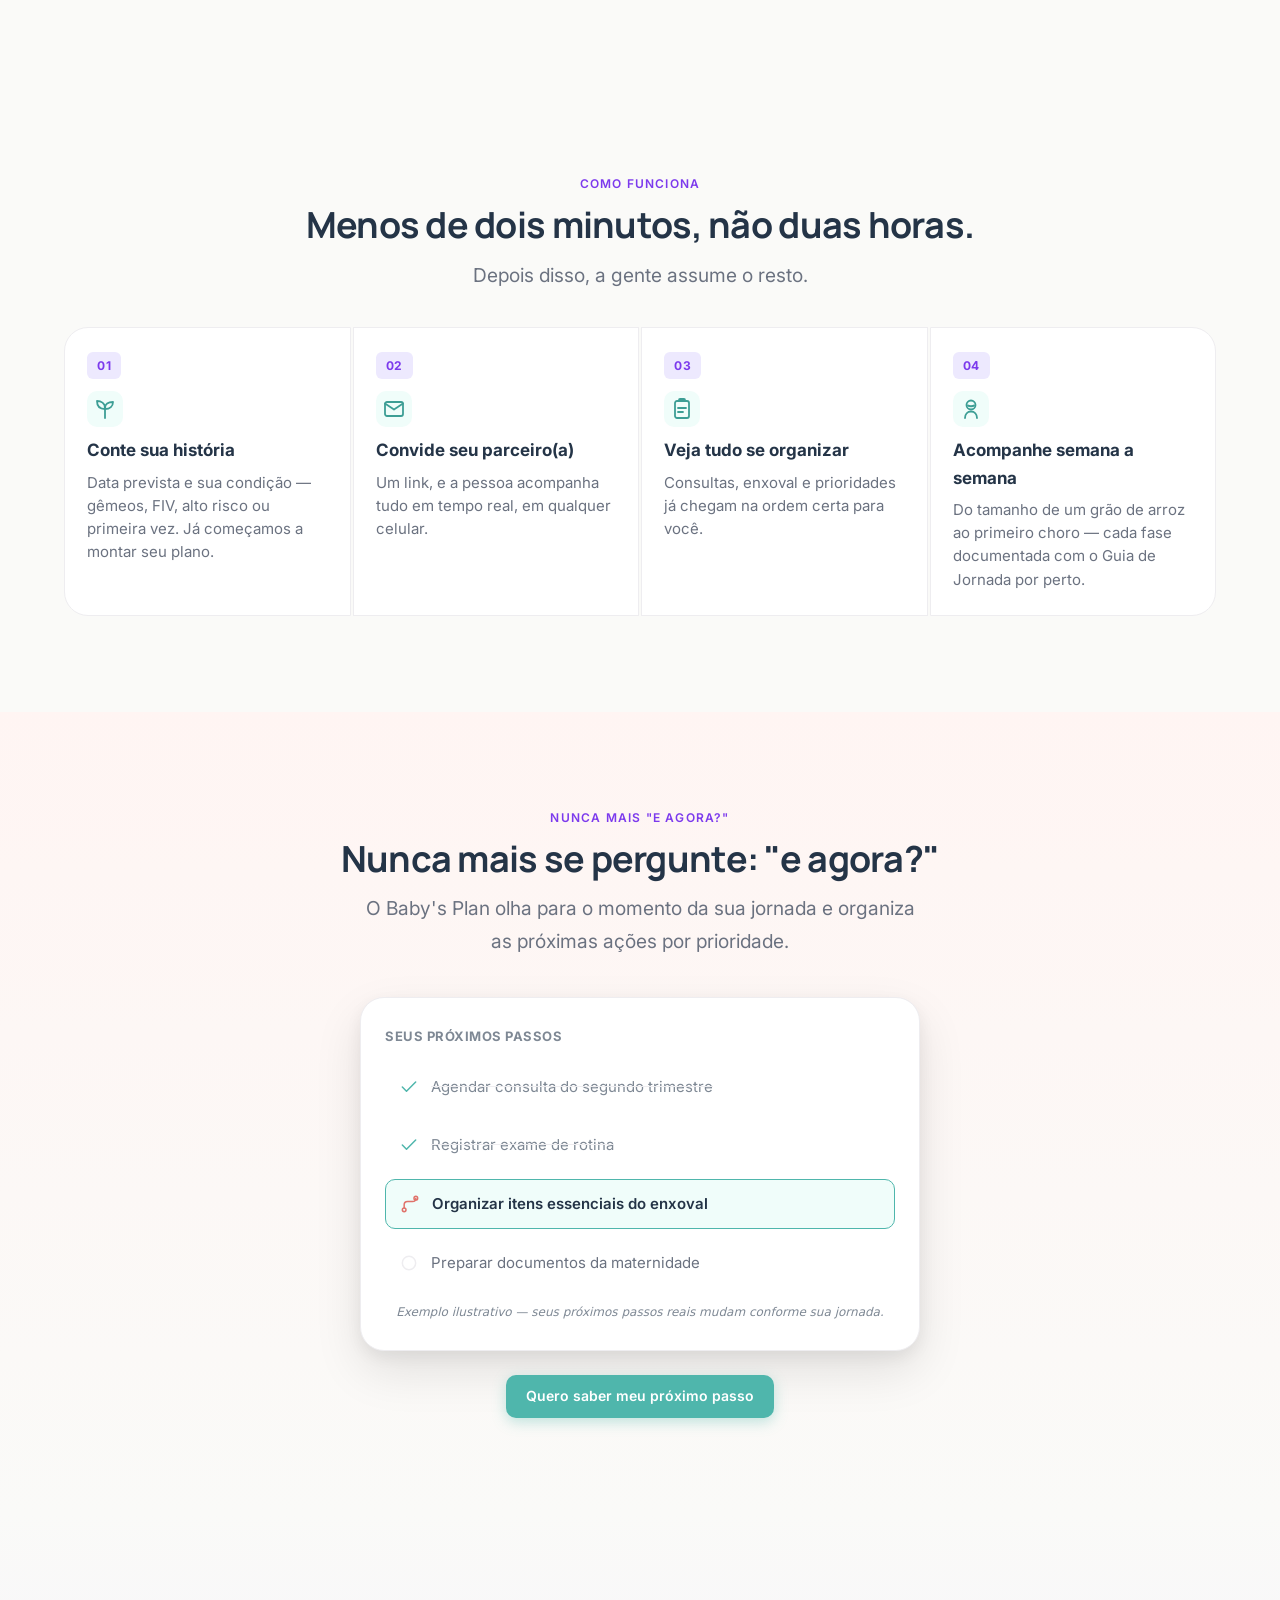
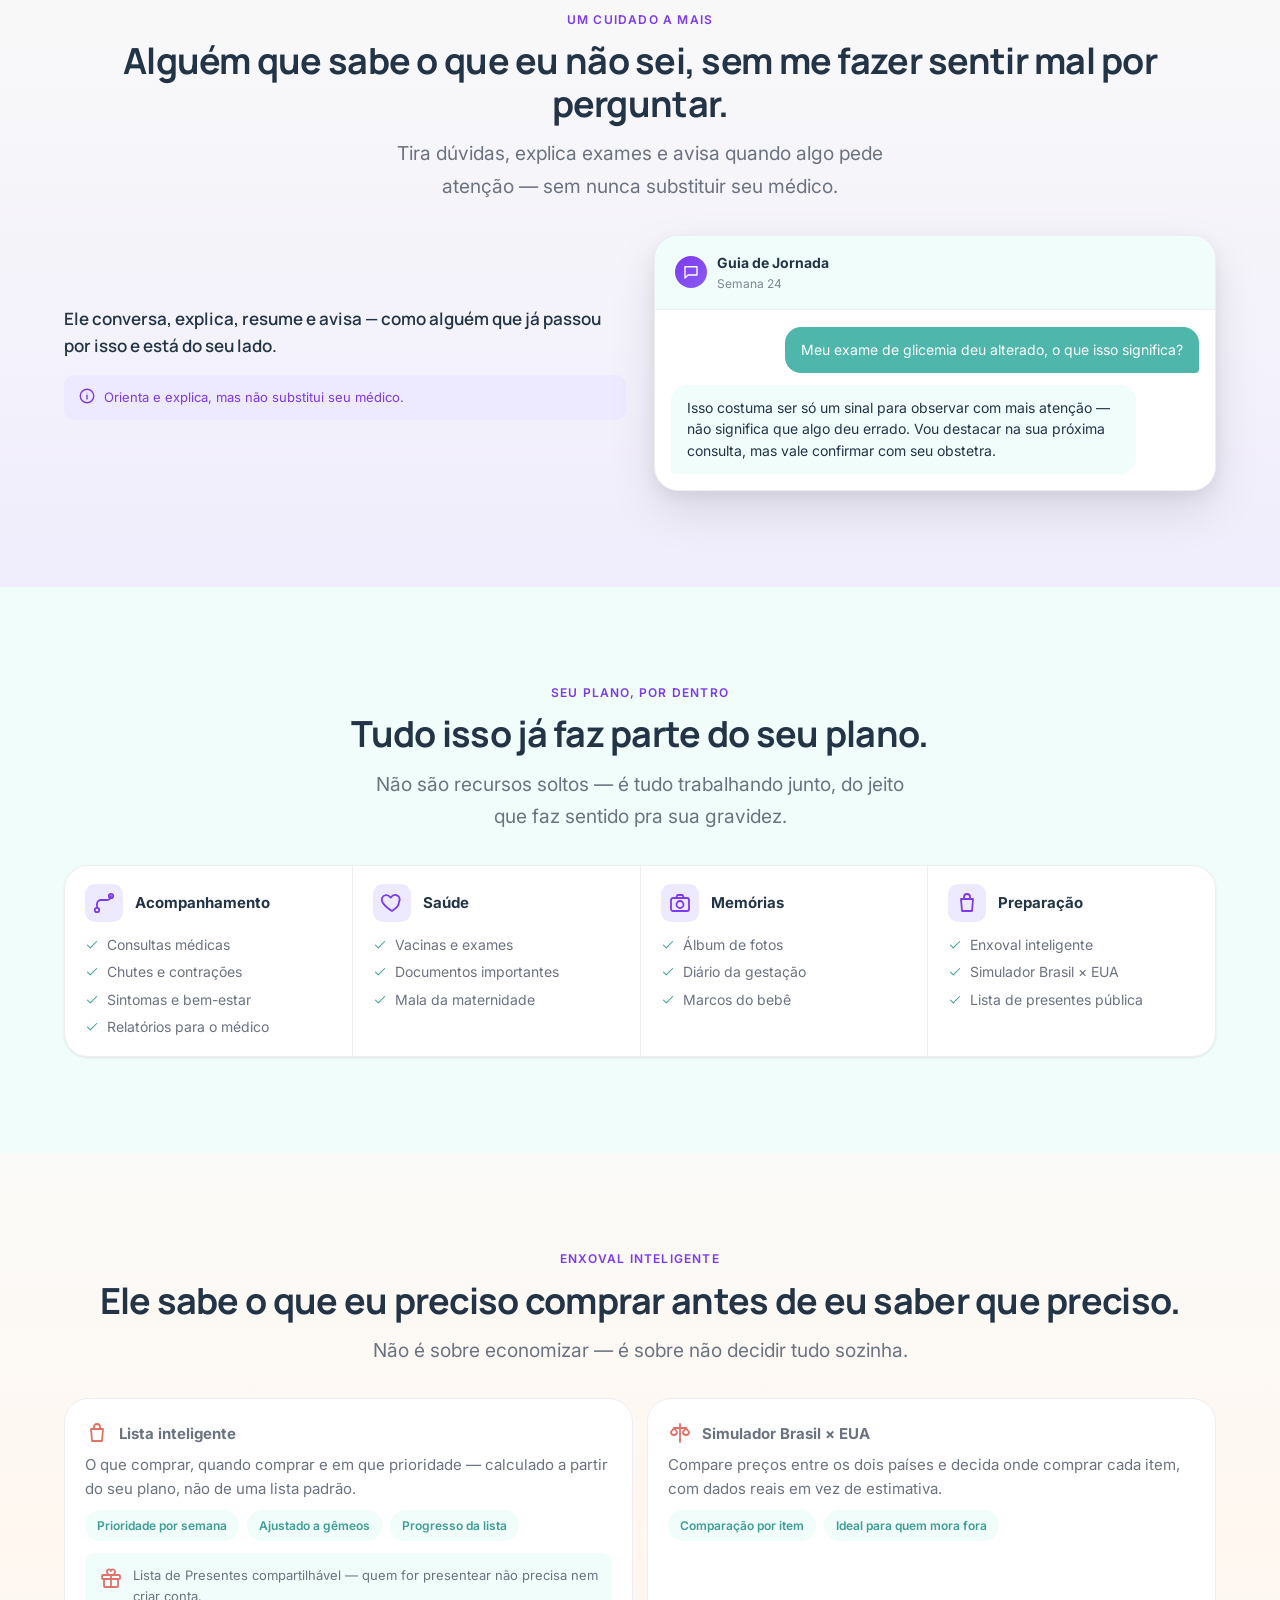
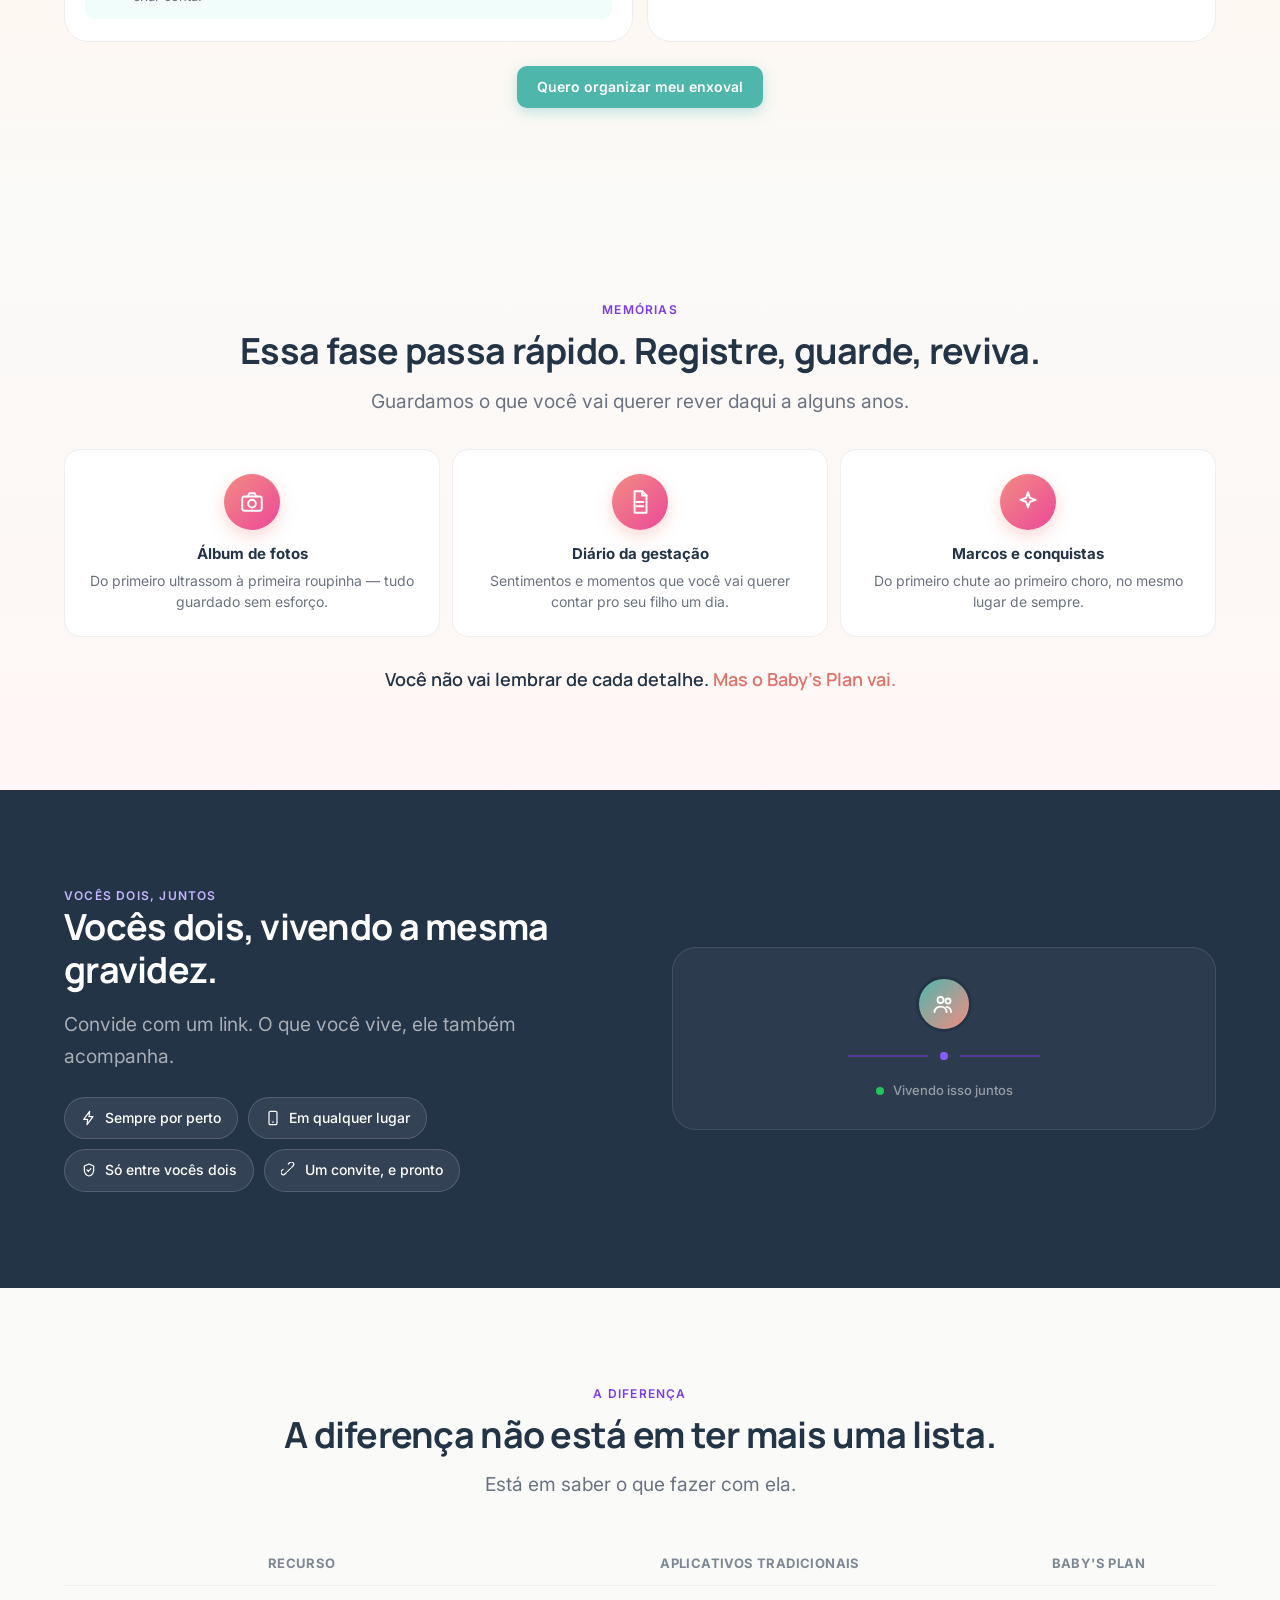
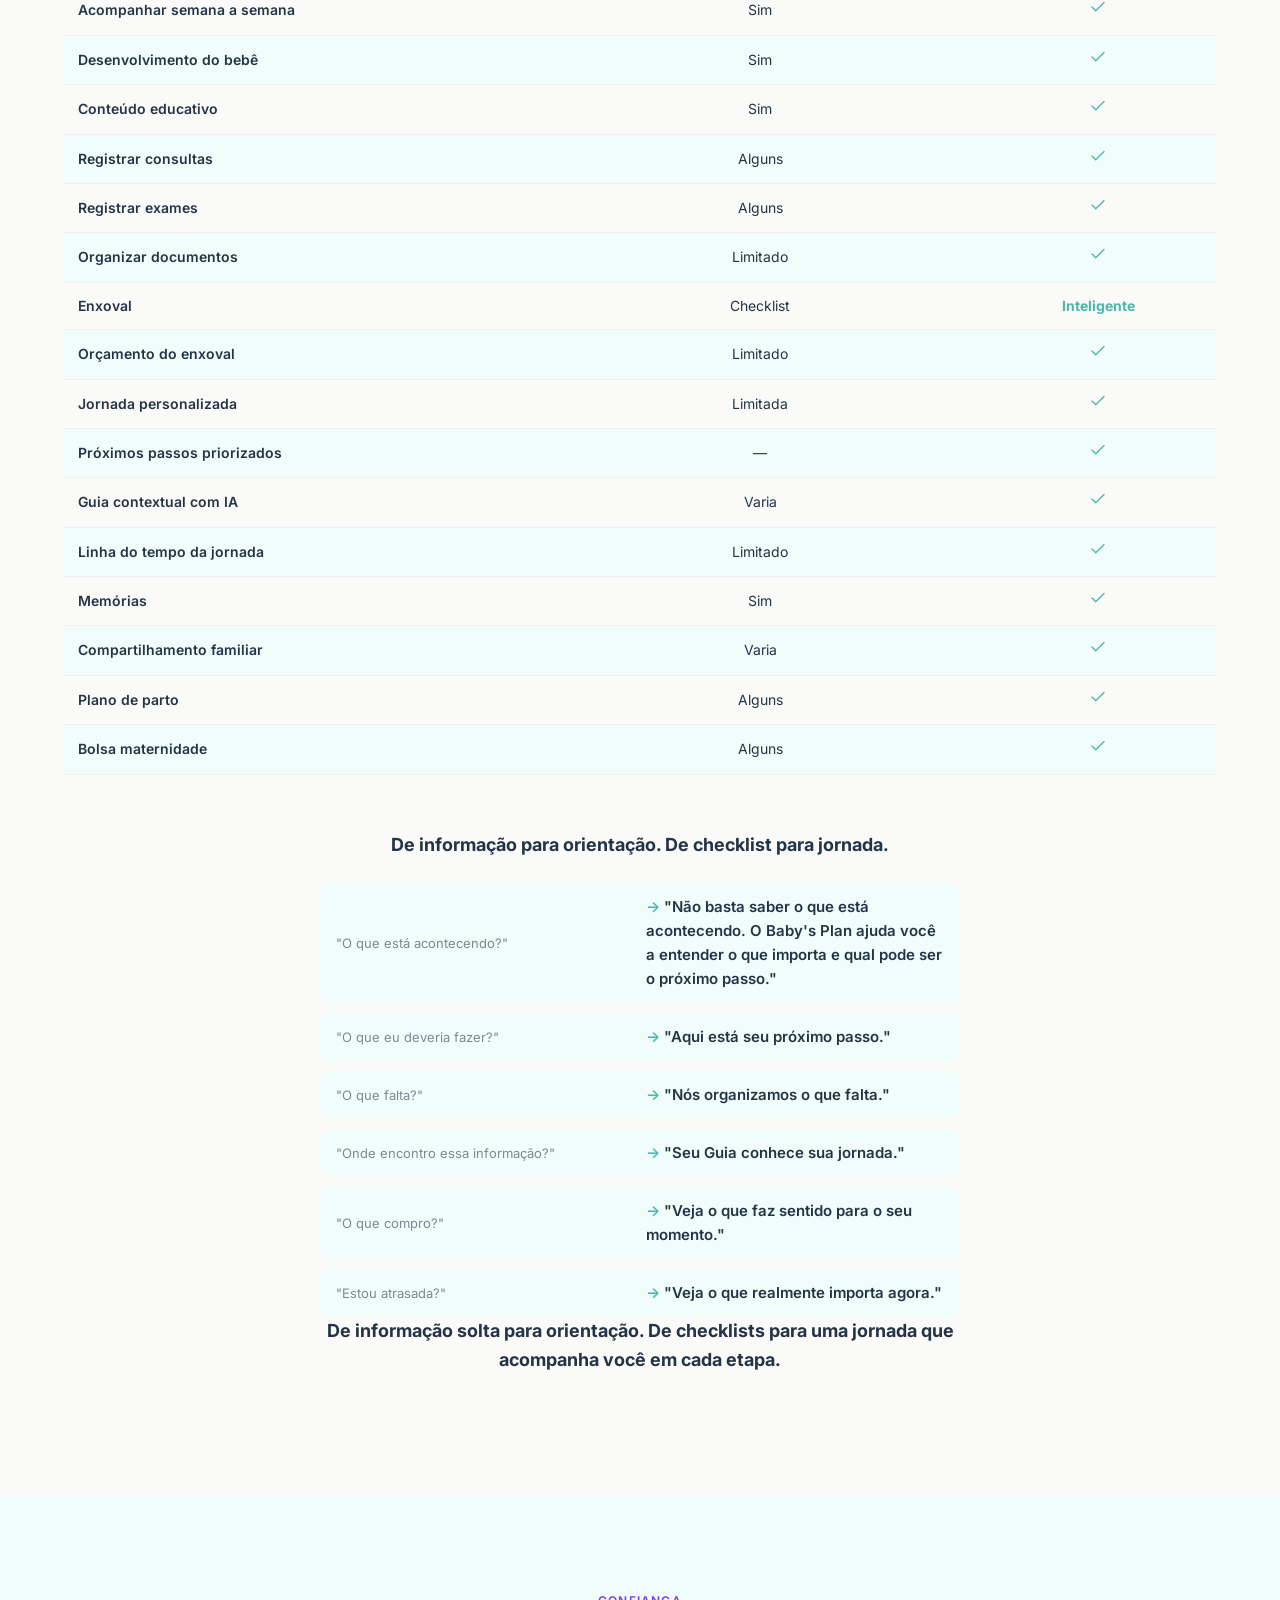
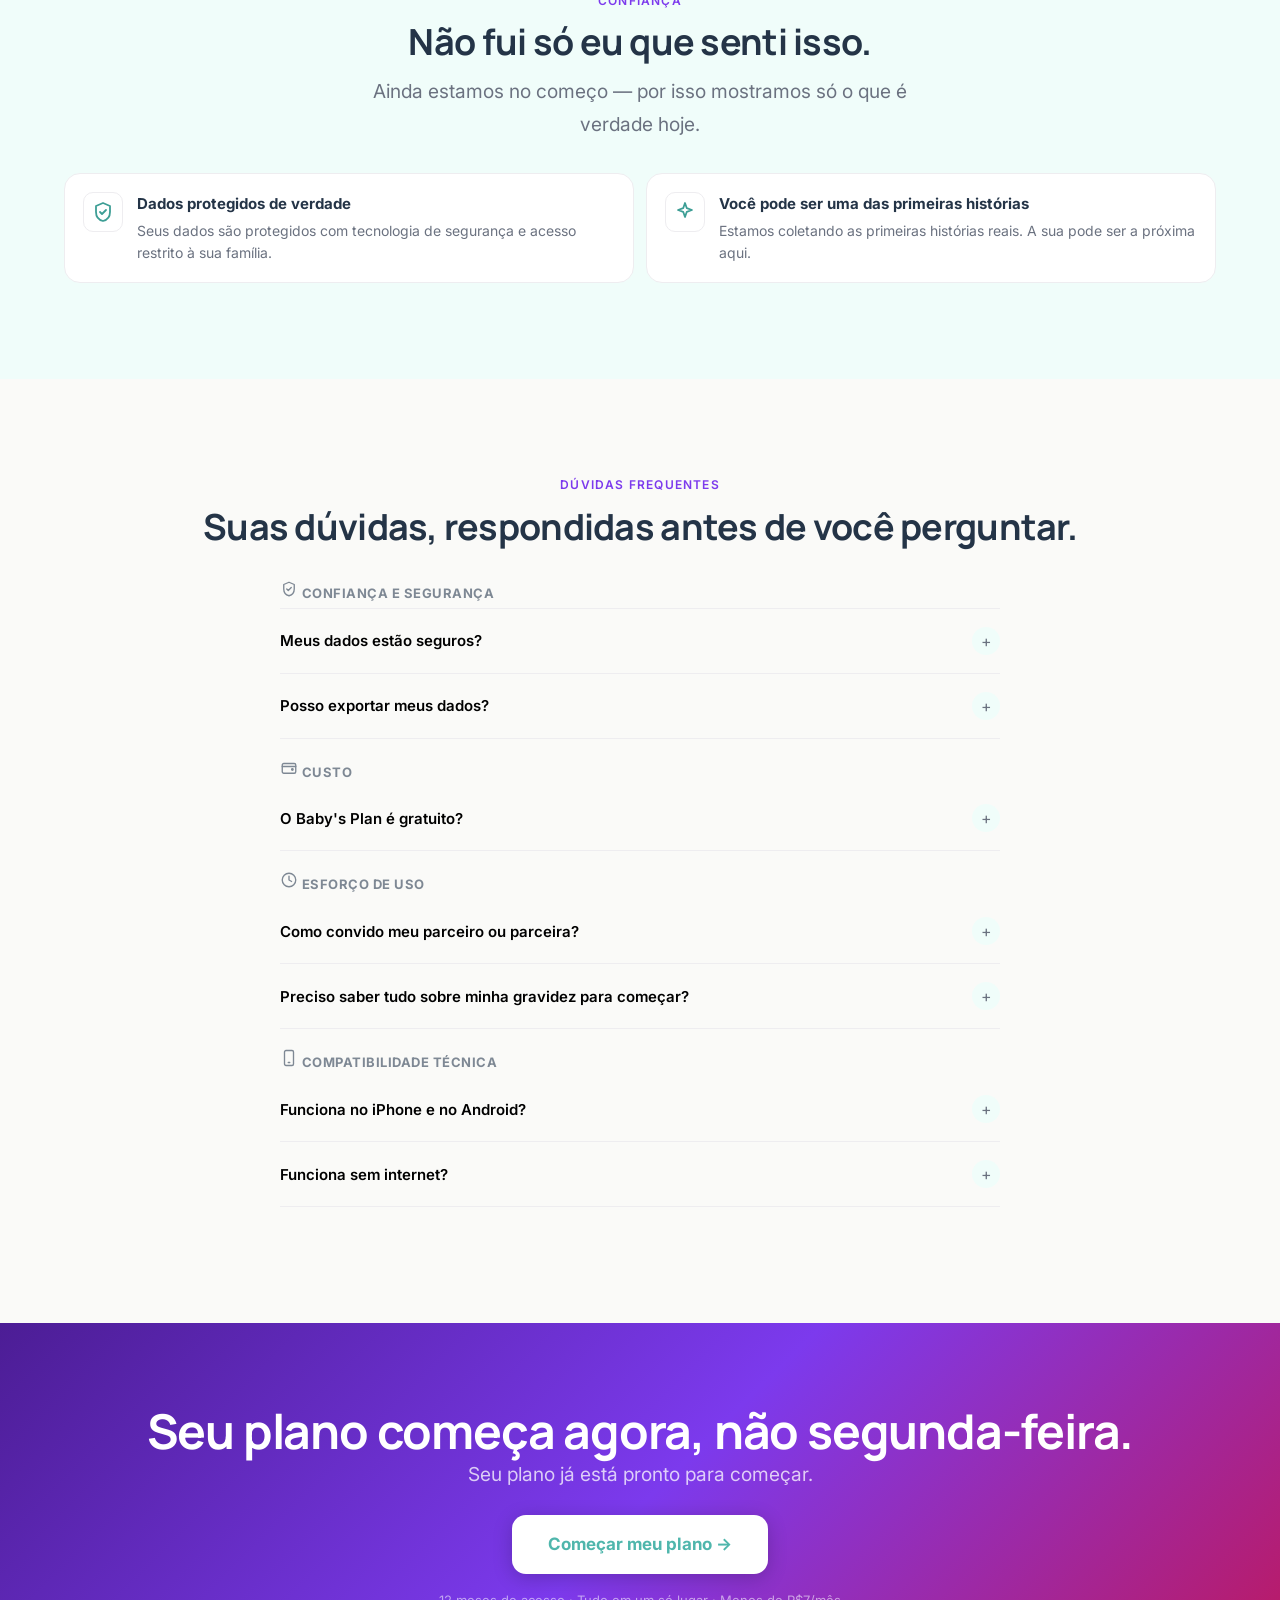
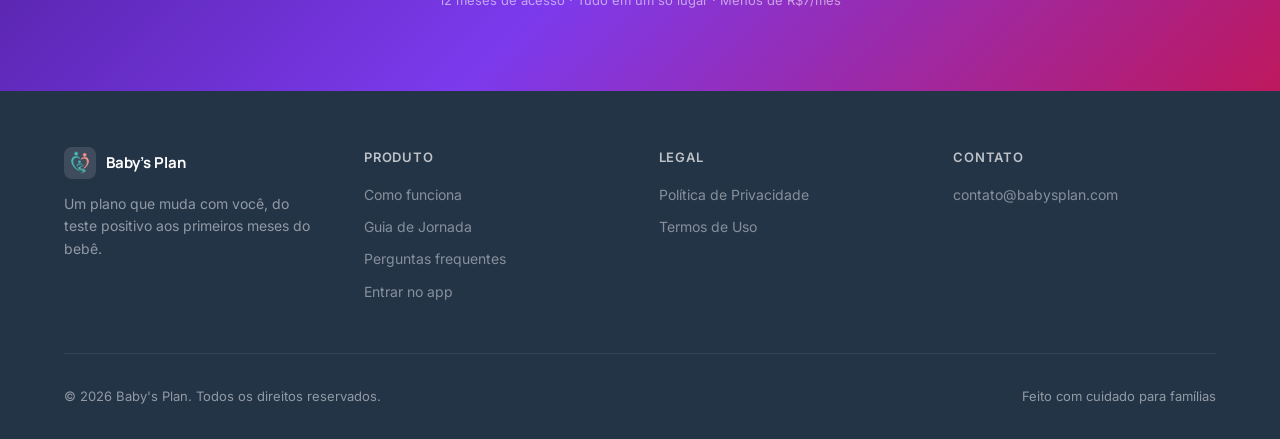
==== commit c2b9f61e: "fix(copy): atualiza textos da landing page (Pontos 1 e 2)" ====
--- a/index.html
+++ b/index.html
@@ -79,7 +79,7 @@
       {
         "@type": "Question",
         "name": "Meus dados estão seguros?",
-        "acceptedAnswer": { "@type": "Answer", "text": "Sim. Os dados são armazenados de forma criptografada no Supabase, com autenticação segura e políticas de acesso por família. Nenhum dado é compartilhado com terceiros ou usado para publicidade." }
+        "acceptedAnswer": { "@type": "Answer", "text": "Sim. Seus dados são protegidos com tecnologia de segurança e só você e sua família têm acesso às informações da jornada. Não compartilhamos seus dados com terceiros nem os usamos para publicidade." }
       },
       {
         "@type": "Question",
@@ -109,7 +109,7 @@
       {
         "@type": "Question",
         "name": "Funciona sem internet?",
-        "acceptedAnswer": { "@type": "Answer", "text": "Parcialmente. Graças ao service worker PWA, consultas e listas já carregadas ficam disponíveis offline. Novas informações sincronizam assim que a conexão voltar." }
+        "acceptedAnswer": { "@type": "Answer", "text": "Parcialmente. Você pode consultar informações e listas que já foram carregadas mesmo sem internet. Quando a conexão voltar, as novas informações são sincronizadas automaticamente." }
       }
     ]
   }
@@ -171,8 +171,8 @@
     <a href="https://app.babysplan.com" class="btn btn-primary btn-lg" style="width:100%;justify-content:center">
       Quero meu plano →
     </a>
-  </div>
-</div>
+      </div>
+    </div>
 
 <!-- ── Navbar ──────────────────────────────────────────────── -->
 <header>
@@ -734,13 +734,14 @@
     <div class="compare-shift" data-reveal>
       <p class="compare-shift-lead">De informação para orientação. De checklist para jornada.</p>
       <div class="compare-shift-grid">
-        <div class="compare-shift-row"><span class="compare-shift-before">"O que está acontecendo?"</span><span class="compare-shift-after">"O que está acontecendo?"</span></div>
+        <div class="compare-shift-row"><span class="compare-shift-before">"O que está acontecendo?"</span><span class="compare-shift-after">"Não basta saber o que está acontecendo. O Baby's Plan ajuda você a entender o que importa e qual pode ser o próximo passo."</span></div>
         <div class="compare-shift-row"><span class="compare-shift-before">"O que eu deveria fazer?"</span><span class="compare-shift-after">"Aqui está seu próximo passo."</span></div>
         <div class="compare-shift-row"><span class="compare-shift-before">"O que falta?"</span><span class="compare-shift-after">"Nós organizamos o que falta."</span></div>
         <div class="compare-shift-row"><span class="compare-shift-before">"Onde encontro essa informação?"</span><span class="compare-shift-after">"Seu Guia conhece sua jornada."</span></div>
         <div class="compare-shift-row"><span class="compare-shift-before">"O que compro?"</span><span class="compare-shift-after">"Veja o que faz sentido para o seu momento."</span></div>
         <div class="compare-shift-row"><span class="compare-shift-before">"Estou atrasada?"</span><span class="compare-shift-after">"Veja o que realmente importa agora."</span></div>
       </div>
+      <p class="compare-shift-lead">De informação solta para orientação. De checklists para uma jornada que acompanha você em cada etapa.</p>
     </div>
   </div>
 </section>
@@ -759,7 +760,7 @@
         <div class="proof-icon"><svg class="icon" aria-hidden="true"><use href="#icon-shield"/></svg></div>
         <div>
           <p class="proof-title">Dados protegidos de verdade</p>
-          <p class="proof-desc">Criptografia via Supabase e acesso restrito só à sua família — tecnologia real, não promessa vaga.</p>
+          <p class="proof-desc">Seus dados são protegidos com tecnologia de segurança e acesso restrito à sua família.</p>
         </div>
       </div>
       <div class="proof-card">
@@ -791,7 +792,7 @@
               <span class="faq-toggle" aria-hidden="true">+</span>
             </button>
             <div class="faq-answer" id="faq-panel-1" role="region" aria-labelledby="faq-btn-1">
-              <p>Sim. Os dados são armazenados de forma criptografada no Supabase, com autenticação segura e políticas de acesso por família. Nenhum dado é compartilhado com terceiros ou usado para publicidade.</p>
+              <p>Sim. Seus dados são protegidos com tecnologia de segurança e só você e sua família têm acesso às informações da jornada. Não compartilhamos seus dados com terceiros nem os usamos para publicidade.</p>
             </div>
           </li>
           <li class="faq-item" role="listitem">
@@ -863,7 +864,7 @@
               <span class="faq-toggle" aria-hidden="true">+</span>
             </button>
             <div class="faq-answer" id="faq-panel-7" role="region" aria-labelledby="faq-btn-7">
-              <p>Parcialmente. Graças ao service worker PWA, consultas e listas já carregadas ficam disponíveis offline. Novas informações sincronizam assim que a conexão voltar.</p>
+              <p>Parcialmente. Você pode consultar informações e listas que já foram carregadas mesmo sem internet. Quando a conexão voltar, as novas informações são sincronizadas automaticamente.</p>
             </div>
           </li>
         </ul>
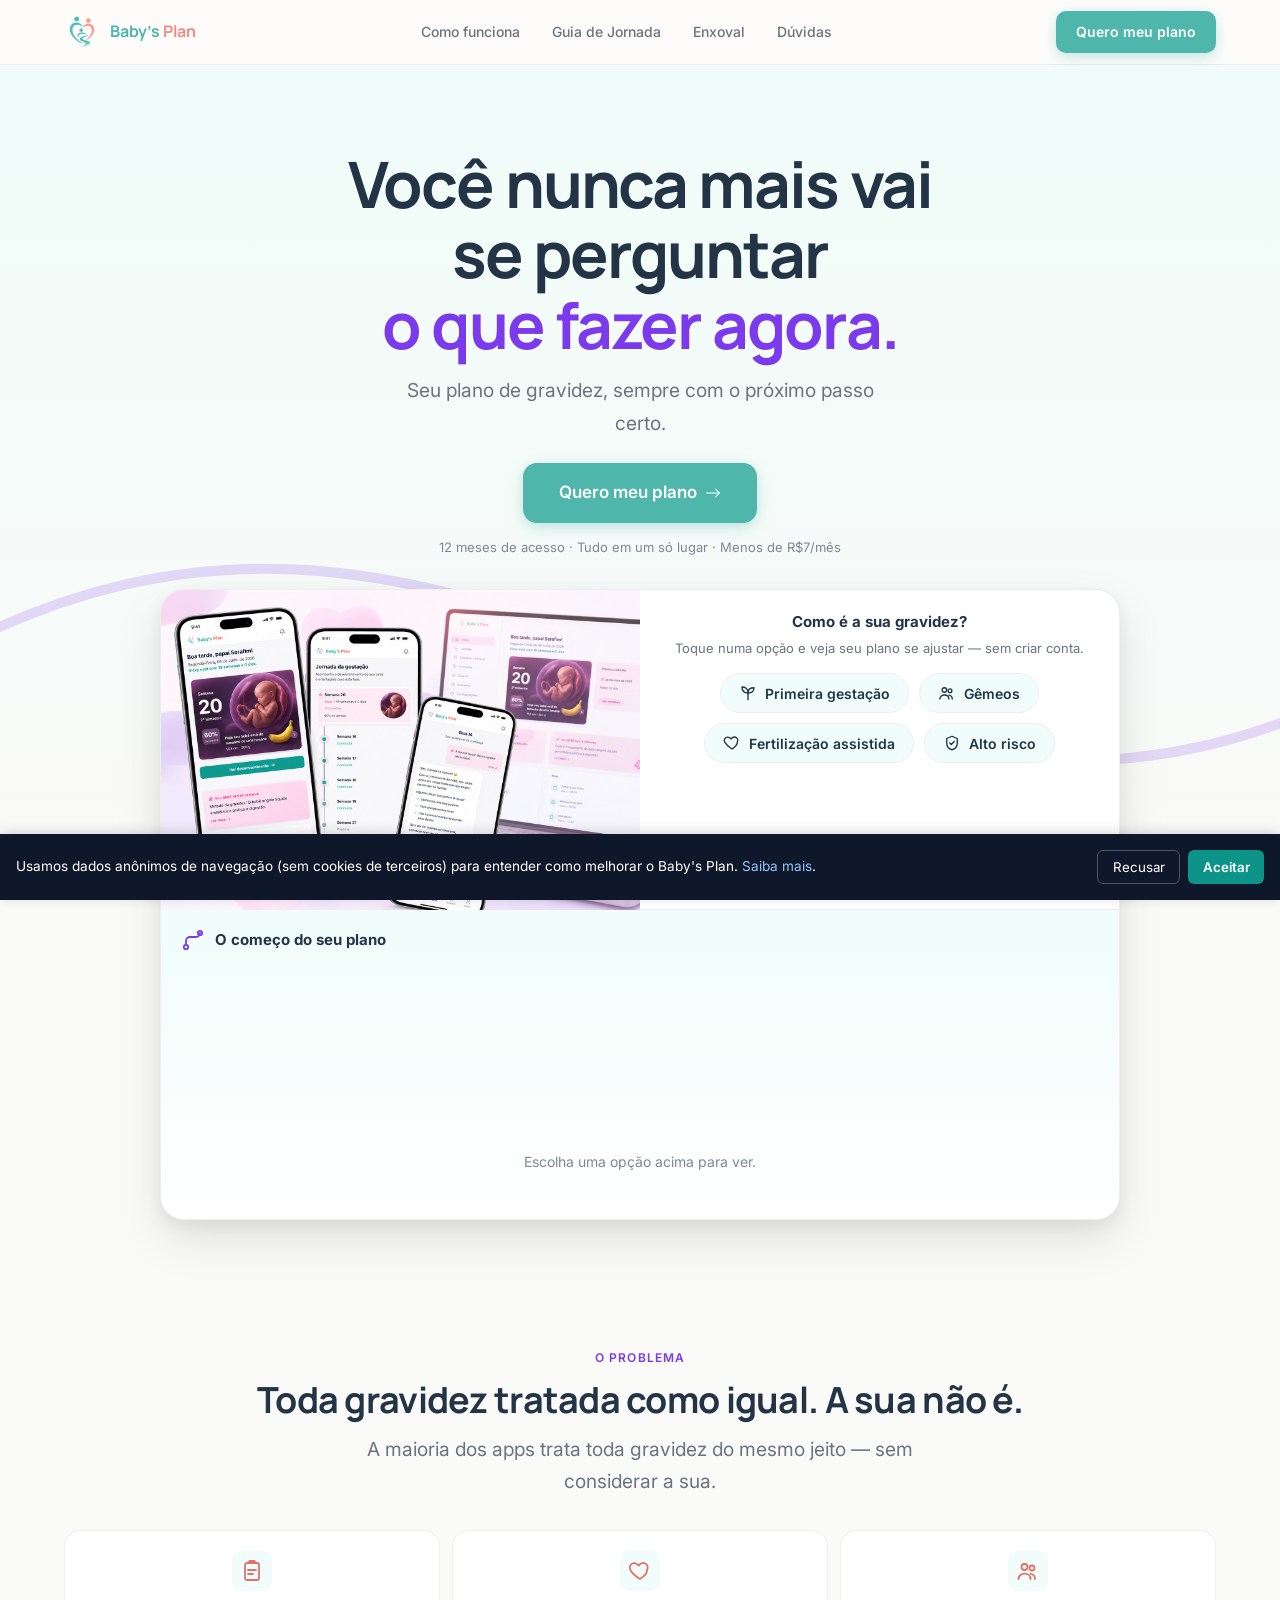
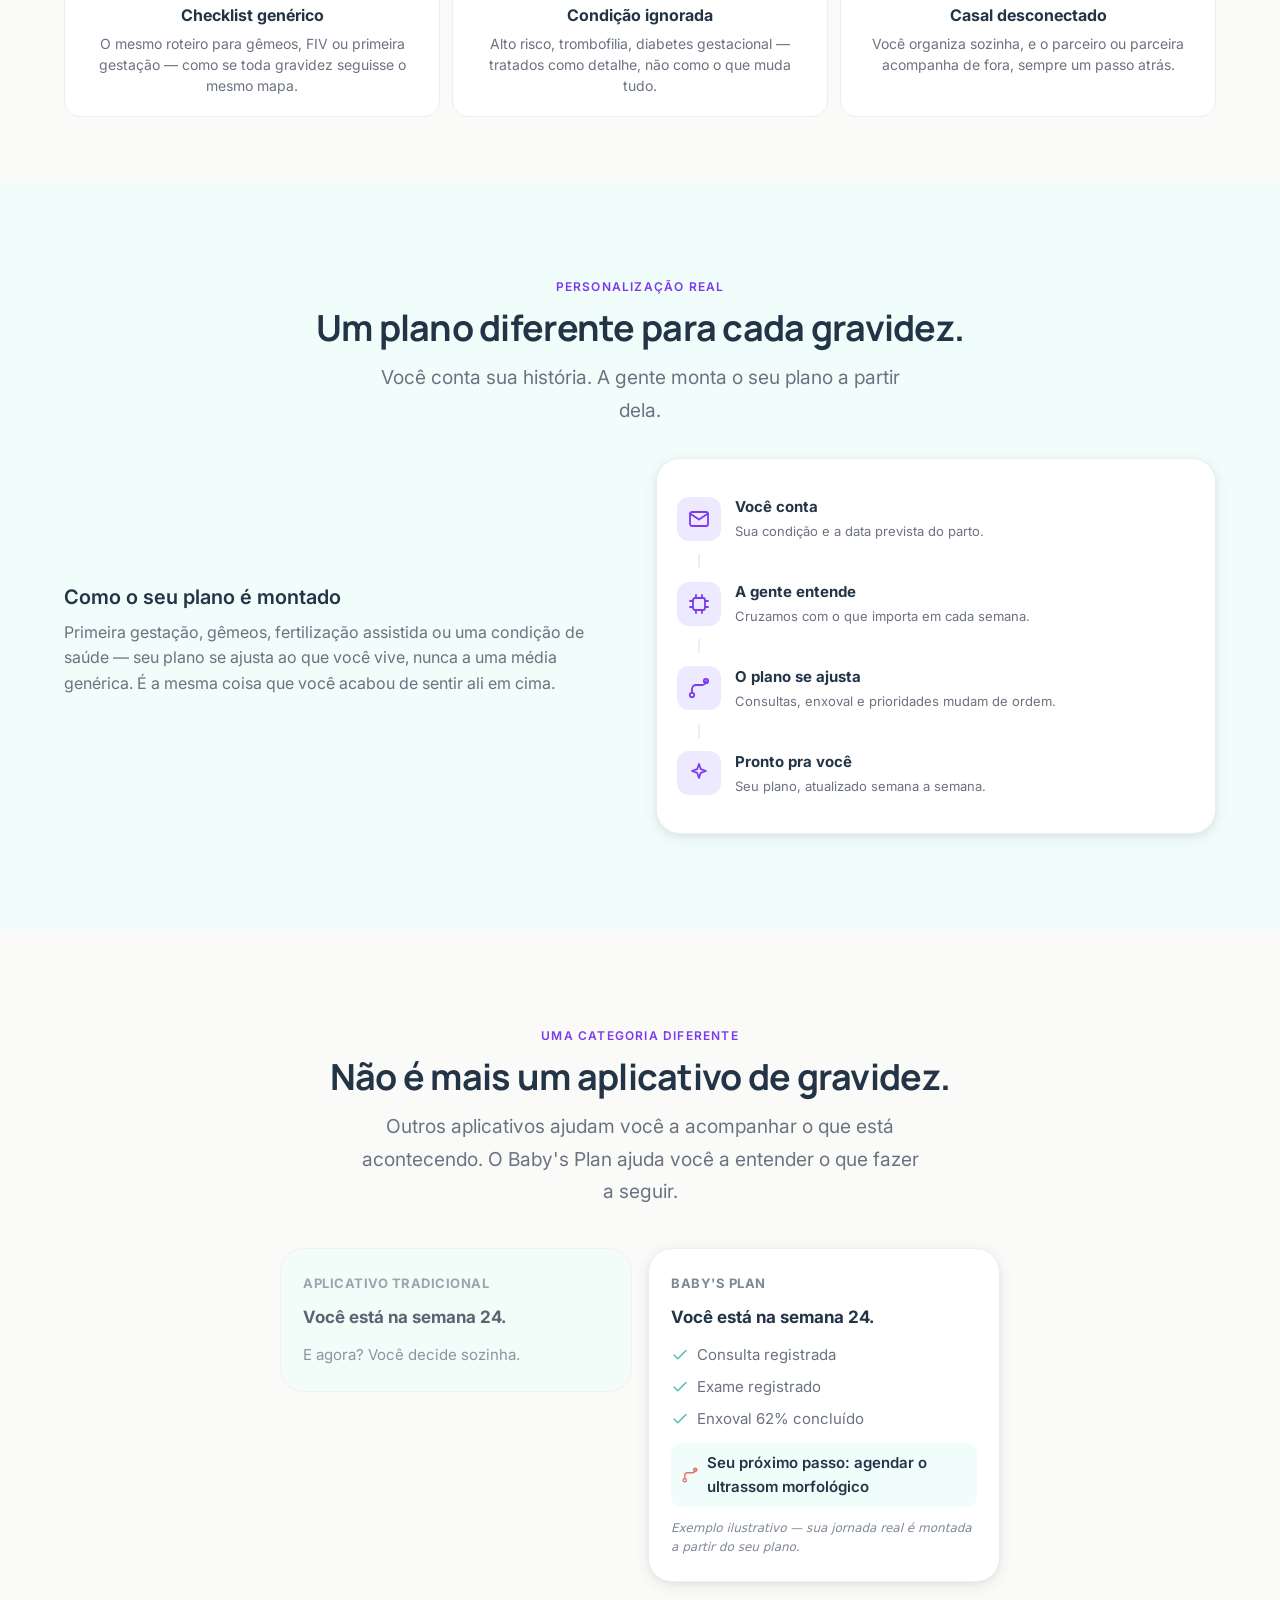
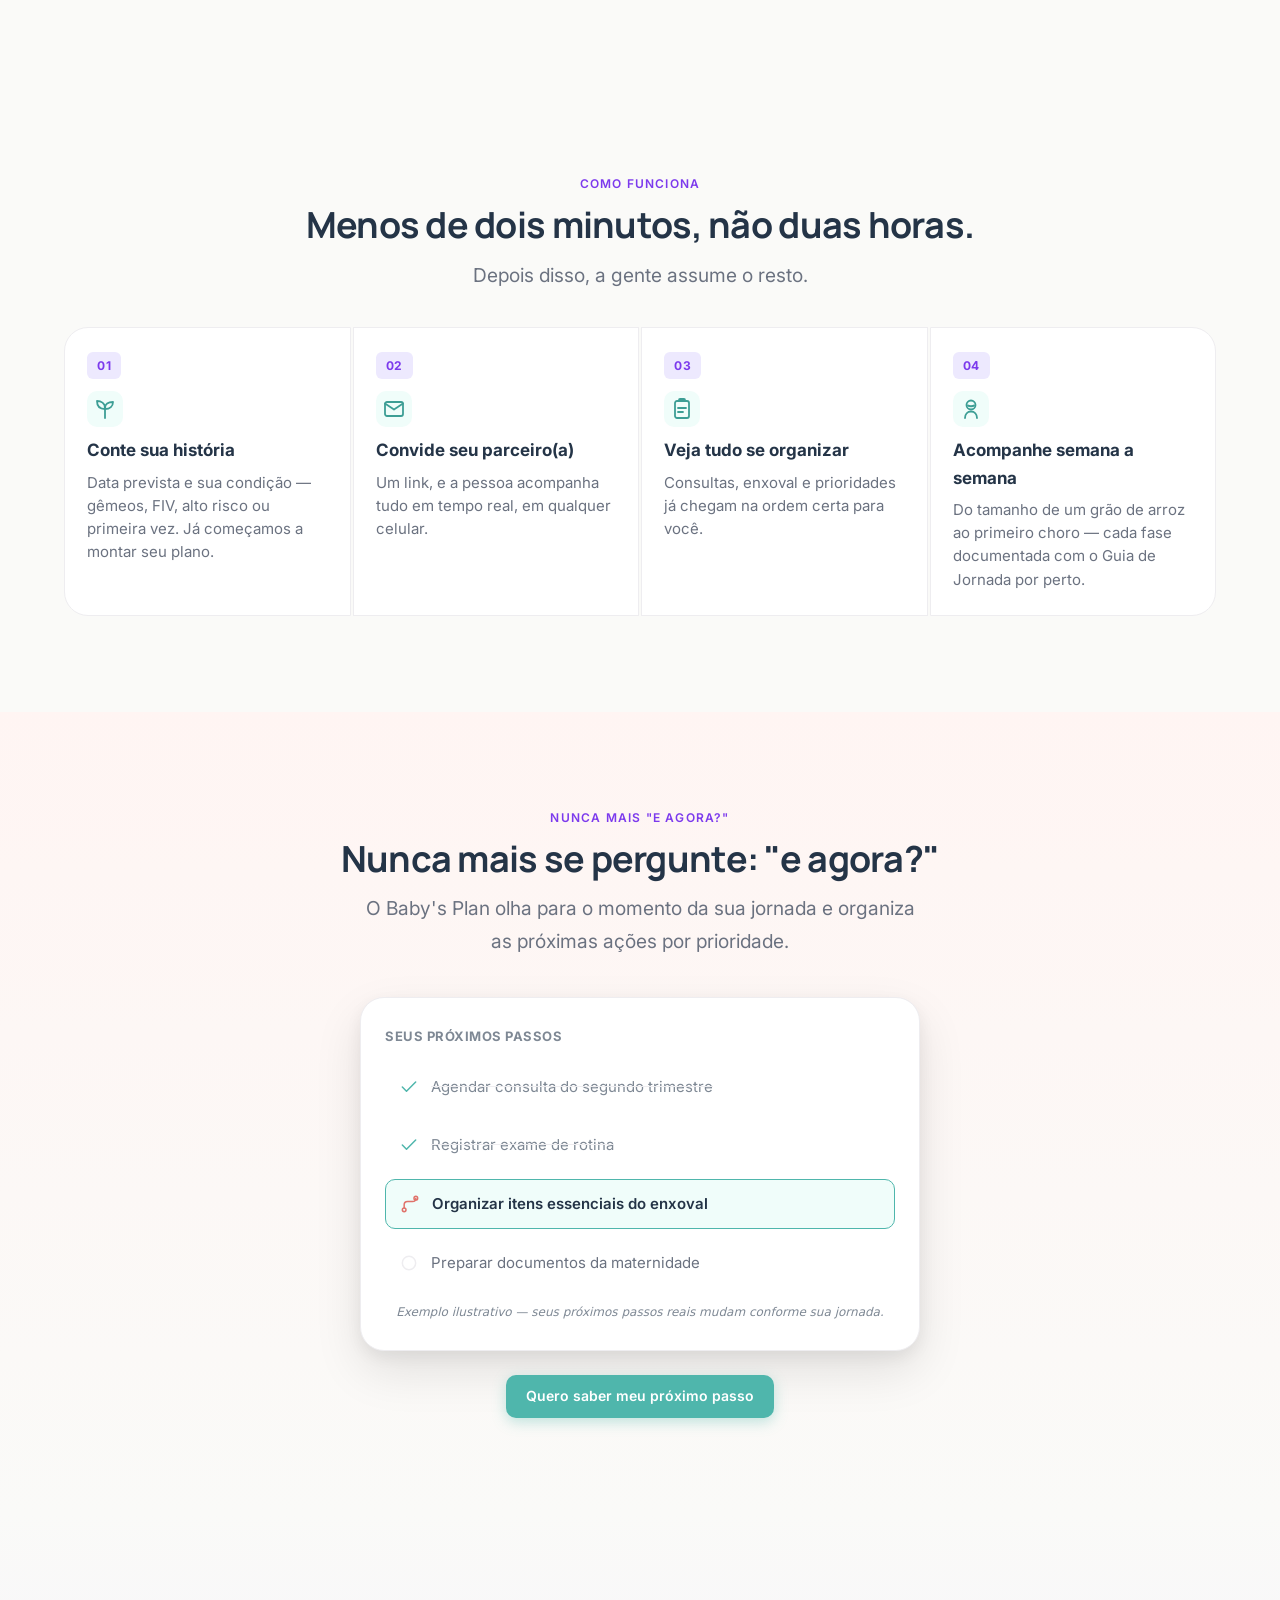
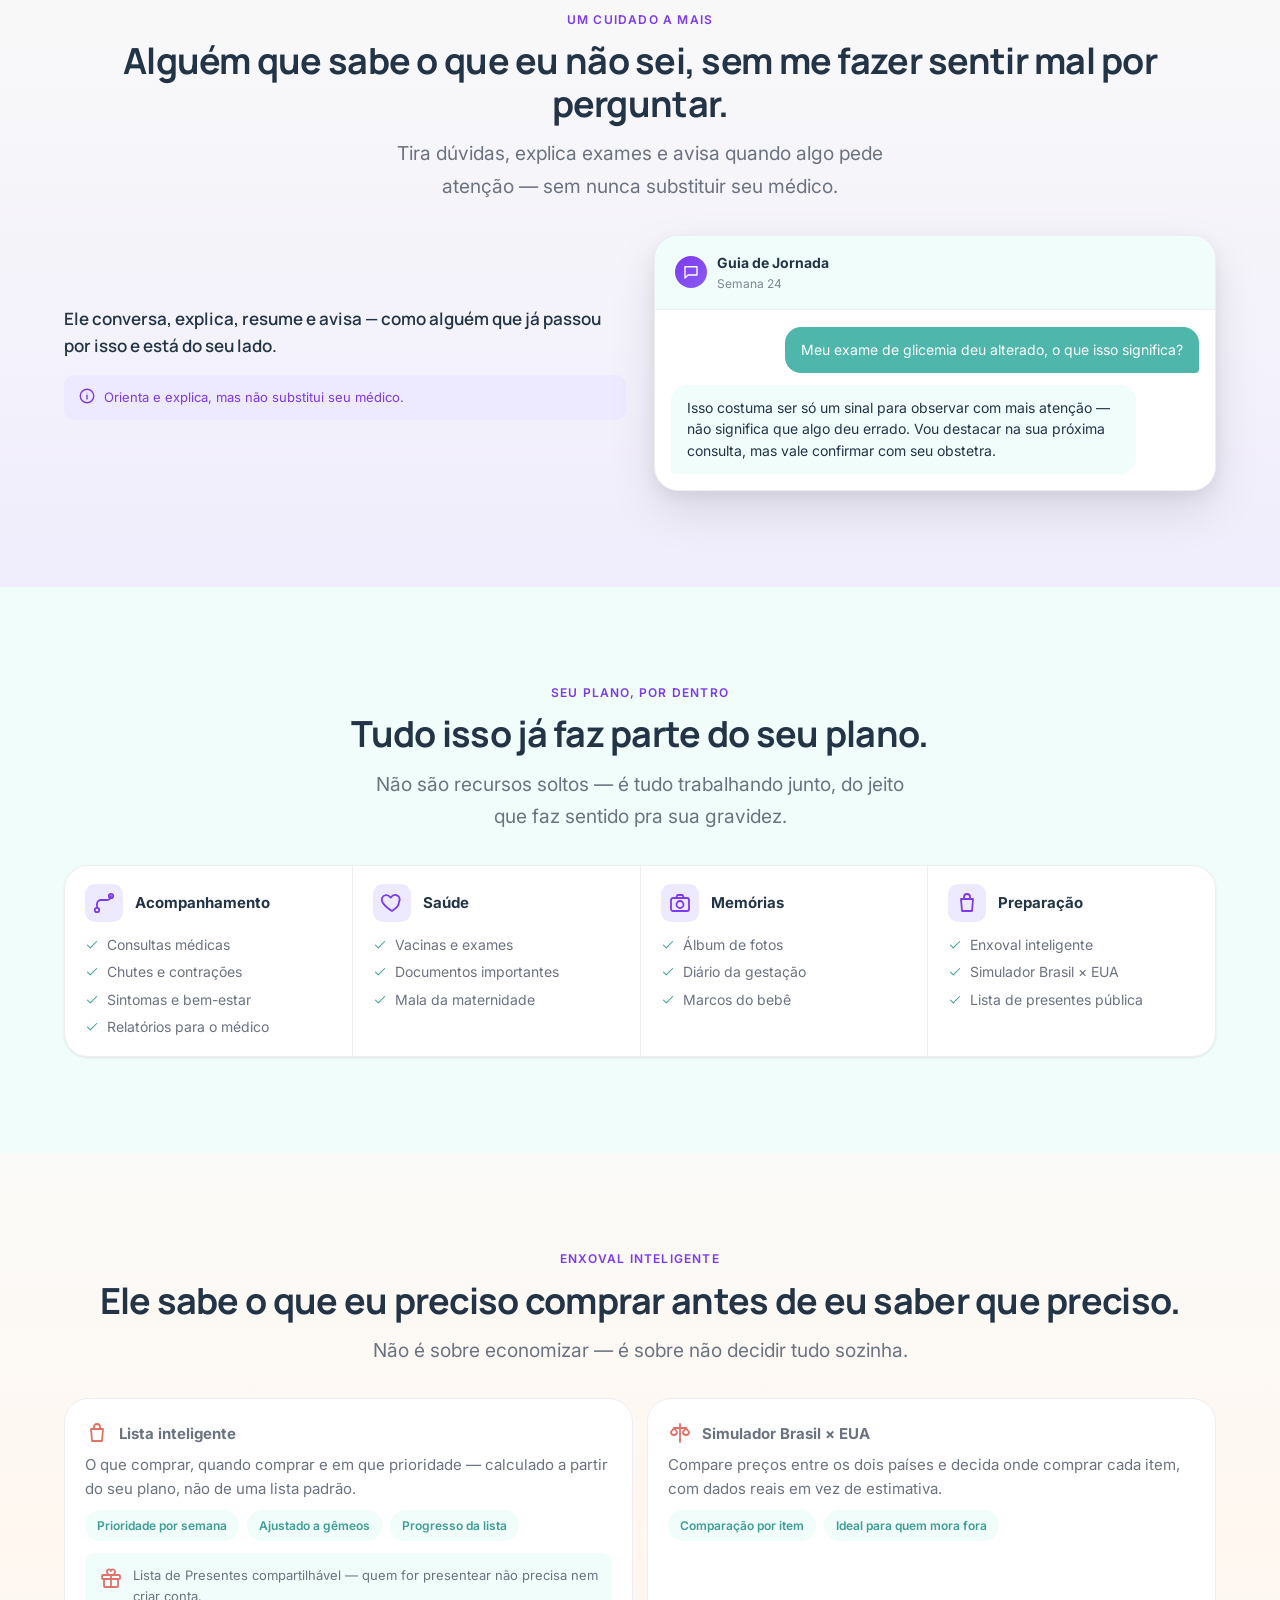
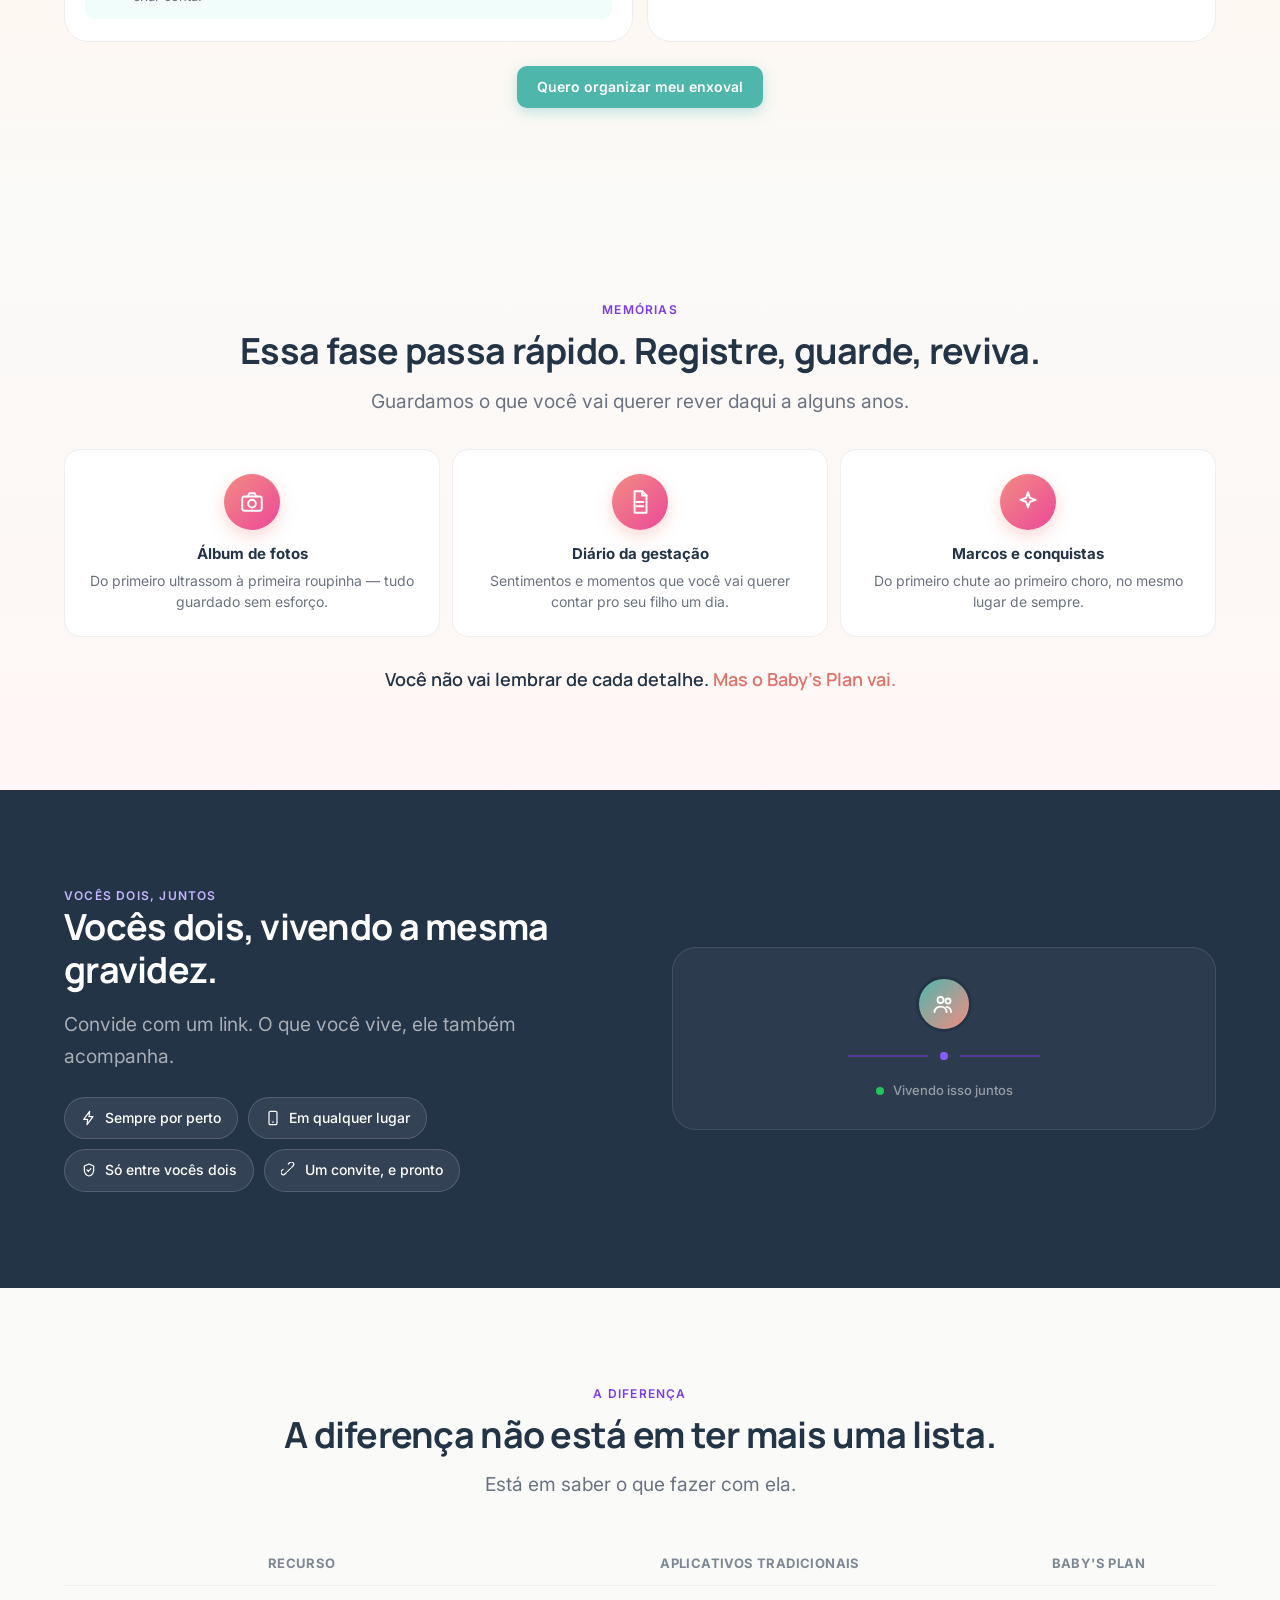
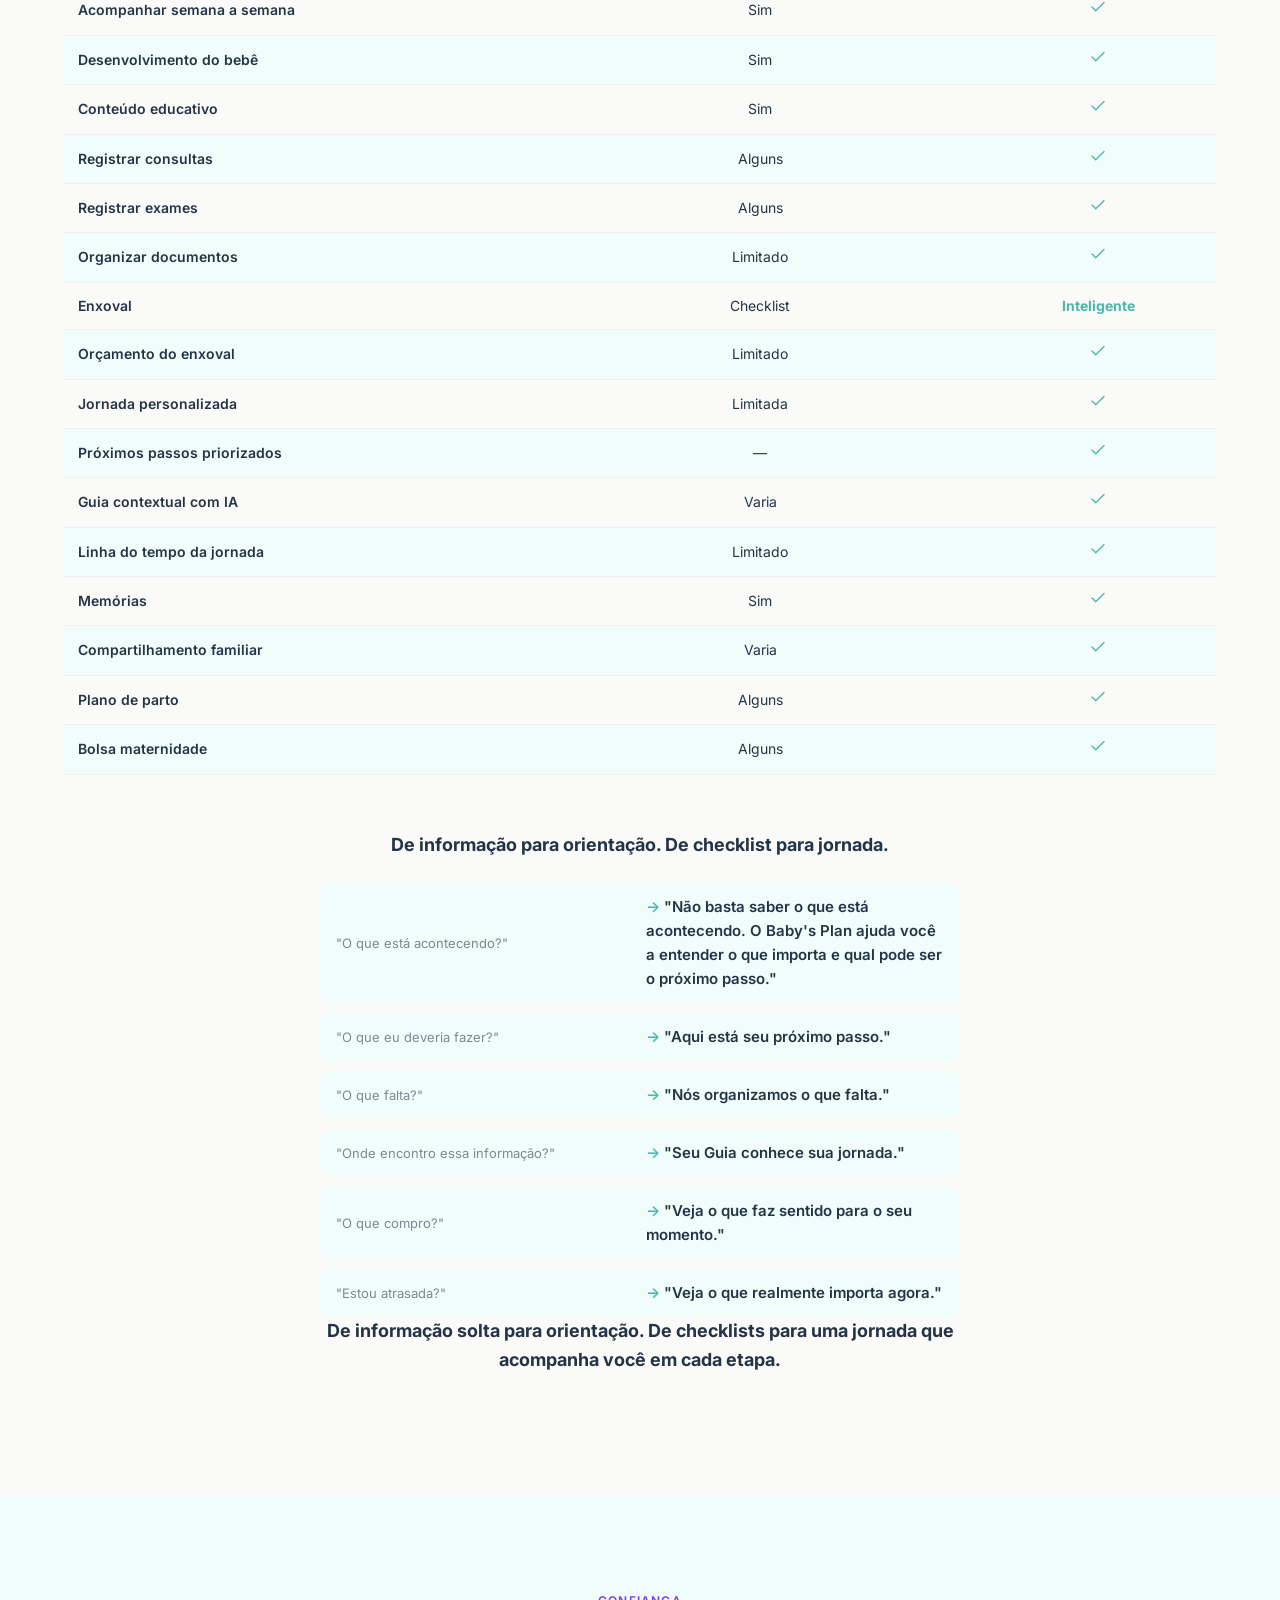
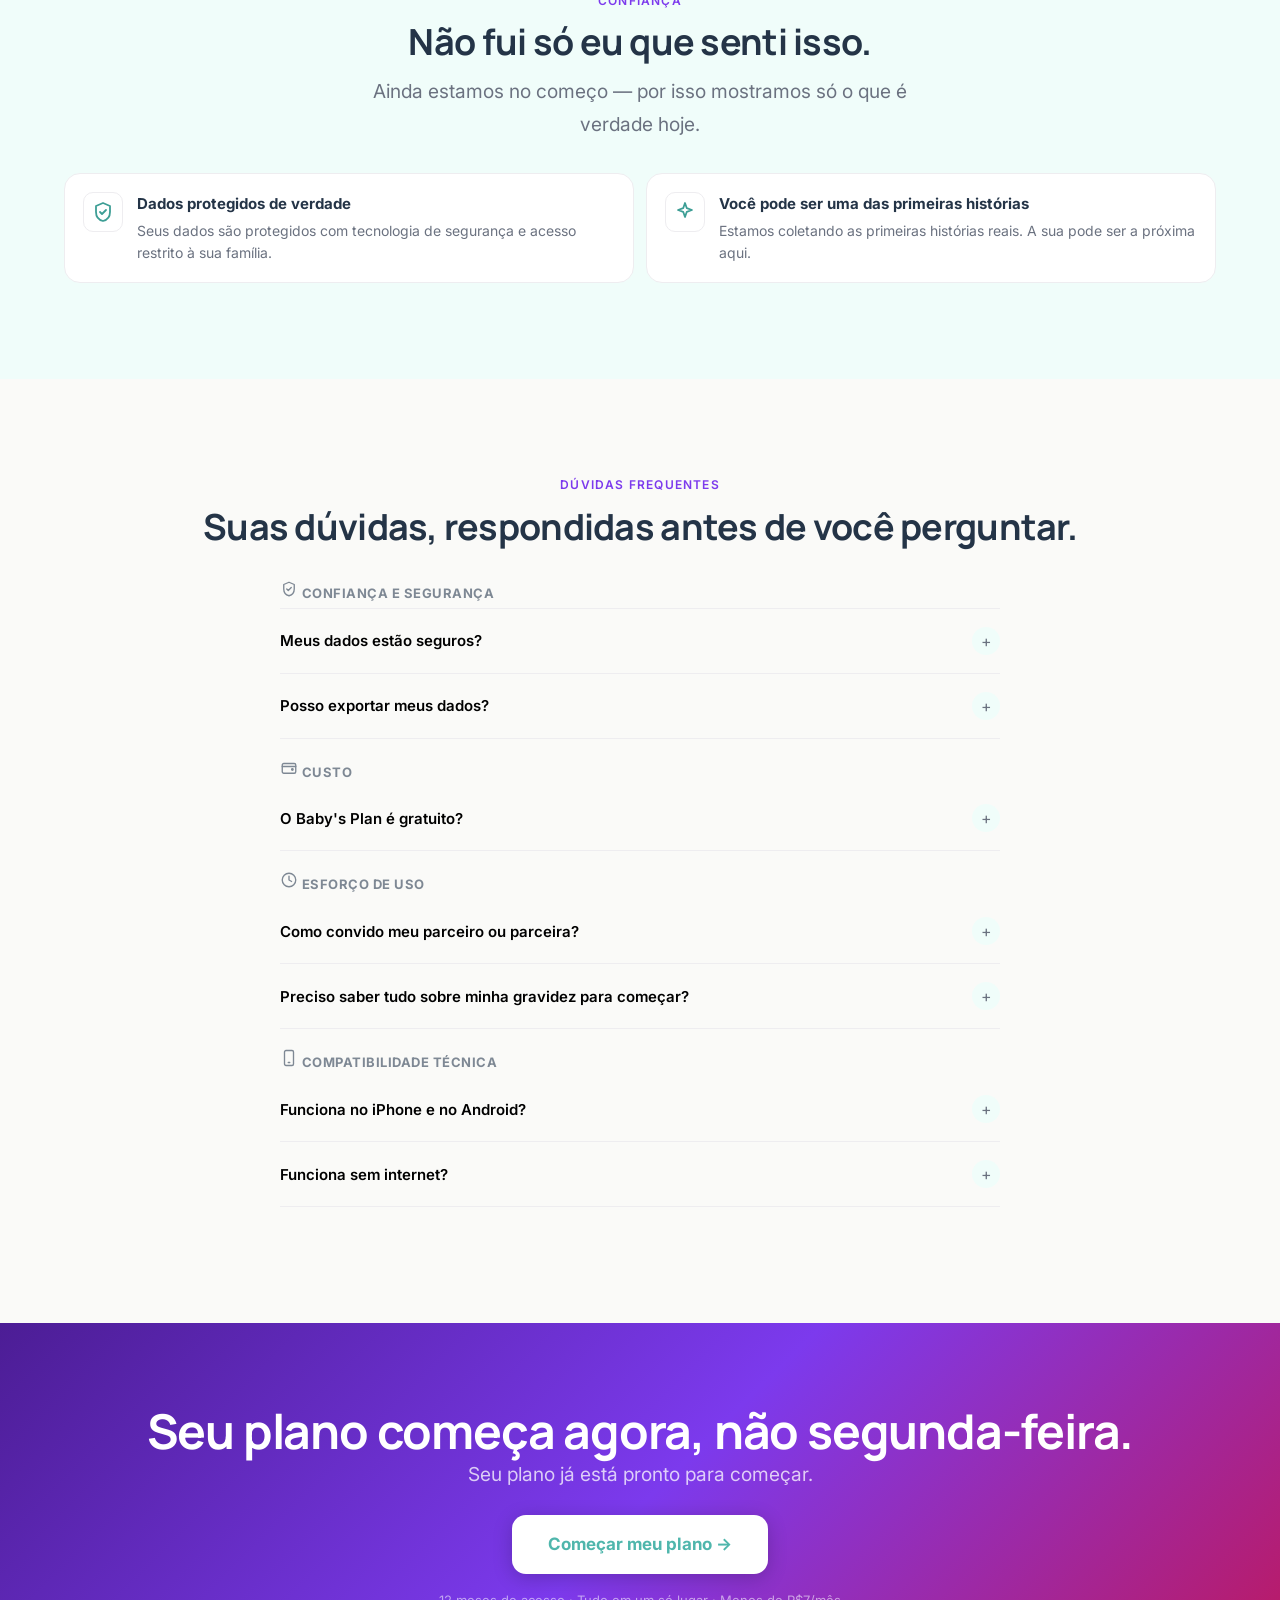
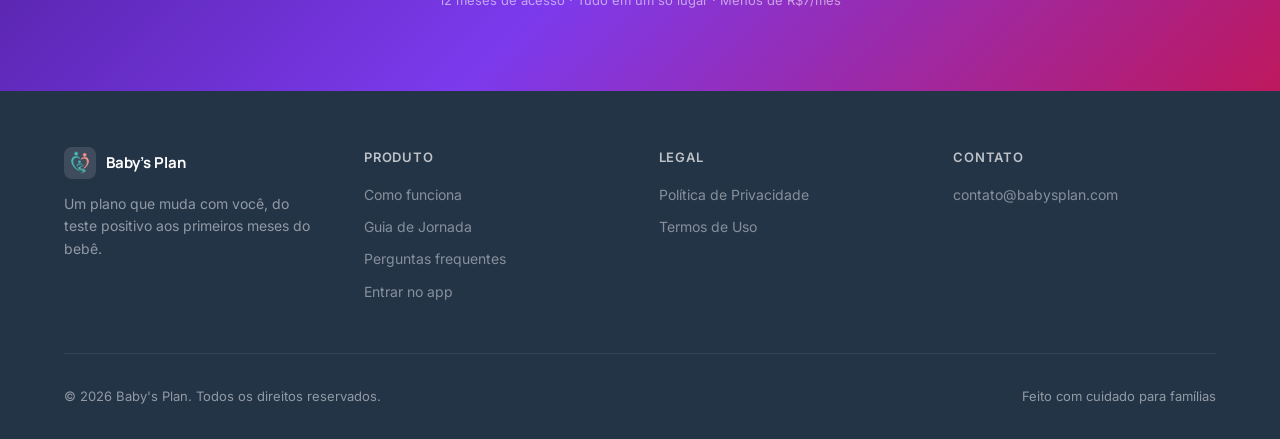
==== commit 88d03172: "feat(analytics): add first-party Landing analytics pipeline + UTM/ref attribution Replaces the non-f" ====
--- a/index.html
+++ b/index.html
@@ -168,7 +168,7 @@
     <a href="#faq" onclick="closeMobileMenu()">Dúvidas</a>
   </nav>
   <div style="margin-top:32px">
-    <a href="https://app.babysplan.com" class="btn btn-primary btn-lg" style="width:100%;justify-content:center">
+    <a href="https://app.babysplan.com" class="btn btn-primary btn-lg" style="width:100%;justify-content:center" data-analytics="mobile_menu_cta_click" data-analytics-source="mobile_menu">
       Quero meu plano →
     </a>
       </div>
@@ -904,7 +904,7 @@
           <a href="#como-funciona">Como funciona</a>
           <a href="#guia-jornada">Guia de Jornada</a>
           <a href="#faq">Perguntas frequentes</a>
-          <a href="https://app.babysplan.com">Entrar no app</a>
+          <a href="https://app.babysplan.com" data-analytics="footer_cta_click" data-analytics-source="footer">Entrar no app</a>
         </div>
         <div class="footer-col">
           <p class="footer-col-title">Legal</p>
